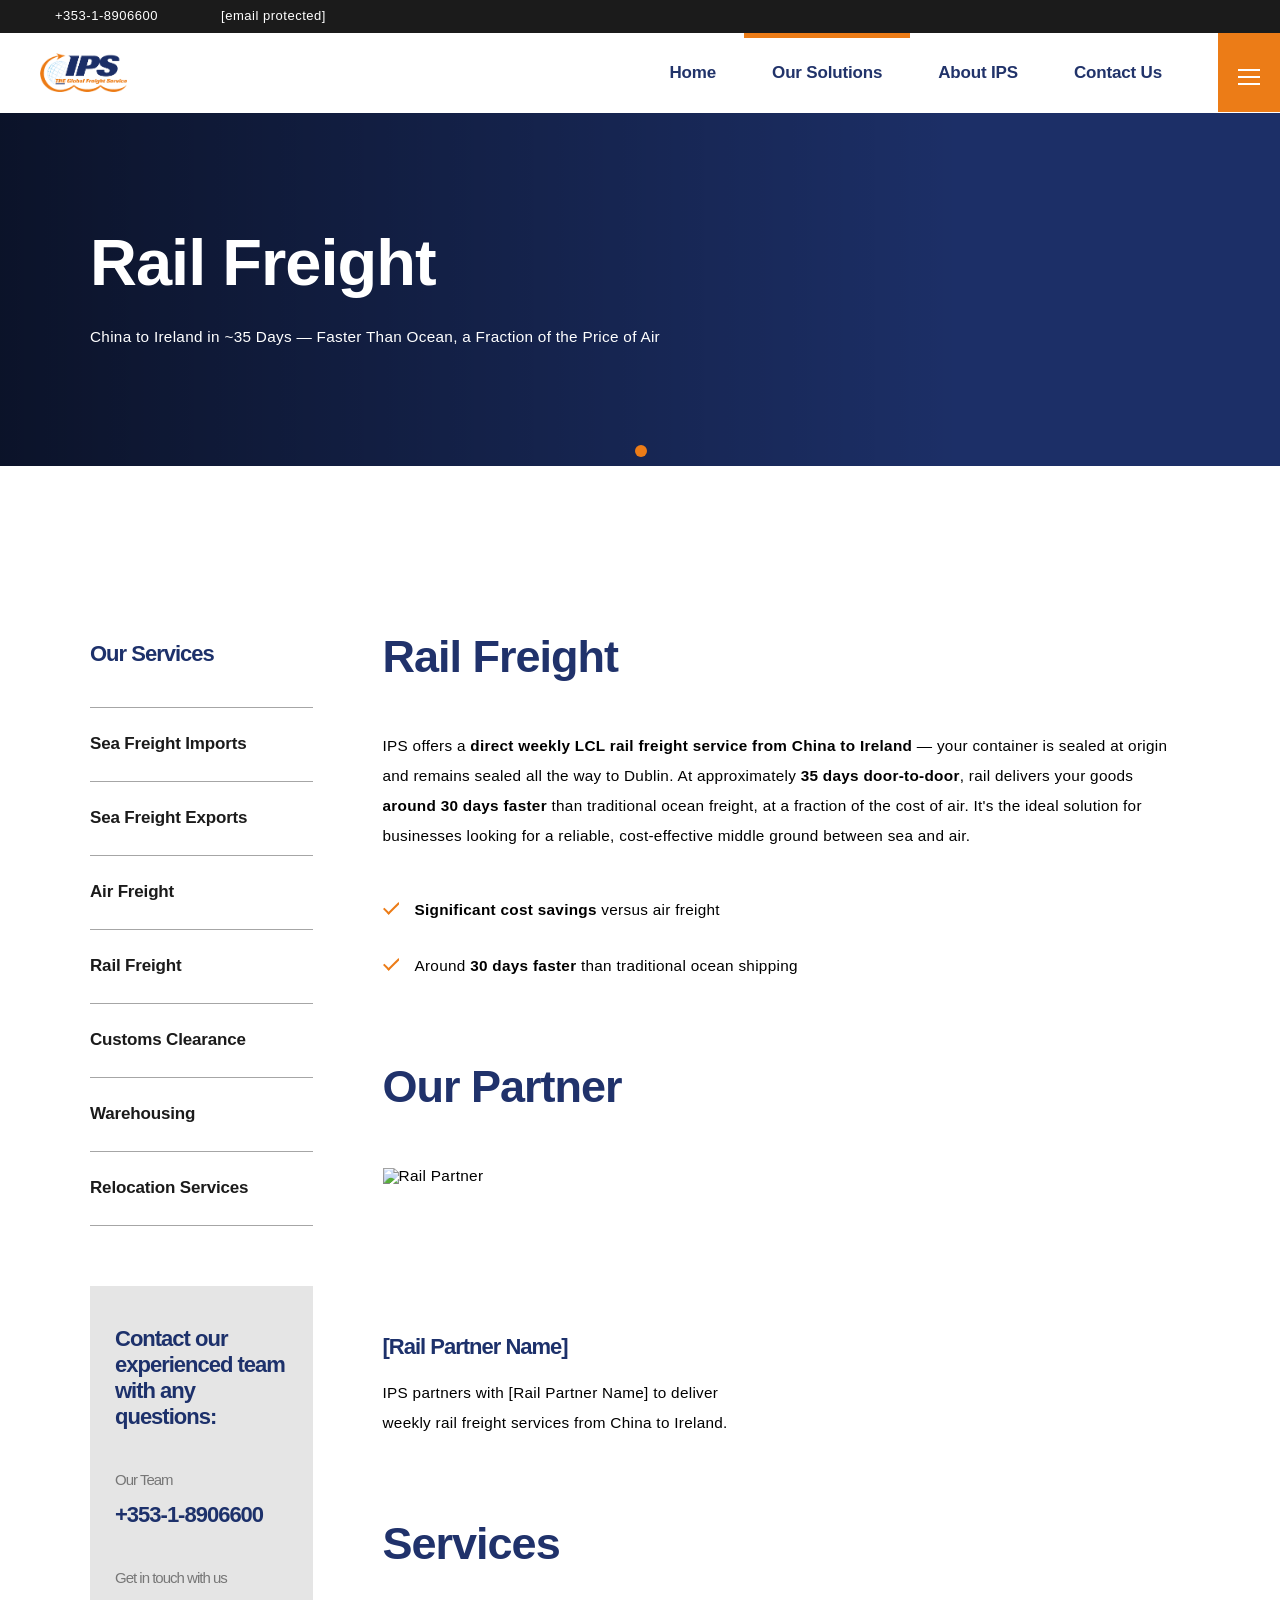
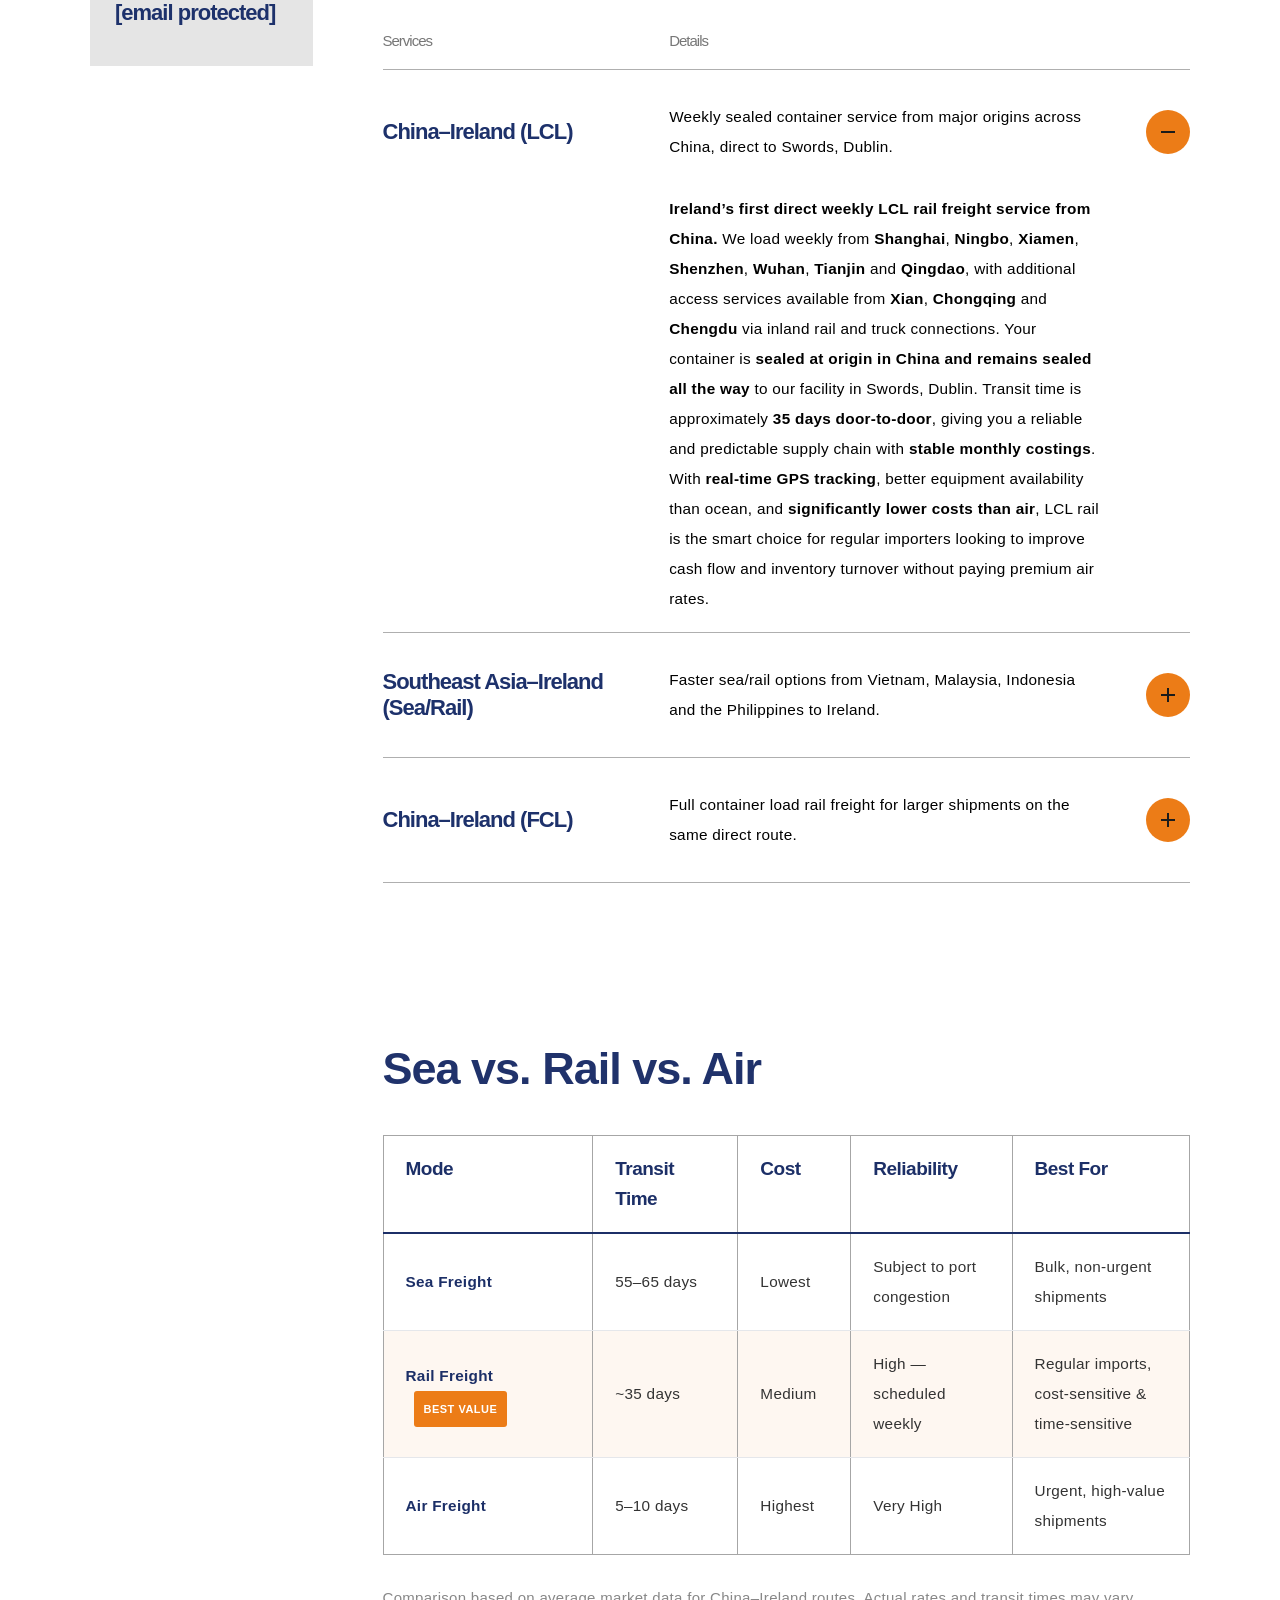
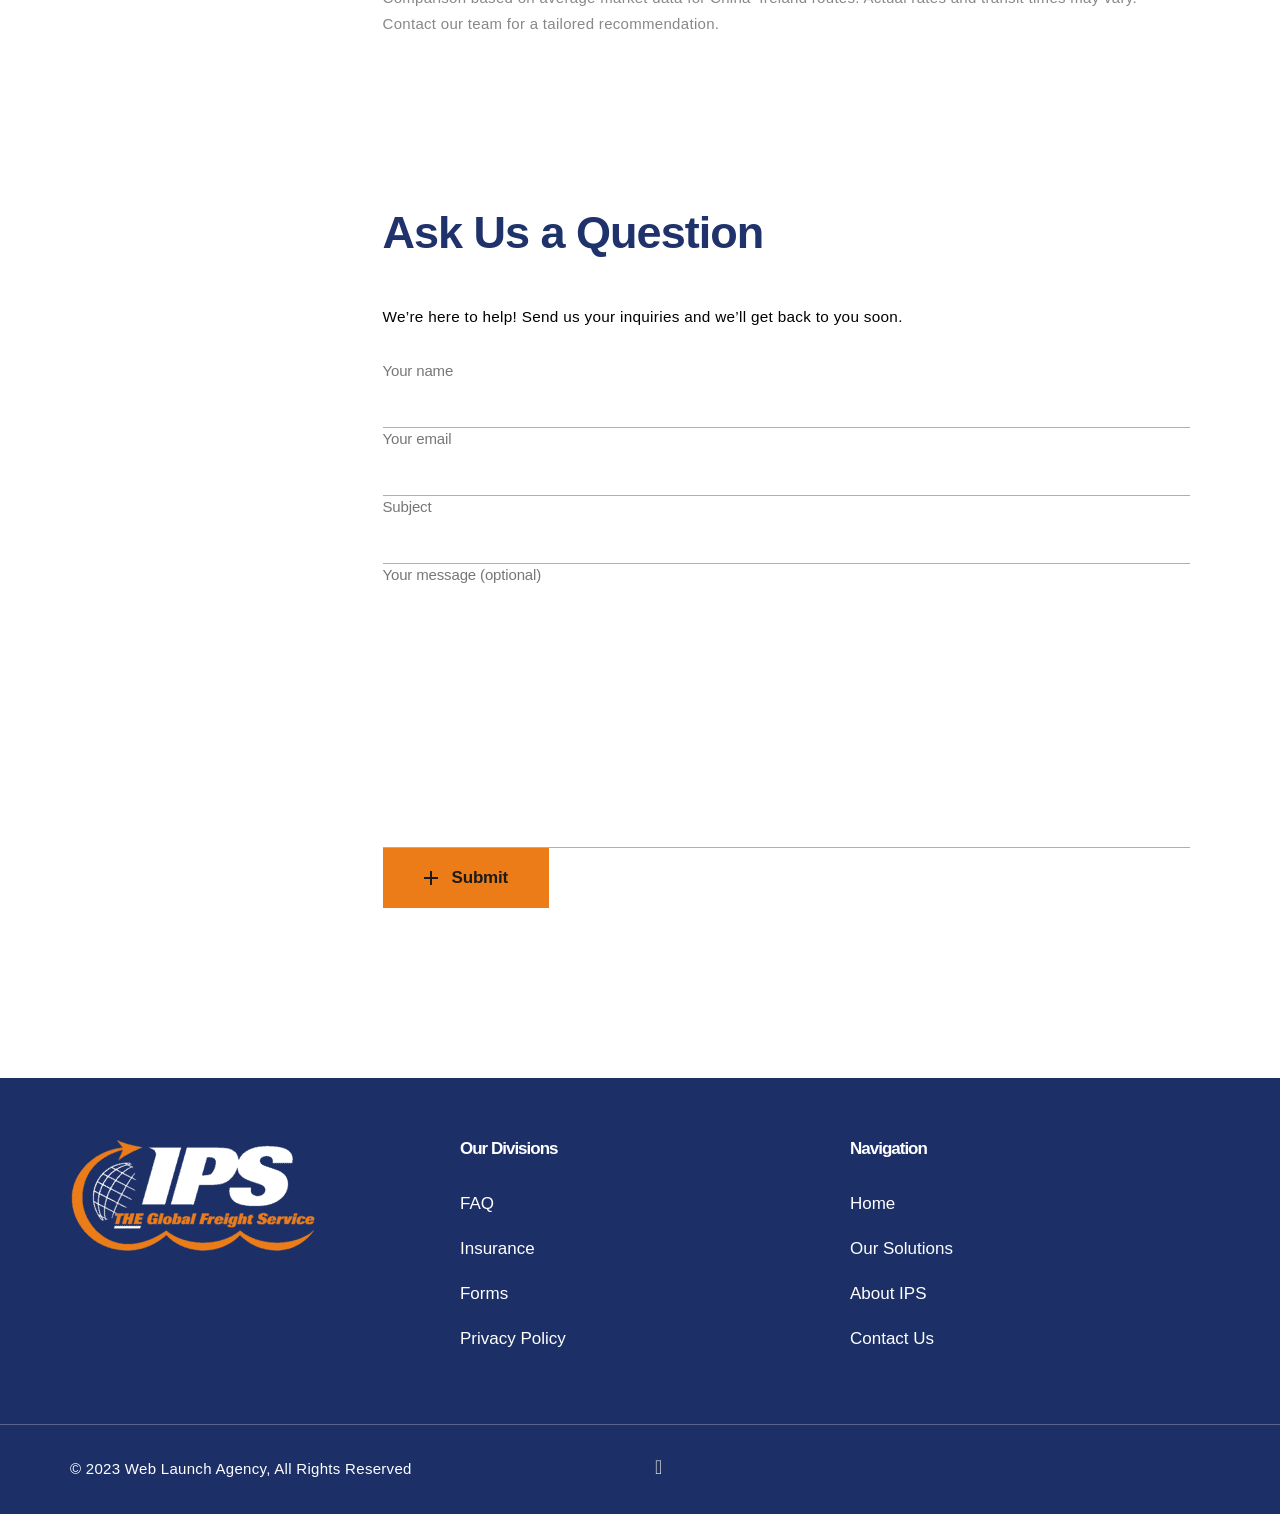
==== index.html @ 9854d9ce "Add files via upload" ====
<!DOCTYPE html>
<!-- saved from url=(0034)https://ips-group.com/sea-freight/ -->
<html lang="en-US" prefix="og: https://ogp.me/ns#" class=" no-touchevents"><head><meta http-equiv="Content-Type" content="text/html; charset=UTF-8"><script>if(navigator.userAgent.match(/MSIE|Internet Explorer/i)||navigator.userAgent.match(/Trident\/7\..*?rv:11/i)){var href=document.location.href;if(!href.match(/[?&]nowprocket/)){if(href.indexOf("?")==-1){if(href.indexOf("#")==-1){document.location.href=href+"?nowprocket=1"}else{document.location.href=href.replace("#","?nowprocket=1#")}}else{if(href.indexOf("#")==-1){document.location.href=href+"&nowprocket=1"}else{document.location.href=href.replace("#","&nowprocket=1#")}}}}</script><script>class RocketLazyLoadScripts{constructor(){this.v="1.2.3",this.triggerEvents=["keydown","mousedown","mousemove","touchmove","touchstart","touchend","wheel"],this.userEventHandler=this._triggerListener.bind(this),this.touchStartHandler=this._onTouchStart.bind(this),this.touchMoveHandler=this._onTouchMove.bind(this),this.touchEndHandler=this._onTouchEnd.bind(this),this.clickHandler=this._onClick.bind(this),this.interceptedClicks=[],window.addEventListener("pageshow",t=>{this.persisted=t.persisted}),window.addEventListener("DOMContentLoaded",()=>{this._preconnect3rdParties()}),this.delayedScripts={normal:[],async:[],defer:[]},this.trash=[],this.allJQueries=[]}_addUserInteractionListener(t){if(document.hidden){t._triggerListener();return}this.triggerEvents.forEach(e=>window.addEventListener(e,t.userEventHandler,{passive:!0})),window.addEventListener("touchstart",t.touchStartHandler,{passive:!0}),window.addEventListener("mousedown",t.touchStartHandler),document.addEventListener("visibilitychange",t.userEventHandler)}_removeUserInteractionListener(){this.triggerEvents.forEach(t=>window.removeEventListener(t,this.userEventHandler,{passive:!0})),document.removeEventListener("visibilitychange",this.userEventHandler)}_onTouchStart(t){"HTML"!==t.target.tagName&&(window.addEventListener("touchend",this.touchEndHandler),window.addEventListener("mouseup",this.touchEndHandler),window.addEventListener("touchmove",this.touchMoveHandler,{passive:!0}),window.addEventListener("mousemove",this.touchMoveHandler),t.target.addEventListener("click",this.clickHandler),this._renameDOMAttribute(t.target,"onclick","rocket-onclick"),this._pendingClickStarted())}_onTouchMove(t){window.removeEventListener("touchend",this.touchEndHandler),window.removeEventListener("mouseup",this.touchEndHandler),window.removeEventListener("touchmove",this.touchMoveHandler,{passive:!0}),window.removeEventListener("mousemove",this.touchMoveHandler),t.target.removeEventListener("click",this.clickHandler),this._renameDOMAttribute(t.target,"rocket-onclick","onclick"),this._pendingClickFinished()}_onTouchEnd(t){window.removeEventListener("touchend",this.touchEndHandler),window.removeEventListener("mouseup",this.touchEndHandler),window.removeEventListener("touchmove",this.touchMoveHandler,{passive:!0}),window.removeEventListener("mousemove",this.touchMoveHandler)}_onClick(t){t.target.removeEventListener("click",this.clickHandler),this._renameDOMAttribute(t.target,"rocket-onclick","onclick"),this.interceptedClicks.push(t),t.preventDefault(),t.stopPropagation(),t.stopImmediatePropagation(),this._pendingClickFinished()}_replayClicks(){window.removeEventListener("touchstart",this.touchStartHandler,{passive:!0}),window.removeEventListener("mousedown",this.touchStartHandler),this.interceptedClicks.forEach(t=>{t.target.dispatchEvent(new MouseEvent("click",{view:t.view,bubbles:!0,cancelable:!0}))})}_waitForPendingClicks(){return new Promise(t=>{this._isClickPending?this._pendingClickFinished=t:t()})}_pendingClickStarted(){this._isClickPending=!0}_pendingClickFinished(){this._isClickPending=!1}_renameDOMAttribute(t,e,r){t.hasAttribute&&t.hasAttribute(e)&&(event.target.setAttribute(r,event.target.getAttribute(e)),event.target.removeAttribute(e))}_triggerListener(){this._removeUserInteractionListener(this),"loading"===document.readyState?document.addEventListener("DOMContentLoaded",this._loadEverythingNow.bind(this)):this._loadEverythingNow()}_preconnect3rdParties(){let t=[];document.querySelectorAll("script[type=rocketlazyloadscript]").forEach(e=>{if(e.hasAttribute("src")){let r=new URL(e.src).origin;r!==location.origin&&t.push({src:r,crossOrigin:e.crossOrigin||"module"===e.getAttribute("data-rocket-type")})}}),t=[...new Map(t.map(t=>[JSON.stringify(t),t])).values()],this._batchInjectResourceHints(t,"preconnect")}async _loadEverythingNow(){this.lastBreath=Date.now(),this._delayEventListeners(this),this._delayJQueryReady(this),this._handleDocumentWrite(),this._registerAllDelayedScripts(),this._preloadAllScripts(),await this._loadScriptsFromList(this.delayedScripts.normal),await this._loadScriptsFromList(this.delayedScripts.defer),await this._loadScriptsFromList(this.delayedScripts.async);try{await this._triggerDOMContentLoaded(),await this._triggerWindowLoad()}catch(t){console.error(t)}window.dispatchEvent(new Event("rocket-allScriptsLoaded")),this._waitForPendingClicks().then(()=>{this._replayClicks()}),this._emptyTrash()}_registerAllDelayedScripts(){document.querySelectorAll("script[type=rocketlazyloadscript]").forEach(t=>{t.hasAttribute("data-rocket-src")?t.hasAttribute("async")&&!1!==t.async?this.delayedScripts.async.push(t):t.hasAttribute("defer")&&!1!==t.defer||"module"===t.getAttribute("data-rocket-type")?this.delayedScripts.defer.push(t):this.delayedScripts.normal.push(t):this.delayedScripts.normal.push(t)})}async _transformScript(t){return new Promise((await this._littleBreath(),navigator.userAgent.indexOf("Firefox/")>0||""===navigator.vendor)?e=>{let r=document.createElement("script");[...t.attributes].forEach(t=>{let e=t.nodeName;"type"!==e&&("data-rocket-type"===e&&(e="type"),"data-rocket-src"===e&&(e="src"),r.setAttribute(e,t.nodeValue))}),t.text&&(r.text=t.text),r.hasAttribute("src")?(r.addEventListener("load",e),r.addEventListener("error",e)):(r.text=t.text,e());try{t.parentNode.replaceChild(r,t)}catch(i){e()}}:async e=>{function r(){t.setAttribute("data-rocket-status","failed"),e()}try{let i=t.getAttribute("data-rocket-type"),n=t.getAttribute("data-rocket-src");t.text,i?(t.type=i,t.removeAttribute("data-rocket-type")):t.removeAttribute("type"),t.addEventListener("load",function r(){t.setAttribute("data-rocket-status","executed"),e()}),t.addEventListener("error",r),n?(t.removeAttribute("data-rocket-src"),t.src=n):t.src="data:text/javascript;base64,"+window.btoa(unescape(encodeURIComponent(t.text)))}catch(s){r()}})}async _loadScriptsFromList(t){let e=t.shift();return e&&e.isConnected?(await this._transformScript(e),this._loadScriptsFromList(t)):Promise.resolve()}_preloadAllScripts(){this._batchInjectResourceHints([...this.delayedScripts.normal,...this.delayedScripts.defer,...this.delayedScripts.async],"preload")}_batchInjectResourceHints(t,e){var r=document.createDocumentFragment();t.forEach(t=>{let i=t.getAttribute&&t.getAttribute("data-rocket-src")||t.src;if(i){let n=document.createElement("link");n.href=i,n.rel=e,"preconnect"!==e&&(n.as="script"),t.getAttribute&&"module"===t.getAttribute("data-rocket-type")&&(n.crossOrigin=!0),t.crossOrigin&&(n.crossOrigin=t.crossOrigin),t.integrity&&(n.integrity=t.integrity),r.appendChild(n),this.trash.push(n)}}),document.head.appendChild(r)}_delayEventListeners(t){let e={};function r(t,r){!function t(r){!e[r]&&(e[r]={originalFunctions:{add:r.addEventListener,remove:r.removeEventListener},eventsToRewrite:[]},r.addEventListener=function(){arguments[0]=i(arguments[0]),e[r].originalFunctions.add.apply(r,arguments)},r.removeEventListener=function(){arguments[0]=i(arguments[0]),e[r].originalFunctions.remove.apply(r,arguments)});function i(t){return e[r].eventsToRewrite.indexOf(t)>=0?"rocket-"+t:t}}(t),e[t].eventsToRewrite.push(r)}function i(t,e){let r=t[e];Object.defineProperty(t,e,{get:()=>r||function(){},set(i){t["rocket"+e]=r=i}})}r(document,"DOMContentLoaded"),r(window,"DOMContentLoaded"),r(window,"load"),r(window,"pageshow"),r(document,"readystatechange"),i(document,"onreadystatechange"),i(window,"onload"),i(window,"onpageshow")}_delayJQueryReady(t){let e;function r(r){if(r&&r.fn&&!t.allJQueries.includes(r)){r.fn.ready=r.fn.init.prototype.ready=function(e){return t.domReadyFired?e.bind(document)(r):document.addEventListener("rocket-DOMContentLoaded",()=>e.bind(document)(r)),r([])};let i=r.fn.on;r.fn.on=r.fn.init.prototype.on=function(){if(this[0]===window){function t(t){return t.split(" ").map(t=>"load"===t||0===t.indexOf("load.")?"rocket-jquery-load":t).join(" ")}"string"==typeof arguments[0]||arguments[0]instanceof String?arguments[0]=t(arguments[0]):"object"==typeof arguments[0]&&Object.keys(arguments[0]).forEach(e=>{let r=arguments[0][e];delete arguments[0][e],arguments[0][t(e)]=r})}return i.apply(this,arguments),this},t.allJQueries.push(r)}e=r}r(window.jQuery),Object.defineProperty(window,"jQuery",{get:()=>e,set(t){r(t)}})}async _triggerDOMContentLoaded(){this.domReadyFired=!0,await this._littleBreath(),document.dispatchEvent(new Event("rocket-DOMContentLoaded")),await this._littleBreath(),window.dispatchEvent(new Event("rocket-DOMContentLoaded")),await this._littleBreath(),document.dispatchEvent(new Event("rocket-readystatechange")),await this._littleBreath(),document.rocketonreadystatechange&&document.rocketonreadystatechange()}async _triggerWindowLoad(){await this._littleBreath(),window.dispatchEvent(new Event("rocket-load")),await this._littleBreath(),window.rocketonload&&window.rocketonload(),await this._littleBreath(),this.allJQueries.forEach(t=>t(window).trigger("rocket-jquery-load")),await this._littleBreath();let t=new Event("rocket-pageshow");t.persisted=this.persisted,window.dispatchEvent(t),await this._littleBreath(),window.rocketonpageshow&&window.rocketonpageshow({persisted:this.persisted})}_handleDocumentWrite(){let t=new Map;document.write=document.writeln=function(e){let r=document.currentScript;r||console.error("WPRocket unable to document.write this: "+e);let i=document.createRange(),n=r.parentElement,s=t.get(r);void 0===s&&(s=r.nextSibling,t.set(r,s));let a=document.createDocumentFragment();i.setStart(a,0),a.appendChild(i.createContextualFragment(e)),n.insertBefore(a,s)}}async _littleBreath(){Date.now()-this.lastBreath>45&&(await this._requestAnimFrame(),this.lastBreath=Date.now())}async _requestAnimFrame(){return document.hidden?new Promise(t=>setTimeout(t)):new Promise(t=>requestAnimationFrame(t))}_emptyTrash(){this.trash.forEach(t=>t.remove())}static run(){let t=new RocketLazyLoadScripts;t._addUserInteractionListener(t)}}RocketLazyLoadScripts.run();</script>
	
	<meta name="viewport" content="width=device-width, initial-scale=1, user-scalable=yes">

	
<!-- Search Engine Optimization by Rank Math - https://rankmath.com/ -->
<title>Rail Freight - IPS Group</title><link rel="preload" as="style" href="./Sea Freight Imports - IPS Group_files/7871b5afd480.google-fonts.css"><link rel="stylesheet" href="./Sea Freight Imports - IPS Group_files/7871b5afd480.google-fonts.css" media="all" onload="this.media=&#39;all&#39;"><noscript><link rel="stylesheet" href="https://ips-group.com/wp-content/cache/perfmatters/ips-group.com/fonts/7871b5afd480.google-fonts.css" /></noscript>
<meta name="robots" content="follow, index, max-snippet:-1, max-video-preview:-1, max-image-preview:large">
<link rel="canonical" href="https://ips-group.com/rail-freight/">
<meta property="og:locale" content="en_US">
<meta property="og:type" content="article">
<meta property="og:title" content="Rail Freight - IPS Group">
<meta property="og:description" content="Rail Freight IPS offers a direct weekly LCL rail freight service from China to Ireland — container sealed at origin, remaining sealed all the way to Dublin. Approximately 35 days door-to-door. Highly competitive rates Quickest transit times Our Partner Vanguard Logistics IPS represents Vanguard USA and Vanguard China ECU Worldwide IPS represents ECU Worldwide. Services Services Details USA-Ireland IPS represents Vanguard, the number […]">
<meta property="og:url" content="https://ips-group.com/rail-freight/">
<meta property="og:site_name" content="IPS Group Services LTD">
<meta property="og:updated_time" content="2023-06-14T10:05:25+00:00">
<meta property="og:image" content="https://ips-group.com/wp-content/uploads/2023/03/logo-1.png">
<meta property="og:image:secure_url" content="https://ips-group.com/wp-content/uploads/2023/03/logo-1.png">
<meta property="og:image:width" content="982">
<meta property="og:image:height" content="450">
<meta property="og:image:alt" content="Rail Freight">
<meta property="og:image:type" content="image/png">
<meta property="article:published_time" content="2023-03-22T16:32:36+00:00">
<meta property="article:modified_time" content="2023-06-14T10:05:25+00:00">
<meta name="twitter:card" content="summary_large_image">
<meta name="twitter:title" content="Rail Freight - IPS Group">
<meta name="twitter:description" content="Rail Freight — IPS offers a direct weekly LCL rail freight service from China to Ireland. Container sealed at origin, remaining sealed all the way to Dublin. Approximately 35 days door-to-door.">
<meta name="twitter:image" content="https://ips-group.com/wp-content/uploads/2023/03/logo-1.png">
<meta name="twitter:label1" content="Time to read">
<meta name="twitter:data1" content="3 minutes">
<script type="application/ld+json" class="rank-math-schema">{"@context":"https://schema.org","@graph":[{"@type":["Person","Organization"],"@id":"https://ips-group.com/#person","name":"Shane","sameAs":["https://ie.linkedin.com/company/ips-groupage-services"],"logo":{"@type":"ImageObject","@id":"https://ips-group.com/#logo","url":"https://ips-group.com/wp-content/uploads/2023/03/logo.png","contentUrl":"https://ips-group.com/wp-content/uploads/2023/03/logo.png","caption":"IPS Group Services LTD","inLanguage":"en-US","width":"209","height":"95"},"image":{"@type":"ImageObject","@id":"https://ips-group.com/#logo","url":"https://ips-group.com/wp-content/uploads/2023/03/logo.png","contentUrl":"https://ips-group.com/wp-content/uploads/2023/03/logo.png","caption":"IPS Group Services LTD","inLanguage":"en-US","width":"209","height":"95"}},{"@type":"WebSite","@id":"https://ips-group.com/#website","url":"https://ips-group.com","name":"IPS Group Services LTD","publisher":{"@id":"https://ips-group.com/#person"},"inLanguage":"en-US"},{"@type":"ImageObject","@id":"https://ips-group.com/wp-content/uploads/2023/03/Vanguard.png","url":"https://ips-group.com/wp-content/uploads/2023/03/Vanguard.png","width":"200","height":"200","inLanguage":"en-US"},{"@type":"BreadcrumbList","@id":"https://ips-group.com/sea-freight/#breadcrumb","itemListElement":[{"@type":"ListItem","position":"1","item":{"@id":"https://ips-group.com","name":"Home"}},{"@type":"ListItem","position":"2","item":{"@id":"https://ips-group.com/sea-freight/","name":"Sea Freight Imports"}}]},{"@type":"WebPage","@id":"https://ips-group.com/sea-freight/#webpage","url":"https://ips-group.com/sea-freight/","name":"Sea Freight Imports - IPS Group","datePublished":"2023-03-22T16:32:36+00:00","dateModified":"2023-06-14T10:05:25+00:00","isPartOf":{"@id":"https://ips-group.com/#website"},"primaryImageOfPage":{"@id":"https://ips-group.com/wp-content/uploads/2023/03/Vanguard.png"},"inLanguage":"en-US","breadcrumb":{"@id":"https://ips-group.com/sea-freight/#breadcrumb"}},{"@type":"Person","@id":"https://ips-group.com/author/shane/","name":"Shane","url":"https://ips-group.com/author/shane/","image":{"@type":"ImageObject","@id":"https://secure.gravatar.com/avatar/5f075aef1ea7f65ac21058875503c1a63786584e938f06720299e3b5ea3e85a4?s=96&amp;d=mm&amp;r=g","url":"https://secure.gravatar.com/avatar/5f075aef1ea7f65ac21058875503c1a63786584e938f06720299e3b5ea3e85a4?s=96&amp;d=mm&amp;r=g","caption":"Shane","inLanguage":"en-US"},"sameAs":["https://www.ips-group.com"]},{"@type":"Article","headline":"Sea Freight Imports - IPS Group","datePublished":"2023-03-22T16:32:36+00:00","dateModified":"2023-06-14T10:05:25+00:00","author":{"@id":"https://ips-group.com/author/shane/","name":"Shane"},"publisher":{"@id":"https://ips-group.com/#person"},"description":"IPS Groupage Services provides a fully integrated Deep Sea consolidation service operating from all major commercial centres throughout the world.","name":"Sea Freight Imports - IPS Group","@id":"https://ips-group.com/sea-freight/#richSnippet","isPartOf":{"@id":"https://ips-group.com/sea-freight/#webpage"},"image":{"@id":"https://ips-group.com/wp-content/uploads/2023/03/Vanguard.png"},"inLanguage":"en-US","mainEntityOfPage":{"@id":"https://ips-group.com/sea-freight/#webpage"}}]}</script>
<!-- /Rank Math WordPress SEO plugin -->



<style id="wp-img-auto-sizes-contain-inline-css" type="text/css">
img:is([sizes=auto i],[sizes^="auto," i]){contain-intrinsic-size:3000px 1500px}
/*# sourceURL=wp-img-auto-sizes-contain-inline-css */
</style>
<link data-minify="1" rel="stylesheet" id="dripicons-css" href="./Sea Freight Imports - IPS Group_files/dripicons.min.css" type="text/css" media="all">
<link data-minify="1" rel="stylesheet" id="elegant-icons-css" href="./Sea Freight Imports - IPS Group_files/elegant-icons.min.css" type="text/css" media="all">
<link data-minify="1" rel="stylesheet" id="font-awesome-css" href="./Sea Freight Imports - IPS Group_files/all.min.css" type="text/css" media="all">
<link data-minify="1" rel="stylesheet" id="fontkiko-css" href="./Sea Freight Imports - IPS Group_files/kiko-all.min.css" type="text/css" media="all">
<link data-minify="1" rel="stylesheet" id="ionicons-css" href="./Sea Freight Imports - IPS Group_files/ionicons.min.css" type="text/css" media="all">
<link data-minify="1" rel="stylesheet" id="linea-icons-css" href="./Sea Freight Imports - IPS Group_files/linea-icons.min.css" type="text/css" media="all">
<link data-minify="1" rel="stylesheet" id="linear-icons-css" href="./Sea Freight Imports - IPS Group_files/linear-icons.min.css" type="text/css" media="all">
<link rel="stylesheet" id="material-icons-css" href="./Sea Freight Imports - IPS Group_files/icon" type="text/css" media="all">
<link data-minify="1" rel="stylesheet" id="simple-line-icons-css" href="./Sea Freight Imports - IPS Group_files/simple-line-icons.min.css" type="text/css" media="all">
<style id="classic-theme-styles-inline-css" type="text/css">
/*! This file is auto-generated */
.wp-block-button__link{color:#fff;background-color:#32373c;border-radius:9999px;box-shadow:none;text-decoration:none;padding:calc(.667em + 2px) calc(1.333em + 2px);font-size:1.125em}.wp-block-file__button{background:#32373c;color:#fff;text-decoration:none}
/*# sourceURL=/wp-includes/css/classic-themes.min.css */
</style>
<style id="global-styles-inline-css" type="text/css">
:root{--wp--preset--aspect-ratio--square: 1;--wp--preset--aspect-ratio--4-3: 4/3;--wp--preset--aspect-ratio--3-4: 3/4;--wp--preset--aspect-ratio--3-2: 3/2;--wp--preset--aspect-ratio--2-3: 2/3;--wp--preset--aspect-ratio--16-9: 16/9;--wp--preset--aspect-ratio--9-16: 9/16;--wp--preset--color--black: #000000;--wp--preset--color--cyan-bluish-gray: #abb8c3;--wp--preset--color--white: #ffffff;--wp--preset--color--pale-pink: #f78da7;--wp--preset--color--vivid-red: #cf2e2e;--wp--preset--color--luminous-vivid-orange: #ff6900;--wp--preset--color--luminous-vivid-amber: #fcb900;--wp--preset--color--light-green-cyan: #7bdcb5;--wp--preset--color--vivid-green-cyan: #00d084;--wp--preset--color--pale-cyan-blue: #8ed1fc;--wp--preset--color--vivid-cyan-blue: #0693e3;--wp--preset--color--vivid-purple: #9b51e0;--wp--preset--gradient--vivid-cyan-blue-to-vivid-purple: linear-gradient(135deg,rgb(6,147,227) 0%,rgb(155,81,224) 100%);--wp--preset--gradient--light-green-cyan-to-vivid-green-cyan: linear-gradient(135deg,rgb(122,220,180) 0%,rgb(0,208,130) 100%);--wp--preset--gradient--luminous-vivid-amber-to-luminous-vivid-orange: linear-gradient(135deg,rgb(252,185,0) 0%,rgb(255,105,0) 100%);--wp--preset--gradient--luminous-vivid-orange-to-vivid-red: linear-gradient(135deg,rgb(255,105,0) 0%,rgb(207,46,46) 100%);--wp--preset--gradient--very-light-gray-to-cyan-bluish-gray: linear-gradient(135deg,rgb(238,238,238) 0%,rgb(169,184,195) 100%);--wp--preset--gradient--cool-to-warm-spectrum: linear-gradient(135deg,rgb(74,234,220) 0%,rgb(151,120,209) 20%,rgb(207,42,186) 40%,rgb(238,44,130) 60%,rgb(251,105,98) 80%,rgb(254,248,76) 100%);--wp--preset--gradient--blush-light-purple: linear-gradient(135deg,rgb(255,206,236) 0%,rgb(152,150,240) 100%);--wp--preset--gradient--blush-bordeaux: linear-gradient(135deg,rgb(254,205,165) 0%,rgb(254,45,45) 50%,rgb(107,0,62) 100%);--wp--preset--gradient--luminous-dusk: linear-gradient(135deg,rgb(255,203,112) 0%,rgb(199,81,192) 50%,rgb(65,88,208) 100%);--wp--preset--gradient--pale-ocean: linear-gradient(135deg,rgb(255,245,203) 0%,rgb(182,227,212) 50%,rgb(51,167,181) 100%);--wp--preset--gradient--electric-grass: linear-gradient(135deg,rgb(202,248,128) 0%,rgb(113,206,126) 100%);--wp--preset--gradient--midnight: linear-gradient(135deg,rgb(2,3,129) 0%,rgb(40,116,252) 100%);--wp--preset--font-size--small: 13px;--wp--preset--font-size--medium: 20px;--wp--preset--font-size--large: 36px;--wp--preset--font-size--x-large: 42px;--wp--preset--spacing--20: 0.44rem;--wp--preset--spacing--30: 0.67rem;--wp--preset--spacing--40: 1rem;--wp--preset--spacing--50: 1.5rem;--wp--preset--spacing--60: 2.25rem;--wp--preset--spacing--70: 3.38rem;--wp--preset--spacing--80: 5.06rem;--wp--preset--shadow--natural: 6px 6px 9px rgba(0, 0, 0, 0.2);--wp--preset--shadow--deep: 12px 12px 50px rgba(0, 0, 0, 0.4);--wp--preset--shadow--sharp: 6px 6px 0px rgba(0, 0, 0, 0.2);--wp--preset--shadow--outlined: 6px 6px 0px -3px rgb(255, 255, 255), 6px 6px rgb(0, 0, 0);--wp--preset--shadow--crisp: 6px 6px 0px rgb(0, 0, 0);}:where(.is-layout-flex){gap: 0.5em;}:where(.is-layout-grid){gap: 0.5em;}body .is-layout-flex{display: flex;}.is-layout-flex{flex-wrap: wrap;align-items: center;}.is-layout-flex > :is(*, div){margin: 0;}body .is-layout-grid{display: grid;}.is-layout-grid > :is(*, div){margin: 0;}:where(.wp-block-columns.is-layout-flex){gap: 2em;}:where(.wp-block-columns.is-layout-grid){gap: 2em;}:where(.wp-block-post-template.is-layout-flex){gap: 1.25em;}:where(.wp-block-post-template.is-layout-grid){gap: 1.25em;}.has-black-color{color: var(--wp--preset--color--black) !important;}.has-cyan-bluish-gray-color{color: var(--wp--preset--color--cyan-bluish-gray) !important;}.has-white-color{color: var(--wp--preset--color--white) !important;}.has-pale-pink-color{color: var(--wp--preset--color--pale-pink) !important;}.has-vivid-red-color{color: var(--wp--preset--color--vivid-red) !important;}.has-luminous-vivid-orange-color{color: var(--wp--preset--color--luminous-vivid-orange) !important;}.has-luminous-vivid-amber-color{color: var(--wp--preset--color--luminous-vivid-amber) !important;}.has-light-green-cyan-color{color: var(--wp--preset--color--light-green-cyan) !important;}.has-vivid-green-cyan-color{color: var(--wp--preset--color--vivid-green-cyan) !important;}.has-pale-cyan-blue-color{color: var(--wp--preset--color--pale-cyan-blue) !important;}.has-vivid-cyan-blue-color{color: var(--wp--preset--color--vivid-cyan-blue) !important;}.has-vivid-purple-color{color: var(--wp--preset--color--vivid-purple) !important;}.has-black-background-color{background-color: var(--wp--preset--color--black) !important;}.has-cyan-bluish-gray-background-color{background-color: var(--wp--preset--color--cyan-bluish-gray) !important;}.has-white-background-color{background-color: var(--wp--preset--color--white) !important;}.has-pale-pink-background-color{background-color: var(--wp--preset--color--pale-pink) !important;}.has-vivid-red-background-color{background-color: var(--wp--preset--color--vivid-red) !important;}.has-luminous-vivid-orange-background-color{background-color: var(--wp--preset--color--luminous-vivid-orange) !important;}.has-luminous-vivid-amber-background-color{background-color: var(--wp--preset--color--luminous-vivid-amber) !important;}.has-light-green-cyan-background-color{background-color: var(--wp--preset--color--light-green-cyan) !important;}.has-vivid-green-cyan-background-color{background-color: var(--wp--preset--color--vivid-green-cyan) !important;}.has-pale-cyan-blue-background-color{background-color: var(--wp--preset--color--pale-cyan-blue) !important;}.has-vivid-cyan-blue-background-color{background-color: var(--wp--preset--color--vivid-cyan-blue) !important;}.has-vivid-purple-background-color{background-color: var(--wp--preset--color--vivid-purple) !important;}.has-black-border-color{border-color: var(--wp--preset--color--black) !important;}.has-cyan-bluish-gray-border-color{border-color: var(--wp--preset--color--cyan-bluish-gray) !important;}.has-white-border-color{border-color: var(--wp--preset--color--white) !important;}.has-pale-pink-border-color{border-color: var(--wp--preset--color--pale-pink) !important;}.has-vivid-red-border-color{border-color: var(--wp--preset--color--vivid-red) !important;}.has-luminous-vivid-orange-border-color{border-color: var(--wp--preset--color--luminous-vivid-orange) !important;}.has-luminous-vivid-amber-border-color{border-color: var(--wp--preset--color--luminous-vivid-amber) !important;}.has-light-green-cyan-border-color{border-color: var(--wp--preset--color--light-green-cyan) !important;}.has-vivid-green-cyan-border-color{border-color: var(--wp--preset--color--vivid-green-cyan) !important;}.has-pale-cyan-blue-border-color{border-color: var(--wp--preset--color--pale-cyan-blue) !important;}.has-vivid-cyan-blue-border-color{border-color: var(--wp--preset--color--vivid-cyan-blue) !important;}.has-vivid-purple-border-color{border-color: var(--wp--preset--color--vivid-purple) !important;}.has-vivid-cyan-blue-to-vivid-purple-gradient-background{background: var(--wp--preset--gradient--vivid-cyan-blue-to-vivid-purple) !important;}.has-light-green-cyan-to-vivid-green-cyan-gradient-background{background: var(--wp--preset--gradient--light-green-cyan-to-vivid-green-cyan) !important;}.has-luminous-vivid-amber-to-luminous-vivid-orange-gradient-background{background: var(--wp--preset--gradient--luminous-vivid-amber-to-luminous-vivid-orange) !important;}.has-luminous-vivid-orange-to-vivid-red-gradient-background{background: var(--wp--preset--gradient--luminous-vivid-orange-to-vivid-red) !important;}.has-very-light-gray-to-cyan-bluish-gray-gradient-background{background: var(--wp--preset--gradient--very-light-gray-to-cyan-bluish-gray) !important;}.has-cool-to-warm-spectrum-gradient-background{background: var(--wp--preset--gradient--cool-to-warm-spectrum) !important;}.has-blush-light-purple-gradient-background{background: var(--wp--preset--gradient--blush-light-purple) !important;}.has-blush-bordeaux-gradient-background{background: var(--wp--preset--gradient--blush-bordeaux) !important;}.has-luminous-dusk-gradient-background{background: var(--wp--preset--gradient--luminous-dusk) !important;}.has-pale-ocean-gradient-background{background: var(--wp--preset--gradient--pale-ocean) !important;}.has-electric-grass-gradient-background{background: var(--wp--preset--gradient--electric-grass) !important;}.has-midnight-gradient-background{background: var(--wp--preset--gradient--midnight) !important;}.has-small-font-size{font-size: var(--wp--preset--font-size--small) !important;}.has-medium-font-size{font-size: var(--wp--preset--font-size--medium) !important;}.has-large-font-size{font-size: var(--wp--preset--font-size--large) !important;}.has-x-large-font-size{font-size: var(--wp--preset--font-size--x-large) !important;}
:where(.wp-block-columns.is-layout-flex){gap: 2em;}:where(.wp-block-columns.is-layout-grid){gap: 2em;}
/*# sourceURL=global-styles-inline-css */
</style>

<link data-minify="1" rel="stylesheet" id="contact-form-7-css" href="./Sea Freight Imports - IPS Group_files/styles.css" type="text/css" media="all">
<link data-minify="1" rel="stylesheet" id="uaf_client_css-css" href="./Sea Freight Imports - IPS Group_files/uaf.css" type="text/css" media="all">
<link data-minify="1" rel="stylesheet" id="swiper-css" href="./Sea Freight Imports - IPS Group_files/swiper.min.css" type="text/css" media="all">
<link rel="stylesheet" id="qi-addons-for-elementor-grid-style-css" href="./Sea Freight Imports - IPS Group_files/grid.min.css" type="text/css" media="all">
<link rel="stylesheet" id="qi-addons-for-elementor-helper-parts-style-css" href="./Sea Freight Imports - IPS Group_files/helper-parts.min.css" type="text/css" media="all">
<link rel="stylesheet" id="qi-addons-for-elementor-style-css" href="./Sea Freight Imports - IPS Group_files/main.min.css" type="text/css" media="all">
<link data-minify="1" rel="stylesheet" id="perfect-scrollbar-css" href="./Sea Freight Imports - IPS Group_files/perfect-scrollbar.css" type="text/css" media="all">
<link rel="stylesheet" id="globefarer-main-css" href="./Sea Freight Imports - IPS Group_files/main(1).min.css" type="text/css" media="all">
<link rel="stylesheet" id="globefarer-core-style-css" href="./Sea Freight Imports - IPS Group_files/globefarer-core.min.css" type="text/css" media="all">

<link rel="stylesheet" id="globefarer-grid-css" href="./Sea Freight Imports - IPS Group_files/grid(1).min.css" type="text/css" media="all">
<link rel="stylesheet" id="globefarer-style-css" href="./Sea Freight Imports - IPS Group_files/style.css" type="text/css" media="all">
<style id="globefarer-style-inline-css" type="text/css">
.qodef-button.qodef-layout--textual { color: #21336a;}.qodef-swiper-container .swiper-button-next, .qodef-swiper-container .swiper-button-prev { color: #21336a;background-color: #ffffff;}.qodef-swiper-container .swiper-button-next:hover, .qodef-swiper-container .swiper-button-prev:hover { color: #ffffff;background-color: #ffffff;}#qodef-page-footer-top-area { background-color: #1c2f67;}#qodef-page-footer-top-area-inner { position: relative;}#qodef-page-footer-top-area-inner:before { background-color: rgba(255,255,255,0.33);}#qodef-page-footer-middle-area { background-color: #1c2f67;}#qodef-page-footer-middle-area-inner { padding-top: 60px;padding-bottom: 10px;position: relative;}#qodef-page-footer-bottom-area { background-color: #1c2f67;}#qodef-page-footer-bottom-area-inner { position: relative;}#qodef-page-footer-bottom-area-inner:before { background-color: rgba(255,255,255,0.26);}#qodef-fullscreen-area { background-color: #1c2f67;}#qodef-page-inner { padding: 175px 0px 0px 0px;}@media only screen and (max-width: 1024px) { #qodef-page-inner { padding: 150px 0px 0px 0px;}}:root { --qode-main-color: #ec7c17;}#qodef-top-area-inner { border-bottom-style: dotted;}#qodef-page-mobile-header .qodef-mobile-header-opener { color: #ffffff;}#qodef-page-mobile-header .qodef-mobile-header-opener:hover, #qodef-page-mobile-header .qodef-mobile-header-opener.qodef--opened { color: #ffffff;}.qodef-header-navigation ul li.qodef-menu-item--wide .qodef-drop-down-second { background-color: #ffffff;}.qodef-header-navigation> ul > li > a { color: #21336a;}.qodef-header-navigation > ul > li.qodef-menu-item--narrow .qodef-drop-down-second ul li a { color: #21336a;}.qodef-header-navigation > ul > li.qodef-menu-item--wide .qodef-drop-down-second-inner > ul > li > a { color: #21336a;}.qodef-header-navigation > ul > li.qodef-menu-item--wide .qodef-drop-down-second ul li ul li a { color: #21336a;}.widget .qodef-side-area-opener { color: #ffffff;}.widget .qodef-side-area-opener .qodef-m-icon::before { background-color: #ffffff;}#qodef-side-area { background-color: #1c2f67;width: 30%;right: -30%;}.qodef-page-title { height: 353px;background-color: #1c2f67;background-image: url(https://cdn.i-scmp.com/sites/default/files/d8/images/canvas/2022/03/01/58d3a18f-4e45-46c7-bcf6-2af42aaf3ad9_131994cf.jpg);background-position: center center;background-size: cover;}.qodef-page-title .qodef-m-title { color: #ffffff;}@media only screen and (max-width: 1024px) { .qodef-page-title { height: 353px;}}body { color: #000000;font-size: 15.4px;line-height: 28px;font-weight: 500;letter-spacing: 0.3px;}h1, .qodef-h1 { color: 21336a;font-weight: 800;letter-spacing: -1px;}h2, .qodef-h2 { color: #20326b;font-weight: 800;letter-spacing: -1px;}h3, .qodef-h3 { color: #21336a;font-weight: 800;letter-spacing: -1px;}h4, .qodef-h4 { color: #1d316b;font-weight: 800;letter-spacing: -1px;}h5, .qodef-h5 { color: #21336a;letter-spacing: -1px;}h6, .qodef-h6 { color: #20326b;letter-spacing: -1px;}a, p a { color: #0a0a0a;}.qodef-header--standard #qodef-page-header-inner { border-bottom-color: #ffffff;border-bottom-width: 1px;border-bottom-style: solid;}.qodef-header--standard #qodef-page-header .qodef-widget-holder .widget::before { background-color: #ffffff;}.qodef-mobile-header--standard #qodef-mobile-header-navigation .qodef-m-inner { background-color: #ffffff;}.qodef-mobile-header--standard #qodef-page-mobile-header { background-color: #ffffff;}.qodef-page-title.qodef-title--standard .qodef-m-subtitle { color: #ffffff;margin-top: 24px;}
/*# sourceURL=globefarer-style-inline-css */
</style>
<link rel="stylesheet" id="globefarer-core-elementor-css" href="./Sea Freight Imports - IPS Group_files/elementor.min.css" type="text/css" media="all">
<link rel="stylesheet" id="elementor-frontend-css" href="./Sea Freight Imports - IPS Group_files/frontend-lite.min.css" type="text/css" media="all">
<link rel="stylesheet" id="elementor-post-7-css" href="./Sea Freight Imports - IPS Group_files/post-7.css" type="text/css" media="all">
<link rel="stylesheet" id="elementor-pro-css" href="./Sea Freight Imports - IPS Group_files/frontend-lite(1).min.css" type="text/css" media="all">
<link rel="stylesheet" id="elementor-global-css" href="./Sea Freight Imports - IPS Group_files/global.css" type="text/css" media="all">
<link rel="stylesheet" id="elementor-post-7847-css" href="./Sea Freight Imports - IPS Group_files/post-7847.css" type="text/css" media="all">
<link data-minify="1" rel="stylesheet" id="fluentform-elementor-widget-css" href="./Sea Freight Imports - IPS Group_files/fluent-forms-elementor-widget.css" type="text/css" media="all">
<link rel="stylesheet" id="elementor-post-10228-css" href="./Sea Freight Imports - IPS Group_files/post-10228.css" type="text/css" media="all">

<script type="text/javascript" src="./Sea Freight Imports - IPS Group_files/jquery.min.js" id="jquery-core-js"></script>
<script type="text/javascript" src="./Sea Freight Imports - IPS Group_files/jquery-migrate.min.js" id="jquery-migrate-js"></script>
<script type="text/javascript" src="./Sea Freight Imports - IPS Group_files/rbtools.min.js" id="tp-tools-js"></script>
<script type="text/javascript" src="./Sea Freight Imports - IPS Group_files/rs6.min.js" id="revmin-js"></script>
<link rel="https://api.w.org/" href="https://ips-group.com/wp-json/"><link rel="alternate" title="JSON" type="application/json" href="https://ips-group.com/wp-json/wp/v2/pages/7847"><script src="[data-uri]" data-rocket-status="executed">
document.addEventListener('DOMContentLoaded', function() {
  function getQueryParam(name) {
    const urlParams = new URLSearchParams(window.location.search);
    return urlParams.get(name);
  }

  const solution = getQueryParam('solution');
  if (solution) {
    const dropdown = document.querySelector('[name="dropdown"]');
    if (dropdown) {
      dropdown.value = solution;
    }
  }
});
</script><meta name="generator" content="Elementor 3.11.5; features: e_dom_optimization, e_optimized_assets_loading, e_optimized_css_loading, e_font_icon_svg, a11y_improvements, additional_custom_breakpoints; settings: css_print_method-external, google_font-enabled, font_display-swap">
<meta name="generator" content="Powered by Slider Revolution 6.6.11 - responsive, Mobile-Friendly Slider Plugin for WordPress with comfortable drag and drop interface.">
<link rel="icon" href="https://ips-group.com/wp-content/uploads/2023/06/download-150x150.jpg" sizes="32x32">
<link rel="icon" href="https://ips-group.com/wp-content/uploads/2023/06/download-e1687344719875.jpg" sizes="192x192">
<link rel="apple-touch-icon" href="https://ips-group.com/wp-content/uploads/2023/06/download-e1687344719875.jpg">
<meta name="msapplication-TileImage" content="https://ips-group.com/wp-content/uploads/2023/06/download-e1687344719875.jpg">
<script>function setREVStartSize(e){
			//window.requestAnimationFrame(function() {
				window.RSIW = window.RSIW===undefined ? window.innerWidth : window.RSIW;
				window.RSIH = window.RSIH===undefined ? window.innerHeight : window.RSIH;
				try {
					var pw = document.getElementById(e.c).parentNode.offsetWidth,
						newh;
					pw = pw===0 || isNaN(pw) || (e.l=="fullwidth" || e.layout=="fullwidth") ? window.RSIW : pw;
					e.tabw = e.tabw===undefined ? 0 : parseInt(e.tabw);
					e.thumbw = e.thumbw===undefined ? 0 : parseInt(e.thumbw);
					e.tabh = e.tabh===undefined ? 0 : parseInt(e.tabh);
					e.thumbh = e.thumbh===undefined ? 0 : parseInt(e.thumbh);
					e.tabhide = e.tabhide===undefined ? 0 : parseInt(e.tabhide);
					e.thumbhide = e.thumbhide===undefined ? 0 : parseInt(e.thumbhide);
					e.mh = e.mh===undefined || e.mh=="" || e.mh==="auto" ? 0 : parseInt(e.mh,0);
					if(e.layout==="fullscreen" || e.l==="fullscreen")
						newh = Math.max(e.mh,window.RSIH);
					else{
						e.gw = Array.isArray(e.gw) ? e.gw : [e.gw];
						for (var i in e.rl) if (e.gw[i]===undefined || e.gw[i]===0) e.gw[i] = e.gw[i-1];
						e.gh = e.el===undefined || e.el==="" || (Array.isArray(e.el) && e.el.length==0)? e.gh : e.el;
						e.gh = Array.isArray(e.gh) ? e.gh : [e.gh];
						for (var i in e.rl) if (e.gh[i]===undefined || e.gh[i]===0) e.gh[i] = e.gh[i-1];
											
						var nl = new Array(e.rl.length),
							ix = 0,
							sl;
						e.tabw = e.tabhide>=pw ? 0 : e.tabw;
						e.thumbw = e.thumbhide>=pw ? 0 : e.thumbw;
						e.tabh = e.tabhide>=pw ? 0 : e.tabh;
						e.thumbh = e.thumbhide>=pw ? 0 : e.thumbh;
						for (var i in e.rl) nl[i] = e.rl[i]<window.RSIW ? 0 : e.rl[i];
						sl = nl[0];
						for (var i in nl) if (sl>nl[i] && nl[i]>0) { sl = nl[i]; ix=i;}
						var m = pw>(e.gw[ix]+e.tabw+e.thumbw) ? 1 : (pw-(e.tabw+e.thumbw)) / (e.gw[ix]);
						newh =  (e.gh[ix] * m) + (e.tabh + e.thumbh);
					}
					var el = document.getElementById(e.c);
					if (el!==null && el) el.style.height = newh+"px";
					el = document.getElementById(e.c+"_wrapper");
					if (el!==null && el) {
						el.style.height = newh+"px";
						el.style.display = "block";
					}
				} catch(e){
					console.log("Failure at Presize of Slider:" + e)
				}
			//});
		  };</script>
		<style type="text/css" id="wp-custom-css">
			#qodef-page-header-inner.qodef-skin--light nav>ul>li::before, .qodef-custom-header-layout.qodef-skin--light nav>ul>li::before {
  background: var(--qode-main-color) !important;
}

.qodef-header--standard #qodef-page-header .qodef-widget-holder .widget::before {
display: none !important;
}


.qodef-header--standard #qodef-page-header .qodef-widget-holder .widget {
background-color: #ec7c17 !important;
padding: 0 20px !important;
}


div#qodef-page-header-inner, .qodef-header-sticky-inner{
padding-right: 0px !important;
}

.divided-slider-home #wrapper > .sh-page-layout-default {
    padding-top: 0 !important;
}

#qodef-page-header-inner.qodef-skin--light nav>ul>li.current-menu-item::before {
  
background: var(--qode-main-color) !important;
}

@font-face {
    font-family: 'FoundrySterling-ExtraBold';
    src: url('https://ips-group.com/wp-content/uploads/2023/04/FoundrySterlingOT3-ExtraBold.eot');
    src: url('https://ips-group.com/wp-content/uploads/2023/04/FoundrySterlingOT3-ExtraBold.eot?#iefix') format('embedded-opentype'),
         url('https://ips-group.com/wp-content/uploads/2023/04/FoundrySterlingOT3-ExtraBold.woff2') format('woff2'),
         url('https://ips-group.com/wp-content/uploads/2023/04/FoundrySterlingOT3-ExtraBold.woff') format('woff'),
         url('https://ips-group.com/wp-content/uploads/2023/04/FoundrySterlingOT3-ExtraBold.ttf') format('truetype');
    font-weight: 800;
    font-style: normal;
    font-display: swap;
}

@font-face {
    font-family: 'FoundrySterling-Light';
    src: url('https://ips-group.com/wp-content/uploads/2023/04/FoundrySterlingOT3-Light.woff2') format('woff2');
    font-weight: 300;
    font-style: normal;
    font-display: swap;
}

@font-face {
    font-family: 'FoundrySterling-Normal';
    src: url('https://ips-group.com/wp-content/uploads/2023/04/FoundrySterlingOT3-Book.woff2') format('woff2');
    font-weight: 400;
    font-style: normal;
    font-display: swap;
}

@font-face {
    font-family: 'FoundrySterling-Medium';
    src: url('https://ips-group.com/wp-content/uploads/2023/04/AnyConv.com__FoundrySterlingOT3-Medium.woff2') format('woff2');
    font-weight: 500;
    font-style: normal;
    font-display: swap;
}

h1, h2, h3, h4, h5, h6 {
    font-family: 'FoundrySterling-ExtraBold', sans-serif;
}

p, li {
    font-family: 'FoundrySterling-nORMAL', sans-serif;
    font-size: 15.3px;
    line-height: 30px;
}

.qodef-opener-icon.qodef-source--predefined {
     background-color: #1C2F67;
}

#qodef-page-footer .widget ul:not(.qodef-shortcode-list) li a {
    color: #ffffff;
}
#fluentform_6 > fieldset > div.ff-el-group.ff-text-left.ff_submit_btn_wrapper > button{
	background-color: #ec7c17 !important;
}

		</style>
		<noscript><style>.perfmatters-lazy[data-src]{display:none !important;}</style></noscript><style>.perfmatters-lazy-youtube{position:relative;width:100%;max-width:100%;height:0;padding-bottom:56.23%;overflow:hidden}.perfmatters-lazy-youtube img{position:absolute;top:0;right:0;bottom:0;left:0;display:block;width:100%;max-width:100%;height:auto;margin:auto;border:none;cursor:pointer;transition:.5s all;-webkit-transition:.5s all;-moz-transition:.5s all}.perfmatters-lazy-youtube img:hover{-webkit-filter:brightness(75%)}.perfmatters-lazy-youtube .play{position:absolute;top:50%;left:50%;right:auto;width:68px;height:48px;margin-left:-34px;margin-top:-24px;background:url(https://ips-group.com/wp-content/plugins/perfmatters/img/youtube.svg) no-repeat;background-position:center;background-size:cover;pointer-events:none}.perfmatters-lazy-youtube iframe{position:absolute;top:0;left:0;width:100%;height:100%;z-index:99}</style><style id="wp-block-image-inline-css" type="text/css">
.wp-block-image>a,.wp-block-image>figure>a{display:inline-block}.wp-block-image img{box-sizing:border-box;height:auto;max-width:100%;vertical-align:bottom}@media not (prefers-reduced-motion){.wp-block-image img.hide{visibility:hidden}.wp-block-image img.show{animation:show-content-image .4s}}.wp-block-image[style*=border-radius] img,.wp-block-image[style*=border-radius]>a{border-radius:inherit}.wp-block-image.has-custom-border img{box-sizing:border-box}.wp-block-image.aligncenter{text-align:center}.wp-block-image.alignfull>a,.wp-block-image.alignwide>a{width:100%}.wp-block-image.alignfull img,.wp-block-image.alignwide img{height:auto;width:100%}.wp-block-image .aligncenter,.wp-block-image .alignleft,.wp-block-image .alignright,.wp-block-image.aligncenter,.wp-block-image.alignleft,.wp-block-image.alignright{display:table}.wp-block-image .aligncenter>figcaption,.wp-block-image .alignleft>figcaption,.wp-block-image .alignright>figcaption,.wp-block-image.aligncenter>figcaption,.wp-block-image.alignleft>figcaption,.wp-block-image.alignright>figcaption{caption-side:bottom;display:table-caption}.wp-block-image .alignleft{float:left;margin:.5em 1em .5em 0}.wp-block-image .alignright{float:right;margin:.5em 0 .5em 1em}.wp-block-image .aligncenter{margin-left:auto;margin-right:auto}.wp-block-image :where(figcaption){margin-bottom:1em;margin-top:.5em}.wp-block-image.is-style-circle-mask img{border-radius:9999px}@supports ((-webkit-mask-image:none) or (mask-image:none)) or (-webkit-mask-image:none){.wp-block-image.is-style-circle-mask img{border-radius:0;-webkit-mask-image:url('data:image/svg+xml;utf8,<svg viewBox="0 0 100 100" xmlns="http://www.w3.org/2000/svg"><circle cx="50" cy="50" r="50"/></svg>');mask-image:url('data:image/svg+xml;utf8,<svg viewBox="0 0 100 100" xmlns="http://www.w3.org/2000/svg"><circle cx="50" cy="50" r="50"/></svg>');mask-mode:alpha;-webkit-mask-position:center;mask-position:center;-webkit-mask-repeat:no-repeat;mask-repeat:no-repeat;-webkit-mask-size:contain;mask-size:contain}}:root :where(.wp-block-image.is-style-rounded img,.wp-block-image .is-style-rounded img){border-radius:9999px}.wp-block-image figure{margin:0}.wp-lightbox-container{display:flex;flex-direction:column;position:relative}.wp-lightbox-container img{cursor:zoom-in}.wp-lightbox-container img:hover+button{opacity:1}.wp-lightbox-container button{align-items:center;backdrop-filter:blur(16px) saturate(180%);background-color:#5a5a5a40;border:none;border-radius:4px;cursor:zoom-in;display:flex;height:20px;justify-content:center;opacity:0;padding:0;position:absolute;right:16px;text-align:center;top:16px;width:20px;z-index:100}@media not (prefers-reduced-motion){.wp-lightbox-container button{transition:opacity .2s ease}}.wp-lightbox-container button:focus-visible{outline:3px auto #5a5a5a40;outline:3px auto -webkit-focus-ring-color;outline-offset:3px}.wp-lightbox-container button:hover{cursor:pointer;opacity:1}.wp-lightbox-container button:focus{opacity:1}.wp-lightbox-container button:focus,.wp-lightbox-container button:hover,.wp-lightbox-container button:not(:hover):not(:active):not(.has-background){background-color:#5a5a5a40;border:none}.wp-lightbox-overlay{box-sizing:border-box;cursor:zoom-out;height:100vh;left:0;overflow:hidden;position:fixed;top:0;visibility:hidden;width:100%;z-index:100000}.wp-lightbox-overlay .close-button{align-items:center;cursor:pointer;display:flex;justify-content:center;min-height:40px;min-width:40px;padding:0;position:absolute;right:calc(env(safe-area-inset-right) + 16px);top:calc(env(safe-area-inset-top) + 16px);z-index:5000000}.wp-lightbox-overlay .close-button:focus,.wp-lightbox-overlay .close-button:hover,.wp-lightbox-overlay .close-button:not(:hover):not(:active):not(.has-background){background:none;border:none}.wp-lightbox-overlay .lightbox-image-container{height:var(--wp--lightbox-container-height);left:50%;overflow:hidden;position:absolute;top:50%;transform:translate(-50%,-50%);transform-origin:top left;width:var(--wp--lightbox-container-width);z-index:9999999999}.wp-lightbox-overlay .wp-block-image{align-items:center;box-sizing:border-box;display:flex;height:100%;justify-content:center;margin:0;position:relative;transform-origin:0 0;width:100%;z-index:3000000}.wp-lightbox-overlay .wp-block-image img{height:var(--wp--lightbox-image-height);min-height:var(--wp--lightbox-image-height);min-width:var(--wp--lightbox-image-width);width:var(--wp--lightbox-image-width)}.wp-lightbox-overlay .wp-block-image figcaption{display:none}.wp-lightbox-overlay button{background:none;border:none}.wp-lightbox-overlay .scrim{background-color:#fff;height:100%;opacity:.9;position:absolute;width:100%;z-index:2000000}.wp-lightbox-overlay.active{visibility:visible}@media not (prefers-reduced-motion){.wp-lightbox-overlay.active{animation:turn-on-visibility .25s both}.wp-lightbox-overlay.active img{animation:turn-on-visibility .35s both}.wp-lightbox-overlay.show-closing-animation:not(.active){animation:turn-off-visibility .35s both}.wp-lightbox-overlay.show-closing-animation:not(.active) img{animation:turn-off-visibility .25s both}.wp-lightbox-overlay.zoom.active{animation:none;opacity:1;visibility:visible}.wp-lightbox-overlay.zoom.active .lightbox-image-container{animation:lightbox-zoom-in .4s}.wp-lightbox-overlay.zoom.active .lightbox-image-container img{animation:none}.wp-lightbox-overlay.zoom.active .scrim{animation:turn-on-visibility .4s forwards}.wp-lightbox-overlay.zoom.show-closing-animation:not(.active){animation:none}.wp-lightbox-overlay.zoom.show-closing-animation:not(.active) .lightbox-image-container{animation:lightbox-zoom-out .4s}.wp-lightbox-overlay.zoom.show-closing-animation:not(.active) .lightbox-image-container img{animation:none}.wp-lightbox-overlay.zoom.show-closing-animation:not(.active) .scrim{animation:turn-off-visibility .4s forwards}}@keyframes show-content-image{0%{visibility:hidden}99%{visibility:hidden}to{visibility:visible}}@keyframes turn-on-visibility{0%{opacity:0}to{opacity:1}}@keyframes turn-off-visibility{0%{opacity:1;visibility:visible}99%{opacity:0;visibility:visible}to{opacity:0;visibility:hidden}}@keyframes lightbox-zoom-in{0%{transform:translate(calc((-100vw + var(--wp--lightbox-scrollbar-width))/2 + var(--wp--lightbox-initial-left-position)),calc(-50vh + var(--wp--lightbox-initial-top-position))) scale(var(--wp--lightbox-scale))}to{transform:translate(-50%,-50%) scale(1)}}@keyframes lightbox-zoom-out{0%{transform:translate(-50%,-50%) scale(1);visibility:visible}99%{visibility:visible}to{transform:translate(calc((-100vw + var(--wp--lightbox-scrollbar-width))/2 + var(--wp--lightbox-initial-left-position)),calc(-50vh + var(--wp--lightbox-initial-top-position))) scale(var(--wp--lightbox-scale));visibility:hidden}}
/*# sourceURL=https://ips-group.com/wp-includes/blocks/image/style.min.css */
</style>
<style id="wp-block-columns-inline-css" type="text/css">
.wp-block-columns{box-sizing:border-box;display:flex;flex-wrap:wrap!important}@media (min-width:782px){.wp-block-columns{flex-wrap:nowrap!important}}.wp-block-columns{align-items:normal!important}.wp-block-columns.are-vertically-aligned-top{align-items:flex-start}.wp-block-columns.are-vertically-aligned-center{align-items:center}.wp-block-columns.are-vertically-aligned-bottom{align-items:flex-end}@media (max-width:781px){.wp-block-columns:not(.is-not-stacked-on-mobile)>.wp-block-column{flex-basis:100%!important}}@media (min-width:782px){.wp-block-columns:not(.is-not-stacked-on-mobile)>.wp-block-column{flex-basis:0;flex-grow:1}.wp-block-columns:not(.is-not-stacked-on-mobile)>.wp-block-column[style*=flex-basis]{flex-grow:0}}.wp-block-columns.is-not-stacked-on-mobile{flex-wrap:nowrap!important}.wp-block-columns.is-not-stacked-on-mobile>.wp-block-column{flex-basis:0;flex-grow:1}.wp-block-columns.is-not-stacked-on-mobile>.wp-block-column[style*=flex-basis]{flex-grow:0}:where(.wp-block-columns){margin-bottom:1.75em}:where(.wp-block-columns.has-background){padding:1.25em 2.375em}.wp-block-column{flex-grow:1;min-width:0;overflow-wrap:break-word;word-break:break-word}.wp-block-column.is-vertically-aligned-top{align-self:flex-start}.wp-block-column.is-vertically-aligned-center{align-self:center}.wp-block-column.is-vertically-aligned-bottom{align-self:flex-end}.wp-block-column.is-vertically-aligned-stretch{align-self:stretch}.wp-block-column.is-vertically-aligned-bottom,.wp-block-column.is-vertically-aligned-center,.wp-block-column.is-vertically-aligned-top{width:100%}
/*# sourceURL=https://ips-group.com/wp-includes/blocks/columns/style.min.css */
</style>
<style id="wp-block-paragraph-inline-css" type="text/css">
.is-small-text{font-size:.875em}.is-regular-text{font-size:1em}.is-large-text{font-size:2.25em}.is-larger-text{font-size:3em}.has-drop-cap:not(:focus):first-letter{float:left;font-size:8.4em;font-style:normal;font-weight:100;line-height:.68;margin:.05em .1em 0 0;text-transform:uppercase}body.rtl .has-drop-cap:not(:focus):first-letter{float:none;margin-left:.1em}p.has-drop-cap.has-background{overflow:hidden}:root :where(p.has-background){padding:1.25em 2.375em}:where(p.has-text-color:not(.has-link-color)) a{color:inherit}p.has-text-align-left[style*="writing-mode:vertical-lr"],p.has-text-align-right[style*="writing-mode:vertical-rl"]{rotate:180deg}
/*# sourceURL=https://ips-group.com/wp-includes/blocks/paragraph/style.min.css */
</style>
<style id="wp-block-separator-inline-css" type="text/css">
@charset "UTF-8";.wp-block-separator{border:none;border-top:2px solid}:root :where(.wp-block-separator.is-style-dots){height:auto;line-height:1;text-align:center}:root :where(.wp-block-separator.is-style-dots):before{color:currentColor;content:"···";font-family:serif;font-size:1.5em;letter-spacing:2em;padding-left:2em}.wp-block-separator.is-style-dots{background:none!important;border:none!important}
/*# sourceURL=https://ips-group.com/wp-includes/blocks/separator/style.min.css */
</style>
<style id="core-block-supports-inline-css" type="text/css">
.wp-container-core-columns-is-layout-9d6595d7{flex-wrap:nowrap;}
/*# sourceURL=core-block-supports-inline-css */
</style>
<link data-minify="1" rel="stylesheet" id="fluent-form-styles-css" href="./Sea Freight Imports - IPS Group_files/fluent-forms-public.css" type="text/css" media="all">
<link data-minify="1" rel="stylesheet" id="fluentform-public-default-css" href="./Sea Freight Imports - IPS Group_files/fluentform-public-default.css" type="text/css" media="all">
<link data-minify="1" rel="stylesheet" id="rs-plugin-settings-css" href="./Sea Freight Imports - IPS Group_files/rs6.css" type="text/css" media="all">
<style id="rs-plugin-settings-inline-css" type="text/css">
#rs-demo-id {}
/*# sourceURL=rs-plugin-settings-inline-css */
</style>

<link rel="prefetch" href="https://ips-group.com/maritime-transport/" fetchpriority="high" as="document">
<style>
.qodef-m-text strong, .qodef-m-list-text strong {
	font-family: 'FoundrySterling-Medium', sans-serif;
	font-weight: 600;
}
</style>

<style>
* { cursor: default !important; }
a, button, input[type="submit"], .qodef-m-navigation, .qodef-m-mark { cursor: pointer !important; }
</style>

<style>
.qodef-page-title.qodef--has-image .qodef-m-inner::before {
	content: '';
	position: absolute;
	top: 0;
	left: 0;
	right: 0;
	bottom: 0;
	background: linear-gradient(to right, rgba(0,0,0,0.6) 0%, rgba(0,0,0,0) 75%);
	z-index: 1;
	pointer-events: none;
}
.qodef-page-title.qodef--has-image .qodef-m-inner {
	position: relative;
}
.qodef-page-title.qodef--has-image .qodef-m-content {
	position: relative;
	z-index: 2;
}
</style>
</head>
<body class="wp-singular page-template-default page page-id-7847 wp-custom-logo wp-theme-globefarer qode-framework-1.2.1 qodef-qi--no-touch qi-addons-for-elementor-1.5.7 qodef-custom-cursor--enabled qodef-fullscreen-menu--hide-logo qodef-fullscreen-menu--hide-widget-area qodef-header--standard qodef-header-appearance--sticky qodef-mobile-header--standard qodef-drop-down-second--default globefarer-core-1.1 globefarer-1.2 qodef-content-grid-1400 qodef-header-standard--right elementor-default elementor-kit-7 elementor-page elementor-page-7847 qodef-browser--chrome e--ua-blink e--ua-chrome e--ua-mac e--ua-webkit qodef-header--sticky-display" itemscope="" itemtype="https://schema.org/WebPage" data-elementor-device-mode="desktop">
	<a class="skip-link screen-reader-text" href="https://ips-group.com/sea-freight/#qodef-page-content">Skip to the content</a>	<div id="qodef-page-wrapper" class="">
		<div id="qodef-menu-cover" style="height: 100vh; top: 0px;"></div>
	<div id="qodef-top-area">
		<div id="qodef-top-area-inner">
				<div class="qodef-widget-holder qodef--left">
		<div id="block-19" class="widget widget_block qodef-top-bar-widget">
<div class="wp-block-columns is-layout-flex wp-container-core-columns-is-layout-9d6595d7 wp-block-columns-is-layout-flex">
<div class="wp-block-column is-layout-flow wp-block-column-is-layout-flow"><div class="widget widget_globefarer_core_icon_list_item"><div class="qodef-shortcode qodef-m  qodef-icon-list-item qodef-icon--custom-icon qodef-title-tag--theme-specific">	<span class="qodef-m-list-title" style="color: #000000">		<a itemprop="url" href="tel:+353-1-8906600" target="_self">				<span class="qodef-m-list-title-inner">			<span class="qodef-m-list-title-icon">							</span>			<span class="qodef-m-list-title-text">+353-1-8906600</span>		</span>			</a>	</span></div></div></div>
</div>
</div><div id="block-41" class="widget widget_block qodef-top-bar-widget">
<hr class="wp-block-separator has-text-color has-white-color has-css-opacity has-white-background-color has-background">
</div><div id="globefarer_core_icon_list_item-11" class="widget widget_globefarer_core_icon_list_item qodef-top-bar-widget"><div class="qodef-shortcode qodef-m  qodef-icon-list-item qodef-icon--custom-icon qodef-title-tag--theme-specific">	<span class="qodef-m-list-title" style="color: #000000">		<a itemprop="url" href="/cdn-cgi/l/email-protection#543d3a323b143d24277933263b21247a373b39" target="_self">				<span class="qodef-m-list-title-inner">			<span class="qodef-m-list-title-icon">							</span>			<span class="qodef-m-list-title-text"><span class="__cf_email__" data-cfemail="dcb5b2bab39cb5acaff1bbaeb3a9acf2bfb3b1">[email&#160;protected]</span></span>		</span>			</a>	</span></div></div>	</div>
	<div class="qodef-widget-holder qodef--right">
		<div id="block-42" class="widget widget_block qodef-top-bar-widget">
<hr class="wp-block-separator has-text-color has-white-color has-css-opacity has-white-background-color has-background">
</div>	</div>
		</div>
	</div>
<header id="qodef-page-header" role="banner">
		<div id="qodef-page-header-inner" class=" qodef-header-cursor--dark">
		<a itemprop="url" class="qodef-header-logo-link qodef-height--not-set qodef-source--image" href="https://ips-group.com/" rel="home">
	<img width="209" height="95" src="./Sea Freight Imports - IPS Group_files/logo.png" class="qodef-header-logo-image qodef--main qodef--customizer" alt="IPS Group" itemprop="logo" decoding="async"><img src="http://0.0.0.88/" class="qodef-header-logo-image qodef--dark" itemprop="image" alt="logo dark"><img width="982" height="450" src="./Sea Freight Imports - IPS Group_files/logo-light-1.png" class="qodef-header-logo-image qodef--light perfmatters-lazy entered pmloaded" alt="logo light" itemprop="image" data-src="https://ips-group.com/wp-content/uploads/2023/04/logo-light-1.png" data-srcset="https://ips-group.com/wp-content/uploads/2023/04/logo-light-1.png 982w, https://ips-group.com/wp-content/uploads/2023/04/logo-light-1-300x137.png 300w, https://ips-group.com/wp-content/uploads/2023/04/logo-light-1-768x352.png 768w" data-sizes="(max-width: 982px) 100vw, 982px" data-ll-status="loaded" sizes="(max-width: 982px) 100vw, 982px" srcset="https://ips-group.com/wp-content/uploads/2023/04/logo-light-1.png 982w, https://ips-group.com/wp-content/uploads/2023/04/logo-light-1-300x137.png 300w, https://ips-group.com/wp-content/uploads/2023/04/logo-light-1-768x352.png 768w"><noscript><img width="982" height="450" src="https://ips-group.com/wp-content/uploads/2023/04/logo-light-1.png" class="qodef-header-logo-image qodef--light" alt="logo light" itemprop="image" srcset="https://ips-group.com/wp-content/uploads/2023/04/logo-light-1.png 982w, https://ips-group.com/wp-content/uploads/2023/04/logo-light-1-300x137.png 300w, https://ips-group.com/wp-content/uploads/2023/04/logo-light-1-768x352.png 768w" sizes="(max-width: 982px) 100vw, 982px" /></noscript></a>
	<nav class="qodef-header-navigation" role="navigation" aria-label="Top Menu">
		<ul id="menu-main-menu-1" class="menu"><li class="menu-item menu-item-type-post_type menu-item-object-page menu-item-home menu-item-8547"><a href="https://ips-group.com/"><span class="qodef-menu-item-text">Home</span></a></li>
<li class="menu-item menu-item-type-post_type menu-item-object-page current-menu-ancestor current-menu-parent current_page_parent current_page_ancestor menu-item-has-children menu-item-8325 qodef-menu-item--narrow"><a href="https://ips-group.com/solutions/"><span class="qodef-menu-item-text">Our Solutions<svg class="qodef-svg--menu-arrow qodef-menu-item-arrow" xmlns="http://www.w3.org/2000/svg" xmlns:xlink="http://www.w3.org/1999/xlink" width="8.485" height="14.14" viewBox="0 0 8.485 14.14"><path d="M0,0H10V2H0Z" transform="translate(8.485 7.069) rotate(135)"></path><path d="M0,0H10V2H0Z" transform="translate(7.071 8.485) rotate(-135)"></path></svg></span></a>
<div class="qodef-drop-down-second"><div class="qodef-drop-down-second-inner"><ul class="sub-menu">
	<li class="menu-item menu-item-type-post_type menu-item-object-page menu-item-8095"><a href="https://ips-group.com/sea-freight/"><span class="qodef-menu-item-text"><svg class="qodef-svg--plus qodef-menu-item-plus" xmlns="http://www.w3.org/2000/svg" xmlns:xlink="http://www.w3.org/1999/xlink" width="14" height="14" viewBox="0 0 14 14"><path class="qodef-m-horizontal" d="M0,0H14V2H0Z" transform="translate(0 6)"></path><path class="qodef-m-vertical" d="M0,0H2V14H0Z" transform="translate(6)"></path></svg>Sea Freight Imports</span></a></li>
	<li class="menu-item menu-item-type-post_type menu-item-object-page menu-item-8094"><a href="https://ips-group.com/sea-freight-2/"><span class="qodef-menu-item-text"><svg class="qodef-svg--plus qodef-menu-item-plus" xmlns="http://www.w3.org/2000/svg" xmlns:xlink="http://www.w3.org/1999/xlink" width="14" height="14" viewBox="0 0 14 14"><path class="qodef-m-horizontal" d="M0,0H14V2H0Z" transform="translate(0 6)"></path><path class="qodef-m-vertical" d="M0,0H2V14H0Z" transform="translate(6)"></path></svg>Sea Freight Exports</span></a></li>
	<li class="menu-item menu-item-type-post_type menu-item-object-page menu-item-8096"><a href="https://ips-group.com/air-freight/"><span class="qodef-menu-item-text"><svg class="qodef-svg--plus qodef-menu-item-plus" xmlns="http://www.w3.org/2000/svg" xmlns:xlink="http://www.w3.org/1999/xlink" width="14" height="14" viewBox="0 0 14 14"><path class="qodef-m-horizontal" d="M0,0H14V2H0Z" transform="translate(0 6)"></path><path class="qodef-m-vertical" d="M0,0H2V14H0Z" transform="translate(6)"></path></svg>Air Freight</span></a></li>
	<li class="menu-item menu-item-type-post_type menu-item-object-page menu-item-rail"><a href="https://ips-group.com/rail-freight/"><span class="qodef-menu-item-text"><svg class="qodef-svg--plus qodef-menu-item-plus" xmlns="http://www.w3.org/2000/svg" xmlns:xlink="http://www.w3.org/1999/xlink" width="14" height="14" viewBox="0 0 14 14"><path class="qodef-m-horizontal" d="M0,0H14V2H0Z" transform="translate(0 6)"></path><path class="qodef-m-vertical" d="M0,0H2V14H0Z" transform="translate(6)"></path></svg>Rail Freight</span></a></li>
	<li class="menu-item menu-item-type-post_type menu-item-object-page menu-item-8099"><a href="https://ips-group.com/relocation-services/"><span class="qodef-menu-item-text"><svg class="qodef-svg--plus qodef-menu-item-plus" xmlns="http://www.w3.org/2000/svg" xmlns:xlink="http://www.w3.org/1999/xlink" width="14" height="14" viewBox="0 0 14 14"><path class="qodef-m-horizontal" d="M0,0H14V2H0Z" transform="translate(0 6)"></path><path class="qodef-m-vertical" d="M0,0H2V14H0Z" transform="translate(6)"></path></svg>Relocation Services</span></a></li>
	<li class="menu-item menu-item-type-post_type menu-item-object-page menu-item-8100"><a href="https://ips-group.com/warehousing/"><span class="qodef-menu-item-text"><svg class="qodef-svg--plus qodef-menu-item-plus" xmlns="http://www.w3.org/2000/svg" xmlns:xlink="http://www.w3.org/1999/xlink" width="14" height="14" viewBox="0 0 14 14"><path class="qodef-m-horizontal" d="M0,0H14V2H0Z" transform="translate(0 6)"></path><path class="qodef-m-vertical" d="M0,0H2V14H0Z" transform="translate(6)"></path></svg>Warehousing</span></a></li>
	<li class="menu-item menu-item-type-post_type menu-item-object-page menu-item-8097"><a href="https://ips-group.com/customs-clearance/"><span class="qodef-menu-item-text"><svg class="qodef-svg--plus qodef-menu-item-plus" xmlns="http://www.w3.org/2000/svg" xmlns:xlink="http://www.w3.org/1999/xlink" width="14" height="14" viewBox="0 0 14 14"><path class="qodef-m-horizontal" d="M0,0H14V2H0Z" transform="translate(0 6)"></path><path class="qodef-m-vertical" d="M0,0H2V14H0Z" transform="translate(6)"></path></svg>Customs Clearance</span></a></li>
</ul></div></div>
</li>
<li class="menu-item menu-item-type-post_type menu-item-object-page menu-item-8626"><a href="https://ips-group.com/maritime-transport/"><span class="qodef-menu-item-text">About IPS</span></a></li>
<li class="menu-item menu-item-type-post_type menu-item-object-page menu-item-7789"><a href="https://ips-group.com/contact-us/"><span class="qodef-menu-item-text">Contact Us</span></a></li>
</ul>	</nav>
	<div class="qodef-widget-holder qodef--one">
		<div id="globefarer_core_side_area_opener-8" class="widget widget_globefarer_core_side_area_opener qodef-header-widget-area-one" data-area="header-widget-one"><a href="javascript:void(0)" class="qodef-opener-icon qodef-m qodef-source--icon-pack qodef-side-area-opener" style="color: #ffffff;;background-color: #ec7c17;" data-hover-color="#dd9933">
	<span class="qodef-m-icon qodef--open">
		<svg xmlns="http://www.w3.org/2000/svg" width="22" height="16" viewBox="0 0 22 16" fill="currentColor"><rect width="22" height="2" y="0"></rect><rect width="22" height="2" y="7"></rect><rect width="22" height="2" y="14"></rect></svg>	</span>
		</a>
</div>	</div>
	</div>
	<div class="qodef-header-sticky qodef-custom-header-layout qodef-appearance--down">
	<div class="qodef-header-sticky-inner ">
		<a itemprop="url" class="qodef-header-logo-link qodef-height--not-set qodef-source--image" href="https://ips-group.com/" rel="home">
	<img width="209" height="95" src="./Sea Freight Imports - IPS Group_files/logo.png" class="qodef-header-logo-image qodef--main qodef--customizer" alt="IPS Group" itemprop="logo" decoding="async"></a>
	<nav class="qodef-header-navigation" role="navigation" aria-label="Top Menu">
		<ul id="menu-main-menu-2" class="menu"><li class="menu-item menu-item-type-post_type menu-item-object-page menu-item-home menu-item-8547"><a href="https://ips-group.com/"><span class="qodef-menu-item-text">Home</span></a></li>
<li class="menu-item menu-item-type-post_type menu-item-object-page current-menu-ancestor current-menu-parent current_page_parent current_page_ancestor menu-item-has-children menu-item-8325 qodef-menu-item--narrow"><a href="https://ips-group.com/solutions/"><span class="qodef-menu-item-text">Our Solutions<svg class="qodef-svg--menu-arrow qodef-menu-item-arrow" xmlns="http://www.w3.org/2000/svg" xmlns:xlink="http://www.w3.org/1999/xlink" width="8.485" height="14.14" viewBox="0 0 8.485 14.14"><path d="M0,0H10V2H0Z" transform="translate(8.485 7.069) rotate(135)"></path><path d="M0,0H10V2H0Z" transform="translate(7.071 8.485) rotate(-135)"></path></svg></span></a>
<div class="qodef-drop-down-second" style="height: 0px;"><div class="qodef-drop-down-second-inner"><ul class="sub-menu">
	<li class="menu-item menu-item-type-post_type menu-item-object-page menu-item-8095"><a href="https://ips-group.com/sea-freight/"><span class="qodef-menu-item-text"><svg class="qodef-svg--plus qodef-menu-item-plus" xmlns="http://www.w3.org/2000/svg" xmlns:xlink="http://www.w3.org/1999/xlink" width="14" height="14" viewBox="0 0 14 14"><path class="qodef-m-horizontal" d="M0,0H14V2H0Z" transform="translate(0 6)"></path><path class="qodef-m-vertical" d="M0,0H2V14H0Z" transform="translate(6)"></path></svg>Sea Freight Imports</span></a></li>
	<li class="menu-item menu-item-type-post_type menu-item-object-page menu-item-8094"><a href="https://ips-group.com/sea-freight-2/"><span class="qodef-menu-item-text"><svg class="qodef-svg--plus qodef-menu-item-plus" xmlns="http://www.w3.org/2000/svg" xmlns:xlink="http://www.w3.org/1999/xlink" width="14" height="14" viewBox="0 0 14 14"><path class="qodef-m-horizontal" d="M0,0H14V2H0Z" transform="translate(0 6)"></path><path class="qodef-m-vertical" d="M0,0H2V14H0Z" transform="translate(6)"></path></svg>Sea Freight Exports</span></a></li>
	<li class="menu-item menu-item-type-post_type menu-item-object-page menu-item-8096"><a href="https://ips-group.com/air-freight/"><span class="qodef-menu-item-text"><svg class="qodef-svg--plus qodef-menu-item-plus" xmlns="http://www.w3.org/2000/svg" xmlns:xlink="http://www.w3.org/1999/xlink" width="14" height="14" viewBox="0 0 14 14"><path class="qodef-m-horizontal" d="M0,0H14V2H0Z" transform="translate(0 6)"></path><path class="qodef-m-vertical" d="M0,0H2V14H0Z" transform="translate(6)"></path></svg>Air Freight</span></a></li>
	<li class="menu-item menu-item-type-post_type menu-item-object-page menu-item-rail"><a href="https://ips-group.com/rail-freight/"><span class="qodef-menu-item-text"><svg class="qodef-svg--plus qodef-menu-item-plus" xmlns="http://www.w3.org/2000/svg" xmlns:xlink="http://www.w3.org/1999/xlink" width="14" height="14" viewBox="0 0 14 14"><path class="qodef-m-horizontal" d="M0,0H14V2H0Z" transform="translate(0 6)"></path><path class="qodef-m-vertical" d="M0,0H2V14H0Z" transform="translate(6)"></path></svg>Rail Freight</span></a></li>
	<li class="menu-item menu-item-type-post_type menu-item-object-page menu-item-8099"><a href="https://ips-group.com/relocation-services/"><span class="qodef-menu-item-text"><svg class="qodef-svg--plus qodef-menu-item-plus" xmlns="http://www.w3.org/2000/svg" xmlns:xlink="http://www.w3.org/1999/xlink" width="14" height="14" viewBox="0 0 14 14"><path class="qodef-m-horizontal" d="M0,0H14V2H0Z" transform="translate(0 6)"></path><path class="qodef-m-vertical" d="M0,0H2V14H0Z" transform="translate(6)"></path></svg>Relocation Services</span></a></li>
	<li class="menu-item menu-item-type-post_type menu-item-object-page menu-item-8100"><a href="https://ips-group.com/warehousing/"><span class="qodef-menu-item-text"><svg class="qodef-svg--plus qodef-menu-item-plus" xmlns="http://www.w3.org/2000/svg" xmlns:xlink="http://www.w3.org/1999/xlink" width="14" height="14" viewBox="0 0 14 14"><path class="qodef-m-horizontal" d="M0,0H14V2H0Z" transform="translate(0 6)"></path><path class="qodef-m-vertical" d="M0,0H2V14H0Z" transform="translate(6)"></path></svg>Warehousing</span></a></li>
	<li class="menu-item menu-item-type-post_type menu-item-object-page menu-item-8097"><a href="https://ips-group.com/customs-clearance/"><span class="qodef-menu-item-text"><svg class="qodef-svg--plus qodef-menu-item-plus" xmlns="http://www.w3.org/2000/svg" xmlns:xlink="http://www.w3.org/1999/xlink" width="14" height="14" viewBox="0 0 14 14"><path class="qodef-m-horizontal" d="M0,0H14V2H0Z" transform="translate(0 6)"></path><path class="qodef-m-vertical" d="M0,0H2V14H0Z" transform="translate(6)"></path></svg>Customs Clearance</span></a></li>
</ul></div></div>
</li>
<li class="menu-item menu-item-type-post_type menu-item-object-page menu-item-8626"><a href="https://ips-group.com/maritime-transport/"><span class="qodef-menu-item-text">About IPS</span></a></li>
<li class="menu-item menu-item-type-post_type menu-item-object-page menu-item-7789"><a href="https://ips-group.com/contact-us/"><span class="qodef-menu-item-text">Contact Us</span></a></li>
</ul>	</nav>
	<div class="qodef-widget-holder qodef--one">
		<div id="globefarer_core_side_area_opener-9" class="widget widget_globefarer_core_side_area_opener qodef-sticky-right"><a href="javascript:void(0)" class="qodef-opener-icon qodef-m qodef-source--icon-pack qodef-side-area-opener" style="color: #ffffff;">
	<span class="qodef-m-icon qodef--open">
		<svg xmlns="http://www.w3.org/2000/svg" width="22" height="16" viewBox="0 0 22 16" fill="currentColor"><rect width="22" height="2" y="0"></rect><rect width="22" height="2" y="7"></rect><rect width="22" height="2" y="14"></rect></svg>	</span>
		</a>
</div>	</div>
	</div>
</div>
</header>
<header id="qodef-page-mobile-header" role="banner">
		<div id="qodef-page-mobile-header-inner" class="">
		<a itemprop="url" class="qodef-mobile-header-logo-link qodef-height--not-set qodef-source--image" href="https://ips-group.com/" rel="home">
	<img width="209" height="95" src="./Sea Freight Imports - IPS Group_files/logo.png" class="qodef-header-logo-image qodef--main qodef--customizer" alt="IPS Group" itemprop="logo" decoding="async"></a>
<a href="javascript:void(0)" class="qodef-opener-icon qodef-m qodef-source--predefined qodef-mobile-header-opener">
	<span class="qodef-m-icon qodef--open">
		<svg class="qodef-svg--menu" xmlns="http://www.w3.org/2000/svg" xmlns:xlink="http://www.w3.org/1999/xlink" width="26" height="16" viewBox="0 0 26 16"><g transform="translate(-27 -32)"><rect width="26" height="2" transform="translate(27 46)"></rect><rect width="26" height="2" transform="translate(27 39)"></rect><rect width="26" height="2" transform="translate(27 32)"></rect></g></svg>	</span>
			<span class="qodef-m-icon qodef--close">
			<svg class="qodef-svg--close" xmlns="http://www.w3.org/2000/svg" xmlns:xlink="http://www.w3.org/1999/xlink" width="19.778" height="19.778" viewBox="0 0 19.778 19.778"><g transform="translate(-30 -30)"><rect width="13" height="2" transform="translate(31.414 30) rotate(45)"></rect><rect width="13" height="2" transform="translate(48.364 49.778) rotate(-135)"></rect><rect width="13" height="2" transform="translate(30 48.364) rotate(-45)"></rect><rect width="13" height="2" transform="translate(49.778 31.414) rotate(135)"></rect></g></svg>		</span>
		</a>
	</div>
		<nav class="qodef-mobile-header-navigation" role="navigation" aria-label="Mobile Menu">
		<ul id="menu-main-menu-4" class=""><li class="menu-item menu-item-type-post_type menu-item-object-page menu-item-home menu-item-8547"><a href="https://ips-group.com/"><span class="qodef-menu-item-text">Home</span></a></li>
<li class="menu-item menu-item-type-post_type menu-item-object-page current-menu-ancestor current-menu-parent current_page_parent current_page_ancestor menu-item-has-children menu-item-8325 qodef-menu-item--narrow"><a href="https://ips-group.com/solutions/"><span class="qodef-menu-item-text">Our Solutions</span></a><svg class="qodef-svg--menu-arrow qodef-menu-item-arrow" xmlns="http://www.w3.org/2000/svg" xmlns:xlink="http://www.w3.org/1999/xlink" width="8.485" height="14.14" viewBox="0 0 8.485 14.14"><path d="M0,0H10V2H0Z" transform="translate(8.485 7.069) rotate(135)"></path><path d="M0,0H10V2H0Z" transform="translate(7.071 8.485) rotate(-135)"></path></svg>
<div class="qodef-drop-down-second"><div class="qodef-drop-down-second-inner"><ul class="sub-menu">
	<li class="menu-item menu-item-type-post_type menu-item-object-page menu-item-8095"><a href="https://ips-group.com/sea-freight/"><span class="qodef-menu-item-text"><svg class="qodef-svg--plus qodef-menu-item-plus" xmlns="http://www.w3.org/2000/svg" xmlns:xlink="http://www.w3.org/1999/xlink" width="14" height="14" viewBox="0 0 14 14"><path class="qodef-m-horizontal" d="M0,0H14V2H0Z" transform="translate(0 6)"></path><path class="qodef-m-vertical" d="M0,0H2V14H0Z" transform="translate(6)"></path></svg>Sea Freight Imports</span></a></li>
	<li class="menu-item menu-item-type-post_type menu-item-object-page menu-item-8094"><a href="https://ips-group.com/sea-freight-2/"><span class="qodef-menu-item-text"><svg class="qodef-svg--plus qodef-menu-item-plus" xmlns="http://www.w3.org/2000/svg" xmlns:xlink="http://www.w3.org/1999/xlink" width="14" height="14" viewBox="0 0 14 14"><path class="qodef-m-horizontal" d="M0,0H14V2H0Z" transform="translate(0 6)"></path><path class="qodef-m-vertical" d="M0,0H2V14H0Z" transform="translate(6)"></path></svg>Sea Freight Exports</span></a></li>
	<li class="menu-item menu-item-type-post_type menu-item-object-page menu-item-8096"><a href="https://ips-group.com/air-freight/"><span class="qodef-menu-item-text"><svg class="qodef-svg--plus qodef-menu-item-plus" xmlns="http://www.w3.org/2000/svg" xmlns:xlink="http://www.w3.org/1999/xlink" width="14" height="14" viewBox="0 0 14 14"><path class="qodef-m-horizontal" d="M0,0H14V2H0Z" transform="translate(0 6)"></path><path class="qodef-m-vertical" d="M0,0H2V14H0Z" transform="translate(6)"></path></svg>Air Freight</span></a></li>
	<li class="menu-item menu-item-type-post_type menu-item-object-page menu-item-rail"><a href="https://ips-group.com/rail-freight/"><span class="qodef-menu-item-text"><svg class="qodef-svg--plus qodef-menu-item-plus" xmlns="http://www.w3.org/2000/svg" xmlns:xlink="http://www.w3.org/1999/xlink" width="14" height="14" viewBox="0 0 14 14"><path class="qodef-m-horizontal" d="M0,0H14V2H0Z" transform="translate(0 6)"></path><path class="qodef-m-vertical" d="M0,0H2V14H0Z" transform="translate(6)"></path></svg>Rail Freight</span></a></li>
	<li class="menu-item menu-item-type-post_type menu-item-object-page menu-item-8099"><a href="https://ips-group.com/relocation-services/"><span class="qodef-menu-item-text"><svg class="qodef-svg--plus qodef-menu-item-plus" xmlns="http://www.w3.org/2000/svg" xmlns:xlink="http://www.w3.org/1999/xlink" width="14" height="14" viewBox="0 0 14 14"><path class="qodef-m-horizontal" d="M0,0H14V2H0Z" transform="translate(0 6)"></path><path class="qodef-m-vertical" d="M0,0H2V14H0Z" transform="translate(6)"></path></svg>Relocation Services</span></a></li>
	<li class="menu-item menu-item-type-post_type menu-item-object-page menu-item-8100"><a href="https://ips-group.com/warehousing/"><span class="qodef-menu-item-text"><svg class="qodef-svg--plus qodef-menu-item-plus" xmlns="http://www.w3.org/2000/svg" xmlns:xlink="http://www.w3.org/1999/xlink" width="14" height="14" viewBox="0 0 14 14"><path class="qodef-m-horizontal" d="M0,0H14V2H0Z" transform="translate(0 6)"></path><path class="qodef-m-vertical" d="M0,0H2V14H0Z" transform="translate(6)"></path></svg>Warehousing</span></a></li>
	<li class="menu-item menu-item-type-post_type menu-item-object-page menu-item-8097"><a href="https://ips-group.com/customs-clearance/"><span class="qodef-menu-item-text"><svg class="qodef-svg--plus qodef-menu-item-plus" xmlns="http://www.w3.org/2000/svg" xmlns:xlink="http://www.w3.org/1999/xlink" width="14" height="14" viewBox="0 0 14 14"><path class="qodef-m-horizontal" d="M0,0H14V2H0Z" transform="translate(0 6)"></path><path class="qodef-m-vertical" d="M0,0H2V14H0Z" transform="translate(6)"></path></svg>Customs Clearance</span></a></li>
</ul></div></div>
</li>
<li class="menu-item menu-item-type-post_type menu-item-object-page menu-item-8626"><a href="https://ips-group.com/maritime-transport/"><span class="qodef-menu-item-text">About IPS</span></a></li>
<li class="menu-item menu-item-type-post_type menu-item-object-page menu-item-7789"><a href="https://ips-group.com/contact-us/"><span class="qodef-menu-item-text">Contact Us</span></a></li>
</ul>	</nav>
</header>
		<div id="qodef-page-outer">
			<div class="qodef-page-title qodef-m qodef-title--standard qodef-alignment--left qodef-vertical-alignment--header-bottom qodef--has-image qodef-page-title-area-cursor--dark">
		<div class="qodef-m-inner">
		<div class="qodef-m-content qodef-content-grid ">
	<h1 class="qodef-m-title entry-title">
		Rail Freight	</h1>
		<p class="qodef-m-subtitle">China to Ireland in ~35 Days — Faster Than Ocean, a Fraction of the Price of Air</p>
</div>
	</div>
	</div>
			<div id="qodef-page-inner" class="qodef-content-grid">
<main id="qodef-page-content" class="qodef-grid qodef-layout--template qodef-gutter--huge" role="main">
	<div class="qodef-grid-inner clear">
		<div class="qodef-grid-item qodef-page-content-section qodef-col--9 qodef-col-push--3">
			<div data-elementor-type="wp-page" data-elementor-id="7847" class="elementor elementor-7847">
									<section class="elementor-section elementor-top-section elementor-element elementor-element-8e8017a elementor-section-full_width elementor-section-height-default elementor-section-height-default qodef-elementor-content-no" data-id="8e8017a" data-element_type="section">
						<div class="elementor-container elementor-column-gap-no">
					<div class="elementor-column elementor-col-100 elementor-top-column elementor-element elementor-element-00c3b33" data-id="00c3b33" data-element_type="column">
			<div class="elementor-widget-wrap elementor-element-populated">
								<div class="elementor-element elementor-element-afe5bc4 elementor-widget elementor-widget-globefarer_core_section_title" data-id="afe5bc4" data-element_type="widget" data-widget_type="globefarer_core_section_title.default">
				<div class="elementor-widget-container">
			<div class="qodef-shortcode qodef-m  qodef-section-title qodef-alignment--left   qodef-appear-animation--no">
			<h2 class="qodef-m-title">
					Rail Freight			</h2>
		</div>
		</div>
				</div>
					</div>
		</div>
							</div>
		</section>
				<section class="elementor-section elementor-top-section elementor-element elementor-element-137040d elementor-section-full_width elementor-section-height-default elementor-section-height-default qodef-elementor-content-no" data-id="137040d" data-element_type="section">
						<div class="elementor-container elementor-column-gap-no">
					<div class="elementor-column elementor-col-100 elementor-top-column elementor-element elementor-element-54985ce" data-id="54985ce" data-element_type="column">
			<div class="elementor-widget-wrap elementor-element-populated">
								<div class="elementor-element elementor-element-3c9ccaf elementor-widget elementor-widget-globefarer_core_section_title" data-id="3c9ccaf" data-element_type="widget" data-widget_type="globefarer_core_section_title.default">
				<div class="elementor-widget-container">
			<div class="qodef-shortcode qodef-m  qodef-section-title qodef-alignment--left   qodef-appear-animation--no">
				<p class="qodef-m-text" style="margin-top: 30px">IPS offers a <strong style="font-weight:700">direct weekly LCL rail freight service from China to Ireland</strong> — your container is sealed at origin and remains sealed all the way to Dublin. At approximately <strong>35 days door-to-door</strong>, rail delivers your goods <strong>around 30 days faster</strong> than traditional ocean freight, at a fraction of the cost of air. It's the ideal solution for businesses looking for a reliable, cost-effective middle ground between sea and air.</p>
	</div>
		</div>
				</div>
					</div>
		</div>
							</div>
		</section>
				<section class="elementor-section elementor-top-section elementor-element elementor-element-606c4a7 elementor-section-full_width elementor-section-height-default elementor-section-height-default qodef-elementor-content-no" data-id="606c4a7" data-element_type="section">
						<div class="elementor-container elementor-column-gap-no">
					<div class="elementor-column elementor-col-100 elementor-top-column elementor-element elementor-element-d164aa8" data-id="d164aa8" data-element_type="column">
			<div class="elementor-widget-wrap elementor-element-populated">
								<div class="elementor-element elementor-element-753b718 elementor-widget elementor-widget-globefarer_core_list_items" data-id="753b718" data-element_type="widget" data-widget_type="globefarer_core_list_items.default">
				<div class="elementor-widget-container">
			<div class="qodef-shortcode qodef-m  qodef-list-items qodef-layout--bulleted-list ">
				<ul class="qodef-m-list">
								<li class="qodef-m-list-item">
	<span class="qodef-m-list-marker">
	<svg class="qodef-svg--tick qodef-m-list-item-marker" xmlns="http://www.w3.org/2000/svg" width="16.971" height="12.728" viewBox="0 0 16.971 12.728"><g transform="translate(-766.793 -1747.429)"><rect width="16" height="2" transform="translate(771.035 1758.743) rotate(-45)"></rect><rect width="2" height="8" transform="translate(773.864 1758.743) rotate(135)"></rect></g></svg></span>
	<p class="qodef-m-list-item-inner">
						<span class="qodef-m-list-text">
		<strong>Significant cost savings</strong> versus air freight	</span>
			</p>
</li>
								<li class="qodef-m-list-item">
	<span class="qodef-m-list-marker">
	<svg class="qodef-svg--tick qodef-m-list-item-marker" xmlns="http://www.w3.org/2000/svg" width="16.971" height="12.728" viewBox="0 0 16.971 12.728"><g transform="translate(-766.793 -1747.429)"><rect width="16" height="2" transform="translate(771.035 1758.743) rotate(-45)"></rect><rect width="2" height="8" transform="translate(773.864 1758.743) rotate(135)"></rect></g></svg></span>
	<p class="qodef-m-list-item-inner">
						<span class="qodef-m-list-text">
		Around <strong>30 days faster</strong> than traditional ocean shipping	</span>
			</p>
</li>
				</ul>
	</div>
		</div>
				</div>
					</div>
		</div>
							</div>
		</section>
				<section class="elementor-section elementor-top-section elementor-element elementor-element-d9daed0 elementor-section-full_width elementor-section-height-default elementor-section-height-default qodef-elementor-content-no" data-id="d9daed0" data-element_type="section">
						<div class="elementor-container elementor-column-gap-no">
					<div class="elementor-column elementor-col-100 elementor-top-column elementor-element elementor-element-b2e009c" data-id="b2e009c" data-element_type="column">
			<div class="elementor-widget-wrap elementor-element-populated">
								<div class="elementor-element elementor-element-79eb6e2 elementor-widget elementor-widget-globefarer_core_section_title" data-id="79eb6e2" data-element_type="widget" data-widget_type="globefarer_core_section_title.default">
				<div class="elementor-widget-container">
			<div class="qodef-shortcode qodef-m  qodef-section-title qodef-alignment--left   qodef-appear-animation--no">
			<h2 class="qodef-m-title">
					Our Partner			</h2>
		</div>
		</div>
				</div>
					</div>
		</div>
							</div>
		</section>
				<section class="elementor-section elementor-top-section elementor-element elementor-element-d15d6d7 elementor-section-full_width elementor-section-height-default elementor-section-height-default qodef-elementor-content-no" data-id="d15d6d7" data-element_type="section">
						<div class="elementor-container elementor-column-gap-no">
					<div class="elementor-column elementor-col-50 elementor-top-column elementor-element elementor-element-76433f7" data-id="76433f7" data-element_type="column">
			<div class="elementor-widget-wrap elementor-element-populated">
								<div class="elementor-element elementor-element-ae230ce elementor-widget elementor-widget-globefarer_core_icon_with_text" data-id="ae230ce" data-element_type="widget" data-widget_type="globefarer_core_icon_with_text.default">
				<div class="elementor-widget-container">
			<div class="qodef-shortcode qodef-m  qodef-icon-with-text qodef-layout--top qodef--custom-icon  qodef-alignment--left">
	<div class="qodef-m-icon-wrapper">
					<img decoding="async" width="347" height="137" src="https://en.eragroup.com/wp-content/uploads/2018/02/logo-placeholder.png" class="attachment-full size-full perfmatters-lazy entered pmloaded" alt="Rail Partner" data-src="https://en.eragroup.com/wp-content/uploads/2018/02/logo-placeholder.png" data-srcset="" data-sizes="(max-width: 347px) 100vw, 347px" data-ll-status="loaded" sizes="(max-width: 347px) 100vw, 347px" srcset=""><noscript><img decoding="async" width="347" height="137" src="https://en.eragroup.com/wp-content/uploads/2018/02/logo-placeholder.png" class="attachment-full size-full" alt="Rail Partner Placeholder" sizes="(max-width: 347px) 100vw, 347px"></noscript>		</div>
	<div class="qodef-m-content">
			<h4 class="qodef-m-title">
					<span class="qodef-m-title-text">[Rail Partner Name]</span>
			</h4>
			<p class="qodef-m-text" style="margin-top: 18px">IPS partners with [Rail Partner Name] to deliver weekly rail freight services from China to Ireland.</p>
	</div>
</div>
		</div>
				</div>
					</div>
		</div>
							</div>
		</section>
				<section class="elementor-section elementor-top-section elementor-element elementor-element-a7ab3dc elementor-section-full_width elementor-section-height-default elementor-section-height-default qodef-elementor-content-no" data-id="a7ab3dc" data-element_type="section">
						<div class="elementor-container elementor-column-gap-no">
					<div class="elementor-column elementor-col-100 elementor-top-column elementor-element elementor-element-7c88d2b" data-id="7c88d2b" data-element_type="column">
			<div class="elementor-widget-wrap elementor-element-populated">
								<div class="elementor-element elementor-element-4ba0e52 elementor-widget elementor-widget-globefarer_core_section_title" data-id="4ba0e52" data-element_type="widget" data-widget_type="globefarer_core_section_title.default">
				<div class="elementor-widget-container">
			<div class="qodef-shortcode qodef-m  qodef-section-title qodef-alignment--left   qodef-appear-animation--no">
			<h2 class="qodef-m-title">
					Services			</h2>
		</div>
		</div>
				</div>
					</div>
		</div>
							</div>
		</section>
				<section class="elementor-section elementor-top-section elementor-element elementor-element-b82a6d4 elementor-section-full_width elementor-section-height-default elementor-section-height-default qodef-elementor-content-no" data-id="b82a6d4" data-element_type="section">
						<div class="elementor-container elementor-column-gap-no">
					<div class="elementor-column elementor-col-100 elementor-top-column elementor-element elementor-element-3991715" data-id="3991715" data-element_type="column">
			<div class="elementor-widget-wrap elementor-element-populated">
								<div class="elementor-element elementor-element-cc00b29 elementor-widget elementor-widget-globefarer_core_accordion_info" data-id="cc00b29" data-element_type="widget" data-widget_type="globefarer_core_accordion_info.default">
				<div class="elementor-widget-container">
			<div class="qodef-shortcode qodef-m qodef-accordion-info qodef-behavior--accordion qodef-layout--extended qodef--init">
	<div class="qodef-m-heading">
		<h6 class="qodef-m-heading-title">
		Services	</h6>
	<h6 class="qodef-m-heading-tagline">
		Details	</h6>
</div>
	<div class="qodef-accordion-info-inner ui-accordion ui-widget ui-helper-reset" role="tablist">
																			<div class="qodef-m-navigation ui-accordion-header ui-corner-top ui-state-default ui-accordion-header-active ui-state-active" role="tab" id="ui-id-1" aria-controls="ui-id-2" aria-selected="true" aria-expanded="true" tabindex="0">
	<h4 class="qodef-m-title">
	China–Ireland (LCL)	</h4>
	<p class="qodef-m-tagline">
	Weekly sealed container service from major origins across China, direct to Swords, Dublin.	</p>
<div class="qodef-m-mark">
	<svg class="qodef-svg--plus" xmlns="http://www.w3.org/2000/svg" xmlns:xlink="http://www.w3.org/1999/xlink" width="14" height="14" viewBox="0 0 14 14"><path class="qodef-m-horizontal" d="M0,0H14V2H0Z" transform="translate(0 6)"></path><path class="qodef-m-vertical" d="M0,0H2V14H0Z" transform="translate(6)"></path></svg></div>
</div>
<div class="qodef-m-content ui-accordion-content ui-corner-bottom ui-helper-reset ui-widget-content ui-accordion-content-active" style="" id="ui-id-2" aria-labelledby="ui-id-1" role="tabpanel" aria-hidden="false">
	<p class="qodef-m-text">
	<strong>Ireland’s first direct weekly LCL rail freight service from China.</strong> We load weekly from <strong>Shanghai</strong>, <strong>Ningbo</strong>, <strong>Xiamen</strong>, <strong>Shenzhen</strong>, <strong>Wuhan</strong>, <strong>Tianjin</strong> and <strong>Qingdao</strong>, with additional access services available from <strong>Xian</strong>, <strong>Chongqing</strong> and <strong>Chengdu</strong> via inland rail and truck connections.

Your container is <strong>sealed at origin in China and remains sealed all the way</strong> to our facility in Swords, Dublin. Transit time is approximately <strong>35 days door-to-door</strong>, giving you a reliable and predictable supply chain with <strong>stable monthly costings</strong>.

With <strong>real-time GPS tracking</strong>, better equipment availability than ocean, and <strong>significantly lower costs than air</strong>, LCL rail is the smart choice for regular importers looking to improve cash flow and inventory turnover without paying premium air rates.	</p>
</div>
																			<div class="qodef-m-navigation ui-accordion-header ui-corner-top ui-accordion-header-collapsed ui-corner-all ui-state-default" role="tab" id="ui-id-3" aria-controls="ui-id-4" aria-selected="false" aria-expanded="false" tabindex="-1">
	<h4 class="qodef-m-title">
	Southeast Asia–Ireland (Sea/Rail)	</h4>
	<p class="qodef-m-tagline">
	Faster sea/rail options from Vietnam, Malaysia, Indonesia and the Philippines to Ireland.	</p>
<div class="qodef-m-mark">
	<svg class="qodef-svg--plus" xmlns="http://www.w3.org/2000/svg" xmlns:xlink="http://www.w3.org/1999/xlink" width="14" height="14" viewBox="0 0 14 14"><path class="qodef-m-horizontal" d="M0,0H14V2H0Z" transform="translate(0 6)"></path><path class="qodef-m-vertical" d="M0,0H2V14H0Z" transform="translate(6)"></path></svg></div>
</div>
<div class="qodef-m-content ui-accordion-content ui-corner-bottom ui-helper-reset ui-widget-content" style="display: none;" id="ui-id-4" aria-labelledby="ui-id-3" role="tabpanel" aria-hidden="true">
	<p class="qodef-m-text">
	IPS offers combined sea/rail services connecting Southeast Asian manufacturing hubs to the European rail network, delivering your goods to Ireland <strong>faster than traditional ocean-only routing</strong>.

Available from <strong>Vietnam</strong>, <strong>Malaysia</strong>, <strong>Indonesia</strong> and the <strong>Philippines</strong>, these services combine a short-sea leg with overland rail to <strong>cut transit times significantly</strong>. It’s an increasingly popular option for importers sourcing from the region who need goods faster than ocean can deliver.

Contact IPS for current transit times, routing options and rates from your specific origin.	</p>
</div><div class="qodef-m-navigation ui-accordion-header ui-corner-top ui-accordion-header-collapsed ui-corner-all ui-state-default" role="tab" id="ui-id-5" aria-controls="ui-id-6" aria-selected="false" aria-expanded="false" tabindex="-1">
	<h4 class="qodef-m-title">
	China–Ireland (FCL)	</h4>
	<p class="qodef-m-tagline">
	Full container load rail freight for larger shipments on the same direct route.	</p>
<div class="qodef-m-mark">
	<svg class="qodef-svg--plus" xmlns="http://www.w3.org/2000/svg" xmlns:xlink="http://www.w3.org/1999/xlink" width="14" height="14" viewBox="0 0 14 14"><path class="qodef-m-horizontal" d="M0,0H14V2H0Z" transform="translate(0 6)"></path><path class="qodef-m-vertical" d="M0,0H2V14H0Z" transform="translate(6)"></path></svg></div>
</div>
<div class="qodef-m-content ui-accordion-content ui-corner-bottom ui-helper-reset ui-widget-content" style="display: none;" id="ui-id-6" aria-labelledby="ui-id-5" role="tabpanel" aria-hidden="true">
	<p class="qodef-m-text">
	For customers shipping larger volumes, IPS offers <strong>full container load rail freight</strong> from China to Ireland on the same direct route as our LCL service. FCL rail combines the <strong>speed advantage of rail over ocean</strong> with the economics of filling a full container, making it ideal for businesses with <strong>consistent high-volume shipments</strong>.

Same sealed-container routing, same transit times, same reliability. <strong>Contact our team</strong> for competitive FCL rail rates.	</p>
</div>
																			
						</div>
</div>
		</div>
				</div>
					</div>
		</div>
							</div>
		</section>
				<section class="elementor-section elementor-top-section elementor-element elementor-element-68e895f elementor-section-full_width elementor-section-height-default elementor-section-height-default qodef-elementor-content-no" data-id="68e895f" data-element_type="section">
						<div class="elementor-container elementor-column-gap-no">
					<div class="elementor-column elementor-col-100 elementor-top-column elementor-element elementor-element-d2c54fe" data-id="d2c54fe" data-element_type="column">
			<div class="elementor-widget-wrap elementor-element-populated">
								<div class="elementor-element elementor-element-comp1 elementor-widget elementor-widget-globefarer_core_section_title" data-id="comp1" data-element_type="widget" data-widget_type="globefarer_core_section_title.default">
				<div class="elementor-widget-container">
			<div class="qodef-shortcode qodef-m  qodef-section-title qodef-alignment--left   qodef-appear-animation--no">
			<h2 class="qodef-m-title">
					Sea vs. Rail vs. Air			</h2>
		</div>
		</div>
				</div>
					</div>
		</div>
							</div>
		</section>
				<section class="elementor-section elementor-top-section elementor-element elementor-element-comp2 elementor-section-full_width elementor-section-height-default elementor-section-height-default qodef-elementor-content-no" data-id="comp2" data-element_type="section">
						<div class="elementor-container elementor-column-gap-no">
					<div class="elementor-column elementor-col-100 elementor-top-column elementor-element elementor-element-comp3" data-id="comp3" data-element_type="column">
			<div class="elementor-widget-wrap elementor-element-populated">
								<div class="elementor-element elementor-element-comp4 elementor-widget elementor-widget-text-editor" data-id="comp4" data-element_type="widget" data-widget_type="text-editor.default">
				<div class="elementor-widget-container">
<style>
.ips-comparison-table {
	width: 100%;
	border-collapse: collapse;
	font-family: 'FoundrySterling-Normal', sans-serif;
	font-size: 15.3px;
	line-height: 30px;
	margin: 40px 0 30px;
	table-layout: fixed;
}
.ips-comparison-table col.col-mode { width: 26%; }
.ips-comparison-table col.col-transit { width: 18%; }
.ips-comparison-table col.col-cost { width: 14%; }
.ips-comparison-table col.col-reliability { width: 20%; }
.ips-comparison-table col.col-bestfor { width: 22%; }
.ips-comparison-table th {
	font-family: 'FoundrySterling-ExtraBold', sans-serif;
	text-align: left;
	padding: 18px 22px;
	font-size: 19px;
	font-weight: 800;
	letter-spacing: -0.5px;
	text-transform: none;
	color: #1C2F67;
	border-bottom: 2px solid #1C2F67;
	background: transparent;
}
.ips-comparison-table td {
	padding: 18px 22px;
	border-bottom: 1px solid #e5e7eb;
	vertical-align: middle;
	color: #333;
	font-family: 'FoundrySterling-Normal', sans-serif;
	font-size: 15.3px;
	line-height: 30px;
}
.ips-comparison-table tr:last-child td {
	border-bottom: none;
}
.ips-comparison-table .ips-mode-label {
	font-family: 'FoundrySterling-ExtraBold', sans-serif;
	font-weight: 800;
	color: #1C2F67;
	font-size: 15.3px;
}
.ips-comparison-table .ips-highlight-row td {
	background: rgba(236, 124, 23, 0.06);
}
.ips-comparison-table .ips-badge {
	display: inline-block;
	font-family: 'FoundrySterling-Medium', sans-serif;
	font-size: 11px;
	font-weight: 600;
	letter-spacing: 0.5px;
	text-transform: uppercase;
	color: #fff;
	background: #ec7c17;
	padding: 3px 10px;
	border-radius: 3px;
	margin-left: 8px;
	vertical-align: middle;
}
.ips-comparison-note {
	font-family: 'FoundrySterling-Normal', sans-serif;
	font-size: 15px;
	color: #888;
	margin-top: 12px;
	line-height: 26px;
}
</style>
<table class="ips-comparison-table">
	<colgroup>
		<col class="col-mode">
		<col class="col-transit">
		<col class="col-cost">
		<col class="col-reliability">
		<col class="col-bestfor">
	</colgroup>
	<thead>
		<tr>
			<th>Mode</th>
			<th>Transit Time</th>
			<th>Cost</th>
			<th>Reliability</th>
			<th>Best For</th>
		</tr>
	</thead>
	<tbody>
		<tr>
			<td class="ips-mode-label">Sea Freight</td>
			<td>55–65 days</td>
			<td>Lowest</td>
			<td>Subject to port congestion</td>
			<td>Bulk, non-urgent shipments</td>
		</tr>
		<tr class="ips-highlight-row">
			<td class="ips-mode-label">Rail Freight <span class="ips-badge">Best Value</span></td>
			<td>~35 days</td>
			<td>Medium</td>
			<td>High — scheduled weekly</td>
			<td>Regular imports, cost-sensitive &amp; time-sensitive</td>
		</tr>
		<tr>
			<td class="ips-mode-label">Air Freight</td>
			<td>5–10 days</td>
			<td>Highest</td>
			<td>Very High</td>
			<td>Urgent, high-value shipments</td>
		</tr>
	</tbody>
</table>
<p class="ips-comparison-note">Comparison based on average market data for China–Ireland routes. Actual rates and transit times may vary. Contact our team for a tailored recommendation.</p>
			</div>
				</div>
					</div>
		</div>
							</div>
		</section>
				<section class="elementor-section elementor-top-section elementor-element elementor-element-68e895f elementor-section-full_width elementor-section-height-default elementor-section-height-default qodef-elementor-content-no" data-id="68e895f" data-element_type="section">
						<div class="elementor-container elementor-column-gap-no">
					<div class="elementor-column elementor-col-100 elementor-top-column elementor-element elementor-element-d2c54fe" data-id="d2c54fe" data-element_type="column">
			<div class="elementor-widget-wrap elementor-element-populated">
								<div class="elementor-element elementor-element-ed5b00a elementor-widget elementor-widget-globefarer_core_section_title" data-id="ed5b00a" data-element_type="widget" data-widget_type="globefarer_core_section_title.default">
				<div class="elementor-widget-container">
			<div class="qodef-shortcode qodef-m  qodef-section-title qodef-alignment--left   qodef-appear-animation--no">
			<h2 class="qodef-m-title">
					Ask Us a Question			</h2>
		</div>
		</div>
				</div>
					</div>
		</div>
							</div>
		</section>
				<section class="elementor-section elementor-top-section elementor-element elementor-element-0484407 elementor-section-full_width elementor-section-height-default elementor-section-height-default qodef-elementor-content-no" data-id="0484407" data-element_type="section">
						<div class="elementor-container elementor-column-gap-no">
					<div class="elementor-column elementor-col-100 elementor-top-column elementor-element elementor-element-916566f" data-id="916566f" data-element_type="column">
			<div class="elementor-widget-wrap elementor-element-populated">
								<div class="elementor-element elementor-element-a0ea566 elementor-widget elementor-widget-text-editor" data-id="a0ea566" data-element_type="widget" data-widget_type="text-editor.default">
				<div class="elementor-widget-container">
			<style>/*! elementor - v3.11.5 - 14-03-2023 */
.elementor-widget-text-editor.elementor-drop-cap-view-stacked .elementor-drop-cap{background-color:#818a91;color:#fff}.elementor-widget-text-editor.elementor-drop-cap-view-framed .elementor-drop-cap{color:#818a91;border:3px solid;background-color:transparent}.elementor-widget-text-editor:not(.elementor-drop-cap-view-default) .elementor-drop-cap{margin-top:8px}.elementor-widget-text-editor:not(.elementor-drop-cap-view-default) .elementor-drop-cap-letter{width:1em;height:1em}.elementor-widget-text-editor .elementor-drop-cap{float:left;text-align:center;line-height:1;font-size:50px}.elementor-widget-text-editor .elementor-drop-cap-letter{display:inline-block}</style>				<p>We’re here to help! Send us your inquiries and we’ll get back to you soon.</p>						</div>
				</div>
					</div>
		</div>
							</div>
		</section>
				<section class="elementor-section elementor-top-section elementor-element elementor-element-8b90177 elementor-section-full_width elementor-section-height-default elementor-section-height-default qodef-elementor-content-no" data-id="8b90177" data-element_type="section">
						<div class="elementor-container elementor-column-gap-no">
					<div class="elementor-column elementor-col-100 elementor-top-column elementor-element elementor-element-bca6b32" data-id="bca6b32" data-element_type="column">
			<div class="elementor-widget-wrap elementor-element-populated">
								<div class="elementor-element elementor-element-76d8c59 elementor-widget elementor-widget-qi_addons_for_elementor_contact_form_7" data-id="76d8c59" data-element_type="widget" data-widget_type="qi_addons_for_elementor_contact_form_7.default">
				<div class="elementor-widget-container">
			<div class="qodef-shortcode qodef-m  qodef-qi-contact-form-7 ">
	
<div class="wpcf7 js" id="wpcf7-f10152-p7847-o1" lang="en-US" dir="ltr">
<div class="screen-reader-response"><p role="status" aria-live="polite" aria-atomic="true"></p> <ul></ul></div>
<form action="https://ips-group.com/rail-freight/#wpcf7-f10152-p7847-o1" method="post" class="wpcf7-form init" aria-label="Contact form" novalidate="novalidate" data-status="init">
<div style="display: none;">
<input type="hidden" name="_wpcf7" value="10152">
<input type="hidden" name="_wpcf7_version" value="5.7.7">
<input type="hidden" name="_wpcf7_locale" value="en_US">
<input type="hidden" name="_wpcf7_unit_tag" value="wpcf7-f10152-p7847-o1">
<input type="hidden" name="_wpcf7_container_post" value="7847">
<input type="hidden" name="_wpcf7_posted_data_hash" value="">
</div>
<label> Your name
    <span class="wpcf7-form-control-wrap" data-name="your-name"><input size="40" class="wpcf7-form-control wpcf7-text wpcf7-validates-as-required" autocomplete="name" aria-required="true" aria-invalid="false" value="" type="text" name="your-name"></span> </label>

<label> Your email
    <span class="wpcf7-form-control-wrap" data-name="your-email"><input size="40" class="wpcf7-form-control wpcf7-text wpcf7-email wpcf7-validates-as-required wpcf7-validates-as-email" autocomplete="email" aria-required="true" aria-invalid="false" value="" type="email" name="your-email"></span> </label>

<label> Subject
    <span class="wpcf7-form-control-wrap" data-name="your-subject"><input size="40" class="wpcf7-form-control wpcf7-text wpcf7-validates-as-required" aria-required="true" aria-invalid="false" value="" type="text" name="your-subject"></span> </label>

<label> Your message (optional)
    <span class="wpcf7-form-control-wrap" data-name="your-message"><textarea cols="40" rows="10" class="wpcf7-form-control wpcf7-textarea" aria-invalid="false" name="your-message"></textarea></span> </label>

<button class="wpcf7-form-control wpcf7-submit qodef-button qodef-size--normal qodef-layout--filled qodef-m" type="submit"><span class="qodef-m-button-icon"><svg class="qodef-svg--plus" xmlns="http://www.w3.org/2000/svg" xmlns:xlink="http://www.w3.org/1999/xlink" width="14" height="14" viewBox="0 0 14 14"><path class="qodef-m-horizontal" d="M0,0H14V2H0Z" transform="translate(0 6)"></path><path class="qodef-m-vertical" d="M0,0H2V14H0Z" transform="translate(6)"></path></svg></span><span class="qodef-m-button-text">Submit</span></button><div class="wpcf7-response-output" aria-hidden="true"></div>
</form>
</div>
</div>
		</div>
				</div>
					</div>
		</div>
							</div>
		</section>
							</div>
		</div>
	<div class="qodef-grid-item qodef-page-sidebar-section qodef-col--3 qodef-col-pull--9">
			<aside id="qodef-page-sidebar" role="complementary">
		<div class="widget widget_nav_menu" data-area="services-sidebar"><h4 class="qodef-widget-title">Our Services</h4><div class="menu-services-sidebar-menu-container"><ul id="menu-services-sidebar-menu" class="menu"><li id="menu-item-7996" class="menu-item menu-item-type-post_type menu-item-object-page menu-item-7996"><a href="https://ips-group.com/sea-freight/">Sea Freight Imports</a></li>
<li id="menu-item-7995" class="menu-item menu-item-type-post_type menu-item-object-page menu-item-7995"><a href="https://ips-group.com/sea-freight-2/">Sea Freight Exports</a></li>
<li id="menu-item-7994" class="menu-item menu-item-type-post_type menu-item-object-page menu-item-7994"><a href="https://ips-group.com/air-freight/">Air Freight</a></li>
<li id="menu-item-rail" class="menu-item menu-item-type-post_type menu-item-object-page current-menu-item page_item current_page_item menu-item-rail"><a href="https://ips-group.com/rail-freight/" aria-current="page">Rail Freight</a></li>
<li id="menu-item-8012" class="menu-item menu-item-type-post_type menu-item-object-page menu-item-8012"><a href="https://ips-group.com/customs-clearance/">Customs Clearance</a></li>
<li id="menu-item-8013" class="menu-item menu-item-type-post_type menu-item-object-page menu-item-8013"><a href="https://ips-group.com/warehousing/">Warehousing</a></li>
<li id="menu-item-8014" class="menu-item menu-item-type-post_type menu-item-object-page menu-item-8014"><a href="https://ips-group.com/relocation-services/">Relocation Services</a></li>
</ul></div></div><div class="widget widget_globefarer_core_contact_info" data-area="services-sidebar"><div class="qodef-shortcode qodef-m  qodef-contact-info qodef-layout--type-1 qodef-boxed-content--on">		<h4 class="qodef-m-title">	Contact our experienced team with any questions:	</h4>	<div class="qodef-m-phone">			<h6 class="qodef-m-phone-tagline">		Our Team	</h6>		<h4 class="qodef-m-phone-item">	<a itemprop="telephone" href="tel:+35318906600">		+353-1-8906600	</a>	</h4>	</div>	<div class="qodef-m-email">			<h6 class="qodef-m-email-tagline">		Get in touch with us	</h6>	<h4 class="qodef-m-email-item">	<a itemprop="email" href="/cdn-cgi/l/email-protection#1d74737b725d746d6e307a6f72686d337e7270">		<span class="__cf_email__" data-cfemail="5b32353d341b322b28763c29342e2b75383436">[email&#160;protected]</span>	</a>	</h4>	</div></div></div><div class="widget widget_block widget_text" data-area="services-sidebar">
<p></p>
</div>	</aside>
	</div>
	</div>
</main>
			</div><!-- close #qodef-page-inner div from header.php -->
		</div><!-- close #qodef-page-outer div from header.php -->
		<footer id="qodef-page-footer" role="contentinfo">
		<div id="qodef-page-footer-middle-area">
		<div id="qodef-page-footer-middle-area-inner" class="qodef-content-full-width">
			<div class="qodef-grid qodef-layout--columns qodef-responsive--custom qodef-col-num--3 qodef-col-num--768--1 qodef-col-num--680--1 qodef-col-num--480--1">
				<div class="qodef-grid-inner clear">
											<div class="qodef-grid-item">
							<div id="block-67" class="widget widget_block widget_media_image" data-area="qodef-footer-middle-area-column-1">
<figure class="wp-block-image size-full"><img decoding="async" width="246" height="113" src="./Sea Freight Imports - IPS Group_files/logo-light-1-1-2-1.png" alt="" class="wp-image-8704 perfmatters-lazy entered pmloaded" data-src="https://ips-group.com/wp-content/uploads/2023/04/logo-light-1-1-2-1.png" data-ll-status="loaded"><noscript><img decoding="async" width="246" height="113" src="https://ips-group.com/wp-content/uploads/2023/04/logo-light-1-1-2-1.png" alt="" class="wp-image-8704"/></noscript></figure>
</div>						</div>
											<div class="qodef-grid-item">
							<div id="nav_menu-2" class="widget widget_nav_menu" data-area="qodef-footer-middle-area-column-2"><h5 class="qodef-widget-title">Our Divisions</h5><div class="menu-other-container"><ul id="menu-other" class="menu"><li id="menu-item-8426" class="menu-item menu-item-type-post_type menu-item-object-page menu-item-8426"><a href="https://ips-group.com/faq-page/">FAQ</a></li>
<li id="menu-item-8428" class="menu-item menu-item-type-post_type menu-item-object-page menu-item-8428"><a href="https://ips-group.com/air-freight-3/">Insurance</a></li>
<li id="menu-item-8427" class="menu-item menu-item-type-post_type menu-item-object-page menu-item-8427"><a href="https://ips-group.com/faq/">Forms</a></li>
<li id="menu-item-8425" class="menu-item menu-item-type-post_type menu-item-object-page menu-item-privacy-policy menu-item-8425"><a rel="privacy-policy" href="https://ips-group.com/privacy-policy-2/">Privacy Policy</a></li>
</ul></div></div>						</div>
											<div class="qodef-grid-item">
							<div id="nav_menu-3" class="widget widget_nav_menu" data-area="qodef-footer-middle-area-column-3"><h5 class="qodef-widget-title">Navigation</h5><div class="menu-navigation-container"><ul id="menu-navigation" class="menu"><li id="menu-item-8359" class="menu-item menu-item-type-post_type menu-item-object-page menu-item-home menu-item-8359"><a href="https://ips-group.com/">Home</a></li>
<li id="menu-item-11478" class="menu-item menu-item-type-post_type menu-item-object-page menu-item-11478"><a href="https://ips-group.com/solutions/">Our Solutions</a></li>
<li id="menu-item-11477" class="menu-item menu-item-type-post_type menu-item-object-page menu-item-11477"><a href="https://ips-group.com/maritime-transport/">About IPS</a></li>
<li id="menu-item-8354" class="menu-item menu-item-type-post_type menu-item-object-page menu-item-8354"><a href="https://ips-group.com/contact-us/">Contact Us</a></li>
</ul></div></div>						</div>
									</div>
			</div>
		</div>
	</div>
	<div id="qodef-page-footer-bottom-area">
		<div id="qodef-page-footer-bottom-area-inner" class="qodef-content-full-width">
			<div class="qodef-grid qodef-layout--columns qodef-responsive--custom qodef-col-num--2 qodef-col-num--680--1 qodef-col-num--480--1">
				<div class="qodef-grid-inner clear">
											<div class="qodef-grid-item">
							<div id="block-14" class="widget widget_block" data-area="qodef-footer-bottom-area-column-1"><p style="font-size: 15px; color: #ffffff">© 2023 <a class="qodef-custom-link" style="color: #ffffff" href="https://weblaunchagency.com/" target="_blank" rel="noopener noreferrer">Web Launch Agency</a>, All Rights Reserved</p></div>						</div>
											<div class="qodef-grid-item">
							<div id="globefarer_core_social_icons_group-5" class="widget widget_globefarer_core_social_icons_group" data-area="qodef-footer-bottom-area-column-2">			<div class="qodef-social-icons-group">
				<span class="qodef-shortcode qodef-m  qodef-icon-holder  qodef-layout--normal" data-hover-color="#dd9933" style="margin: 13px 25px 0px 0px">			<a itemprop="url" href="https://www.linkedin.com/company/ips-groupage-services/?originalSubdomain=ie" target="_blank">			<span class="qodef-icon-font-awesome fab fa-linkedin-in qodef-icon qodef-e" style="color: #e5e5e5;font-size: 20px"></span>			</a>	</span>			</div>
			</div>						</div>
									</div>
			</div>
		</div>
	</div>
</footer>
<div id="qodef-custom-cursor" style="transform: matrix(1, 0, 0, 1, 1237, 350);" class="">
    <span class="qodef-cursor-dot" style="transform: translate(0px, 0px);"></span>
	<span class="qodef-cursor-text-holder">
		<span class="qodef-cursor-discover-text">
			Discover		</span>
	</span>
    <span class="qodef-cursor-svg-holder">
        <svg class="qodef-svg--video-button qodef-cursor-video-button-svg" xmlns="http://www.w3.org/2000/svg" width="20" height="25" viewBox="0 0 20 25"><g transform="translate(17 2) rotate(90)" fill="none"><path d="M10.5-3,23,17H-2Z" stroke="none"></path><path d="M 10.5 0.7735996246337891 L 1.608499526977539 15 L 19.39150047302246 15 L 10.5 0.7735996246337891 M 10.5 -3 L 23 17 L -2 17 L 10.5 -3 Z" stroke="none" fill="currentColor"></path></g></svg>        <svg class="qodef-svg--cursor-link qodef-cursor-link-svg" xmlns="http://www.w3.org/2000/svg" width="27" height="27" viewBox="0 0 27 27"><g transform="translate(-1036.335 -984.207)"><path d="M1053.774,997.658c-.053-.072-.108-.143-.166-.212a6.025,6.025,0,0,0-.439-.488,6.3,6.3,0,0,0-8.892,0l-6.1,6.1a6.287,6.287,0,0,0,8.892,8.891l2.133-2.133a1.066,1.066,0,0,0-1.507-1.507l-2.132,2.133a4.157,4.157,0,0,1-5.879-5.878l6.1-6.1a4.163,4.163,0,0,1,5.879,0,3.962,3.962,0,0,1,.289.321c.037.045.074.094.111.144a1.092,1.092,0,0,0,1.49.219A1.067,1.067,0,0,0,1053.774,997.658Z" transform="translate(0 -2.586)" fill="currentColor"></path><path d="M1046.887,1002.834c.064.071.132.142.2.208a6.3,6.3,0,0,0,8.893,0l6.1-6.1a6.288,6.288,0,0,0-8.893-8.893l-2.151,2.152a1.066,1.066,0,0,0,1.507,1.507l2.151-2.152a4.157,4.157,0,0,1,5.879,5.879l-6.1,6.1a4.125,4.125,0,0,1-2.939,1.216h0a4.134,4.134,0,0,1-2.94-1.217l-.134-.139a1.065,1.065,0,1,0-1.57,1.439Z" transform="translate(-0.585 -2)" fill="currentColor"></path></g></svg>        <svg class="qodef-svg--close qodef-cursor-close-svg" xmlns="http://www.w3.org/2000/svg" xmlns:xlink="http://www.w3.org/1999/xlink" width="19.778" height="19.778" viewBox="0 0 19.778 19.778"><g transform="translate(-30 -30)"><rect width="13" height="2" transform="translate(31.414 30) rotate(45)"></rect><rect width="13" height="2" transform="translate(48.364 49.778) rotate(-135)"></rect><rect width="13" height="2" transform="translate(30 48.364) rotate(-45)"></rect><rect width="13" height="2" transform="translate(49.778 31.414) rotate(135)"></rect></g></svg>	</span>
</div>

	<div id="qodef-side-area" class="ps">
		<a href="javascript:void(0)" id="qodef-side-area-close" class="qodef-opener-icon qodef-m qodef-source--icon-pack qodef--opened">
	<span class="qodef-m-icon qodef--close">
		<span class="qodef-icon-elegant-icons icon_close"></span>	</span>
		</a>
		<div id="qodef-side-area-inner">
			<div id="block-21" class="widget widget_block widget_media_image" data-area="side-area">
<figure class="wp-block-image size-full"><img decoding="async" width="982" height="450" src="data:image/svg+xml,%3Csvg%20xmlns=&#39;http://www.w3.org/2000/svg&#39;%20width=&#39;982&#39;%20height=&#39;450&#39;%20viewBox=&#39;0%200%20982%20450&#39;%3E%3C/svg%3E" alt="" class="wp-image-8700 perfmatters-lazy" data-src="https://ips-group.com/wp-content/uploads/2023/04/logo-light-1-1-1.png" data-srcset="https://ips-group.com/wp-content/uploads/2023/04/logo-light-1-1-1.png 982w, https://ips-group.com/wp-content/uploads/2023/04/logo-light-1-1-1-300x137.png 300w, https://ips-group.com/wp-content/uploads/2023/04/logo-light-1-1-1-768x352.png 768w" data-sizes="(max-width: 982px) 100vw, 982px"><noscript><img decoding="async" width="982" height="450" src="https://ips-group.com/wp-content/uploads/2023/04/logo-light-1-1-1.png" alt="" class="wp-image-8700" srcset="https://ips-group.com/wp-content/uploads/2023/04/logo-light-1-1-1.png 982w, https://ips-group.com/wp-content/uploads/2023/04/logo-light-1-1-1-300x137.png 300w, https://ips-group.com/wp-content/uploads/2023/04/logo-light-1-1-1-768x352.png 768w" sizes="(max-width: 982px) 100vw, 982px" /></noscript></figure>
</div><div id="block-22" class="widget widget_block" data-area="side-area"><p style="margin-top: -10px; color: #ffffff">Freight Forwarding Around the World since 1983.
</p></div><div id="block-12" class="widget widget_block" data-area="side-area">
<div class="wp-block-columns is-layout-flex wp-container-core-columns-is-layout-9d6595d7 wp-block-columns-is-layout-flex">
<div class="wp-block-column is-layout-flow wp-block-column-is-layout-flow">
<div style="margin-bottom: -5px; font-weight: 800; font-size: 14px; color: #ffffff">Get in touch with us</div>
<p><a style="color: #ffffff; margin-bottom: 15px; font-size: 17px; line-height: 22px; font-weight: 400; letter-spacing: -0.01em" href="/cdn-cgi/l/email-protection#9ef7f0f8f1def7eeedb3f9ecf1ebeeb0fdf1f3"><span class="__cf_email__" data-cfemail="d0b9beb6bf90b9a0a3fdb7a2bfa5a0feb3bfbd">[email&#160;protected]</span></a></p>
</div>
</div>
</div><div id="nav_menu-12" class="widget widget_nav_menu" data-area="side-area"><h5 class="qodef-widget-title">Services</h5><div class="menu-services-sidebar-menu-container"><ul id="menu-services-sidebar-menu-1" class="menu"><li class="menu-item menu-item-type-post_type menu-item-object-page current-menu-item page_item page-item-7847 current_page_item menu-item-7996"><a href="https://ips-group.com/sea-freight/" aria-current="page">Sea Freight Imports</a></li>
<li class="menu-item menu-item-type-post_type menu-item-object-page menu-item-7995"><a href="https://ips-group.com/sea-freight-2/">Sea Freight Exports</a></li>
<li class="menu-item menu-item-type-post_type menu-item-object-page menu-item-7994"><a href="https://ips-group.com/air-freight/">Air Freight</a></li>
<li class="menu-item menu-item-type-post_type menu-item-object-page menu-item-8012"><a href="https://ips-group.com/customs-clearance/">Customs Clearance</a></li>
<li class="menu-item menu-item-type-post_type menu-item-object-page menu-item-8013"><a href="https://ips-group.com/warehousing/">Warehousing</a></li>
<li class="menu-item menu-item-type-post_type menu-item-object-page menu-item-8014"><a href="https://ips-group.com/relocation-services/">Relocation Services</a></li>
</ul></div></div>		</div>
	<div class="ps__rail-x" style="left: 0px; bottom: 0px;"><div class="ps__thumb-x" tabindex="0" style="left: 0px; width: 0px;"></div></div><div class="ps__rail-y" style="top: 0px; right: 0px;"><div class="ps__thumb-y" tabindex="0" style="top: 0px; height: 0px;"></div></div></div>
	</div><!-- close #qodef-page-wrapper div from header.php -->
	
		<script data-cfasync="false" src="/cdn-cgi/scripts/5c5dd728/cloudflare-static/email-decode.min.js"></script><script>
			window.RS_MODULES = window.RS_MODULES || {};
			window.RS_MODULES.modules = window.RS_MODULES.modules || {};
			window.RS_MODULES.waiting = window.RS_MODULES.waiting || [];
			window.RS_MODULES.defered = false;
			window.RS_MODULES.moduleWaiting = window.RS_MODULES.moduleWaiting || {};
			window.RS_MODULES.type = 'compiled';
		</script>
		<script type="speculationrules">
{"prefetch":[{"source":"document","where":{"and":[{"href_matches":"/*"},{"not":{"href_matches":["/wp-*.php","/wp-admin/*","/wp-content/uploads/*","/wp-content/*","/wp-content/plugins/*","/wp-content/themes/globefarer/*","/*\\?(.+)"]}},{"not":{"selector_matches":"a[rel~=\"nofollow\"]"}},{"not":{"selector_matches":".no-prefetch, .no-prefetch a"}}]},"eagerness":"conservative"}]}
</script>
		
		<script type="text/javascript" data-minify="1" id="swv-js" src="./Sea Freight Imports - IPS Group_files/index.js" data-rocket-status="executed"></script>
<script type="text/javascript" id="contact-form-7-js-extra">
/* <![CDATA[ */
var wpcf7 = {"api":{"root":"https://ips-group.com/wp-json/","namespace":"contact-form-7/v1"},"cached":"1"};
//# sourceURL=contact-form-7-js-extra
/* ]]> */
</script>
<script type="text/javascript" data-minify="1" id="contact-form-7-js" src="./Sea Freight Imports - IPS Group_files/index(1).js" data-rocket-status="executed"></script>
<script type="text/javascript" id="jquery-ui-core-js" src="./Sea Freight Imports - IPS Group_files/core.min.js" data-rocket-status="executed"></script>
<script type="text/javascript" id="qi-addons-for-elementor-script-js-extra">
/* <![CDATA[ */
var qodefQiAddonsGlobal = {"vars":{"adminBarHeight":0,"iconArrowLeft":"\u003Csvg  xmlns=\"http://www.w3.org/2000/svg\" xmlns:xlink=\"http://www.w3.org/1999/xlink\" x=\"0px\" y=\"0px\" viewBox=\"0 0 34.2 32.3\" xml:space=\"preserve\" style=\"stroke-width: 2;\"\u003E\u003Cline x1=\"0.5\" y1=\"16\" x2=\"33.5\" y2=\"16\"/\u003E\u003Cline x1=\"0.3\" y1=\"16.5\" x2=\"16.2\" y2=\"0.7\"/\u003E\u003Cline x1=\"0\" y1=\"15.4\" x2=\"16.2\" y2=\"31.6\"/\u003E\u003C/svg\u003E","iconArrowRight":"\u003Csvg  xmlns=\"http://www.w3.org/2000/svg\" xmlns:xlink=\"http://www.w3.org/1999/xlink\" x=\"0px\" y=\"0px\" viewBox=\"0 0 34.2 32.3\" xml:space=\"preserve\" style=\"stroke-width: 2;\"\u003E\u003Cline x1=\"0\" y1=\"16\" x2=\"33\" y2=\"16\"/\u003E\u003Cline x1=\"17.3\" y1=\"0.7\" x2=\"33.2\" y2=\"16.5\"/\u003E\u003Cline x1=\"17.3\" y1=\"31.6\" x2=\"33.5\" y2=\"15.4\"/\u003E\u003C/svg\u003E","iconClose":"\u003Csvg  xmlns=\"http://www.w3.org/2000/svg\" xmlns:xlink=\"http://www.w3.org/1999/xlink\" x=\"0px\" y=\"0px\" viewBox=\"0 0 9.1 9.1\" xml:space=\"preserve\"\u003E\u003Cg\u003E\u003Cpath d=\"M8.5,0L9,0.6L5.1,4.5L9,8.5L8.5,9L4.5,5.1L0.6,9L0,8.5L4,4.5L0,0.6L0.6,0L4.5,4L8.5,0z\"/\u003E\u003C/g\u003E\u003C/svg\u003E"}};
//# sourceURL=qi-addons-for-elementor-script-js-extra
/* ]]> */
</script>
<script type="text/javascript" id="qi-addons-for-elementor-script-js" src="./Sea Freight Imports - IPS Group_files/main.min.js" data-rocket-status="executed"></script>
<script type="text/javascript" id="perfect-scrollbar-js" src="./Sea Freight Imports - IPS Group_files/perfect-scrollbar.jquery.min.js" data-rocket-status="executed"></script>
<script type="text/javascript" id="hoverIntent-js" src="./Sea Freight Imports - IPS Group_files/hoverIntent.min.js" data-rocket-status="executed"></script>
<script type="text/javascript" data-minify="1" id="modernizr-js" src="./Sea Freight Imports - IPS Group_files/modernizr.js" data-rocket-status="executed"></script>
<script data-minify="1" type="text/javascript" src="./Sea Freight Imports - IPS Group_files/jquery.parallax-scroll.js" id="parallax-scroll-js"></script>
<script type="text/javascript" id="gsap-js" src="./Sea Freight Imports - IPS Group_files/gsap.min.js" data-rocket-status="executed"></script>
<script type="text/javascript" id="globefarer-main-js-js-extra">
/* <![CDATA[ */
var qodefGlobal = {"vars":{"adminBarHeight":0,"iconArrowLeft":"\u003Csvg class=\"qodef-svg--slider-arrow-left\" xmlns=\"http://www.w3.org/2000/svg\" width=\"25.456\" height=\"48.083\" viewBox=\"0 0 25.456 48.083\"\u003E\u003Crect class=\"qodef-m-oblique\" width=\"100%\" height=\"100%\" transform=\"translate(1.414 22.627) rotate(45)\" /\u003E\u003Crect class=\"qodef-m-oblique\" width=\"100%\" height=\"100%\" transform=\"translate(0 24.042) rotate(-45)\" /\u003E\u003Crect class=\"qodef-m-horizontal\" width=\"32\" height=\"2\" transform=\"translate(2.433 23.042)\" /\u003E\u003C/svg\u003E","iconArrowRight":"\u003Csvg class=\"qodef-svg--slider-arrow-right\" xmlns=\"http://www.w3.org/2000/svg\" width=\"25.456\" height=\"48.083\" viewBox=\"0 0 25.456 48.083\"\u003E\u003Crect class=\"qodef-m-oblique\" width=\"100%\" height=\"100%\" transform=\"translate(25.456 24.042) rotate(135)\" /\u003E\u003Crect class=\"qodef-m-oblique\" width=\"100%\" height=\"100%\" transform=\"translate(24.042 25.456) rotate(-135)\" /\u003E\u003Crect class=\"qodef-m-horizontal\" width=\"32\" height=\"2\" transform=\"translate(23.023 25.042) rotate(180)\" /\u003E\u003C/svg\u003E","iconClose":"\u003Csvg class=\"qodef-svg--close\" xmlns=\"http://www.w3.org/2000/svg\" xmlns:xlink=\"http://www.w3.org/1999/xlink\" width=\"19.778\" height=\"19.778\" viewBox=\"0 0 19.778 19.778\"\u003E\u003Cg transform=\"translate(-30 -30)\"\u003E\u003Crect width=\"13\" height=\"2\" transform=\"translate(31.414 30) rotate(45)\"/\u003E\u003Crect width=\"13\" height=\"2\" transform=\"translate(48.364 49.778) rotate(-135)\"/\u003E\u003Crect width=\"13\" height=\"2\" transform=\"translate(30 48.364) rotate(-45)\"/\u003E\u003Crect width=\"13\" height=\"2\" transform=\"translate(49.778 31.414) rotate(135)\"/\u003E\u003C/g\u003E\u003C/svg\u003E","qodefStickyHeaderScrollAmount":0,"topAreaHeight":33,"restUrl":"https://ips-group.com/wp-json/","restNonce":"e5870ab8c2","paginationRestRoute":"globefarer/v1/get-posts","headerHeight":80,"mobileHeaderHeight":80}};
//# sourceURL=globefarer-main-js-js-extra
/* ]]> */
</script>
<script type="text/javascript" id="globefarer-main-js-js" src="./Sea Freight Imports - IPS Group_files/main(2).min.js" data-rocket-status="executed"></script>
<script type="text/javascript" id="globefarer-core-script-js" src="./Sea Freight Imports - IPS Group_files/globefarer-core.min.js" data-rocket-status="executed"></script>
<script type="text/javascript" id="rocket-browser-checker-js-after" src="[data-uri]" data-rocket-status="executed">
/* <![CDATA[ */
"use strict";var _createClass=function(){function defineProperties(target,props){for(var i=0;i<props.length;i++){var descriptor=props[i];descriptor.enumerable=descriptor.enumerable||!1,descriptor.configurable=!0,"value"in descriptor&&(descriptor.writable=!0),Object.defineProperty(target,descriptor.key,descriptor)}}return function(Constructor,protoProps,staticProps){return protoProps&&defineProperties(Constructor.prototype,protoProps),staticProps&&defineProperties(Constructor,staticProps),Constructor}}();function _classCallCheck(instance,Constructor){if(!(instance instanceof Constructor))throw new TypeError("Cannot call a class as a function")}var RocketBrowserCompatibilityChecker=function(){function RocketBrowserCompatibilityChecker(options){_classCallCheck(this,RocketBrowserCompatibilityChecker),this.passiveSupported=!1,this._checkPassiveOption(this),this.options=!!this.passiveSupported&&options}return _createClass(RocketBrowserCompatibilityChecker,[{key:"_checkPassiveOption",value:function(self){try{var options={get passive(){return!(self.passiveSupported=!0)}};window.addEventListener("test",null,options),window.removeEventListener("test",null,options)}catch(err){self.passiveSupported=!1}}},{key:"initRequestIdleCallback",value:function(){!1 in window&&(window.requestIdleCallback=function(cb){var start=Date.now();return setTimeout(function(){cb({didTimeout:!1,timeRemaining:function(){return Math.max(0,50-(Date.now()-start))}})},1)}),!1 in window&&(window.cancelIdleCallback=function(id){return clearTimeout(id)})}},{key:"isDataSaverModeOn",value:function(){return"connection"in navigator&&!0===navigator.connection.saveData}},{key:"supportsLinkPrefetch",value:function(){var elem=document.createElement("link");return elem.relList&&elem.relList.supports&&elem.relList.supports("prefetch")&&window.IntersectionObserver&&"isIntersecting"in IntersectionObserverEntry.prototype}},{key:"isSlowConnection",value:function(){return"connection"in navigator&&"effectiveType"in navigator.connection&&("2g"===navigator.connection.effectiveType||"slow-2g"===navigator.connection.effectiveType)}}]),RocketBrowserCompatibilityChecker}();
//# sourceURL=rocket-browser-checker-js-after
/* ]]> */
</script>
<script type="text/javascript" id="rocket-preload-links-js-extra">
/* <![CDATA[ */
var RocketPreloadLinksConfig = {"excludeUris":"/(?:.+/)?feed(?:/(?:.+/?)?)?$|/(?:.+/)?embed/|/(index.php/)?(.*)wp-json(/.*|$)|/refer/|/go/|/recommend/|/recommends/","usesTrailingSlash":"1","imageExt":"jpg|jpeg|gif|png|tiff|bmp|webp|avif|pdf|doc|docx|xls|xlsx|php","fileExt":"jpg|jpeg|gif|png|tiff|bmp|webp|avif|pdf|doc|docx|xls|xlsx|php|html|htm","siteUrl":"https://ips-group.com","onHoverDelay":"100","rateThrottle":"3"};
//# sourceURL=rocket-preload-links-js-extra
/* ]]> */
</script>
<script type="text/javascript" id="rocket-preload-links-js-after" src="[data-uri]" data-rocket-status="executed">
/* <![CDATA[ */
(function() {
"use strict";var r="function"==typeof Symbol&&"symbol"==typeof Symbol.iterator?function(e){return typeof e}:function(e){return e&&"function"==typeof Symbol&&e.constructor===Symbol&&e!==Symbol.prototype?"symbol":typeof e},e=function(){function i(e,t){for(var n=0;n<t.length;n++){var i=t[n];i.enumerable=i.enumerable||!1,i.configurable=!0,"value"in i&&(i.writable=!0),Object.defineProperty(e,i.key,i)}}return function(e,t,n){return t&&i(e.prototype,t),n&&i(e,n),e}}();function i(e,t){if(!(e instanceof t))throw new TypeError("Cannot call a class as a function")}var t=function(){function n(e,t){i(this,n),this.browser=e,this.config=t,this.options=this.browser.options,this.prefetched=new Set,this.eventTime=null,this.threshold=1111,this.numOnHover=0}return e(n,[{key:"init",value:function(){!this.browser.supportsLinkPrefetch()||this.browser.isDataSaverModeOn()||this.browser.isSlowConnection()||(this.regex={excludeUris:RegExp(this.config.excludeUris,"i"),images:RegExp(".("+this.config.imageExt+")$","i"),fileExt:RegExp(".("+this.config.fileExt+")$","i")},this._initListeners(this))}},{key:"_initListeners",value:function(e){-1<this.config.onHoverDelay&&document.addEventListener("mouseover",e.listener.bind(e),e.listenerOptions),document.addEventListener("mousedown",e.listener.bind(e),e.listenerOptions),document.addEventListener("touchstart",e.listener.bind(e),e.listenerOptions)}},{key:"listener",value:function(e){var t=e.target.closest("a"),n=this._prepareUrl(t);if(null!==n)switch(e.type){case"mousedown":case"touchstart":this._addPrefetchLink(n);break;case"mouseover":this._earlyPrefetch(t,n,"mouseout")}}},{key:"_earlyPrefetch",value:function(t,e,n){var i=this,r=setTimeout(function(){if(r=null,0===i.numOnHover)setTimeout(function(){return i.numOnHover=0},1e3);else if(i.numOnHover>i.config.rateThrottle)return;i.numOnHover++,i._addPrefetchLink(e)},this.config.onHoverDelay);t.addEventListener(n,function e(){t.removeEventListener(n,e,{passive:!0}),null!==r&&(clearTimeout(r),r=null)},{passive:!0})}},{key:"_addPrefetchLink",value:function(i){return this.prefetched.add(i.href),new Promise(function(e,t){var n=document.createElement("link");n.rel="prefetch",n.href=i.href,n.onload=e,n.onerror=t,document.head.appendChild(n)}).catch(function(){})}},{key:"_prepareUrl",value:function(e){if(null===e||"object"!==(void 0===e?"undefined":r(e))||!1 in e||-1===["http:","https:"].indexOf(e.protocol))return null;var t=e.href.substring(0,this.config.siteUrl.length),n=this._getPathname(e.href,t),i={original:e.href,protocol:e.protocol,origin:t,pathname:n,href:t+n};return this._isLinkOk(i)?i:null}},{key:"_getPathname",value:function(e,t){var n=t?e.substring(this.config.siteUrl.length):e;return n.startsWith("/")||(n="/"+n),this._shouldAddTrailingSlash(n)?n+"/":n}},{key:"_shouldAddTrailingSlash",value:function(e){return this.config.usesTrailingSlash&&!e.endsWith("/")&&!this.regex.fileExt.test(e)}},{key:"_isLinkOk",value:function(e){return null!==e&&"object"===(void 0===e?"undefined":r(e))&&(!this.prefetched.has(e.href)&&e.origin===this.config.siteUrl&&-1===e.href.indexOf("?")&&-1===e.href.indexOf("#")&&!this.regex.excludeUris.test(e.href)&&!this.regex.images.test(e.href))}}],[{key:"run",value:function(){"undefined"!=typeof RocketPreloadLinksConfig&&new n(new RocketBrowserCompatibilityChecker({capture:!0,passive:!0}),RocketPreloadLinksConfig).init()}}]),n}();t.run();
}());

//# sourceURL=rocket-preload-links-js-after
/* ]]> */
</script>
<script type="text/javascript" id="swiper-js" src="./Sea Freight Imports - IPS Group_files/swiper.min.js" data-rocket-status="executed"></script>
<script type="text/javascript" id="perfmatters-lazy-load-js-before">
/* <![CDATA[ */
window.lazyLoadOptions={elements_selector:"img[data-src],.perfmatters-lazy,.perfmatters-lazy-css-bg",thresholds:"0px 0px",class_loading:"pmloading",class_loaded:"pmloaded",callback_loaded:function(element){if(element.tagName==="IFRAME"){if(element.classList.contains("pmloaded")){if(typeof window.jQuery!="undefined"){if(jQuery.fn.fitVids){jQuery(element).parent().fitVids()}}}}}};window.addEventListener("LazyLoad::Initialized",function(e){var lazyLoadInstance=e.detail.instance;var target=document.querySelector("body");var observer=new MutationObserver(function(mutations){lazyLoadInstance.update()});var config={childList:!0,subtree:!0};observer.observe(target,config);});function perfmattersLazyLoadYouTube(e){var t=document.createElement("iframe"),r="ID?";r+=0===e.dataset.query.length?"":e.dataset.query+"&",r+="autoplay=1",t.setAttribute("src",r.replace("ID",e.dataset.src)),t.setAttribute("frameborder","0"),t.setAttribute("allowfullscreen","1"),t.setAttribute("allow","accelerometer; autoplay; encrypted-media; gyroscope; picture-in-picture"),e.replaceChild(t,e.firstChild)}
//# sourceURL=perfmatters-lazy-load-js-before
/* ]]> */
</script>
<script type="text/javascript" async="" src="./Sea Freight Imports - IPS Group_files/lazyload.min.js" id="perfmatters-lazy-load-js"></script>
<script type="text/javascript" data-minify="1" async="" data-no-optimize="1" id="perfmatters-instant-page-js" src="./Sea Freight Imports - IPS Group_files/instantpage.js" data-rocket-status="executed"></script>
<script type="text/javascript" id="jquery-ui-accordion-js" src="./Sea Freight Imports - IPS Group_files/accordion.min.js" data-rocket-status="executed"></script>
<script type="text/javascript" data-minify="1" id="fluentform-advanced-js" src="./Sea Freight Imports - IPS Group_files/fluentform-advanced.js" data-rocket-status="executed"></script>
<script type="text/javascript" id="fluent-form-submission-js-extra">
/* <![CDATA[ */
var fluentFormVars = {"ajaxUrl":"https://ips-group.com/wp-admin/admin-ajax.php","forms":[],"step_text":"Step %activeStep% of %totalStep% - %stepTitle%","is_rtl":"","date_i18n":{"previousMonth":"Previous Month","nextMonth":"Next Month","months":{"shorthand":["Jan","Feb","Mar","Apr","May","Jun","Jul","Aug","Sep","Oct","Nov","Dec"],"longhand":["January","February","March","April","May","June","July","August","September","October","November","December"]},"weekdays":{"longhand":["Sunday","Monday","Tuesday","Wednesday","Thursday","Friday","Saturday"],"shorthand":["Sun","Mon","Tue","Wed","Thu","Fri","Sat"]},"daysInMonth":[31,28,31,30,31,30,31,31,30,31,30,31],"rangeSeparator":" to ","weekAbbreviation":"Wk","scrollTitle":"Scroll to increment","toggleTitle":"Click to toggle","amPM":["AM","PM"],"yearAriaLabel":"Year"},"pro_version":"","fluentform_version":"4.3.25","force_init":"","stepAnimationDuration":"350","upload_completed_txt":"100% Completed","upload_start_txt":"0% Completed","uploading_txt":"Uploading","choice_js_vars":{"noResultsText":"No results found","loadingText":"Loading...","noChoicesText":"No choices to choose from","itemSelectText":"Press to select","maxItemText":"Only %%maxItemCount%% options can be added"},"input_mask_vars":{"clearIfNotMatch":false}};
//# sourceURL=fluent-form-submission-js-extra
/* ]]> */
</script>
<script type="text/javascript" data-minify="1" id="fluent-form-submission-js" src="./Sea Freight Imports - IPS Group_files/form-submission.js" data-rocket-status="executed"></script>
<script type="text/javascript" id="elementor-webpack-runtime-js" src="./Sea Freight Imports - IPS Group_files/webpack.runtime.min.js" data-rocket-status="executed"></script>
<script type="text/javascript" id="elementor-frontend-modules-js" src="./Sea Freight Imports - IPS Group_files/frontend-modules.min.js" data-rocket-status="executed"></script>
<script type="text/javascript" id="elementor-waypoints-js" src="./Sea Freight Imports - IPS Group_files/waypoints.min.js" data-rocket-status="executed"></script>
<script type="text/javascript" id="elementor-frontend-js-before" src="[data-uri]" data-rocket-status="executed">
/* <![CDATA[ */
var elementorFrontendConfig = {"environmentMode":{"edit":false,"wpPreview":false,"isScriptDebug":false},"i18n":{"shareOnFacebook":"Share on Facebook","shareOnTwitter":"Share on Twitter","pinIt":"Pin it","download":"Download","downloadImage":"Download image","fullscreen":"Fullscreen","zoom":"Zoom","share":"Share","playVideo":"Play Video","previous":"Previous","next":"Next","close":"Close"},"is_rtl":false,"breakpoints":{"xs":0,"sm":480,"md":768,"lg":1025,"xl":1440,"xxl":1600},"responsive":{"breakpoints":{"mobile":{"label":"Mobile","value":767,"default_value":767,"direction":"max","is_enabled":true},"mobile_extra":{"label":"Mobile Extra","value":880,"default_value":880,"direction":"max","is_enabled":false},"tablet":{"label":"Tablet","value":1024,"default_value":1024,"direction":"max","is_enabled":true},"tablet_extra":{"label":"Tablet Extra","value":1200,"default_value":1200,"direction":"max","is_enabled":false},"laptop":{"label":"Laptop","value":1366,"default_value":1366,"direction":"max","is_enabled":false},"widescreen":{"label":"Widescreen","value":2400,"default_value":2400,"direction":"min","is_enabled":false}}},"version":"3.11.5","is_static":false,"experimentalFeatures":{"e_dom_optimization":true,"e_optimized_assets_loading":true,"e_optimized_css_loading":true,"e_font_icon_svg":true,"a11y_improvements":true,"additional_custom_breakpoints":true,"e_swiper_latest":true,"theme_builder_v2":true,"landing-pages":true,"kit-elements-defaults":true,"page-transitions":true,"notes":true,"loop":true,"form-submissions":true,"e_scroll_snap":true},"urls":{"assets":"https:\/\/ips-group.com\/wp-content\/plugins\/elementor\/assets\/"},"swiperClass":"swiper","settings":{"page":[],"editorPreferences":[]},"kit":{"active_breakpoints":["viewport_mobile","viewport_tablet"],"global_image_lightbox":"yes","lightbox_enable_counter":"yes","lightbox_enable_fullscreen":"yes","lightbox_enable_zoom":"yes","lightbox_enable_share":"yes","lightbox_title_src":"title","lightbox_description_src":"description"},"post":{"id":7847,"title":"Sea%20Freight%20Imports%20-%20IPS%20Group","excerpt":"","featuredImage":false}};
//# sourceURL=elementor-frontend-js-before
/* ]]> */
</script>
<script type="text/javascript" id="elementor-frontend-js" src="./Sea Freight Imports - IPS Group_files/frontend.min.js" data-rocket-status="executed"></script>
<script type="text/javascript" id="wp-hooks-js" src="./Sea Freight Imports - IPS Group_files/hooks.min.js" data-rocket-status="executed"></script>
<script type="text/javascript" id="wp-i18n-js" src="./Sea Freight Imports - IPS Group_files/i18n.min.js" data-rocket-status="executed"></script>
<script type="text/javascript" id="wp-i18n-js-after" src="[data-uri]" data-rocket-status="executed">
/* <![CDATA[ */
wp.i18n.setLocaleData( { 'text direction\u0004ltr': [ 'ltr' ] } );
//# sourceURL=wp-i18n-js-after
/* ]]> */
</script>
<script type="text/javascript" data-minify="1" id="qi-addons-for-elementor-elementor-js" src="./Sea Freight Imports - IPS Group_files/elementor.js" data-rocket-status="executed"></script>
<script type="text/javascript" id="globefarer-core-elementor-js-extra">
/* <![CDATA[ */
var qodefElementorGlobal = {"vars":{"elementorSectionHandler":[],"elementorColumnHandler":[]}};
//# sourceURL=globefarer-core-elementor-js-extra
/* ]]> */
</script>
<script type="text/javascript" id="globefarer-core-elementor-js" src="./Sea Freight Imports - IPS Group_files/elementor.min.js" data-rocket-status="executed"></script>
<script type="text/javascript" id="elementor-pro-webpack-runtime-js" src="./Sea Freight Imports - IPS Group_files/webpack-pro.runtime.min.js" data-rocket-status="executed"></script>
<script type="text/javascript" id="elementor-pro-frontend-js-before" src="[data-uri]" data-rocket-status="executed">
/* <![CDATA[ */
var ElementorProFrontendConfig = {"ajaxurl":"https:\/\/ips-group.com\/wp-admin\/admin-ajax.php","nonce":"e9aa921292","urls":{"assets":"https:\/\/ips-group.com\/wp-content\/plugins\/elementor-pro\/assets\/","rest":"https:\/\/ips-group.com\/wp-json\/"},"shareButtonsNetworks":{"facebook":{"title":"Facebook","has_counter":true},"twitter":{"title":"Twitter"},"linkedin":{"title":"LinkedIn","has_counter":true},"pinterest":{"title":"Pinterest","has_counter":true},"reddit":{"title":"Reddit","has_counter":true},"vk":{"title":"VK","has_counter":true},"odnoklassniki":{"title":"OK","has_counter":true},"tumblr":{"title":"Tumblr"},"digg":{"title":"Digg"},"skype":{"title":"Skype"},"stumbleupon":{"title":"StumbleUpon","has_counter":true},"mix":{"title":"Mix"},"telegram":{"title":"Telegram"},"pocket":{"title":"Pocket","has_counter":true},"xing":{"title":"XING","has_counter":true},"whatsapp":{"title":"WhatsApp"},"email":{"title":"Email"},"print":{"title":"Print"}},"facebook_sdk":{"lang":"en_US","app_id":""},"lottie":{"defaultAnimationUrl":"https:\/\/ips-group.com\/wp-content\/plugins\/elementor-pro\/modules\/lottie\/assets\/animations\/default.json"}};
//# sourceURL=elementor-pro-frontend-js-before
/* ]]> */
</script>
<script type="text/javascript" id="elementor-pro-frontend-js" src="./Sea Freight Imports - IPS Group_files/frontend(1).min.js" data-rocket-status="executed"></script>
<script type="text/javascript" id="pro-elements-handlers-js" src="./Sea Freight Imports - IPS Group_files/elements-handlers.min.js" data-rocket-status="executed"></script>
            <script type="text/javascript" src="[data-uri]" data-rocket-status="executed">
                
                window.addEventListener('elementor/popup/show', function (e) {
                    var ffForms = jQuery('#elementor-popup-modal-' + e.detail.id).find('form.frm-fluent-form');

                    /**
                     * Support conversation form in elementor popup
                     * No regular form found, check for conversational form
                     */
                    if (!ffForms.length) {
                        const elements = document.getElementsByClassName('ffc_conv_form');
                        if (elements.length) {
                            let jsEvent = new CustomEvent('ff-elm-conv-form-event', {
                                detail: elements
                            });
                            document.dispatchEvent(jsEvent);
                        }
                    }
                    if (ffForms.length) {
                        jQuery.each(ffForms, function(index, ffForm) {
                            jQuery(ffForm).trigger('reInitExtras');
                            jQuery(document).trigger('ff_reinit', [ffForm]);
                        });
                    }
                });
                            </script>
            <script>class RocketElementorAnimation{constructor(){this.deviceMode=document.createElement("span"),this.deviceMode.id="elementor-device-mode-wpr",this.deviceMode.setAttribute("class","elementor-screen-only"),document.body.appendChild(this.deviceMode)}_detectAnimations(){let t=getComputedStyle(this.deviceMode,":after").content.replace(/"/g,"");this.animationSettingKeys=this._listAnimationSettingsKeys(t),document.querySelectorAll(".elementor-invisible[data-settings]").forEach(t=>{const e=t.getBoundingClientRect();if(e.bottom>=0&&e.top<=window.innerHeight)try{this._animateElement(t)}catch(t){}})}_animateElement(t){const e=JSON.parse(t.dataset.settings),i=e._animation_delay||e.animation_delay||0,n=e[this.animationSettingKeys.find(t=>e[t])];if("none"===n)return void t.classList.remove("elementor-invisible");t.classList.remove(n),this.currentAnimation&&t.classList.remove(this.currentAnimation),this.currentAnimation=n;let s=setTimeout(()=>{t.classList.remove("elementor-invisible"),t.classList.add("animated",n),this._removeAnimationSettings(t,e)},i);window.addEventListener("rocket-startLoading",function(){clearTimeout(s)})}_listAnimationSettingsKeys(t="mobile"){const e=[""];switch(t){case"mobile":e.unshift("_mobile");case"tablet":e.unshift("_tablet");case"desktop":e.unshift("_desktop")}const i=[];return["animation","_animation"].forEach(t=>{e.forEach(e=>{i.push(t+e)})}),i}_removeAnimationSettings(t,e){this._listAnimationSettingsKeys().forEach(t=>delete e[t]),t.dataset.settings=J
---- Sea Freight Imports - IPS Group_files/7871b5afd480.google-fonts.css ----
/* cyrillic-ext */
@font-face {
  font-family: 'Roboto';
  font-style: italic;
  font-weight: 100;
  font-stretch: 100%;
  font-display: swap;
  src: url(https://ips-group.com/wp-content/cache/perfmatters/ips-group.com/fonts/KFO5CnqEu92Fr1Mu53ZEC9_Vu3r1gIhOszmkC3kaSTbQWt4N.woff2) format('woff2');
  unicode-range: U+0460-052F, U+1C80-1C8A, U+20B4, U+2DE0-2DFF, U+A640-A69F, U+FE2E-FE2F;
}
/* cyrillic */
@font-face {
  font-family: 'Roboto';
  font-style: italic;
  font-weight: 100;
  font-stretch: 100%;
  font-display: swap;
  src: url(https://ips-group.com/wp-content/cache/perfmatters/ips-group.com/fonts/KFO5CnqEu92Fr1Mu53ZEC9_Vu3r1gIhOszmkAnkaSTbQWt4N.woff2) format('woff2');
  unicode-range: U+0301, U+0400-045F, U+0490-0491, U+04B0-04B1, U+2116;
}
/* greek-ext */
@font-face {
  font-family: 'Roboto';
  font-style: italic;
  font-weight: 100;
  font-stretch: 100%;
  font-display: swap;
  src: url(https://ips-group.com/wp-content/cache/perfmatters/ips-group.com/fonts/KFO5CnqEu92Fr1Mu53ZEC9_Vu3r1gIhOszmkCnkaSTbQWt4N.woff2) format('woff2');
  unicode-range: U+1F00-1FFF;
}
/* greek */
@font-face {
  font-family: 'Roboto';
  font-style: italic;
  font-weight: 100;
  font-stretch: 100%;
  font-display: swap;
  src: url(https://ips-group.com/wp-content/cache/perfmatters/ips-group.com/fonts/KFO5CnqEu92Fr1Mu53ZEC9_Vu3r1gIhOszmkBXkaSTbQWt4N.woff2) format('woff2');
  unicode-range: U+0370-0377, U+037A-037F, U+0384-038A, U+038C, U+038E-03A1, U+03A3-03FF;
}
/* math */
@font-face {
  font-family: 'Roboto';
  font-style: italic;
  font-weight: 100;
  font-stretch: 100%;
  font-display: swap;
  src: url(https://ips-group.com/wp-content/cache/perfmatters/ips-group.com/fonts/KFO5CnqEu92Fr1Mu53ZEC9_Vu3r1gIhOszmkenkaSTbQWt4N.woff2) format('woff2');
  unicode-range: U+0302-0303, U+0305, U+0307-0308, U+0310, U+0312, U+0315, U+031A, U+0326-0327, U+032C, U+032F-0330, U+0332-0333, U+0338, U+033A, U+0346, U+034D, U+0391-03A1, U+03A3-03A9, U+03B1-03C9, U+03D1, U+03D5-03D6, U+03F0-03F1, U+03F4-03F5, U+2016-2017, U+2034-2038, U+203C, U+2040, U+2043, U+2047, U+2050, U+2057, U+205F, U+2070-2071, U+2074-208E, U+2090-209C, U+20D0-20DC, U+20E1, U+20E5-20EF, U+2100-2112, U+2114-2115, U+2117-2121, U+2123-214F, U+2190, U+2192, U+2194-21AE, U+21B0-21E5, U+21F1-21F2, U+21F4-2211, U+2213-2214, U+2216-22FF, U+2308-230B, U+2310, U+2319, U+231C-2321, U+2336-237A, U+237C, U+2395, U+239B-23B7, U+23D0, U+23DC-23E1, U+2474-2475, U+25AF, U+25B3, U+25B7, U+25BD, U+25C1, U+25CA, U+25CC, U+25FB, U+266D-266F, U+27C0-27FF, U+2900-2AFF, U+2B0E-2B11, U+2B30-2B4C, U+2BFE, U+3030, U+FF5B, U+FF5D, U+1D400-1D7FF, U+1EE00-1EEFF;
}
/* symbols */
@font-face {
  font-family: 'Roboto';
  font-style: italic;
  font-weight: 100;
  font-stretch: 100%;
  font-display: swap;
  src: url(https://ips-group.com/wp-content/cache/perfmatters/ips-group.com/fonts/KFO5CnqEu92Fr1Mu53ZEC9_Vu3r1gIhOszmkaHkaSTbQWt4N.woff2) format('woff2');
  unicode-range: U+0001-000C, U+000E-001F, U+007F-009F, U+20DD-20E0, U+20E2-20E4, U+2150-218F, U+2190, U+2192, U+2194-2199, U+21AF, U+21E6-21F0, U+21F3, U+2218-2219, U+2299, U+22C4-22C6, U+2300-243F, U+2440-244A, U+2460-24FF, U+25A0-27BF, U+2800-28FF, U+2921-2922, U+2981, U+29BF, U+29EB, U+2B00-2BFF, U+4DC0-4DFF, U+FFF9-FFFB, U+10140-1018E, U+10190-1019C, U+101A0, U+101D0-101FD, U+102E0-102FB, U+10E60-10E7E, U+1D2C0-1D2D3, U+1D2E0-1D37F, U+1F000-1F0FF, U+1F100-1F1AD, U+1F1E6-1F1FF, U+1F30D-1F30F, U+1F315, U+1F31C, U+1F31E, U+1F320-1F32C, U+1F336, U+1F378, U+1F37D, U+1F382, U+1F393-1F39F, U+1F3A7-1F3A8, U+1F3AC-1F3AF, U+1F3C2, U+1F3C4-1F3C6, U+1F3CA-1F3CE, U+1F3D4-1F3E0, U+1F3ED, U+1F3F1-1F3F3, U+1F3F5-1F3F7, U+1F408, U+1F415, U+1F41F, U+1F426, U+1F43F, U+1F441-1F442, U+1F444, U+1F446-1F449, U+1F44C-1F44E, U+1F453, U+1F46A, U+1F47D, U+1F4A3, U+1F4B0, U+1F4B3, U+1F4B9, U+1F4BB, U+1F4BF, U+1F4C8-1F4CB, U+1F4D6, U+1F4DA, U+1F4DF, U+1F4E3-1F4E6, U+1F4EA-1F4ED, U+1F4F7, U+1F4F9-1F4FB, U+1F4FD-1F4FE, U+1F503, U+1F507-1F50B, U+1F50D, U+1F512-1F513, U+1F53E-1F54A, U+1F54F-1F5FA, U+1F610, U+1F650-1F67F, U+1F687, U+1F68D, U+1F691, U+1F694, U+1F698, U+1F6AD, U+1F6B2, U+1F6B9-1F6BA, U+1F6BC, U+1F6C6-1F6CF, U+1F6D3-1F6D7, U+1F6E0-1F6EA, U+1F6F0-1F6F3, U+1F6F7-1F6FC, U+1F700-1F7FF, U+1F800-1F80B, U+1F810-1F847, U+1F850-1F859, U+1F860-1F887, U+1F890-1F8AD, U+1F8B0-1F8BB, U+1F8C0-1F8C1, U+1F900-1F90B, U+1F93B, U+1F946, U+1F984, U+1F996, U+1F9E9, U+1FA00-1FA6F, U+1FA70-1FA7C, U+1FA80-1FA89, U+1FA8F-1FAC6, U+1FACE-1FADC, U+1FADF-1FAE9, U+1FAF0-1FAF8, U+1FB00-1FBFF;
}
/* vietnamese */
@font-face {
  font-family: 'Roboto';
  font-style: italic;
  font-weight: 100;
  font-stretch: 100%;
  font-display: swap;
  src: url(https://ips-group.com/wp-content/cache/perfmatters/ips-group.com/fonts/KFO5CnqEu92Fr1Mu53ZEC9_Vu3r1gIhOszmkCXkaSTbQWt4N.woff2) format('woff2');
  unicode-range: U+0102-0103, U+0110-0111, U+0128-0129, U+0168-0169, U+01A0-01A1, U+01AF-01B0, U+0300-0301, U+0303-0304, U+0308-0309, U+0323, U+0329, U+1EA0-1EF9, U+20AB;
}
/* latin-ext */
@font-face {
  font-family: 'Roboto';
  font-style: italic;
  font-weight: 100;
  font-stretch: 100%;
  font-display: swap;
  src: url(https://ips-group.com/wp-content/cache/perfmatters/ips-group.com/fonts/KFO5CnqEu92Fr1Mu53ZEC9_Vu3r1gIhOszmkCHkaSTbQWt4N.woff2) format('woff2');
  unicode-range: U+0100-02BA, U+02BD-02C5, U+02C7-02CC, U+02CE-02D7, U+02DD-02FF, U+0304, U+0308, U+0329, U+1D00-1DBF, U+1E00-1E9F, U+1EF2-1EFF, U+2020, U+20A0-20AB, U+20AD-20C0, U+2113, U+2C60-2C7F, U+A720-A7FF;
}
/* latin */
@font-face {
  font-family: 'Roboto';
  font-style: italic;
  font-weight: 100;
  font-stretch: 100%;
  font-display: swap;
  src: url(https://ips-group.com/wp-content/cache/perfmatters/ips-group.com/fonts/KFO5CnqEu92Fr1Mu53ZEC9_Vu3r1gIhOszmkBnkaSTbQWg.woff2) format('woff2');
  unicode-range: U+0000-00FF, U+0131, U+0152-0153, U+02BB-02BC, U+02C6, U+02DA, U+02DC, U+0304, U+0308, U+0329, U+2000-206F, U+20AC, U+2122, U+2191, U+2193, U+2212, U+2215, U+FEFF, U+FFFD;
}
/* cyrillic-ext */
@font-face {
  font-family: 'Roboto';
  font-style: italic;
  font-weight: 200;
  font-stretch: 100%;
  font-display: swap;
  src: url(https://ips-group.com/wp-content/cache/perfmatters/ips-group.com/fonts/KFO5CnqEu92Fr1Mu53ZEC9_Vu3r1gIhOszmkC3kaSTbQWt4N.woff2) format('woff2');
  unicode-range: U+0460-052F, U+1C80-1C8A, U+20B4, U+2DE0-2DFF, U+A640-A69F, U+FE2E-FE2F;
}
/* cyrillic */
@font-face {
  font-family: 'Roboto';
  font-style: italic;
  font-weight: 200;
  font-stretch: 100%;
  font-display: swap;
  src: url(https://ips-group.com/wp-content/cache/perfmatters/ips-group.com/fonts/KFO5CnqEu92Fr1Mu53ZEC9_Vu3r1gIhOszmkAnkaSTbQWt4N.woff2) format('woff2');
  unicode-range: U+0301, U+0400-045F, U+0490-0491, U+04B0-04B1, U+2116;
}
/* greek-ext */
@font-face {
  font-family: 'Roboto';
  font-style: italic;
  font-weight: 200;
  font-stretch: 100%;
  font-display: swap;
  src: url(https://ips-group.com/wp-content/cache/perfmatters/ips-group.com/fonts/KFO5CnqEu92Fr1Mu53ZEC9_Vu3r1gIhOszmkCnkaSTbQWt4N.woff2) format('woff2');
  unicode-range: U+1F00-1FFF;
}
/* greek */
@font-face {
  font-family: 'Roboto';
  font-style: italic;
  font-weight: 200;
  font-stretch: 100%;
  font-display: swap;
  src: url(https://ips-group.com/wp-content/cache/perfmatters/ips-group.com/fonts/KFO5CnqEu92Fr1Mu53ZEC9_Vu3r1gIhOszmkBXkaSTbQWt4N.woff2) format('woff2');
  unicode-range: U+0370-0377, U+037A-037F, U+0384-038A, U+038C, U+038E-03A1, U+03A3-03FF;
}
/* math */
@font-face {
  font-family: 'Roboto';
  font-style: italic;
  font-weight: 200;
  font-stretch: 100%;
  font-display: swap;
  src: url(https://ips-group.com/wp-content/cache/perfmatters/ips-group.com/fonts/KFO5CnqEu92Fr1Mu53ZEC9_Vu3r1gIhOszmkenkaSTbQWt4N.woff2) format('woff2');
  unicode-range: U+0302-0303, U+0305, U+0307-0308, U+0310, U+0312, U+0315, U+031A, U+0326-0327, U+032C, U+032F-0330, U+0332-0333, U+0338, U+033A, U+0346, U+034D, U+0391-03A1, U+03A3-03A9, U+03B1-03C9, U+03D1, U+03D5-03D6, U+03F0-03F1, U+03F4-03F5, U+2016-2017, U+2034-2038, U+203C, U+2040, U+2043, U+2047, U+2050, U+2057, U+205F, U+2070-2071, U+2074-208E, U+2090-209C, U+20D0-20DC, U+20E1, U+20E5-20EF, U+2100-2112, U+2114-2115, U+2117-2121, U+2123-214F, U+2190, U+2192, U+2194-21AE, U+21B0-21E5, U+21F1-21F2, U+21F4-2211, U+2213-2214, U+2216-22FF, U+2308-230B, U+2310, U+2319, U+231C-2321, U+2336-237A, U+237C, U+2395, U+239B-23B7, U+23D0, U+23DC-23E1, U+2474-2475, U+25AF, U+25B3, U+25B7, U+25BD, U+25C1, U+25CA, U+25CC, U+25FB, U+266D-266F, U+27C0-27FF, U+2900-2AFF, U+2B0E-2B11, U+2B30-2B4C, U+2BFE, U+3030, U+FF5B, U+FF5D, U+1D400-1D7FF, U+1EE00-1EEFF;
}
/* symbols */
@font-face {
  font-family: 'Roboto';
  font-style: italic;
  font-weight: 200;
  font-stretch: 100%;
  font-display: swap;
  src: url(https://ips-group.com/wp-content/cache/perfmatters/ips-group.com/fonts/KFO5CnqEu92Fr1Mu53ZEC9_Vu3r1gIhOszmkaHkaSTbQWt4N.woff2) format('woff2');
  unicode-range: U+0001-000C, U+000E-001F, U+007F-009F, U+20DD-20E0, U+20E2-20E4, U+2150-218F, U+2190, U+2192, U+2194-2199, U+21AF, U+21E6-21F0, U+21F3, U+2218-2219, U+2299, U+22C4-22C6, U+2300-243F, U+2440-244A, U+2460-24FF, U+25A0-27BF, U+2800-28FF, U+2921-2922, U+2981, U+29BF, U+29EB, U+2B00-2BFF, U+4DC0-4DFF, U+FFF9-FFFB, U+10140-1018E, U+10190-1019C, U+101A0, U+101D0-101FD, U+102E0-102FB, U+10E60-10E7E, U+1D2C0-1D2D3, U+1D2E0-1D37F, U+1F000-1F0FF, U+1F100-1F1AD, U+1F1E6-1F1FF, U+1F30D-1F30F, U+1F315, U+1F31C, U+1F31E, U+1F320-1F32C, U+1F336, U+1F378, U+1F37D, U+1F382, U+1F393-1F39F, U+1F3A7-1F3A8, U+1F3AC-1F3AF, U+1F3C2, U+1F3C4-1F3C6, U+1F3CA-1F3CE, U+1F3D4-1F3E0, U+1F3ED, U+1F3F1-1F3F3, U+1F3F5-1F3F7, U+1F408, U+1F415, U+1F41F, U+1F426, U+1F43F, U+1F441-1F442, U+1F444, U+1F446-1F449, U+1F44C-1F44E, U+1F453, U+1F46A, U+1F47D, U+1F4A3, U+1F4B0, U+1F4B3, U+1F4B9, U+1F4BB, U+1F4BF, U+1F4C8-1F4CB, U+1F4D6, U+1F4DA, U+1F4DF, U+1F4E3-1F4E6, U+1F4EA-1F4ED, U+1F4F7, U+1F4F9-1F4FB, U+1F4FD-1F4FE, U+1F503, U+1F507-1F50B, U+1F50D, U+1F512-1F513, U+1F53E-1F54A, U+1F54F-1F5FA, U+1F610, U+1F650-1F67F, U+1F687, U+1F68D, U+1F691, U+1F694, U+1F698, U+1F6AD, U+1F6B2, U+1F6B9-1F6BA, U+1F6BC, U+1F6C6-1F6CF, U+1F6D3-1F6D7, U+1F6E0-1F6EA, U+1F6F0-1F6F3, U+1F6F7-1F6FC, U+1F700-1F7FF, U+1F800-1F80B, U+1F810-1F847, U+1F850-1F859, U+1F860-1F887, U+1F890-1F8AD, U+1F8B0-1F8BB, U+1F8C0-1F8C1, U+1F900-1F90B, U+1F93B, U+1F946, U+1F984, U+1F996, U+1F9E9, U+1FA00-1FA6F, U+1FA70-1FA7C, U+1FA80-1FA89, U+1FA8F-1FAC6, U+1FACE-1FADC, U+1FADF-1FAE9, U+1FAF0-1FAF8, U+1FB00-1FBFF;
}
/* vietnamese */
@font-face {
  font-family: 'Roboto';
  font-style: italic;
  font-weight: 200;
  font-stretch: 100%;
  font-display: swap;
  src: url(https://ips-group.com/wp-content/cache/perfmatters/ips-group.com/fonts/KFO5CnqEu92Fr1Mu53ZEC9_Vu3r1gIhOszmkCXkaSTbQWt4N.woff2) format('woff2');
  unicode-range: U+0102-0103, U+0110-0111, U+0128-0129, U+0168-0169, U+01A0-01A1, U+01AF-01B0, U+0300-0301, U+0303-0304, U+0308-0309, U+0323, U+0329, U+1EA0-1EF9, U+20AB;
}
/* latin-ext */
@font-face {
  font-family: 'Roboto';
  font-style: italic;
  font-weight: 200;
  font-stretch: 100%;
  font-display: swap;
  src: url(https://ips-group.com/wp-content/cache/perfmatters/ips-group.com/fonts/KFO5CnqEu92Fr1Mu53ZEC9_Vu3r1gIhOszmkCHkaSTbQWt4N.woff2) format('woff2');
  unicode-range: U+0100-02BA, U+02BD-02C5, U+02C7-02CC, U+02CE-02D7, U+02DD-02FF, U+0304, U+0308, U+0329, U+1D00-1DBF, U+1E00-1E9F, U+1EF2-1EFF, U+2020, U+20A0-20AB, U+20AD-20C0, U+2113, U+2C60-2C7F, U+A720-A7FF;
}
/* latin */
@font-face {
  font-family: 'Roboto';
  font-style: italic;
  font-weight: 200;
  font-stretch: 100%;
  font-display: swap;
  src: url(https://ips-group.com/wp-content/cache/perfmatters/ips-group.com/fonts/KFO5CnqEu92Fr1Mu53ZEC9_Vu3r1gIhOszmkBnkaSTbQWg.woff2) format('woff2');
  unicode-range: U+0000-00FF, U+0131, U+0152-0153, U+02BB-02BC, U+02C6, U+02DA, U+02DC, U+0304, U+0308, U+0329, U+2000-206F, U+20AC, U+2122, U+2191, U+2193, U+2212, U+2215, U+FEFF, U+FFFD;
}
/* cyrillic-ext */
@font-face {
  font-family: 'Roboto';
  font-style: italic;
  font-weight: 300;
  font-stretch: 100%;
  font-display: swap;
  src: url(https://ips-group.com/wp-content/cache/perfmatters/ips-group.com/fonts/KFO5CnqEu92Fr1Mu53ZEC9_Vu3r1gIhOszmkC3kaSTbQWt4N.woff2) format('woff2');
  unicode-range: U+0460-052F, U+1C80-1C8A, U+20B4, U+2DE0-2DFF, U+A640-A69F, U+FE2E-FE2F;
}
/* cyrillic */
@font-face {
  font-family: 'Roboto';
  font-style: italic;
  font-weight: 300;
  font-stretch: 100%;
  font-display: swap;
  src: url(https://ips-group.com/wp-content/cache/perfmatters/ips-group.com/fonts/KFO5CnqEu92Fr1Mu53ZEC9_Vu3r1gIhOszmkAnkaSTbQWt4N.woff2) format('woff2');
  unicode-range: U+0301, U+0400-045F, U+0490-0491, U+04B0-04B1, U+2116;
}
/* greek-ext */
@font-face {
  font-family: 'Roboto';
  font-style: italic;
  font-weight: 300;
  font-stretch: 100%;
  font-display: swap;
  src: url(https://ips-group.com/wp-content/cache/perfmatters/ips-group.com/fonts/KFO5CnqEu92Fr1Mu53ZEC9_Vu3r1gIhOszmkCnkaSTbQWt4N.woff2) format('woff2');
  unicode-range: U+1F00-1FFF;
}
/* greek */
@font-face {
  font-family: 'Roboto';
  font-style: italic;
  font-weight: 300;
  font-stretch: 100%;
  font-display: swap;
  src: url(https://ips-group.com/wp-content/cache/perfmatters/ips-group.com/fonts/KFO5CnqEu92Fr1Mu53ZEC9_Vu3r1gIhOszmkBXkaSTbQWt4N.woff2) format('woff2');
  unicode-range: U+0370-0377, U+037A-037F, U+0384-038A, U+038C, U+038E-03A1, U+03A3-03FF;
}
/* math */
@font-face {
  font-family: 'Roboto';
  font-style: italic;
  font-weight: 300;
  font-stretch: 100%;
  font-display: swap;
  src: url(https://ips-group.com/wp-content/cache/perfmatters/ips-group.com/fonts/KFO5CnqEu92Fr1Mu53ZEC9_Vu3r1gIhOszmkenkaSTbQWt4N.woff2) format('woff2');
  unicode-range: U+0302-0303, U+0305, U+0307-0308, U+0310, U+0312, U+0315, U+031A, U+0326-0327, U+032C, U+032F-0330, U+0332-0333, U+0338, U+033A, U+0346, U+034D, U+0391-03A1, U+03A3-03A9, U+03B1-03C9, U+03D1, U+03D5-03D6, U+03F0-03F1, U+03F4-03F5, U+2016-2017, U+2034-2038, U+203C, U+2040, U+2043, U+2047, U+2050, U+2057, U+205F, U+2070-2071, U+2074-208E, U+2090-209C, U+20D0-20DC, U+20E1, U+20E5-20EF, U+2100-2112, U+2114-2115, U+2117-2121, U+2123-214F, U+2190, U+2192, U+2194-21AE, U+21B0-21E5, U+21F1-21F2, U+21F4-2211, U+2213-2214, U+2216-22FF, U+2308-230B, U+2310, U+2319, U+231C-2321, U+2336-237A, U+237C, U+2395, U+239B-23B7, U+23D0, U+23DC-23E1, U+2474-2475, U+25AF, U+25B3, U+25B7, U+25BD, U+25C1, U+25CA, U+25CC, U+25FB, U+266D-266F, U+27C0-27FF, U+2900-2AFF, U+2B0E-2B11, U+2B30-2B4C, U+2BFE, U+3030, U+FF5B, U+FF5D, U+1D400-1D7FF, U+1EE00-1EEFF;
}
/* symbols */
@font-face {
  font-family: 'Roboto';
  font-style: italic;
  font-weight: 300;
  font-stretch: 100%;
  font-display: swap;
  src: url(https://ips-group.com/wp-content/cache/perfmatters/ips-group.com/fonts/KFO5CnqEu92Fr1Mu53ZEC9_Vu3r1gIhOszmkaHkaSTbQWt4N.woff2) format('woff2');
  unicode-range: U+0001-000C, U+000E-001F, U+007F-009F, U+20DD-20E0, U+20E2-20E4, U+2150-218F, U+2190, U+2192, U+2194-2199, U+21AF, U+21E6-21F0, U+21F3, U+2218-2219, U+2299, U+22C4-22C6, U+2300-243F, U+2440-244A, U+2460-24FF, U+25A0-27BF, U+2800-28FF, U+2921-2922, U+2981, U+29BF, U+29EB, U+2B00-2BFF, U+4DC0-4DFF, U+FFF9-FFFB, U+10140-1018E, U+10190-1019C, U+101A0, U+101D0-101FD, U+102E0-102FB, U+10E60-10E7E, U+1D2C0-1D2D3, U+1D2E0-1D37F, U+1F000-1F0FF, U+1F100-1F1AD, U+1F1E6-1F1FF, U+1F30D-1F30F, U+1F315, U+1F31C, U+1F31E, U+1F320-1F32C, U+1F336, U+1F378, U+1F37D, U+1F382, U+1F393-1F39F, U+1F3A7-1F3A8, U+1F3AC-1F3AF, U+1F3C2, U+1F3C4-1F3C6, U+1F3CA-1F3CE, U+1F3D4-1F3E0, U+1F3ED, U+1F3F1-1F3F3, U+1F3F5-1F3F7, U+1F408, U+1F415, U+1F41F, U+1F426, U+1F43F, U+1F441-1F442, U+1F444, U+1F446-1F449, U+1F44C-1F44E, U+1F453, U+1F46A, U+1F47D, U+1F4A3, U+1F4B0, U+1F4B3, U+1F4B9, U+1F4BB, U+1F4BF, U+1F4C8-1F4CB, U+1F4D6, U+1F4DA, U+1F4DF, U+1F4E3-1F4E6, U+1F4EA-1F4ED, U+1F4F7, U+1F4F9-1F4FB, U+1F4FD-1F4FE, U+1F503, U+1F507-1F50B, U+1F50D, U+1F512-1F513, U+1F53E-1F54A, U+1F54F-1F5FA, U+1F610, U+1F650-1F67F, U+1F687, U+1F68D, U+1F691, U+1F694, U+1F698, U+1F6AD, U+1F6B2, U+1F6B9-1F6BA, U+1F6BC, U+1F6C6-1F6CF, U+1F6D3-1F6D7, U+1F6E0-1F6EA, U+1F6F0-1F6F3, U+1F6F7-1F6FC, U+1F700-1F7FF, U+1F800-1F80B, U+1F810-1F847, U+1F850-1F859, U+1F860-1F887, U+1F890-1F8AD, U+1F8B0-1F8BB, U+1F8C0-1F8C1, U+1F900-1F90B, U+1F93B, U+1F946, U+1F984, U+1F996, U+1F9E9, U+1FA00-1FA6F, U+1FA70-1FA7C, U+1FA80-1FA89, U+1FA8F-1FAC6, U+1FACE-1FADC, U+1FADF-1FAE9, U+1FAF0-1FAF8, U+1FB00-1FBFF;
}
/* vietnamese */
@font-face {
  font-family: 'Roboto';
  font-style: italic;
  font-weight: 300;
  font-stretch: 100%;
  font-display: swap;
  src: url(https://ips-group.com/wp-content/cache/perfmatters/ips-group.com/fonts/KFO5CnqEu92Fr1Mu53ZEC9_Vu3r1gIhOszmkCXkaSTbQWt4N.woff2) format('woff2');
  unicode-range: U+0102-0103, U+0110-0111, U+0128-0129, U+0168-0169, U+01A0-01A1, U+01AF-01B0, U+0300-0301, U+0303-0304, U+0308-0309, U+0323, U+0329, U+1EA0-1EF9, U+20AB;
}
/* latin-ext */
@font-face {
  font-family: 'Roboto';
  font-style: italic;
  font-weight: 300;
  font-stretch: 100%;
  font-display: swap;
  src: url(https://ips-group.com/wp-content/cache/perfmatters/ips-group.com/fonts/KFO5CnqEu92Fr1Mu53ZEC9_Vu3r1gIhOszmkCHkaSTbQWt4N.woff2) format('woff2');
  unicode-range: U+0100-02BA, U+02BD-02C5, U+02C7-02CC, U+02CE-02D7, U+02DD-02FF, U+0304, U+0308, U+0329, U+1D00-1DBF, U+1E00-1E9F, U+1EF2-1EFF, U+2020, U+20A0-20AB, U+20AD-20C0, U+2113, U+2C60-2C7F, U+A720-A7FF;
}
/* latin */
@font-face {
  font-family: 'Roboto';
  font-style: italic;
  font-weight: 300;
  font-stretch: 100%;
  font-display: swap;
  src: url(https://ips-group.com/wp-content/cache/perfmatters/ips-group.com/fonts/KFO5CnqEu92Fr1Mu53ZEC9_Vu3r1gIhOszmkBnkaSTbQWg.woff2) format('woff2');
  unicode-range: U+0000-00FF, U+0131, U+0152-0153, U+02BB-02BC, U+02C6, U+02DA, U+02DC, U+0304, U+0308, U+0329, U+2000-206F, U+20AC, U+2122, U+2191, U+2193, U+2212, U+2215, U+FEFF, U+FFFD;
}
/* cyrillic-ext */
@font-face {
  font-family: 'Roboto';
  font-style: italic;
  font-weight: 400;
  font-stretch: 100%;
  font-display: swap;
  src: url(https://ips-group.com/wp-content/cache/perfmatters/ips-group.com/fonts/KFO5CnqEu92Fr1Mu53ZEC9_Vu3r1gIhOszmkC3kaSTbQWt4N.woff2) format('woff2');
  unicode-range: U+0460-052F, U+1C80-1C8A, U+20B4, U+2DE0-2DFF, U+A640-A69F, U+FE2E-FE2F;
}
/* cyrillic */
@font-face {
  font-family: 'Roboto';
  font-style: italic;
  font-weight: 400;
  font-stretch: 100%;
  font-display: swap;
  src: url(https://ips-group.com/wp-content/cache/perfmatters/ips-group.com/fonts/KFO5CnqEu92Fr1Mu53ZEC9_Vu3r1gIhOszmkAnkaSTbQWt4N.woff2) format('woff2');
  unicode-range: U+0301, U+0400-045F, U+0490-0491, U+04B0-04B1, U+2116;
}
/* greek-ext */
@font-face {
  font-family: 'Roboto';
  font-style: italic;
  font-weight: 400;
  font-stretch: 100%;
  font-display: swap;
  src: url(https://ips-group.com/wp-content/cache/perfmatters/ips-group.com/fonts/KFO5CnqEu92Fr1Mu53ZEC9_Vu3r1gIhOszmkCnkaSTbQWt4N.woff2) format('woff2');
  unicode-range: U+1F00-1FFF;
}
/* greek */
@font-face {
  font-family: 'Roboto';
  font-style: italic;
  font-weight: 400;
  font-stretch: 100%;
  font-display: swap;
  src: url(https://ips-group.com/wp-content/cache/perfmatters/ips-group.com/fonts/KFO5CnqEu92Fr1Mu53ZEC9_Vu3r1gIhOszmkBXkaSTbQWt4N.woff2) format('woff2');
  unicode-range: U+0370-0377, U+037A-037F, U+0384-038A, U+038C, U+038E-03A1, U+03A3-03FF;
}
/* math */
@font-face {
  font-family: 'Roboto';
  font-style: italic;
  font-weight: 400;
  font-stretch: 100%;
  font-display: swap;
  src: url(https://ips-group.com/wp-content/cache/perfmatters/ips-group.com/fonts/KFO5CnqEu92Fr1Mu53ZEC9_Vu3r1gIhOszmkenkaSTbQWt4N.woff2) format('woff2');
  unicode-range: U+0302-0303, U+0305, U+0307-0308, U+0310, U+0312, U+0315, U+031A, U+0326-0327, U+032C, U+032F-0330, U+0332-0333, U+0338, U+033A, U+0346, U+034D, U+0391-03A1, U+03A3-03A9, U+03B1-03C9, U+03D1, U+03D5-03D6, U+03F0-03F1, U+03F4-03F5, U+2016-2017, U+2034-2038, U+203C, U+2040, U+2043, U+2047, U+2050, U+2057, U+205F, U+2070-2071, U+2074-208E, U+2090-209C, U+20D0-20DC, U+20E1, U+20E5-20EF, U+2100-2112, U+2114-2115, U+2117-2121, U+2123-214F, U+2190, U+2192, U+2194-21AE, U+21B0-21E5, U+21F1-21F2, U+21F4-2211, U+2213-2214, U+2216-22FF, U+2308-230B, U+2310, U+2319, U+231C-2321, U+2336-237A, U+237C, U+2395, U+239B-23B7, U+23D0, U+23DC-23E1, U+2474-2475, U+25AF, U+25B3, U+25B7, U+25BD, U+25C1, U+25CA, U+25CC, U+25FB, U+266D-266F, U+27C0-27FF, U+2900-2AFF, U+2B0E-2B11, U+2B30-2B4C, U+2BFE, U+3030, U+FF5B, U+FF5D, U+1D400-1D7FF, U+1EE00-1EEFF;
}
/* symbols */
@font-face {
  font-family: 'Roboto';
  font-style: italic;
  font-weight: 400;
  font-stretch: 100%;
  font-display: swap;
  src: url(https://ips-group.com/wp-content/cache/perfmatters/ips-group.com/fonts/KFO5CnqEu92Fr1Mu53ZEC9_Vu3r1gIhOszmkaHkaSTbQWt4N.woff2) format('woff2');
  unicode-range: U+0001-000C, U+000E-001F, U+007F-009F, U+20DD-20E0, U+20E2-20E4, U+2150-218F, U+2190, U+2192, U+2194-2199, U+21AF, U+21E6-21F0, U+21F3, U+2218-2219, U+2299, U+22C4-22C6, U+2300-243F, U+2440-244A, U+2460-24FF, U+25A0-27BF, U+2800-28FF, U+2921-2922, U+2981, U+29BF, U+29EB, U+2B00-2BFF, U+4DC0-4DFF, U+FFF9-FFFB, U+10140-1018E, U+10190-1019C, U+101A0, U+101D0-101FD, U+102E0-102FB, U+10E60-10E7E, U+1D2C0-1D2D3, U+1D2E0-1D37F, U+1F000-1F0FF, U+1F100-1F1AD, U+1F1E6-1F1FF, U+1F30D-1F30F, U+1F315, U+1F31C, U+1F31E, U+1F320-1F32C, U+1F336, U+1F378, U+1F37D, U+1F382, U+1F393-1F39F, U+1F3A7-1F3A8, U+1F3AC-1F3AF, U+1F3C2, U+1F3C4-1F3C6, U+1F3CA-1F3CE, U+1F3D4-1F3E0, U+1F3ED, U+1F3F1-1F3F3, U+1F3F5-1F3F7, U+1F408, U+1F415, U+1F41F, U+1F426, U+1F43F, U+1F441-1F442, U+1F444, U+1F446-1F449, U+1F44C-1F44E, U+1F453, U+1F46A, U+1F47D, U+1F4A3, U+1F4B0, U+1F4B3, U+1F4B9, U+1F4BB, U+1F4BF, U+1F4C8-1F4CB, U+1F4D6, U+1F4DA, U+1F4DF, U+1F4E3-1F4E6, U+1F4EA-1F4ED, U+1F4F7, U+1F4F9-1F4FB, U+1F4FD-1F4FE, U+1F503, U+1F507-1F50B, U+1F50D, U+1F512-1F513, U+1F53E-1F54A, U+1F54F-1F5FA, U+1F610, U+1F650-1F67F, U+1F687, U+1F68D, U+1F691, U+1F694, U+1F698, U+1F6AD, U+1F6B2, U+1F6B9-1F6BA, U+1F6BC, U+1F6C6-1F6CF, U+1F6D3-1F6D7, U+1F6E0-1F6EA, U+1F6F0-1F6F3, U+1F6F7-1F6FC, U+1F700-1F7FF, U+1F800-1F80B, U+1F810-1F847, U+1F850-1F859, U+1F860-1F887, U+1F890-1F8AD, U+1F8B0-1F8BB, U+1F8C0-1F8C1, U+1F900-1F90B, U+1F93B, U+1F946, U+1F984, U+1F996, U+1F9E9, U+1FA00-1FA6F, U+1FA70-1FA7C, U+1FA80-1FA89, U+1FA8F-1FAC6, U+1FACE-1FADC, U+1FADF-1FAE9, U+1FAF0-1FAF8, U+1FB00-1FBFF;
}
/* vietnamese */
@font-face {
  font-family: 'Roboto';
  font-style: italic;
  font-weight: 400;
  font-stretch: 100%;
  font-display: swap;
  src: url(https://ips-group.com/wp-content/cache/perfmatters/ips-group.com/fonts/KFO5CnqEu92Fr1Mu53ZEC9_Vu3r1gIhOszmkCXkaSTbQWt4N.woff2) format('woff2');
  unicode-range: U+0102-0103, U+0110-0111, U+0128-0129, U+0168-0169, U+01A0-01A1, U+01AF-01B0, U+0300-0301, U+0303-0304, U+0308-0309, U+0323, U+0329, U+1EA0-1EF9, U+20AB;
}
/* latin-ext */
@font-face {
  font-family: 'Roboto';
  font-style: italic;
  font-weight: 400;
  font-stretch: 100%;
  font-display: swap;
  src: url(https://ips-group.com/wp-content/cache/perfmatters/ips-group.com/fonts/KFO5CnqEu92Fr1Mu53ZEC9_Vu3r1gIhOszmkCHkaSTbQWt4N.woff2) format('woff2');
  unicode-range: U+0100-02BA, U+02BD-02C5, U+02C7-02CC, U+02CE-02D7, U+02DD-02FF, U+0304, U+0308, U+0329, U+1D00-1DBF, U+1E00-1E9F, U+1EF2-1EFF, U+2020, U+20A0-20AB, U+20AD-20C0, U+2113, U+2C60-2C7F, U+A720-A7FF;
}
/* latin */
@font-face {
  font-family: 'Roboto';
  font-style: italic;
  font-weight: 400;
  font-stretch: 100%;
  font-display: swap;
  src: url(https://ips-group.com/wp-content/cache/perfmatters/ips-group.com/fonts/KFO5CnqEu92Fr1Mu53ZEC9_Vu3r1gIhOszmkBnkaSTbQWg.woff2) format('woff2');
  unicode-range: U+0000-00FF, U+0131, U+0152-0153, U+02BB-02BC, U+02C6, U+02DA, U+02DC, U+0304, U+0308, U+0329, U+2000-206F, U+20AC, U+2122, U+2191, U+2193, U+2212, U+2215, U+FEFF, U+FFFD;
}
/* cyrillic-ext */
@font-face {
  font-family: 'Roboto';
  font-style: italic;
  font-weight: 500;
  font-stretch: 100%;
  font-display: swap;
  src: url(https://ips-group.com/wp-content/cache/perfmatters/ips-group.com/fonts/KFO5CnqEu92Fr1Mu53ZEC9_Vu3r1gIhOszmkC3kaSTbQWt4N.woff2) format('woff2');
  unicode-range: U+0460-052F, U+1C80-1C8A, U+20B4, U+2DE0-2DFF, U+A640-A69F, U+FE2E-FE2F;
}
/* cyrillic */
@font-face {
  font-family: 'Roboto';
  font-style: italic;
  font-weight: 500;
  font-stretch: 100%;
  font-display: swap;
  src: url(https://ips-group.com/wp-content/cache/perfmatters/ips-group.com/fonts/KFO5CnqEu92Fr1Mu53ZEC9_Vu3r1gIhOszmkAnkaSTbQWt4N.woff2) format('woff2');
  unicode-range: U+0301, U+0400-045F, U+0490-0491, U+04B0-04B1, U+2116;
}
/* greek-ext */
@font-face {
  font-family: 'Roboto';
  font-style: italic;
  font-weight: 500;
  font-stretch: 100%;
  font-display: swap;
  src: url(https://ips-group.com/wp-content/cache/perfmatters/ips-group.com/fonts/KFO5CnqEu92Fr1Mu53ZEC9_Vu3r1gIhOszmkCnkaSTbQWt4N.woff2) format('woff2');
  unicode-range: U+1F00-1FFF;
}
/* greek */
@font-face {
  font-family: 'Roboto';
  font-style: italic;
  font-weight: 500;
  font-stretch: 100%;
  font-display: swap;
  src: url(https://ips-group.com/wp-content/cache/perfmatters/ips-group.com/fonts/KFO5CnqEu92Fr1Mu53ZEC9_Vu3r1gIhOszmkBXkaSTbQWt4N.woff2) format('woff2');
  unicode-range: U+0370-0377, U+037A-037F, U+0384-038A, U+038C, U+038E-03A1, U+03A3-03FF;
}
/* math */
@font-face {
  font-family: 'Roboto';
  font-style: italic;
  font-weight: 500;
  font-stretch: 100%;
  font-display: swap;
  src: url(https://ips-group.com/wp-content/cache/perfmatters/ips-group.com/fonts/KFO5CnqEu92Fr1Mu53ZEC9_Vu3r1gIhOszmkenkaSTbQWt4N.woff2) format('woff2');
  unicode-range: U+0302-0303, U+0305, U+0307-0308, U+0310, U+0312, U+0315, U+031A, U+0326-0327, U+032C, U+032F-0330, U+0332-0333, U+0338, U+033A, U+0346, U+034D, U+0391-03A1, U+03A3-03A9, U+03B1-03C9, U+03D1, U+03D5-03D6, U+03F0-03F1, U+03F4-03F5, U+2016-2017, U+2034-2038, U+203C, U+2040, U+2043, U+2047, U+2050, U+2057, U+205F, U+2070-2071, U+2074-208E, U+2090-209C, U+20D0-20DC, U+20E1, U+20E5-20EF, U+2100-2112, U+2114-2115, U+2117-2121, U+2123-214F, U+2190, U+2192, U+2194-21AE, U+21B0-21E5, U+21F1-21F2, U+21F4-2211, U+2213-2214, U+2216-22FF, U+2308-230B, U+2310, U+2319, U+231C-2321, U+2336-237A, U+237C, U+2395, U+239B-23B7, U+23D0, U+23DC-23E1, U+2474-2475, U+25AF, U+25B3, U+25B7, U+25BD, U+25C1, U+25CA, U+25CC, U+25FB, U+266D-266F, U+27C0-27FF, U+2900-2AFF, U+2B0E-2B11, U+2B30-2B4C, U+2BFE, U+3030, U+FF5B, U+FF5D, U+1D400-1D7FF, U+1EE00-1EEFF;
}
/* symbols */
@font-face {
  font-family: 'Roboto';
  font-style: italic;
  font-weight: 500;
  font-stretch: 100%;
  font-display: swap;
  src: url(https://ips-group.com/wp-content/cache/perfmatters/ips-group.com/fonts/KFO5CnqEu92Fr1Mu53ZEC9_Vu3r1gIhOszmkaHkaSTbQWt4N.woff2) format('woff2');
  unicode-range: U+0001-000C, U+000E-001F, U+007F-009F, U+20DD-20E0, U+20E2-20E4, U+2150-218F, U+2190, U+2192, U+2194-2199, U+21AF, U+21E6-21F0, U+21F3, U+2218-2219, U+2299, U+22C4-22C6, U+2300-243F, U+2440-244A, U+2460-24FF, U+25A0-27BF, U+2800-28FF, U+2921-2922, U+2981, U+29BF, U+29EB, U+2B00-2BFF, U+4DC0-4DFF, U+FFF9-FFFB, U+10140-1018E, U+10190-1019C, U+101A0, U+101D0-101FD, U+102E0-102FB, U+10E60-10E7E, U+1D2C0-1D2D3, U+1D2E0-1D37F, U+1F000-1F0FF, U+1F100-1F1AD, U+1F1E6-1F1FF, U+1F30D-1F30F, U+1F315, U+1F31C, U+1F31E, U+1F320-1F32C, U+1F336, U+1F378, U+1F37D, U+1F382, U+1F393-1F39F, U+1F3A7-1F3A8, U+1F3AC-1F3AF, U+1F3C2, U+1F3C4-1F3C6, U+1F3CA-1F3CE, U+1F3D4-1F3E0, U+1F3ED, U+1F3F1-1F3F3, U+1F3F5-1F3F7, U+1F408, U+1F415, U+1F41F, U+1F426, U+1F43F, U+1F441-1F442, U+1F444, U+1F446-1F449, U+1F44C-1F44E, U+1F453, U+1F46A, U+1F47D, U+1F4A3, U+1F4B0, U+1F4B3, U+1F4B9, U+1F4BB, U+1F4BF, U+1F4C8-1F4CB, U+1F4D6, U+1F4DA, U+1F4DF, U+1F4E3-1F4E6, U+1F4EA-1F4ED, U+1F4F7, U+1F4F9-1F4FB, U+1F4FD-1F4FE, U+1F503, U+1F507-1F50B, U+1F50D, U+1F512-1F513, U+1F53E-1F54A, U+1F54F-1F5FA, U+1F610, U+1F650-1F67F, U+1F687, U+1F68D, U+1F691, U+1F694, U+1F698, U+1F6AD, U+1F6B2, U+1F6B9-1F6BA, U+1F6BC, U+1F6C6-1F6CF, U+1F6D3-1F6D7, U+1F6E0-1F6EA, U+1F6F0-1F6F3, U+1F6F7-1F6FC, U+1F700-1F7FF, U+1F800-1F80B, U+1F810-1F847, U+1F850-1F859, U+1F860-1F887, U+1F890-1F8AD, U+1F8B0-1F8BB, U+1F8C0-1F8C1, U+1F900-1F90B, U+1F93B, U+1F946, U+1F984, U+1F996, U+1F9E9, U+1FA00-1FA6F, U+1FA70-1FA7C, U+1FA80-1FA89, U+1FA8F-1FAC6, U+1FACE-1FADC, U+1FADF-1FAE9, U+1FAF0-1FAF8, U+1FB00-1FBFF;
}
/* vietnamese */
@font-face {
  font-family: 'Roboto';
  font-style: italic;
  font-weight: 500;
  font-stretch: 100%;
  font-display: swap;
  src: url(https://ips-group.com/wp-content/cache/perfmatters/ips-group.com/fonts/KFO5CnqEu92Fr1Mu53ZEC9_Vu3r1gIhOszmkCXkaSTbQWt4N.woff2) format('woff2');
  unicode-range: U+0102-0103, U+0110-0111, U+0128-0129, U+0168-0169, U+01A0-01A1, U+01AF-01B0, U+0300-0301, U+0303-0304, U+0308-0309, U+0323, U+0329, U+1EA0-1EF9, U+20AB;
}
/* latin-ext */
@font-face {
  font-family: 'Roboto';
  font-style: italic;
  font-weight: 500;
  font-stretch: 100%;
  font-display: swap;
  src: url(https://ips-group.com/wp-content/cache/perfmatters/ips-group.com/fonts/KFO5CnqEu92Fr1Mu53ZEC9_Vu3r1gIhOszmkCHkaSTbQWt4N.woff2) format('woff2');
  unicode-range: U+0100-02BA, U+02BD-02C5, U+02C7-02CC, U+02CE-02D7, U+02DD-02FF, U+0304, U+0308, U+0329, U+1D00-1DBF, U+1E00-1E9F, U+1EF2-1EFF, U+2020, U+20A0-20AB, U+20AD-20C0, U+2113, U+2C60-2C7F, U+A720-A7FF;
}
/* latin */
@font-face {
  font-family: 'Roboto';
  font-style: italic;
  font-weight: 500;
  font-stretch: 100%;
  font-display: swap;
  src: url(https://ips-group.com/wp-content/cache/perfmatters/ips-group.com/fonts/KFO5CnqEu92Fr1Mu53ZEC9_Vu3r1gIhOszmkBnkaSTbQWg.woff2) format('woff2');
  unicode-range: U+0000-00FF, U+0131, U+0152-0153, U+02BB-02BC, U+02C6, U+02DA, U+02DC, U+0304, U+0308, U+0329, U+2000-206F, U+20AC, U+2122, U+2191, U+2193, U+2212, U+2215, U+FEFF, U+FFFD;
}
/* cyrillic-ext */
@font-face {
  font-family: 'Roboto';
  font-style: italic;
  font-weight: 600;
  font-stretch: 100%;
  font-display: swap;
  src: url(https://ips-group.com/wp-content/cache/perfmatters/ips-group.com/fonts/KFO5CnqEu92Fr1Mu53ZEC9_Vu3r1gIhOszmkC3kaSTbQWt4N.woff2) format('woff2');
  unicode-range: U+0460-052F, U+1C80-1C8A, U+20B4, U+2DE0-2DFF, U+A640-A69F, U+FE2E-FE2F;
}
/* cyrillic */
@font-face {
  font-family: 'Roboto';
  font-style: italic;
  font-weight: 600;
  font-stretch: 100%;
  font-display: swap;
  src: url(https://ips-group.com/wp-content/cache/perfmatters/ips-group.com/fonts/KFO5CnqEu92Fr1Mu53ZEC9_Vu3r1gIhOszmkAnkaSTbQWt4N.woff2) format('woff2');
  unicode-range: U+0301, U+0400-045F, U+0490-0491, U+04B0-04B1, U+2116;
}
/* greek-ext */
@font-face {
  font-family: 'Roboto';
  font-style: italic;
  font-weight: 600;
  font-stretch: 100%;
  font-display: swap;
  src: url(https://ips-group.com/wp-content/cache/perfmatters/ips-group.com/fonts/KFO5CnqEu92Fr1Mu53ZEC9_Vu3r1gIhOszmkCnkaSTbQWt4N.woff2) format('woff2');
  unicode-range: U+1F00-1FFF;
}
/* greek */
@font-face {
  font-family: 'Roboto';
  font-style: italic;
  font-weight: 600;
  font-stretch: 100%;
  font-display: swap;
  src: url(https://ips-group.com/wp-content/cache/perfmatters/ips-group.com/fonts/KFO5CnqEu92Fr1Mu53ZEC9_Vu3r1gIhOszmkBXkaSTbQWt4N.woff2) format('woff2');
  unicode-range: U+0370-0377, U+037A-037F, U+0384-038A, U+038C, U+038E-03A1, U+03A3-03FF;
}
/* math */
@font-face {
  font-family: 'Roboto';
  font-style: italic;
  font-weight: 600;
  font-stretch: 100%;
  font-display: swap;
  src: url(https://ips-group.com/wp-content/cache/perfmatters/ips-group.com/fonts/KFO5CnqEu92Fr1Mu53ZEC9_Vu3r1gIhOszmkenkaSTbQWt4N.woff2) format('woff2');
  unicode-range: U+0302-0303, U+0305, U+0307-0308, U+0310, U+0312, U+0315, U+031A, U+0326-0327, U+032C, U+032F-0330, U+0332-0333, U+0338, U+033A, U+0346, U+034D, U+0391-03A1, U+03A3-03A9, U+03B1-03C9, U+03D1, U+03D5-03D6, U+03F0-03F1, U+03F4-03F5, U+2016-2017, U+2034-2038, U+203C, U+2040, U+2043, U+2047, U+2050, U+2057, U+205F, U+2070-2071, U+2074-208E, U+2090-209C, U+20D0-20DC, U+20E1, U+20E5-20EF, U+2100-2112, U+2114-2115, U+2117-2121, U+2123-214F, U+2190, U+2192, U+2194-21AE, U+21B0-21E5, U+21F1-21F2, U+21F4-2211, U+2213-2214, U+2216-22FF, U+2308-230B, U+2310, U+2319, U+231C-2321, U+2336-237A, U+237C, U+2395, U+239B-23B7, U+23D0, U+23DC-23E1, U+2474-2475, U+25AF, U+25B3, U+25B7, U+25BD, U+25C1, U+25CA, U+25CC, U+25FB, U+266D-266F, U+27C0-27FF, U+2900-2AFF, U+2B0E-2B11, U+2B30-2B4C, U+2BFE, U+3030, U+FF5B, U+FF5D, U+1D400-1D7FF, U+1EE00-1EEFF;
}
/* symbols */
@font-face {
  font-family: 'Roboto';
  font-style: italic;
  font-weight: 600;
  font-stretch: 100%;
  font-display: swap;
  src: url(https://ips-group.com/wp-content/cache/perfmatters/ips-group.com/fonts/KFO5CnqEu92Fr1Mu53ZEC9_Vu3r1gIhOszmkaHkaSTbQWt4N.woff2) format('woff2');
  unicode-range: U+0001-000C, U+000E-001F, U+007F-009F, U+20DD-20E0, U+20E2-20E4, U+2150-218F, U+2190, U+2192, U+2194-2199, U+21AF, U+21E6-21F0, U+21F3, U+2218-2219, U+2299, U+22C4-22C6, U+2300-243F, U+2440-244A, U+2460-24FF, U+25A0-27BF, U+2800-28FF, U+2921-2922, U+2981, U+29BF, U+29EB, U+2B00-2BFF, U+4DC0-4DFF, U+FFF9-FFFB, U+10140-1018E, U+10190-1019C, U+101A0, U+101D0-101FD, U+102E0-102FB, U+10E60-10E7E, U+1D2C0-1D2D3, U+1D2E0-1D37F, U+1F000-1F0FF, U+1F100-1F1AD, U+1F1E6-1F1FF, U+1F30D-1F30F, U+1F315, U+1F31C, U+1F31E, U+1F320-1F32C, U+1F336, U+1F378, U+1F37D, U+1F382, U+1F393-1F39F, U+1F3A7-1F3A8, U+1F3AC-1F3AF, U+1F3C2, U+1F3C4-1F3C6, U+1F3CA-1F3CE, U+1F3D4-1F3E0, U+1F3ED, U+1F3F1-1F3F3, U+1F3F5-1F3F7, U+1F408, U+1F415, U+1F41F, U+1F426, U+1F43F, U+1F441-1F442, U+1F444, U+1F446-1F449, U+1F44C-1F44E, U+1F453, U+1F46A, U+1F47D, U+1F4A3, U+1F4B0, U+1F4B3, U+1F4B9, U+1F4BB, U+1F4BF, U+1F4C8-1F4CB, U+1F4D6, U+1F4DA, U+1F4DF, U+1F4E3-1F4E6, U+1F4EA-1F4ED, U+1F4F7, U+1F4F9-1F4FB, U+1F4FD-1F4FE, U+1F503, U+1F507-1F50B, U+1F50D, U+1F512-1F513, U+1F53E-1F54A, U+1F54F-1F5FA, U+1F610, U+1F650-1F67F, U+1F687, U+1F68D, U+1F691, U+1F694, U+1F698, U+1F6AD, U+1F6B2, U+1F6B9-1F6BA, U+1F6BC, U+1F6C6-1F6CF, U+1F6D3-1F6D7, U+1F6E0-1F6EA, U+1F6F0-1F6F3, U+1F6F7-1F6FC, U+1F700-1F7FF, U+1F800-1F80B, U+1F810-1F847, U+1F850-1F859, U+1F860-1F887, U+1F890-1F8AD, U+1F8B0-1F8BB, U+1F8C0-1F8C1, U+1F900-1F90B, U+1F93B, U+1F946, U+1F984, U+1F996, U+1F9E9, U+1FA00-1FA6F, U+1FA70-1FA7C, U+1FA80-1FA89, U+1FA8F-1FAC6, U+1FACE-1FADC, U+1FADF-1FAE9, U+1FAF0-1FAF8, U+1FB00-1FBFF;
}
/* vietnamese */
@font-face {
  font-family: 'Roboto';
  font-style: italic;
  font-weight: 600;
  font-stretch: 100%;
  font-display: swap;
  src: url(https://ips-group.com/wp-content/cache/perfmatters/ips-group.com/fonts/KFO5CnqEu92Fr1Mu53ZEC9_Vu3r1gIhOszmkCXkaSTbQWt4N.woff2) format('woff2');
  unicode-range: U+0102-0103, U+0110-0111, U+0128-0129, U+0168-0169, U+01A0-01A1, U+01AF-01B0, U+0300-0301, U+0303-0304, U+0308-0309, U+0323, U+0329, U+1EA0-1EF9, U+20AB;
}
/* latin-ext */
@font-face {
  font-family: 'Roboto';
  font-style: italic;
  font-weight: 600;
  font-stretch: 100%;
  font-display: swap;
  src: url(https://ips-group.com/wp-content/cache/perfmatters/ips-group.com/fonts/KFO5CnqEu92Fr1Mu53ZEC9_Vu3r1gIhOszmkCHkaSTbQWt4N.woff2) format('woff2');
  unicode-range: U+0100-02BA, U+02BD-02C5, U+02C7-02CC, U+02CE-02D7, U+02DD-02FF, U+0304, U+0308, U+0329, U+1D00-1DBF, U+1E00-1E9F, U+1EF2-1EFF, U+2020, U+20A0-20AB, U+20AD-20C0, U+2113, U+2C60-2C7F, U+A720-A7FF;
}
/* latin */
@font-face {
  font-family: 'Roboto';
  font-style: italic;
  font-weight: 600;
  font-stretch: 100%;
  font-display: swap;
  src: url(https://ips-group.com/wp-content/cache/perfmatters/ips-group.com/fonts/KFO5CnqEu92Fr1Mu53ZEC9_Vu3r1gIhOszmkBnkaSTbQWg.woff2) format('woff2');
  unicode-range: U+0000-00FF, U+0131, U+0152-0153, U+02BB-02BC, U+02C6, U+02DA, U+02DC, U+0304, U+0308, U+0329, U+2000-206F, U+20AC, U+2122, U+2191, U+2193, U+2212, U+2215, U+FEFF, U+FFFD;
}
/* cyrillic-ext */
@font-face {
  font-family: 'Roboto';
  font-style: italic;
  font-weight: 700;
  font-stretch: 100%;
  font-display: swap;
  src: url(https://ips-group.com/wp-content/cache/perfmatters/ips-group.com/fonts/KFO5CnqEu92Fr1Mu53ZEC9_Vu3r1gIhOszmkC3kaSTbQWt4N.woff2) format('woff2');
  unicode-range: U+0460-052F, U+1C80-1C8A, U+20B4, U+2DE0-2DFF, U+A640-A69F, U+FE2E-FE2F;
}
/* cyrillic */
@font-face {
  font-family: 'Roboto';
  font-style: italic;
  font-weight: 700;
  font-stretch: 100%;
  font-display: swap;
  src: url(https://ips-group.com/wp-content/cache/perfmatters/ips-group.com/fonts/KFO5CnqEu92Fr1Mu53ZEC9_Vu3r1gIhOszmkAnkaSTbQWt4N.woff2) format('woff2');
  unicode-range: U+0301, U+0400-045F, U+0490-0491, U+04B0-04B1, U+2116;
}
/* greek-ext */
@font-face {
  font-family: 'Roboto';
  font-style: italic;
  font-weight: 700;
  font-stretch: 100%;
  font-display: swap;
  src: url(https://ips-group.com/wp-content/cache/perfmatters/ips-group.com/fonts/KFO5CnqEu92Fr1Mu53ZEC9_Vu3r1gIhOszmkCnkaSTbQWt4N.woff2) format('woff2');
  unicode-range: U+1F00-1FFF;
}
/* greek */
@font-face {
  font-family: 'Roboto';
  font-style: italic;
  font-weight: 700;
  font-stretch: 100%;
  font-display: swap;
  src: url(https://ips-group.com/wp-content/cache/perfmatters/ips-group.com/fonts/KFO5CnqEu92Fr1Mu53ZEC9_Vu3r1gIhOszmkBXkaSTbQWt4N.woff2) format('woff2');
  unicode-range: U+0370-0377, U+037A-037F, U+0384-038A, U+038C, U+038E-03A1, U+03A3-03FF;
}
/* math */
@font-face {
  font-family: 'Roboto';
  font-style: italic;
  font-weight: 700;
  font-stretch: 100%;
  font-display: swap;
  src: url(https://ips-group.com/wp-content/cache/perfmatters/ips-group.com/fonts/KFO5CnqEu92Fr1Mu53ZEC9_Vu3r1gIhOszmkenkaSTbQWt4N.woff2) format('woff2');
  unicode-range: U+0302-0303, U+0305, U+0307-0308, U+0310, U+0312, U+0315, U+031A, U+0326-0327, U+032C, U+032F-0330, U+0332-0333, U+0338, U+033A, U+0346, U+034D, U+0391-03A1, U+03A3-03A9, U+03B1-03C9, U+03D1, U+03D5-03D6, U+03F0-03F1, U+03F4-03F5, U+2016-2017, U+2034-2038, U+203C, U+2040, U+2043, U+2047, U+2050, U+2057, U+205F, U+2070-2071, U+2074-208E, U+2090-209C, U+20D0-20DC, U+20E1, U+20E5-20EF, U+2100-2112, U+2114-2115, U+2117-2121, U+2123-214F, U+2190, U+2192, U+2194-21AE, U+21B0-21E5, U+21F1-21F2, U+21F4-2211, U+2213-2214, U+2216-22FF, U+2308-230B, U+2310, U+2319, U+231C-2321, U+2336-237A, U+237C, U+2395, U+239B-23B7, U+23D0, U+23DC-23E1, U+2474-2475, U+25AF, U+25B3, U+25B7, U+25BD, U+25C1, U+25CA, U+25CC, U+25FB, U+266D-266F, U+27C0-27FF, U+2900-2AFF, U+2B0E-2B11, U+2B30-2B4C, U+2BFE, U+3030, U+FF5B, U+FF5D, U+1D400-1D7FF, U+1EE00-1EEFF;
}
/* symbols */
@font-face {
  font-family: 'Roboto';
  font-style: italic;
  font-weight: 700;
  font-stretch: 100%;
  font-display: swap;
  src: url(https://ips-group.com/wp-content/cache/perfmatters/ips-group.com/fonts/KFO5CnqEu92Fr1Mu53ZEC9_Vu3r1gIhOszmkaHkaSTbQWt4N.woff2) format('woff2');
  unicode-range: U+0001-000C, U+000E-001F, U+007F-009F, U+20DD-20E0, U+20E2-20E4, U+2150-218F, U+2190, U+2192, U+2194-2199, U+21AF, U+21E6-21F0, U+21F3, U+2218-2219, U+2299, U+22C4-22C6, U+2300-243F, U+2440-244A, U+2460-24FF, U+25A0-27BF, U+2800-28FF, U+2921-2922, U+2981, U+29BF, U+29EB, U+2B00-2BFF, U+4DC0-4DFF, U+FFF9-FFFB, U+10140-1018E, U+10190-1019C, U+101A0, U+101D0-101FD, U+102E0-102FB, U+10E60-10E7E, U+1D2C0-1D2D3, U+1D2E0-1D37F, U+1F000-1F0FF, U+1F100-1F1AD, U+1F1E6-1F1FF, U+1F30D-1F30F, U+1F315, U+1F31C, U+1F31E, U+1F320-1F32C, U+1F336, U+1F378, U+1F37D, U+1F382, U+1F393-1F39F, U+1F3A7-1F3A8, U+1F3AC-1F3AF, U+1F3C2, U+1F3C4-1F3C6, U+1F3CA-1F3CE, U+1F3D4-1F3E0, U+1F3ED, U+1F3F1-1F3F3, U+1F3F5-1F3F7, U+1F408, U+1F415, U+1F41F, U+1F426, U+1F43F, U+1F441-1F442, U+1F444, U+1F446-1F449, U+1F44C-1F44E, U+1F453, U+1F46A, U+1F47D, U+1F4A3, U+1F4B0, U+1F4B3, U+1F4B9, U+1F4BB, U+1F4BF, U+1F4C8-1F4CB, U+1F4D6, U+1F4DA, U+1F4DF, U+1F4E3-1F4E6, U+1F4EA-1F4ED, U+1F4F7, U+1F4F9-1F4FB, U+1F4FD-1F4FE, U+1F503, U+1F507-1F50B, U+1F50D, U+1F512-1F513, U+1F53E-1F54A, U+1F54F-1F5FA, U+1F610, U+1F650-1F67F, U+1F687, U+1F68D, U+1F691, U+1F694, U+1F698, U+1F6AD, U+1F6B2, U+1F6B9-1F6BA, U+1F6BC, U+1F6C6-1F6CF, U+1F6D3-1F6D7, U+1F6E0-1F6EA, U+1F6F0-1F6F3, U+1F6F7-1F6FC, U+1F700-1F7FF, U+1F800-1F80B, U+1F810-1F847, U+1F850-1F859, U+1F860-1F887, U+1F890-1F8AD, U+1F8B0-1F8BB, U+1F8C0-1F8C1, U+1F900-1F90B, U+1F93B, U+1F946, U+1F984, U+1F996, U+1F9E9, U+1FA00-1FA6F, U+1FA70-1FA7C, U+1FA80-1FA89, U+1FA8F-1FAC6, U+1FACE-1FADC, U+1FADF-1FAE9, U+1FAF0-1FAF8, U+1FB00-1FBFF;
}
/* vietnamese */
@font-face {
  font-family: 'Roboto';
  font-style: italic;
  font-weight: 700;
  font-stretch: 100%;
  font-display: swap;
  src: url(https://ips-group.com/wp-content/cache/perfmatters/ips-group.com/fonts/KFO5CnqEu92Fr1Mu53ZEC9_Vu3r1gIhOszmkCXkaSTbQWt4N.woff2) format('woff2');
  unicode-range: U+0102-0103, U+0110-0111, U+0128-0129, U+0168-0169, U+01A0-01A1, U+01AF-01B0, U+0300-0301, U+0303-0304, U+0308-0309, U+0323, U+0329, U+1EA0-1EF9, U+20AB;
}
/* latin-ext */
@font-face {
  font-family: 'Roboto';
  font-style: italic;
  font-weight: 700;
  font-stretch: 100%;
  font-display: swap;
  src: url(https://ips-group.com/wp-content/cache/perfmatters/ips-group.com/fonts/KFO5CnqEu92Fr1Mu53ZEC9_Vu3r1gIhOszmkCHkaSTbQWt4N.woff2) format('woff2');
  unicode-range: U+0100-02BA, U+02BD-02C5, U+02C7-02CC, U+02CE-02D7, U+02DD-02FF, U+0304, U+0308, U+0329, U+1D00-1DBF, U+1E00-1E9F, U+1EF2-1EFF, U+2020, U+20A0-20AB, U+20AD-20C0, U+2113, U+2C60-2C7F, U+A720-A7FF;
}
/* latin */
@font-face {
  font-family: 'Roboto';
  font-style: italic;
  font-weight: 700;
  font-stretch: 100%;
  font-display: swap;
  src: url(https://ips-group.com/wp-content/cache/perfmatters/ips-group.com/fonts/KFO5CnqEu92Fr1Mu53ZEC9_Vu3r1gIhOszmkBnkaSTbQWg.woff2) format('woff2');
  unicode-range: U+0000-00FF, U+0131, U+0152-0153, U+02BB-02BC, U+02C6, U+02DA, U+02DC, U+0304, U+0308, U+0329, U+2000-206F, U+20AC, U+2122, U+2191, U+2193, U+2212, U+2215, U+FEFF, U+FFFD;
}
/* cyrillic-ext */
@font-face {
  font-family: 'Roboto';
  font-style: italic;
  font-weight: 800;
  font-stretch: 100%;
  font-display: swap;
  src: url(https://ips-group.com/wp-content/cache/perfmatters/ips-group.com/fonts/KFO5CnqEu92Fr1Mu53ZEC9_Vu3r1gIhOszmkC3kaSTbQWt4N.woff2) format('woff2');
  unicode-range: U+0460-052F, U+1C80-1C8A, U+20B4, U+2DE0-2DFF, U+A640-A69F, U+FE2E-FE2F;
}
/* cyrillic */
@font-face {
  font-family: 'Roboto';
  font-style: italic;
  font-weight: 800;
  font-stretch: 100%;
  font-display: swap;
  src: url(https://ips-group.com/wp-content/cache/perfmatters/ips-group.com/fonts/KFO5CnqEu92Fr1Mu53ZEC9_Vu3r1gIhOszmkAnkaSTbQWt4N.woff2) format('woff2');
  unicode-range: U+0301, U+0400-045F, U+0490-0491, U+04B0-04B1, U+2116;
}
/* greek-ext */
@font-face {
  font-family: 'Roboto';
  font-style: italic;
  font-weight: 800;
  font-stretch: 100%;
  font-display: swap;
  src: url(https://ips-group.com/wp-content/cache/perfmatters/ips-group.com/fonts/KFO5CnqEu92Fr1Mu53ZEC9_Vu3r1gIhOszmkCnkaSTbQWt4N.woff2) format('woff2');
  unicode-range: U+1F00-1FFF;
}
/* greek */
@font-face {
  font-family: 'Roboto';
  font-style: italic;
  font-weight: 800;
  font-stretch: 100%;
  font-display: swap;
  src: url(https://ips-group.com/wp-content/cache/perfmatters/ips-group.com/fonts/KFO5CnqEu92Fr1Mu53ZEC9_Vu3r1gIhOszmkBXkaSTbQWt4N.woff2) format('woff2');
  unicode-range: U+0370-0377, U+037A-037F, U+0384-038A, U+038C, U+038E-03A1, U+03A3-03FF;
}
/* math */
@font-face {
  font-family: 'Roboto';
  font-style: italic;
  font-weight: 800;
  font-stretch: 100%;
  font-display: swap;
  src: url(https://ips-group.com/wp-content/cache/perfmatters/ips-group.com/fonts/KFO5CnqEu92Fr1Mu53ZEC9_Vu3r1gIhOszmkenkaSTbQWt4N.woff2) format('woff2');
  unicode-range: U+0302-0303, U+0305, U+0307-0308, U+0310, U+0312, U+0315, U+031A, U+0326-0327, U+032C, U+032F-0330, U+0332-0333, U+0338, U+033A, U+0346, U+034D, U+0391-03A1, U+03A3-03A9, U+03B1-03C9, U+03D1, U+03D5-03D6, U+03F0-03F1, U+03F4-03F5, U+2016-2017, U+2034-2038, U+203C, U+2040, U+2043, U+2047, U+2050, U+2057, U+205F, U+2070-2071, U+2074-208E, U+2090-209C, U+20D0-20DC, U+20E1, U+20E5-20EF, U+2100-2112, U+2114-2115, U+2117-2121, U+2123-214F, U+2190, U+2192, U+2194-21AE, U+21B0-21E5, U+21F1-21F2, U+21F4-2211, U+2213-2214, U+2216-22FF, U+2308-230B, U+2310, U+2319, U+231C-2321, U+2336-237A, U+237C, U+2395, U+239B-23B7, U+23D0, U+23DC-23E1, U+2474-2475, U+25AF, U+25B3, U+25B7, U+25BD, U+25C1, U+25CA, U+25CC, U+25FB, U+266D-266F, U+27C0-27FF, U+2900-2AFF, U+2B0E-2B11, U+2B30-2B4C, U+2BFE, U+3030, U+FF5B, U+FF5D, U+1D400-1D7FF, U+1EE00-1EEFF;
}
/* symbols */
@font-face {
  font-family: 'Roboto';
  font-style: italic;
  font-weight: 800;
  font-stretch: 100%;
  font-display: swap;
  src: url(https://ips-group.com/wp-content/cache/perfmatters/ips-group.com/fonts/KFO5CnqEu92Fr1Mu53ZEC9_Vu3r1gIhOszmkaHkaSTbQWt4N.woff2) format('woff2');
  unicode-range: U+0001-000C, U+000E-001F, U+007F-009F, U+20DD-20E0, U+20E2-20E4, U+2150-218F, U+2190, U+2192, U+2194-2199, U+21AF, U+21E6-21F0, U+21F3, U+2218-2219, U+2299, U+22C4-22C6, U+2300-243F, U+2440-244A, U+2460-24FF, U+25A0-27BF, U+2800-28FF, U+2921-2922, U+2981, U+29BF, U+29EB, U+2B00-2BFF, U+4DC0-4DFF, U+FFF9-FFFB, U+10140-1018E, U+10190-1019C, U+101A0, U+101D0-101FD, U+102E0-102FB, U+10E60-10E7E, U+1D2C0-1D2D3, U+1D2E0-1D37F, U+1F000-1F0FF, U+1F100-1F1AD, U+1F1E6-1F1FF, U+1F30D-1F30F, U+1F315, U+1F31C, U+1F31E, U+1F320-1F32C, U+1F336, U+1F378, U+1F37D, U+1F382, U+1F393-1F39F, U+1F3A7-1F3A8, U+1F3AC-1F3AF, U+1F3C2, U+1F3C4-1F3C6, U+1F3CA-1F3CE, U+1F3D4-1F3E0, U+1F3ED, U+1F3F1-1F3F3, U+1F3F5-1F3F7, U+1F408, U+1F415, U+1F41F, U+1F426, U+1F43F, U+1F441-1F442, U+1F444, U+1F446-1F449, U+1F44C-1F44E, U+1F453, U+1F46A, U+1F47D, U+1F4A3, U+1F4B0, U+1F4B3, U+1F4B9, U+1F4BB, U+1F4BF, U+1F4C8-1F4CB, U+1F4D6, U+1F4DA, U+1F4DF, U+1F4E3-1F4E6, U+1F4EA-1F4ED, U+1F4F7, U+1F4F9-1F4FB, U+1F4FD-1F4FE, U+1F503, U+1F507-1F50B, U+1F50D, U+1F512-1F513, U+1F53E-1F54A, U+1F54F-1F5FA, U+1F610, U+1F650-1F67F, U+1F687, U+1F68D, U+1F691, U+1F694, U+1F698, U+1F6AD, U+1F6B2, U+1F6B9-1F6BA, U+1F6BC, U+1F6C6-1F6CF, U+1F6D3-1F6D7, U+1F6E0-1F6EA, U+1F6F0-1F6F3, U+1F6F7-1F6FC, U+1F700-1F7FF, U+1F800-1F80B, U+1F810-1F847, U+1F850-1F859, U+1F860-1F887, U+1F890-1F8AD, U+1F8B0-1F8BB, U+1F8C0-1F8C1, U+1F900-1F90B, U+1F93B, U+1F946, U+1F984, U+1F996, U+1F9E9, U+1FA00-1FA6F, U+1FA70-1FA7C, U+1FA80-1FA89, U+1FA8F-1FAC6, U+1FACE-1FADC, U+1FADF-1FAE9, U+1FAF0-1FAF8, U+1FB00-1FBFF;
}
/* vietnamese */
@font-face {
  font-family: 'Roboto';
  font-style: italic;
  font-weight: 800;
  font-stretch: 100%;
  font-display: swap;
  src: url(https://ips-group.com/wp-content/cache/perfmatters/ips-group.com/fonts/KFO5CnqEu92Fr1Mu53ZEC9_Vu3r1gIhOszmkCXkaSTbQWt4N.woff2) format('woff2');
  unicode-range: U+0102-0103, U+0110-0111, U+0128-0129, U+0168-0169, U+01A0-01A1, U+01AF-01B0, U+0300-0301, U+0303-0304, U+0308-0309, U+0323, U+0329, U+1EA0-1EF9, U+20AB;
}
/* latin-ext */
@font-face {
  font-family: 'Roboto';
  font-style: italic;
  font-weight: 800;
  font-stretch: 100%;
  font-display: swap;
  src: url(https://ips-group.com/wp-content/cache/perfmatters/ips-group.com/fonts/KFO5CnqEu92Fr1Mu53ZEC9_Vu3r1gIhOszmkCHkaSTbQWt4N.woff2) format('woff2');
  unicode-range: U+0100-02BA, U+02BD-02C5, U+02C7-02CC, U+02CE-02D7, U+02DD-02FF, U+0304, U+0308, U+0329, U+1D00-1DBF, U+1E00-1E9F, U+1EF2-1EFF, U+2020, U+20A0-20AB, U+20AD-20C0, U+2113, U+2C60-2C7F, U+A720-A7FF;
}
/* latin */
@font-face {
  font-family: 'Roboto';
  font-style: italic;
  font-weight: 800;
  font-stretch: 100%;
  font-display: swap;
  src: url(https://ips-group.com/wp-content/cache/perfmatters/ips-group.com/fonts/KFO5CnqEu92Fr1Mu53ZEC9_Vu3r1gIhOszmkBnkaSTbQWg.woff2) format('woff2');
  unicode-range: U+0000-00FF, U+0131, U+0152-0153, U+02BB-02BC, U+02C6, U+02DA, U+02DC, U+0304, U+0308, U+0329, U+2000-206F, U+20AC, U+2122, U+2191, U+2193, U+2212, U+2215, U+FEFF, U+FFFD;
}
/* cyrillic-ext */
@font-face {
  font-family: 'Roboto';
  font-style: italic;
  font-weight: 900;
  font-stretch: 100%;
  font-display: swap;
  src: url(https://ips-group.com/wp-content/cache/perfmatters/ips-group.com/fonts/KFO5CnqEu92Fr1Mu53ZEC9_Vu3r1gIhOszmkC3kaSTbQWt4N.woff2) format('woff2');
  unicode-range: U+0460-052F, U+1C80-1C8A, U+20B4, U+2DE0-2DFF, U+A640-A69F, U+FE2E-FE2F;
}
/* cyrillic */
@font-face {
  font-family: 'Roboto';
  font-style: italic;
  font-weight: 900;
  font-stretch: 100%;
  font-display: swap;
  src: url(https://ips-group.com/wp-content/cache/perfmatters/ips-group.com/fonts/KFO5CnqEu92Fr1Mu53ZEC9_Vu3r1gIhOszmkAnkaSTbQWt4N.woff2) format('woff2');
  unicode-range: U+0301, U+0400-045F, U+0490-0491, U+04B0-04B1, U+2116;
}
/* greek-ext */
@font-face {
  font-family: 'Roboto';
  font-style: italic;
  font-weight: 900;
  font-stretch: 100%;
  font-display: swap;
  src: url(https://ips-group.com/wp-content/cache/perfmatters/ips-group.com/fonts/KFO5CnqEu92Fr1Mu53ZEC9_Vu3r1gIhOszmkCnkaSTbQWt4N.woff2) format('woff2');
  unicode-range: U+1F00-1FFF;
}
/* greek */
@font-face {
  font-family: 'Roboto';
  font-style: italic;
  font-weight: 900;
  font-stretch: 100%;
  font-display: swap;
  src: url(https://ips-group.com/wp-content/cache/perfmatters/ips-group.com/fonts/KFO5CnqEu92Fr1Mu53ZEC9_Vu3r1gIhOszmkBXkaSTbQWt4N.woff2) format('woff2');
  unicode-range: U+0370-0377, U+037A-037F, U+0384-038A, U+038C, U+038E-03A1, U+03A3-03FF;
}
/* math */
@font-face {
  font-family: 'Roboto';
  font-style: italic;
  font-weight: 900;
  font-stretch: 100%;
  font-display: swap;
  src: url(https://ips-group.com/wp-content/cache/perfmatters/ips-group.com/fonts/KFO5CnqEu92Fr1Mu53ZEC9_Vu3r1gIhOszmkenkaSTbQWt4N.woff2) format('woff2');
  unicode-range: U+0302-0303, U+0305, U+0307-0308, U+0310, U+0312, U+0315, U+031A, U+0326-0327, U+032C, U+032F-0330, U+0332-0333, U+0338, U+033A, U+0346, U+034D, U+0391-03A1, U+03A3-03A9, U+03B1-03C9, U+03D1, U+03D5-03D6, U+03F0-03F1, U+03F4-03F5, U+2016-2017, U+2034-2038, U+203C, U+2040, U+2043, U+2047, U+2050, U+2057, U+205F, U+2070-2071, U+2074-208E, U+2090-209C, U+20D0-20DC, U+20E1, U+20E5-20EF, U+2100-2112, U+2114-2115, U+2117-2121, U+2123-214F, U+2190, U+2192, U+2194-21AE, U+21B0-21E5, U+21F1-21F2, U+21F4-2211, U+2213-2214, U+2216-22FF, U+2308-230B, U+2310, U+2319, U+231C-2321, U+2336-237A, U+237C, U+2395, U+239B-23B7, U+23D0, U+23DC-23E1, U+2474-2475, U+25AF, U+25B3, U+25B7, U+25BD, U+25C1, U+25CA, U+25CC, U+25FB, U+266D-266F, U+27C0-27FF, U+2900-2AFF, U+2B0E-2B11, U+2B30-2B4C, U+2BFE, U+3030, U+FF5B, U+FF5D, U+1D400-1D7FF, U+1EE00-1EEFF;
}
/* symbols */
@font-face {
  font-family: 'Roboto';
  font-style: italic;
  font-weight: 900;
  font-stretch: 100%;
  font-display: swap;
  src: url(https://ips-group.com/wp-content/cache/perfmatters/ips-group.com/fonts/KFO5CnqEu92Fr1Mu53ZEC9_Vu3r1gIhOszmkaHkaSTbQWt4N.woff2) format('woff2');
  unicode-range: U+0001-000C, U+000E-001F, U+007F-009F, U+20DD-20E0, U+20E2-20E4, U+2150-218F, U+2190, U+2192, U+2194-2199, U+21AF, U+21E6-21F0, U+21F3, U+2218-2219, U+2299, U+22C4-22C6, U+2300-243F, U+2440-244A, U+2460-24FF, U+25A0-27BF, U+2800-28FF, U+2921-2922, U+2981, U+29BF, U+29EB, U+2B00-2BFF, U+4DC0-4DFF, U+FFF9-FFFB, U+10140-1018E, U+10190-1019C, U+101A0, U+101D0-101FD, U+102E0-102FB, U+10E60-10E7E, U+1D2C0-1D2D3, U+1D2E0-1D37F, U+1F000-1F0FF, U+1F100-1F1AD, U+1F1E6-1F1FF, U+1F30D-1F30F, U+1F315, U+1F31C, U+1F31E, U+1F320-1F32C, U+1F336, U+1F378, U+1F37D, U+1F382, U+1F393-1F39F, U+1F3A7-1F3A8, U+1F3AC-1F3AF, U+1F3C2, U+1F3C4-1F3C6, U+1F3CA-1F3CE, U+1F3D4-1F3E0, U+1F3ED, U+1F3F1-1F3F3, U+1F3F5-1F3F7, U+1F408, U+1F415, U+1F41F, U+1F426, U+1F43F, U+1F441-1F442, U+1F444, U+1F446-1F449, U+1F44C-1F44E, U+1F453, U+1F46A, U+1F47D, U+1F4A3, U+1F4B0, U+1F4B3, U+1F4B9, U+1F4BB, U+1F4BF, U+1F4C8-1F4CB, U+1F4D6, U+1F4DA, U+1F4DF, U+1F4E3-1F4E6, U+1F4EA-1F4ED, U+1F4F7, U+1F4F9-1F4FB, U+1F4FD-1F4FE, U+1F503, U+1F507-1F50B, U+1F50D, U+1F512-1F513, U+1F53E-1F54A, U+1F54F-1F5FA, U+1F610, U+1F650-1F67F, U+1F687, U+1F68D, U+1F691, U+1F694, U+1F698, U+1F6AD, U+1F6B2, U+1F6B9-1F6BA, U+1F6BC, U+1F6C6-1F6CF, U+1F6D3-1F6D7, U+1F6E0-1F6EA, U+1F6F0-1F6F3, U+1F6F7-1F6FC, U+1F700-1F7FF, U+1F800-1F80B, U+1F810-1F847, U+1F850-1F859, U+1F860-1F887, U+1F890-1F8AD, U+1F8B0-1F8BB, U+1F8C0-1F8C1, U+1F900-1F90B, U+1F93B, U+1F946, U+1F984, U+1F996, U+1F9E9, U+1FA00-1FA6F, U+1FA70-1FA7C, U+1FA80-1FA89, U+1FA8F-1FAC6, U+1FACE-1FADC, U+1FADF-1FAE9, U+1FAF0-1FAF8, U+1FB00-1FBFF;
}
/* vietnamese */
@font-face {
  font-family: 'Roboto';
  font-style: italic;
  font-weight: 900;
  font-stretch: 100%;
  font-display: swap;
  src: url(https://ips-group.com/wp-content/cache/perfmatters/ips-group.com/fonts/KFO5CnqEu92Fr1Mu53ZEC9_Vu3r1gIhOszmkCXkaSTbQWt4N.woff2) format('woff2');
  unicode-range: U+0102-0103, U+0110-0111, U+0128-0129, U+0168-0169, U+01A0-01A1, U+01AF-01B0, U+0300-0301, U+0303-0304, U+0308-0309, U+0323, U+0329, U+1EA0-1EF9, U+20AB;
}
/* latin-ext */
@font-face {
  font-family: 'Roboto';
  font-style: italic;
  font-weight: 900;
  font-stretch: 100%;
  font-display: swap;
  src: url(https://ips-group.com/wp-content/cache/perfmatters/ips-group.com/fonts/KFO5CnqEu92Fr1Mu53ZEC9_Vu3r1gIhOszmkCHkaSTbQWt4N.woff2) format('woff2');
  unicode-range: U+0100-02BA, U+02BD-02C5, U+02C7-02CC, U+02CE-02D7, U+02DD-02FF, U+0304, U+0308, U+0329, U+1D00-1DBF, U+1E00-1E9F, U+1EF2-1EFF, U+2020, U+20A0-20AB, U+20AD-20C0, U+2113, U+2C60-2C7F, U+A720-A7FF;
}
/* latin */
@font-face {
  font-family: 'Roboto';
  font-style: italic;
  font-weight: 900;
  font-stretch: 100%;
  font-display: swap;
  src: url(https://ips-group.com/wp-content/cache/perfmatters/ips-group.com/fonts/KFO5CnqEu92Fr1Mu53ZEC9_Vu3r1gIhOszmkBnkaSTbQWg.woff2) format('woff2');
  unicode-range: U+0000-00FF, U+0131, U+0152-0153, U+02BB-02BC, U+02C6, U+02DA, U+02DC, U+0304, U+0308, U+0329, U+2000-206F, U+20AC, U+2122, U+2191, U+2193, U+2212, U+2215, U+FEFF, U+FFFD;
}
/* cyrillic-ext */
@font-face {
  font-family: 'Roboto';
  font-style: normal;
  font-weight: 100;
  font-stretch: 100%;
  font-display: swap;
  src: url(https://ips-group.com/wp-content/cache/perfmatters/ips-group.com/fonts/KFO7CnqEu92Fr1ME7kSn66aGLdTylUAMa3GUBHMdazTgWw.woff2) format('woff2');
  unicode-range: U+0460-052F, U+1C80-1C8A, U+20B4, U+2DE0-2DFF, U+A640-A69F, U+FE2E-FE2F;
}
/* cyrillic */
@font-face {
  font-family: 'Roboto';
  font-style: normal;
  font-weight: 100;
  font-stretch: 100%;
  font-display: swap;
  src: url(https://ips-group.com/wp-content/cache/perfmatters/ips-group.com/fonts/KFO7CnqEu92Fr1ME7kSn66aGLdTylUAMa3iUBHMdazTgWw.woff2) format('woff2');
  unicode-range: U+0301, U+0400-045F, U+0490-0491, U+04B0-04B1, U+2116;
}
/* greek-ext */
@font-face {
  font-family: 'Roboto';
  font-style: normal;
  font-weight: 100;
  font-stretch: 100%;
  font-display: swap;
  src: url(https://ips-group.com/wp-content/cache/perfmatters/ips-group.com/fonts/KFO7CnqEu92Fr1ME7kSn66aGLdTylUAMa3CUBHMdazTgWw.woff2) format('woff2');
  unicode-range: U+1F00-1FFF;
}
/* greek */
@font-face {
  font-family: 'Roboto';
  font-style: normal;
  font-weight: 100;
  font-stretch: 100%;
  font-display: swap;
  src: url(https://ips-group.com/wp-content/cache/perfmatters/ips-group.com/fonts/KFO7CnqEu92Fr1ME7kSn66aGLdTylUAMa3-UBHMdazTgWw.woff2) format('woff2');
  unicode-range: U+0370-0377, U+037A-037F, U+0384-038A, U+038C, U+038E-03A1, U+03A3-03FF;
}
/* math */
@font-face {
  font-family: 'Roboto';
  font-style: normal;
  font-weight: 100;
  font-stretch: 100%;
  font-display: swap;
  src: url(https://ips-group.com/wp-content/cache/perfmatters/ips-group.com/fonts/KFO7CnqEu92Fr1ME7kSn66aGLdTylUAMawCUBHMdazTgWw.woff2) format('woff2');
  unicode-range: U+0302-0303, U+0305, U+0307-0308, U+0310, U+0312, U+0315, U+031A, U+0326-0327, U+032C, U+032F-0330, U+0332-0333, U+0338, U+033A, U+0346, U+034D, U+0391-03A1, U+03A3-03A9, U+03B1-03C9, U+03D1, U+03D5-03D6, U+03F0-03F1, U+03F4-03F5, U+2016-2017, U+2034-2038, U+203C, U+2040, U+2043, U+2047, U+2050, U+2057, U+205F, U+2070-2071, U+2074-208E, U+2090-209C, U+20D0-20DC, U+20E1, U+20E5-20EF, U+2100-2112, U+2114-2115, U+2117-2121, U+2123-214F, U+2190, U+2192, U+2194-21AE, U+21B0-21E5, U+21F1-21F2, U+21F4-2211, U+2213-2214, U+2216-22FF, U+2308-230B, U+2310, U+2319, U+231C-2321, U+2336-237A, U+237C, U+2395, U+239B-23B7, U+23D0, U+23DC-23E1, U+2474-2475, U+25AF, U+25B3, U+25B7, U+25BD, U+25C1, U+25CA, U+25CC, U+25FB, U+266D-266F, U+27C0-27FF, U+2900-2AFF, U+2B0E-2B11, U+2B30-2B4C, U+2BFE, U+3030, U+FF5B, U+FF5D, U+1D400-1D7FF, U+1EE00-1EEFF;
}
/* symbols */
@font-face {
  font-family: 'Roboto';
  font-style: normal;
  font-weight: 100;
  font-stretch: 100%;
  font-display: swap;
  src: url(https://ips-group.com/wp-content/cache/perfmatters/ips-group.com/fonts/KFO7CnqEu92Fr1ME7kSn66aGLdTylUAMaxKUBHMdazTgWw.woff2) format('woff2');
  unicode-range: U+0001-000C, U+000E-001F, U+007F-009F, U+20DD-20E0, U+20E2-20E4, U+2150-218F, U+2190, U+2192, U+2194-2199, U+21AF, U+21E6-21F0, U+21F3, U+2218-2219, U+2299, U+22C4-22C6, U+2300-243F, U+2440-244A, U+2460-24FF, U+25A0-27BF, U+2800-28FF, U+2921-2922, U+2981, U+29BF, U+29EB, U+2B00-2BFF, U+4DC0-4DFF, U+FFF9-FFFB, U+10140-1018E, U+10190-1019C, U+101A0, U+101D0-101FD, U+102E0-102FB, U+10E60-10E7E, U+1D2C0-1D2D3, U+1D2E0-1D37F, U+1F000-1F0FF, U+1F100-1F1AD, U+1F1E6-1F1FF, U+1F30D-1F30F, U+1F315, U+1F31C, U+1F31E, U+1F320-1F32C, U+1F336, U+1F378, U+1F37D, U+1F382, U+1F393-1F39F, U+1F3A7-1F3A8, U+1F3AC-1F3AF, U+1F3C2, U+1F3C4-1F3C6, U+1F3CA-1F3CE, U+1F3D4-1F3E0, U+1F3ED, U+1F3F1-1F3F3, U+1F3F5-1F3F7, U+1F408, U+1F415, U+1F41F, U+1F426, U+1F43F, U+1F441-1F442, U+1F444, U+1F446-1F449, U+1F44C-1F44E, U+1F453, U+1F46A, U+1F47D, U+1F4A3, U+1F4B0, U+1F4B3, U+1F4B9, U+1F4BB, U+1F4BF, U+1F4C8-1F4CB, U+1F4D6, U+1F4DA, U+1F4DF, U+1F4E3-1F4E6, U+1F4EA-1F4ED, U+1F4F7, U+1F4F9-1F4FB, U+1F4FD-1F4FE, U+1F503, U+1F507-1F50B, U+1F50D, U+1F512-1F513, U+1F53E-1F54A, U+1F54F-1F5FA, U+1F610, U+1F650-1F67F, U+1F687, U+1F68D, U+1F691, U+1F694, U+1F698, U+1F6AD, U+1F6B2, U+1F6B9-1F6BA, U+1F6BC, U+1F6C6-1F6CF, U+1F6D3-1F6D7, U+1F6E0-1F6EA, U+1F6F0-1F6F3, U+1F6F7-1F6FC, U+1F700-1F7FF, U+1F800-1F80B, U+1F810-1F847, U+1F850-1F859, U+1F860-1F887, U+1F890-1F8AD, U+1F8B0-1F8BB, U+1F8C0-1F8C1, U+1F900-1F90B, U+1F93B, U+1F946, U+1F984, U+1F996, U+1F9E9, U+1FA00-1FA6F, U+1FA70-1FA7C, U+1FA80-1FA89, U+1FA8F-1FAC6, U+1FACE-1FADC, U+1FADF-1FAE9, U+1FAF0-1FAF8, U+1FB00-1FBFF;
}
/* vietnamese */
@font-face {
  font-family: 'Roboto';
  font-style: normal;
  font-weight: 100;
  font-stretch: 100%;
  font-display: swap;
  src: url(https://ips-group.com/wp-content/cache/perfmatters/ips-group.com/fonts/KFO7CnqEu92Fr1ME7kSn66aGLdTylUAMa3OUBHMdazTgWw.woff2) format('woff2');
  unicode-range: U+0102-0103, U+0110-0111, U+0128-0129, U+0168-0169, U+01A0-01A1, U+01AF-01B0, U+0300-0301, U+0303-0304, U+0308-0309, U+0323, U+0329, U+1EA0-1EF9, U+20AB;
}
/* latin-ext */
@font-face {
  font-family: 'Roboto';
  font-style: normal;
  font-weight: 100;
  font-stretch: 100%;
  font-display: swap;
  src: url(https://ips-group.com/wp-content/cache/perfmatters/ips-group.com/fonts/KFO7CnqEu92Fr1ME7kSn66aGLdTylUAMa3KUBHMdazTgWw.woff2) format('woff2');
  unicode-range: U+0100-02BA, U+02BD-02C5, U+02C7-02CC, U+02CE-02D7, U+02DD-02FF, U+0304, U+0308, U+0329, U+1D00-1DBF, U+1E00-1E9F, U+1EF2-1EFF, U+2020, U+20A0-20AB, U+20AD-20C0, U+2113, U+2C60-2C7F, U+A720-A7FF;
}
/* latin */
@font-face {
  font-family: 'Roboto';
  font-style: normal;
  font-weight: 100;
  font-stretch: 100%;
  font-display: swap;
  src: url(https://ips-group.com/wp-content/cache/perfmatters/ips-group.com/fonts/KFO7CnqEu92Fr1ME7kSn66aGLdTylUAMa3yUBHMdazQ.woff2) format('woff2');
  unicode-range: U+0000-00FF, U+0131, U+0152-0153, U+02BB-02BC, U+02C6, U+02DA, U+02DC, U+0304, U+0308, U+0329, U+2000-206F, U+20AC, U+2122, U+2191, U+2193, U+2212, U+2215, U+FEFF, U+FFFD;
}
/* cyrillic-ext */
@font-face {
  font-family: 'Roboto';
  font-style: normal;
  font-weight: 200;
  font-stretch: 100%;
  font-display: swap;
  src: url(https://ips-group.com/wp-content/cache/perfmatters/ips-group.com/fonts/KFO7CnqEu92Fr1ME7kSn66aGLdTylUAMa3GUBHMdazTgWw.woff2) format('woff2');
  unicode-range: U+0460-052F, U+1C80-1C8A, U+20B4, U+2DE0-2DFF, U+A640-A69F, U+FE2E-FE2F;
}
/* cyrillic */
@font-face {
  font-family: 'Roboto';
  font-style: normal;
  font-weight: 200;
  font-stretch: 100%;
  font-display: swap;
  src: url(https://ips-group.com/wp-content/cache/perfmatters/ips-group.com/fonts/KFO7CnqEu92Fr1ME7kSn66aGLdTylUAMa3iUBHMdazTgWw.woff2) format('woff2');
  unicode-range: U+0301, U+0400-045F, U+0490-0491, U+04B0-04B1, U+2116;
}
/* greek-ext */
@font-face {
  font-family: 'Roboto';
  font-style: normal;
  font-weight: 200;
  font-stretch: 100%;
  font-display: swap;
  src: url(https://ips-group.com/wp-content/cache/perfmatters/ips-group.com/fonts/KFO7CnqEu92Fr1ME7kSn66aGLdTylUAMa3CUBHMdazTgWw.woff2) format('woff2');
  unicode-range: U+1F00-1FFF;
}
/* greek */
@font-face {
  font-family: 'Roboto';
  font-style: normal;
  font-weight: 200;
  font-stretch: 100%;
  font-display: swap;
  src: url(https://ips-group.com/wp-content/cache/perfmatters/ips-group.com/fonts/KFO7CnqEu92Fr1ME7kSn66aGLdTylUAMa3-UBHMdazTgWw.woff2) format('woff2');
  unicode-range: U+0370-0377, U+037A-037F, U+0384-038A, U+038C, U+038E-03A1, U+03A3-03FF;
}
/* math */
@font-face {
  font-family: 'Roboto';
  font-style: normal;
  font-weight: 200;
  font-stretch: 100%;
  font-display: swap;
  src: url(https://ips-group.com/wp-content/cache/perfmatters/ips-group.com/fonts/KFO7CnqEu92Fr1ME7kSn66aGLdTylUAMawCUBHMdazTgWw.woff2) format('woff2');
  unicode-range: U+0302-0303, U+0305, U+0307-0308, U+0310, U+0312, U+0315, U+031A, U+0326-0327, U+032C, U+032F-0330, U+0332-0333, U+0338, U+033A, U+0346, U+034D, U+0391-03A1, U+03A3-03A9, U+03B1-03C9, U+03D1, U+03D5-03D6, U+03F0-03F1, U+03F4-03F5, U+2016-2017, U+2034-2038, U+203C, U+2040, U+2043, U+2047, U+2050, U+2057, U+205F, U+2070-2071, U+2074-208E, U+2090-209C, U+20D0-20DC, U+20E1, U+20E5-20EF, U+2100-2112, U+2114-2115, U+2117-2121, U+2123-214F, U+2190, U+2192, U+2194-21AE, U+21B0-21E5, U+21F1-21F2, U+21F4-2211, U+2213-2214, U+2216-22FF, U+2308-230B, U+2310, U+2319, U+231C-2321, U+2336-237A, U+237C, U+2395, U+239B-23B7, U+23D0, U+23DC-23E1, U+2474-2475, U+25AF, U+25B3, U+25B7, U+25BD, U+25C1, U+25CA, U+25CC, U+25FB, U+266D-266F, U+27C0-27FF, U+2900-2AFF, U+2B0E-2B11, U+2B30-2B4C, U+2BFE, U+3030, U+FF5B, U+FF5D, U+1D400-1D7FF, U+1EE00-1EEFF;
}
/* symbols */
@font-face {
  font-family: 'Roboto';
  font-style: normal;
  font-weight: 200;
  font-stretch: 100%;
  font-display: swap;
  src: url(https://ips-group.com/wp-content/cache/perfmatters/ips-group.com/fonts/KFO7CnqEu92Fr1ME7kSn66aGLdTylUAMaxKUBHMdazTgWw.woff2) format('woff2');
  unicode-range: U+0001-000C, U+000E-001F, U+007F-009F, U+20DD-20E0, U+20E2-20E4, U+2150-218F, U+2190, U+2192, U+2194-2199, U+21AF, U+21E6-21F0, U+21F3, U+2218-2219, U+2299, U+22C4-22C6, U+2300-243F, U+2440-244A, U+2460-24FF, U+25A0-27BF, U+2800-28FF, U+2921-2922, U+2981, U+29BF, U+29EB, U+2B00-2BFF, U+4DC0-4DFF, U+FFF9-FFFB, U+10140-1018E, U+10190-1019C, U+101A0, U+101D0-101FD, U+102E0-102FB, U+10E60-10E7E, U+1D2C0-1D2D3, U+1D2E0-1D37F, U+1F000-1F0FF, U+1F100-1F1AD, U+1F1E6-1F1FF, U+1F30D-1F30F, U+1F315, U+1F31C, U+1F31E, U+1F320-1F32C, U+1F336, U+1F378, U+1F37D, U+1F382, U+1F393-1F39F, U+1F3A7-1F3A8, U+1F3AC-1F3AF, U+1F3C2, U+1F3C4-1F3C6, U+1F3CA-1F3CE, U+1F3D4-1F3E0, U+1F3ED, U+1F3F1-1F3F3, U+1F3F5-1F3F7, U+1F408, U+1F415, U+1F41F, U+1F426, U+1F43F, U+1F441-1F442, U+1F444, U+1F446-1F449, U+1F44C-1F44E, U+1F453, U+1F46A, U+1F47D, U+1F4A3, U+1F4B0, U+1F4B3, U+1F4B9, U+1F4BB, U+1F4BF, U+1F4C8-1F4CB, U+1F4D6, U+1F4DA, U+1F4DF, U+1F4E3-1F4E6, U+1F4EA-1F4ED, U+1F4F7, U+1F4F9-1F4FB, U+1F4FD-1F4FE, U+1F503, U+1F507-1F50B, U+1F50D, U+1F512-1F513, U+1F53E-1F54A, U+1F54F-1F5FA, U+1F610, U+1F650-1F67F, U+1F687, U+1F68D, U+1F691, U+1F694, U+1F698, U+1F6AD, U+1F6B2, U+1F6B9-1F6BA, U+1F6BC, U+1F6C6-1F6CF, U+1F6D3-1F6D7, U+1F6E0-1F6EA, U+1F6F0-1F6F3, U+1F6F7-1F6FC, U+1F700-1F7FF, U+1F800-1F80B, U+1F810-1F847, U+1F850-1F859, U+1F860-1F887, U+1F890-1F8AD, U+1F8B0-1F8BB, U+1F8C0-1F8C1, U+1F900-1F90B, U+1F93B, U+1F946, U+1F984, U+1F996, U+1F9E9, U+1FA00-1FA6F, U+1FA70-1FA7C, U+1FA80-1FA89, U+1FA8F-1FAC6, U+1FACE-1FADC, U+1FADF-1FAE9, U+1FAF0-1FAF8, U+1FB00-1FBFF;
}
/* vietnamese */
@font-face {
  font-family: 'Roboto';
  font-style: normal;
  font-weight: 200;
  font-stretch: 100%;
  font-display: swap;
  src: url(https://ips-group.com/wp-content/cache/perfmatters/ips-group.com/fonts/KFO7CnqEu92Fr1ME7kSn66aGLdTylUAMa3OUBHMdazTgWw.woff2) format('woff2');
  unicode-range: U+0102-0103, U+0110-0111, U+0128-0129, U+0168-0169, U+01A0-01A1, U+01AF-01B0, U+0300-0301, U+0303-0304, U+0308-0309, U+0323, U+0329, U+1EA0-1EF9, U+20AB;
}
/* latin-ext */
@font-face {
  font-family: 'Roboto';
  font-style: normal;
  font-weight: 200;
  font-stretch: 100%;
  font-display: swap;
  src: url(https://ips-group.com/wp-content/cache/perfmatters/ips-group.com/fonts/KFO7CnqEu92Fr1ME7kSn66aGLdTylUAMa3KUBHMdazTgWw.woff2) format('woff2');
  unicode-range: U+0100-02BA, U+02BD-02C5, U+02C7-02CC, U+02CE-02D7, U+02DD-02FF, U+0304, U+0308, U+0329, U+1D00-1DBF, U+1E00-1E9F, U+1EF2-1EFF, U+2020, U+20A0-20AB, U+20AD-20C0, U+2113, U+2C60-2C7F, U+A720-A7FF;
}
/* latin */
@font-face {
  font-family: 'Roboto';
  font-style: normal;
  font-weight: 200;
  font-stretch: 100%;
  font-display: swap;
  src: url(https://ips-group.com/wp-content/cache/perfmatters/ips-group.com/fonts/KFO7CnqEu92Fr1ME7kSn66aGLdTylUAMa3yUBHMdazQ.woff2) format('woff2');
  unicode-range: U+0000-00FF, U+0131, U+0152-0153, U+02BB-02BC, U+02C6, U+02DA, U+02DC, U+0304, U+0308, U+0329, U+2000-206F, U+20AC, U+2122, U+2191, U+2193, U+2212, U+2215, U+FEFF, U+FFFD;
}
/* cyrillic-ext */
@font-face {
  font-family: 'Roboto';
  font-style: normal;
  font-weight: 300;
  font-stretch: 100%;
  font-display: swap;
  src: url(https://ips-group.com/wp-content/cache/perfmatters/ips-group.com/fonts/KFO7CnqEu92Fr1ME7kSn66aGLdTylUAMa3GUBHMdazTgWw.woff2) format('woff2');
  unicode-range: U+0460-052F, U+1C80-1C8A, U+20B4, U+2DE0-2DFF, U+A640-A69F, U+FE2E-FE2F;
}
/* cyrillic */
@font-face {
  font-family: 'Roboto';
  font-style: normal;
  font-weight: 300;
  font-stretch: 100%;
  font-display: swap;
  src: url(https://ips-group.com/wp-content/cache/perfmatters/ips-group.com/fonts/KFO7CnqEu92Fr1ME7kSn66aGLdTylUAMa3iUBHMdazTgWw.woff2) format('woff2');
  unicode-range: U+0301, U+0400-045F, U+0490-0491, U+04B0-04B1, U+2116;
}
/* greek-ext */
@font-face {
  font-family: 'Roboto';
  font-style: normal;
  font-weight: 300;
  font-stretch: 100%;
  font-display: swap;
  src: url(https://ips-group.com/wp-content/cache/perfmatters/ips-group.com/fonts/KFO7CnqEu92Fr1ME7kSn66aGLdTylUAMa3CUBHMdazTgWw.woff2) format('woff2');
  unicode-range: U+1F00-1FFF;
}
/* greek */
@font-face {
  font-family: 'Roboto';
  font-style: normal;
  font-weight: 300;
  font-stretch: 100%;
  font-display: swap;
  src: url(https://ips-group.com/wp-content/cache/perfmatters/ips-group.com/fonts/KFO7CnqEu92Fr1ME7kSn66aGLdTylUAMa3-UBHMdazTgWw.woff2) format('woff2');
  unicode-range: U+0370-0377, U+037A-037F, U+0384-038A, U+038C, U+038E-03A1, U+03A3-03FF;
}
/* math */
@font-face {
  font-family: 'Roboto';
  font-style: normal;
  font-weight: 300;
  font-stretch: 100%;
  font-display: swap;
  src: url(https://ips-group.com/wp-content/cache/perfmatters/ips-group.com/fonts/KFO7CnqEu92Fr1ME7kSn66aGLdTylUAMawCUBHMdazTgWw.woff2) format('woff2');
  unicode-range: U+0302-0303, U+0305, U+0307-0308, U+0310, U+0312, U+0315, U+031A, U+0326-0327, U+032C, U+032F-0330, U+0332-0333, U+0338, U+033A, U+0346, U+034D, U+0391-03A1, U+03A3-03A9, U+03B1-03C9, U+03D1, U+03D5-03D6, U+03F0-03F1, U+03F4-03F5, U+2016-2017, U+2034-2038, U+203C, U+2040, U+2043, U+2047, U+2050, U+2057, U+205F, U+2070-2071, U+2074-208E, U+2090-209C, U+20D0-20DC, U+20E1, U+20E5-20EF, U+2100-2112, U+2114-2115, U+2117-2121, U+2123-214F, U+2190, U+2192, U+2194-21AE, U+21B0-21E5, U+21F1-21F2, U+21F4-2211, U+2213-2214, U+2216-22FF, U+2308-230B, U+2310, U+2319, U+231C-2321, U+2336-237A, U+237C, U+2395, U+239B-23B7, U+23D0, U+23DC-23E1, U+2474-2475, U+25AF, U+25B3, U+25B7, U+25BD, U+25C1, U+25CA, U+25CC, U+25FB, U+266D-266F, U+27C0-27FF, U+2900-2AFF, U+2B0E-2B11, U+2B30-2B4C, U+2BFE, U+3030, U+FF5B, U+FF5D, U+1D400-1D7FF, U+1EE00-1EEFF;
}
/* symbols */
@font-face {
  font-family: 'Roboto';
  font-style: normal;
  font-weight: 300;
  font-stretch: 100%;
  font-display: swap;
  src: url(https://ips-group.com/wp-content/cache/perfmatters/ips-group.com/fonts/KFO7CnqEu92Fr1ME7kSn66aGLdTylUAMaxKUBHMdazTgWw.woff2) format('woff2');
  unicode-range: U+0001-000C, U+000E-001F, U+007F-009F, U+20DD-20E0, U+20E2-20E4, U+2150-218F, U+2190, U+2192, U+2194-2199, U+21AF, U+21E6-21F0, U+21F3, U+2218-2219, U+2299, U+22C4-22C6, U+2300-243F, U+2440-244A, U+2460-24FF, U+25A0-27BF, U+2800-28FF, U+2921-2922, U+2981, U+29BF, U+29EB, U+2B00-2BFF, U+4DC0-4DFF, U+FFF9-FFFB, U+10140-1018E, U+10190-1019C, U+101A0, U+101D0-101FD, U+102E0-102FB, U+10E60-10E7E, U+1D2C0-1D2D3, U+1D2E0-1D37F, U+1F000-1F0FF, U+1F100-1F1AD, U+1F1E6-1F1FF, U+1F30D-1F30F, U+1F315, U+1F31C, U+1F31E, U+1F320-1F32C, U+1F336, U+1F378, U+1F37D, U+1F382, U+1F393-1F39F, U+1F3A7-1F3A8, U+1F3AC-1F3AF, U+1F3C2, U+1F3C4-1F3C6, U+1F3CA-1F3CE, U+1F3D4-1F3E0, U+1F3ED, U+1F3F1-1F3F3, U+1F3F5-1F3F7, U+1F408, U+1F415, U+1F41F, U+1F426, U+1F43F, U+1F441-1F442, U+1F444, U+1F446-1F449, U+1F44C-1F44E, U+1F453, U+1F46A, U+1F47D, U+1F4A3, U+1F4B0, U+1F4B3, U+1F4B9, U+1F4BB, U+1F4BF, U+1F4C8-1F4CB, U+1F4D6, U+1F4DA, U+1F4DF, U+1F4E3-1F4E6, U+1F4EA-1F4ED, U+1F4F7, U+1F4F9-1F4FB, U+1F4FD-1F4FE, U+1F503, U+1F507-1F50B, U+1F50D, U+1F512-1F513, U+1F53E-1F54A, U+1F54F-1F5FA, U+1F610, U+1F650-1F67F, U+1F687, U+1F68D, U+1F691, U+1F694, U+1F698, U+1F6AD, U+1F6B2, U+1F6B9-1F6BA, U+1F6BC, U+1F6C6-1F6CF, U+1F6D3-1F6D7, U+1F6E0-1F6EA, U+1F6F0-1F6F3, U+1F6F7-1F6FC, U+1F700-1F7FF, U+1F800-1F80B, U+1F810-1F847, U+1F850-1F859, U+1F860-1F887, U+1F890-1F8AD, U+1F8B0-1F8BB, U+1F8C0-1F8C1, U+1F900-1F90B, U+1F93B, U+1F946, U+1F984, U+1F996, U+1F9E9, U+1FA00-1FA6F, U+1FA70-1FA7C, U+1FA80-1FA89, U+1FA8F-1FAC6, U+1FACE-1FADC, U+1FADF-1FAE9, U+1FAF0-1FAF8, U+1FB00-1FBFF;
}
/* vietnamese */
@font-face {
  font-family: 'Roboto';
  font-style: normal;
  font-weight: 300;
  font-stretch: 100%;
  font-display: swap;
  src: url(https://ips-group.com/wp-content/cache/perfmatters/ips-group.com/fonts/KFO7CnqEu92Fr1ME7kSn66aGLdTylUAMa3OUBHMdazTgWw.woff2) format('woff2');
  unicode-range: U+0102-0103, U+0110-0111, U+0128-0129, U+0168-0169, U+01A0-01A1, U+01AF-01B0, U+0300-0301, U+0303-0304, U+0308-0309, U+0323, U+0329, U+1EA0-1EF9, U+20AB;
}
/* latin-ext */
@font-face {
  font-family: 'Roboto';
  font-style: normal;
  font-weight: 300;
  font-stretch: 100%;
  font-display: swap;
  src: url(https://ips-group.com/wp-content/cache/perfmatters/ips-group.com/fonts/KFO7CnqEu92Fr1ME7kSn66aGLdTylUAMa3KUBHMdazTgWw.woff2) format('woff2');
  unicode-range: U+0100-02BA, U+02BD-02C5, U+02C7-02CC, U+02CE-02D7, U+02DD-02FF, U+0304, U+0308, U+0329, U+1D00-1DBF, U+1E00-1E9F, U+1EF2-1EFF, U+2020, U+20A0-20AB, U+20AD-20C0, U+2113, U+2C60-2C7F, U+A720-A7FF;
}
/* latin */
@font-face {
  font-family: 'Roboto';
  font-style: normal;
  font-weight: 300;
  font-stretch: 100%;
  font-display: swap;
  src: url(https://ips-group.com/wp-content/cache/perfmatters/ips-group.com/fonts/KFO7CnqEu92Fr1ME7kSn66aGLdTylUAMa3yUBHMdazQ.woff2) format('woff2');
  unicode-range: U+0000-00FF, U+0131, U+0152-0153, U+02BB-02BC, U+02C6, U+02DA, U+02DC, U+0304, U+0308, U+0329, U+2000-206F, U+20AC, U+2122, U+2191, U+2193, U+2212, U+2215, U+FEFF, U+FFFD;
}
/* cyrillic-ext */
@font-face {
  font-family: 'Roboto';
  font-style: normal;
  font-weight: 400;
  font-stretch: 100%;
  font-display: swap;
  src: url(https://ips-group.com/wp-content/cache/perfmatters/ips-group.com/fonts/KFO7CnqEu92Fr1ME7kSn66aGLdTylUAMa3GUBHMdazTgWw.woff2) format('woff2');
  unicode-range: U+0460-052F, U+1C80-1C8A, U+20B4, U+2DE0-2DFF, U+A640-A69F, U+FE2E-FE2F;
}
/* cyrillic */
@font-face {
  font-family: 'Roboto';
  font-style: normal;
  font-weight: 400;
  font-stretch: 100%;
  font-display: swap;
  src: url(https://ips-group.com/wp-content/cache/perfmatters/ips-group.com/fonts/KFO7CnqEu92Fr1ME7kSn66aGLdTylUAMa3iUBHMdazTgWw.woff2) format('woff2');
  unicode-range: U+0301, U+0400-045F, U+0490-0491, U+04B0-04B1, U+2116;
}
/* greek-ext */
@font-face {
  font-family: 'Roboto';
  font-style: normal;
  font-weight: 400;
  font-stretch: 100%;
  font-display: swap;
  src: url(https://ips-group.com/wp-content/cache/perfmatters/ips-group.com/fonts/KFO7CnqEu92Fr1ME7kSn66aGLdTylUAMa3CUBHMdazTgWw.woff2) format('woff2');
  unicode-range: U+1F00-1FFF;
}
/* greek */
@font-face {
  font-family: 'Roboto';
  font-style: normal;
  font-weight: 400;
  font-stretch: 100%;
  font-display: swap;
  src: url(https://ips-group.com/wp-content/cache/perfmatters/ips-group.com/fonts/KFO7CnqEu92Fr1ME7kSn66aGLdTylUAMa3-UBHMdazTgWw.woff2) format('woff2');
  unicode-range: U+0370-0377, U+037A-037F, U+0384-038A, U+038C, U+038E-03A1, U+03A3-03FF;
}
/* math */
@font-face {
  font-family: 'Roboto';
  font-style: normal;
  font-weight: 400;
  font-stretch: 100%;
  font-display: swap;
  src: url(https://ips-group.com/wp-content/cache/perfmatters/ips-group.com/fonts/KFO7CnqEu92Fr1ME7kSn66aGLdTylUAMawCUBHMdazTgWw.woff2) format('woff2');
  unicode-range: U+0302-0303, U+0305, U+0307-0308, U+0310, U+0312, U+0315, U+031A, U+0326-0327, U+032C, U+032F-0330, U+0332-0333, U+0338, U+033A, U+0346, U+034D, U+0391-03A1, U+03A3-03A9, U+03B1-03C9, U+03D1, U+03D5-03D6, U+03F0-03F1, U+03F4-03F5, U+2016-2017, U+2034-2038, U+203C, U+2040, U+2043, U+2047, U+2050, U+2057, U+205F, U+2070-2071, U+2074-208E, U+2090-209C, U+20D0-20DC, U+20E1, U+20E5-20EF, U+2100-2112, U+2114-2115, U+2117-2121, U+2123-214F, U+2190, U+2192, U+2194-21AE, U+21B0-21E5, U+21F1-21F2, U+21F4-2211, U+2213-2214, U+2216-22FF, U+2308-230B, U+2310, U+2319, U+231C-2321, U+2336-237A, U+237C, U+2395, U+239B-23B7, U+23D0, U+23DC-23E1, U+2474-2475, U+25AF, U+25B3, U+25B7, U+25BD, U+25C1, U+25CA, U+25CC, U+25FB, U+266D-266F, U+27C0-27FF, U+2900-2AFF, U+2B0E-2B11, U+2B30-2B4C, U+2BFE, U+3030, U+FF5B, U+FF5D, U+1D400-1D7FF, U+1EE00-1EEFF;
}
/* symbols */
@font-face {
  font-family: 'Roboto';
  font-style: normal;
  font-weight: 400;
  font-stretch: 100%;
  font-display: swap;
  src: url(https://ips-group.com/wp-content/cache/perfmatters/ips-group.com/fonts/KFO7CnqEu92Fr1ME7kSn66aGLdTylUAMaxKUBHMdazTgWw.woff2) format('woff2');
  unicode-range: U+0001-000C, U+000E-001F, U+007F-009F, U+20DD-20E0, U+20E2-20E4, U+2150-218F, U+2190, U+2192, U+2194-2199, U+21AF, U+21E6-21F0, U+21F3, U+2218-2219, U+2299, U+22C4-22C6, U+2300-243F, U+2440-244A, U+2460-24FF, U+25A0-27BF, U+2800-28FF, U+2921-2922, U+2981, U+29BF, U+29EB, U+2B00-2BFF, U+4DC0-4DFF, U+FFF9-FFFB, U+10140-1018E, U+10190-1019C, U+101A0, U+101D0-101FD, U+102E0-102FB, U+10E60-10E7E, U+1D2C0-1D2D3, U+1D2E0-1D37F, U+1F000-1F0FF, U+1F100-1F1AD, U+1F1E6-1F1FF, U+1F30D-1F30F, U+1F315, U+1F31C, U+1F31E, U+1F320-1F32C, U+1F336, U+1F378, U+1F37D, U+1F382, U+1F393-1F39F, U+1F3A7-1F3A8, U+1F3AC-1F3AF, U+1F3C2, U+1F3C4-1F3C6, U+1F3CA-1F3CE, U+1F3D4-1F3E0, U+1F3ED, U+1F3F1-1F3F3, U+1F3F5-1F3F7, U+1F408, U+1F415, U+1F41F, U+1F426, U+1F43F, U+1F441-1F442, U+1F444, U+1F446-1F449, U+1F44C-1F44E, U+1F453, U+1F46A, U+1F47D, U+1F4A3, U+1F4B0, U+1F4B3, U+1F4B9, U+1F4BB, U+1F4BF, U+1F4C8-1F4CB, U+1F4D6, U+1F4DA, U+1F4DF, U+1F4E3-1F4E6, U+1F4EA-1F4ED, U+1F4F7, U+1F4F9-1F4FB, U+1F4FD-1F4FE, U+1F503, U+1F507-1F50B, U+1F50D, U+1F512-1F513, U+1F53E-1F54A, U+1F54F-1F5FA, U+1F610, U+1F650-1F67F, U+1F687, U+1F68D, U+1F691, U+1F694, U+1F698, U+1F6AD, U+1F6B2, U+1F6B9-1F6BA, U+1F6BC, U+1F6C6-1F6CF, U+1F6D3-1F6D7, U+1F6E0-1F6EA, U+1F6F0-1F6F3, U+1F6F7-1F6FC, U+1F700-1F7FF, U+1F800-1F80B, U+1F810-1F847, U+1F850-1F859, U+1F860-1F887, U+1F890-1F8AD, U+1F8B0-1F8BB, U+1F8C0-1F8C1, U+1F900-1F90B, U+1F93B, U+1F946, U+1F984, U+1F996, U+1F9E9, U+1FA00-1FA6F, U+1FA70-1FA7C, U+1FA80-1FA89, U+1FA8F-1FAC6, U+1FACE-1FADC, U+1FADF-1FAE9, U+1FAF0-1FAF8, U+1FB00-1FBFF;
}
/* vietnamese */
@font-face {
  font-family: 'Roboto';
  font-style: normal;
  font-weight: 400;
  font-stretch: 100%;
  font-display: swap;
  src: url(https://ips-group.com/wp-content/cache/perfmatters/ips-group.com/fonts/KFO7CnqEu92Fr1ME7kSn66aGLdTylUAMa3OUBHMdazTgWw.woff2) format('woff2');
  unicode-range: U+0102-0103, U+0110-0111, U+0128-0129, U+0168-0169, U+01A0-01A1, U+01AF-01B0, U+0300-0301, U+0303-0304, U+0308-0309, U+0323, U+0329, U+1EA0-1EF9, U+20AB;
}
/* latin-ext */
@font-face {
  font-family: 'Roboto';
  font-style: normal;
  font-weight: 400;
  font-stretch: 100%;
  font-display: swap;
  src: url(https://ips-group.com/wp-content/cache/perfmatters/ips-group.com/fonts/KFO7CnqEu92Fr1ME7kSn66aGLdTylUAMa3KUBHMdazTgWw.woff2) format('woff2');
  unicode-range: U+0100-02BA, U+02BD-02C5, U+02C7-02CC, U+02CE-02D7, U+02DD-02FF, U+0304, U+0308, U+0329, U+1D00-1DBF, U+1E00-1E9F, U+1EF2-1EFF, U+2020, U+20A0-20AB, U+20AD-20C0, U+2113, U+2C60-2C7F, U+A720-A7FF;
}
/* latin */
@font-face {
  font-family: 'Roboto';
  font-style: normal;
  font-weight: 400;
  font-stretch: 100%;
  font-display: swap;
  src: url(https://ips-group.com/wp-content/cache/perfmatters/ips-group.com/fonts/KFO7CnqEu92Fr1ME7kSn66aGLdTylUAMa3yUBHMdazQ.woff2) format('woff2');
  unicode-range: U+0000-00FF, U+0131, U+0152-0153, U+02BB-02BC, U+02C6, U+02DA, U+02DC, U+0304, U+0308, U+0329, U+2000-206F, U+20AC, U+2122, U+2191, U+2193, U+2212, U+2215, U+FEFF, U+FFFD;
}
/* cyrillic-ext */
@font-face {
  font-family: 'Roboto';
  font-style: normal;
  font-weight: 500;
  font-stretch: 100%;
  font-display: swap;
  src: url(https://ips-group.com/wp-content/cache/perfmatters/ips-group.com/fonts/KFO7CnqEu92Fr1ME7kSn66aGLdTylUAMa3GUBHMdazTgWw.woff2) format('woff2');
  unicode-range: U+0460-052F, U+1C80-1C8A, U+20B4, U+2DE0-2DFF, U+A640-A69F, U+FE2E-FE2F;
}
/* cyrillic */
@font-face {
  font-family: 'Roboto';
  font-style: normal;
  font-weight: 500;
  font-stretch: 100%;
  font-display: swap;
  src: url(https://ips-group.com/wp-content/cache/perfmatters/ips-group.com/fonts/KFO7CnqEu92Fr1ME7kSn66aGLdTylUAMa3iUBHMdazTgWw.woff2) format('woff2');
  unicode-range: U+0301, U+0400-045F, U+0490-0491, U+04B0-04B1, U+2116;
}
/* greek-ext */
@font-face {
  font-family: 'Roboto';
  font-style: normal;
  font-weight: 500;
  font-stretch: 100%;
  font-display: swap;
  src: url(https://ips-group.com/wp-content/cache/perfmatters/ips-group.com/fonts/KFO7CnqEu92Fr1ME7kSn66aGLdTylUAMa3CUBHMdazTgWw.woff2) format('woff2');
  unicode-range: U+1F00-1FFF;
}
/* greek */
@font-face {
  font-family: 'Roboto';
  font-style: normal;
  font-weight: 500;
  font-stretch: 100%;
  font-display: swap;
  src: url(https://ips-group.com/wp-content/cache/perfmatters/ips-group.com/fonts/KFO7CnqEu92Fr1ME7kSn66aGLdTylUAMa3-UBHMdazTgWw.woff2) format('woff2');
  unicode-range: U+0370-0377, U+037A-037F, U+0384-038A, U+038C, U+038E-03A1, U+03A3-03FF;
}
/* math */
@font-face {
  font-family: 'Roboto';
  font-style: normal;
  font-weight: 500;
  font-stretch: 100%;
  font-display: swap;
  src: url(https://ips-group.com/wp-content/cache/perfmatters/ips-group.com/fonts/KFO7CnqEu92Fr1ME7kSn66aGLdTylUAMawCUBHMdazTgWw.woff2) format('woff2');
  unicode-range: U+0302-0303, U+0305, U+0307-0308, U+0310, U+0312, U+0315, U+031A, U+0326-0327, U+032C, U+032F-0330, U+0332-0333, U+0338, U+033A, U+0346, U+034D, U+0391-03A1, U+03A3-03A9, U+03B1-03C9, U+03D1, U+03D5-03D6, U+03F0-03F1, U+03F4-03F5, U+2016-2017, U+2034-2038, U+203C, U+2040, U+2043, U+2047, U+2050, U+2057, U+205F, U+2070-2071, U+2074-208E, U+2090-209C, U+20D0-20DC, U+20E1, U+20E5-20EF, U+2100-2112, U+2114-2115, U+2117-2121, U+2123-214F, U+2190, U+2192, U+2194-21AE, U+21B0-21E5, U+21F1-21F2, U+21F4-2211, U+2213-2214, U+2216-22FF, U+2308-230B, U+2310, U+2319, U+231C-2321, U+2336-237A, U+237C, U+2395, U+239B-23B7, U+23D0, U+23DC-23E1, U+2474-2475, U+25AF, U+25B3, U+25B7, U+25BD, U+25C1, U+25CA, U+25CC, U+25FB, U+266D-266F, U+27C0-27FF, U+2900-2AFF, U+2B0E-2B11, U+2B30-2B4C, U+2BFE, U+3030, U+FF5B, U+FF5D, U+1D400-1D7FF, U+1EE00-1EEFF;
}
/* symbols */
@font-face {
  font-family: 'Roboto';
  font-style: normal;
  font-weight: 500;
  font-stretch: 100%;
  font-display: swap;
  src: url(https://ips-group.com/wp-content/cache/perfmatters/ips-group.com/fonts/KFO7CnqEu92Fr1ME7kSn66aGLdTylUAMaxKUBHMdazTgWw.woff2) format('woff2');
  unicode-range: U+0001-000C, U+000E-001F, U+007F-009F, U+20DD-20E0, U+20E2-20E4, U+2150-218F, U+2190, U+2192, U+2194-2199, U+21AF, U+21E6-21F0, U+21F3, U+2218-2219, U+2299, U+22C4-22C6, U+2300-243F, U+2440-244A, U+2460-24FF, U+25A0-27BF, U+2800-28FF, U+2921-2922, U+2981, U+29BF, U+29EB, U+2B00-2BFF, U+4DC0-4DFF, U+FFF9-FFFB, U+10140-1018E, U+10190-1019C, U+101A0, U+101D0-101FD, U+102E0-102FB, U+10E60-10E7E, U+1D2C0-1D2D3, U+1D2E0-1D37F, U+1F000-1F0FF, U+1F100-1F1AD, U+1F1E6-1F1FF, U+1F30D-1F30F, U+1F315, U+1F31C, U+1F31E, U+1F320-1F32C, U+1F336, U+1F378, U+1F37D, U+1F382, U+1F393-1F39F, U+1F3A7-1F3A8, U+1F3AC-1F3AF, U+1F3C2, U+1F3C4-1F3C6, U+1F3CA-1F3CE, U+1F3D4-1F3E0, U+1F3ED, U+1F3F1-1F3F3, U+1F3F5-1F3F7, U+1F408, U+1F415, U+1F41F, U+1F426, U+1F43F, U+1F441-1F442, U+1F444, U+1F446-1F449, U+1F44C-1F44E, U+1F453, U+1F46A, U+1F47D, U+1F4A3, U+1F4B0, U+1F4B3, U+1F4B9, U+1F4BB, U+1F4BF, U+1F4C8-1F4CB, U+1F4D6, U+1F4DA, U+1F4DF, U+1F4E3-1F4E6, U+1F4EA-1F4ED, U+1F4F7, U+1F4F9-1F4FB, U+1F4FD-1F4FE, U+1F503, U+1F507-1F50B, U+1F50D, U+1F512-1F513, U+1F53E-1F54A, U+1F54F-1F5FA, U+1F610, U+1F650-1F67F, U+1F687, U+1F68D, U+1F691, U+1F694, U+1F698, U+1F6AD, U+1F6B2, U+1F6B9-1F6BA, U+1F6BC, U+1F6C6-1F6CF, U+1F6D3-1F6D7, U+1F6E0-1F6EA, U+1F6F0-1F6F3, U+1F6F7-1F6FC, U+1F700-1F7FF, U+1F800-1F80B, U+1F810-1F847, U+1F850-1F859, U+1F860-1F887, U+1F890-1F8AD, U+1F8B0-1F8BB, U+1F8C0-1F8C1, U+1F900-1F90B, U+1F93B, U+1F946, U+1F984, U+1F996, U+1F9E9, U+1FA00-1FA6F, U+1FA70-1FA7C, U+1FA80-1FA89, U+1FA8F-1FAC6, U+1FACE-1FADC, U+1FADF-1FAE9, U+1FAF0-1FAF8, U+1FB00-1FBFF;
}
/* vietnamese */
@font-face {
  font-family: 'Roboto';
  font-style: normal;
  font-weight: 500;
  font-stretch: 100%;
  font-display: swap;
  src: url(https://ips-group.com/wp-content/cache/perfmatters/ips-group.com/fonts/KFO7CnqEu92Fr1ME7kSn66aGLdTylUAMa3OUBHMdazTgWw.woff2) format('woff2');
  unicode-range: U+0102-0103, U+0110-0111, U+0128-0129, U+0168-0169, U+01A0-01A1, U+01AF-01B0, U+0300-0301, U+0303-0304, U+0308-0309, U+0323, U+0329, U+1EA0-1EF9, U+20AB;
}
/* latin-ext */
@font-face {
  font-family: 'Roboto';
  font-style: normal;
  font-weight: 500;
  font-stretch: 100%;
  font-display: swap;
  src: url(https://ips-group.com/wp-content/cache/perfmatters/ips-group.com/fonts/KFO7CnqEu92Fr1ME7kSn66aGLdTylUAMa3KUBHMdazTgWw.woff2) format('woff2');
  unicode-range: U+0100-02BA, U+02BD-02C5, U+02C7-02CC, U+02CE-02D7, U+02DD-02FF, U+0304, U+0308, U+0329, U+1D00-1DBF, U+1E00-1E9F, U+1EF2-1EFF, U+2020, U+20A0-20AB, U+20AD-20C0, U+2113, U+2C60-2C7F, U+A720-A7FF;
}
/* latin */
@font-face {
  font-family: 'Roboto';
  font-style: normal;
  font-weight: 500;
  font-stretch: 100%;
  font-display: swap;
  src: url(https://ips-group.com/wp-content/cache/perfmatters/ips-group.com/fonts/KFO7CnqEu92Fr1ME7kSn66aGLdTylUAMa3yUBHMdazQ.woff2) format('woff2');
  unicode-range: U+0000-00FF, U+0131, U+0152-0153, U+02BB-02BC, U+02C6, U+02DA, U+02DC, U+0304, U+0308, U+0329, U+2000-206F, U+20AC, U+2122, U+2191, U+2193, U+2212, U+2215, U+FEFF, U+FFFD;
}
/* cyrillic-ext */
@font-face {
  font-family: 'Roboto';
  font-style: normal;
  font-weight: 600;
  font-stretch: 100%;
  font-display: swap;
  src: url(https://ips-group.com/wp-content/cache/perfmatters/ips-group.com/fonts/KFO7CnqEu92Fr1ME7kSn66aGLdTylUAMa3GUBHMdazTgWw.woff2) format('woff2');
  unicode-range: U+0460-052F, U+1C80-1C8A, U+20B4, U+2DE0-2DFF, U+A640-A69F, U+FE2E-FE2F;
}
/* cyrillic */
@font-face {
  font-family: 'Roboto';
  font-style: normal;
  font-weight: 600;
  font-stretch: 100%;
  font-display: swap;
  src: url(https://ips-group.com/wp-content/cache/perfmatters/ips-group.com/fonts/KFO7CnqEu92Fr1ME7kSn66aGLdTylUAMa3iUBHMdazTgWw.woff2) format('woff2');
  unicode-range: U+0301, U+0400-045F, U+0490-0491, U+04B0-04B1, U+2116;
}
/* greek-ext */
@font-face {
  font-family: 'Roboto';
  font-style: normal;
  font-weight: 600;
  font-stretch: 100%;
  font-display: swap;
  src: url(https://ips-group.com/wp-content/cache/perfmatters/ips-group.com/fonts/KFO7CnqEu92Fr1ME7kSn66aGLdTylUAMa3CUBHMdazTgWw.woff2) format('woff2');
  unicode-range: U+1F00-1FFF;
}
/* greek */
@font-face {
  font-family: 'Roboto';
  font-style: normal;
  font-weight: 600;
  font-stretch: 100%;
  font-display: swap;
  src: url(https://ips-group.com/wp-content/cache/perfmatters/ips-group.com/fonts/KFO7CnqEu92Fr1ME7kSn66aGLdTylUAMa3-UBHMdazTgWw.woff2) format('woff2');
  unicode-range: U+0370-0377, U+037A-037F, U+0384-038A, U+038C, U+038E-03A1, U+03A3-03FF;
}
/* math */
@font-face {
  font-family: 'Roboto';
  font-style: normal;
  font-weight: 600;
  font-stretch: 100%;
  font-display: swap;
  src: url(https://ips-group.com/wp-content/cache/perfmatters/ips-group.com/fonts/KFO7CnqEu92Fr1ME7kSn66aGLdTylUAMawCUBHMdazTgWw.woff2) format('woff2');
  unicode-range: U+0302-0303, U+0305, U+0307-0308, U+0310, U+0312, U+0315, U+031A, U+0326-0327, U+032C, U+032F-0330, U+0332-0333, U+0338, U+033A, U+0346, U+034D, U+0391-03A1, U+03A3-03A9, U+03B1-03C9, U+03D1, U+03D5-03D6, U+03F0-03F1, U+03F4-03F5, U+2016-2017, U+2034-2038, U+203C, U+2040, U+2043, U+2047, U+2050, U+2057, U+205F, U+2070-2071, U+2074-208E, U+2090-209C, U+20D0-20DC, U+20E1, U+20E5-20EF, U+2100-2112, U+2114-2115, U+2117-2121, U+2123-214F, U+2190, U+2192, U+2194-21AE, U+21B0-21E5, U+21F1-21F2, U+21F4-2211, U+2213-2214, U+2216-22FF, U+2308-230B, U+2310, U+2319, U+231C-2321, U+2336-237A, U+237C, U+2395, U+239B-23B7, U+23D0, U+23DC-23E1, U+2474-2475, U+25AF, U+25B3, U+25B7, U+25BD, U+25C1, U+25CA, U+25CC, U+25FB, U+266D-266F, U+27C0-27FF, U+2900-2AFF, U+2B0E-2B11, U+2B30-2B4C, U+2BFE, U+3030, U+FF5B, U+FF5D, U+1D400-1D7FF, U+1EE00-1EEFF;
}
/* symbols */
@font-face {
  font-family: 'Roboto';
  font-style: normal;
  font-weight: 600;
  font-stretch: 100%;
  font-display: swap;
  src: url(https://ips-group.com/wp-content/cache/perfmatters/ips-group.com/fonts/KFO7CnqEu92Fr1ME7kSn66aGLdTylUAMaxKUBHMdazTgWw.woff2) format('woff2');
  unicode-range: U+0001-000C, U+000E-001F, U+007F-009F, U+20DD-20E0, U+20E2-20E4, U+2150-218F, U+2190, U+2192, U+2194-2199, U+21AF, U+21E6-21F0, U+21F3, U+2218-2219, U+2299, U+22C4-22C6, U+2300-243F, U+2440-244A, U+2460-24FF, U+25A0-27BF, U+2800-28FF, U+2921-2922, U+2981, U+29BF, U+29EB, U+2B00-2BFF, U+4DC0-4DFF, U+FFF9-FFFB, U+10140-1018E, U+10190-1019C, U+101A0, U+101D0-101FD, U+102E0-102FB, U+10E60-10E7E, U+1D2C0-1D2D3, U+1D2E0-1D37F, U+1F000-1F0FF, U+1F100-1F1AD, U+1F1E6-1F1FF, U+1F30D-1F30F, U+1F315, U+1F31C, U+1F31E, U+1F320-1F32C, U+1F336, U+1F378, U+1F37D, U+1F382, U+1F393-1F39F, U+1F3A7-1F3A8, U+1F3AC-1F3AF, U+1F3C2, U+1F3C4-1F3C6, U+1F3CA-1F3CE, U+1F3D4-1F3E0, U+1F3ED, U+1F3F1-1F3F3, U+1F3F5-1F3F7, U+1F408, U+1F415, U+1F41F, U+1F426, U+1F43F, U+1F441-1F442, U+1F444, U+1F446-1F449, U+1F44C-1F44E, U+1F453, U+1F46A, U+1F47D, U+1F4A3, U+1F4B0, U+1F4B3, U+1F4B9, U+1F4BB, U+1F4BF, U+1F4C8-1F4CB, U+1F4D6, U+1F4DA, U+1F4DF, U+1F4E3-1F4E6, U+1F4EA-1F4ED, U+1F4F7, U+1F4F9-1F4FB, U+1F4FD-1F4FE, U+1F503, U+1F507-1F50B, U+1F50D, U+1F512-1F513, U+1F53E-1F54A, U+1F54F-1F5FA, U+1F610, U+1F650-1F67F, U+1F687, U+1F68D, U+1F691, U+1F694, U+1F698, U+1F6AD, U+1F6B2, U+1F6B9-1F6BA, U+1F6BC, U+1F6C6-1F6CF, U+1F6D3-1F6D7, U+1F6E0-1F6EA, U+1F6F0-1F6F3, U+1F6F7-1F6FC, U+1F700-1F7FF, U+1F800-1F80B, U+1F810-1F847, U+1F850-1F859, U+1F860-1F887, U+1F890-1F8AD, U+1F8B0-1F8BB, U+1F8C0-1F8C1, U+1F900-1F90B, U+1F93B, U+1F946, U+1F984, U+1F996, U+1F9E9, U+1FA00-1FA6F, U+1FA70-1FA7C, U+1FA80-1FA89, U+1FA8F-1FAC6, U+1FACE-1FADC, U+1FADF-1FAE9, U+1FAF0-1FAF8, U+1FB00-1FBFF;
}
/* vietnamese */
@font-face {
  font-family: 'Roboto';
  font-style: normal;
  font-weight: 600;
  font-stretch: 100%;
  font-display: swap;
  src: url(https://ips-group.com/wp-content/cache/perfmatters/ips-group.com/fonts/KFO7CnqEu92Fr1ME7kSn66aGLdTylUAMa3OUBHMdazTgWw.woff2) format('woff2');
  unicode-range: U+0102-0103, U+0110-0111, U+0128-0129, U+0168-0169, U+01A0-01A1, U+01AF-01B0, U+0300-0301, U+0303-0304, U+0308-0309, U+0323, U+0329, U+1EA0-1EF9, U+20AB;
}
/* latin-ext */
@font-face {
  font-family: 'Roboto';
  font-style: normal;
  font-weight: 600;
  font-stretch: 100%;
  font-display: swap;
  src: url(https://ips-group.com/wp-content/cache/perfmatters/ips-group.com/fonts/KFO7CnqEu92Fr1ME7kSn66aGLdTylUAMa3KUBHMdazTgWw.woff2) format('woff2');
  unicode-range: U+0100-02BA, U+02BD-02C5, U+02C7-02CC, U+02CE-02D7, U+02DD-02FF, U+0304, U+0308, U+0329, U+1D00-1DBF, U+1E00-1E9F, U+1EF2-1EFF, U+2020, U+20A0-20AB, U+20AD-20C0, U+2113, U+2C60-2C7F, U+A720-A7FF;
}
/* latin */
@font-face {
  font-family: 'Roboto';
  font-style: normal;
  font-weight: 600;
  font-stretch: 100%;
  font-display: swap;
  src: url(https://ips-group.com/wp-content/cache/perfmatters/ips-group.com/fonts/KFO7CnqEu92Fr1ME7kSn66aGLdTylUAMa3yUBHMdazQ.woff2) format('woff2');
  unicode-range: U+0000-00FF, U+0131, U+0152-0153, U+02BB-02BC, U+02C6, U+02DA, U+02DC, U+0304, U+0308, U+0329, U+2000-206F, U+20AC, U+2122, U+2191, U+2193, U+2212, U+2215, U+FEFF, U+FFFD;
}
/* cyrillic-ext */
@font-face {
  font-family: 'Roboto';
  font-style: normal;
  font-weight: 700;
  font-stretch: 100%;
  font-display: swap;
  src: url(https://ips-group.com/wp-content/cache/perfmatters/ips-group.com/fonts/KFO7CnqEu92Fr1ME7kSn66aGLdTylUAMa3GUBHMdazTgWw.woff2) format('woff2');
  unicode-range: U+0460-052F, U+1C80-1C8A, U+20B4, U+2DE0-2DFF, U+A640-A69F, U+FE2E-FE2F;
}
/* cyrillic */
@font-face {
  font-family: 'Roboto';
  font-style: normal;
  font-weight: 700;
  font-stretch: 100%;
  font-display: swap;
  src: url(https://ips-group.com/wp-content/cache/perfmatters/ips-group.com/fonts/KFO7CnqEu92Fr1ME7kSn66aGLdTylUAMa3iUBHMdazTgWw.woff2) format('woff2');
  unicode-range: U+0301, U+0400-045F, U+0490-0491, U+04B0-04B1, U+2116;
}
/* greek-ext */
@font-face {
  font-family: 'Roboto';
  font-style: normal;
  font-weight: 700;
  font-stretch: 100%;
  font-display: swap;
  src: url(https://ips-group.com/wp-content/cache/perfmatters/ips-group.com/fonts/KFO7CnqEu92Fr1ME7kSn66aGLdTylUAMa3CUBHMdazTgWw.woff2) format('woff2');
  unicode-range: U+1F00-1FFF;
}
/* greek */
@font-face {
  font-family: 'Roboto';
  font-style: normal;
  font-weight: 700;
  font-stretch: 100%;
  font-display: swap;
  src: url(https://ips-group.com/wp-content/cache/perfmatters/ips-group.com/fonts/KFO7CnqEu92Fr1ME7kSn66aGLdTylUAMa3-UBHMdazTgWw.woff2) format('woff2');
  unicode-range: U+0370-0377, U+037A-037F, U+0384-038A, U+038C, U+038E-03A1, U+03A3-03FF;
}
/* math */
@font-face {
  font-family: 'Roboto';
  font-style: normal;
  font-weight: 700;
  font-stretch: 100%;
  font-display: swap;
  src: url(https://ips-group.com/wp-content/cache/perfmatters/ips-group.com/fonts/KFO7CnqEu92Fr1ME7kSn66aGLdTylUAMawCUBHMdazTgWw.woff2) format('woff2');
  unicode-range: U+0302-0303, U+0305, U+0307-0308, U+0310, U+0312, U+0315, U+031A, U+0326-0327, U+032C, U+032F-0330, U+0332-0333, U+0338, U+033A, U+0346, U+034D, U+0391-03A1, U+03A3-03A9, U+03B1-03C9, U+03D1, U+03D5-03D6, U+03F0-03F1, U+03F4-03F5, U+2016-2017, U+2034-2038, U+203C, U+2040, U+2043, U+2047, U+2050, U+2057, U+205F, U+2070-2071, U+2074-208E, U+2090-209C, U+20D0-20DC, U+20E1, U+20E5-20EF, U+2100-2112, U+2114-2115, U+2117-2121, U+2123-214F, U+2190, U+2192, U+2194-21AE, U+21B0-21E5, U+21F1-21F2, U+21F4-2211, U+2213-2214, U+2216-22FF, U+2308-230B, U+2310, U+2319, U+231C-2321, U+2336-237A, U+237C, U+2395, U+239B-23B7, U+23D0, U+23DC-23E1, U+2474-2475, U+25AF, U+25B3, U+25B7, U+25BD, U+25C1, U+25CA, U+25CC, U+25FB, U+266D-266F, U+27C0-27FF, U+2900-2AFF, U+2B0E-2B11, U+2B30-2B4C, U+2BFE, U+3030, U+FF5B, U+FF5D, U+1D400-1D7FF, U+1EE00-1EEFF;
}
/* symbols */
@font-face {
  font-family: 'Roboto';
  font-style: normal;
  font-weight: 700;
  font-stretch: 100%;
  font-display: swap;
  src: url(https://ips-group.com/wp-content/cache/perfmatters/ips-group.com/fonts/KFO7CnqEu92Fr1ME7kSn66aGLdTylUAMaxKUBHMdazTgWw.woff2) format('woff2');
  unicode-range: U+0001-000C, U+000E-001F, U+007F-009F, U+20DD-20E0, U+20E2-20E4, U+2150-218F, U+2190, U+2192, U+2194-2199, U+21AF, U+21E6-21F0, U+21F3, U+2218-2219, U+2299, U+22C4-22C6, U+2300-243F, U+2440-244A, U+2460-24FF, U+25A0-27BF, U+2800-28FF, U+2921-2922, U+2981, U+29BF, U+29EB, U+2B00-2BFF, U+4DC0-4DFF, U+FFF9-FFFB, U+10140-1018E, U+10190-1019C, U+101A0, U+101D0-101FD, U+102E0-102FB, U+10E60-10E7E, U+1D2C0-1D2D3, U+1D2E0-1D37F, U+1F000-1F0FF, U+1F100-1F1AD, U+1F1E6-1F1FF, U+1F30D-1F30F, U+1F315, U+1F31C, U+1F31E, U+1F320-1F32C, U+1F336, U+1F378, U+1F37D, U+1F382, U+1F393-1F39F, U+1F3A7-1F3A8, U+1F3AC-1F3AF, U+1F3C2, U+1F3C4-1F3C6, U+1F3CA-1F3CE, U+1F3D4-1F3E0, U+1F3ED, U+1F3F1-1F3F3, U+1F3F5-1F3F7, U+1F408, U+1F415, U+1F41F, U+1F426, U+1F43F, U+1F441-1F442, U+1F444, U+1F446-1F449, U+1F44C-1F44E, U+1F453, U+1F46A, U+1F47D, U+1F4A3, U+1F4B0, U+1F4B3, U+1F4B9, U+1F4BB, U+1F4BF, U+1F4C8-1F4CB, U+1F4D6, U+1F4DA, U+1F4DF, U+1F4E3-1F4E6, U+1F4EA-1F4ED, U+1F4F7, U+1F4F9-1F4FB, U+1F4FD-1F4FE, U+1F503, U+1F507-1F50B, U+1F50D, U+1F512-1F513, U+1F53E-1F54A, U+1F54F-1F5FA, U+1F610, U+1F650-1F67F, U+1F687, U+1F68D, U+1F691, U+1F694, U+1F698, U+1F6AD, U+1F6B2, U+1F6B9-1F6BA, U+1F6BC, U+1F6C6-1F6CF, U+1F6D3-1F6D7, U+1F6E0-1F6EA, U+1F6F0-1F6F3, U+1F6F7-1F6FC, U+1F700-1F7FF, U+1F800-1F80B, U+1F810-1F847, U+1F850-1F859, U+1F860-1F887, U+1F890-1F8AD, U+1F8B0-1F8BB, U+1F8C0-1F8C1, U+1F900-1F90B, U+1F93B, U+1F946, U+1F984, U+1F996, U+1F9E9, U+1FA00-1FA6F, U+1FA70-1FA7C, U+1FA80-1FA89, U+1FA8F-1FAC6, U+1FACE-1FADC, U+1FADF-1FAE9, U+1FAF0-1FAF8, U+1FB00-1FBFF;
}
/* vietnamese */
@font-face {
  font-family: 'Roboto';
  font-style: normal;
  font-weight: 700;
  font-stretch: 100%;
  font-display: swap;
  src: url(https://ips-group.com/wp-content/cache/perfmatters/ips-group.com/fonts/KFO7CnqEu92Fr1ME7kSn66aGLdTylUAMa3OUBHMdazTgWw.woff2) format('woff2');
  unicode-range: U+0102-0103, U+0110-0111, U+0128-0129, U+0168-0169, U+01A0-01A1, U+01AF-01B0, U+0300-0301, U+0303-0304, U+0308-0309, U+0323, U+0329, U+1EA0-1EF9, U+20AB;
}
/* latin-ext */
@font-face {
  font-family: 'Roboto';
  font-style: normal;
  font-weight: 700;
  font-stretch: 100%;
  font-display: swap;
  src: url(https://ips-group.com/wp-content/cache/perfmatters/ips-group.com/fonts/KFO7CnqEu92Fr1ME7kSn66aGLdTylUAMa3KUBHMdazTgWw.woff2) format('woff2');
  unicode-range: U+0100-02BA, U+02BD-02C5, U+02C7-02CC, U+02CE-02D7, U+02DD-02FF, U+0304, U+0308, U+0329, U+1D00-1DBF, U+1E00-1E9F, U+1EF2-1EFF, U+2020, U+20A0-20AB, U+20AD-20C0, U+2113, U+2C60-2C7F, U+A720-A7FF;
}
/* latin */
@font-face {
  font-family: 'Roboto';
  font-style: normal;
  font-weight: 700;
  font-stretch: 100%;
  font-display: swap;
  src: url(https://ips-group.com/wp-content/cache/perfmatters/ips-group.com/fonts/KFO7CnqEu92Fr1ME7kSn66aGLdTylUAMa3yUBHMdazQ.woff2) format('woff2');
  unicode-range: U+0000-00FF, U+0131, U+0152-0153, U+02BB-02BC, U+02C6, U+02DA, U+02DC, U+0304, U+0308, U+0329, U+2000-206F, U+20AC, U+2122, U+2191, U+2193, U+2212, U+2215, U+FEFF, U+FFFD;
}
/* cyrillic-ext */
@font-face {
  font-family: 'Roboto';
  font-style: normal;
  font-weight: 800;
  font-stretch: 100%;
  font-display: swap;
  src: url(https://ips-group.com/wp-content/cache/perfmatters/ips-group.com/fonts/KFO7CnqEu92Fr1ME7kSn66aGLdTylUAMa3GUBHMdazTgWw.woff2) format('woff2');
  unicode-range: U+0460-052F, U+1C80-1C8A, U+20B4, U+2DE0-2DFF, U+A640-A69F, U+FE2E-FE2F;
}
/* cyrillic */
@font-face {
  font-family: 'Roboto';
  font-style: normal;
  font-weight: 800;
  font-stretch: 100%;
  font-display: swap;
  src: url(https://ips-group.com/wp-content/cache/perfmatters/ips-group.com/fonts/KFO7CnqEu92Fr1ME7kSn66aGLdTylUAMa3iUBHMdazTgWw.woff2) format('woff2');
  unicode-range: U+0301, U+0400-045F, U+0490-0491, U+04B0-04B1, U+2116;
}
/* greek-ext */
@font-face {
  font-family: 'Roboto';
  font-style: normal;
  font-weight: 800;
  font-stretch: 100%;
  font-display: swap;
  src: url(https://ips-group.com/wp-content/cache/perfmatters/ips-group.com/fonts/KFO7CnqEu92Fr1ME7kSn66aGLdTylUAMa3CUBHMdazTgWw.woff2) format('woff2');
  unicode-range: U+1F00-1FFF;
}
/* greek */
@font-face {
  font-family: 'Roboto';
  font-style: normal;
  font-weight: 800;
  font-stretch: 100%;
  font-display: swap;
  src: url(https://ips-group.com/wp-content/cache/perfmatters/ips-group.com/fonts/KFO7CnqEu92Fr1ME7kSn66aGLdTylUAMa3-UBHMdazTgWw.woff2) format('woff2');
  unicode-range: U+0370-0377, U+037A-037F, U+0384-038A, U+038C, U+038E-03A1, U+03A3-03FF;
}
/* math */
@font-face {
  font-family: 'Roboto';
  font-style: normal;
  font-weight: 800;
  font-stretch: 100%;
  font-display: swap;
  src: url(https://ips-group.com/wp-content/cache/perfmatters/ips-group.com/fonts/KFO7CnqEu92Fr1ME7kSn66aGLdTylUAMawCUBHMdazTgWw.woff2) format('woff2');
  unicode-range: U+0302-0303, U+0305, U+0307-0308, U+0310, U+0312, U+0315, U+031A, U+0326-0327, U+032C, U+032F-0330, U+0332-0333, U+0338, U+033A, U+0346, U+034D, U+0391-03A1, U+03A3-03A9, U+03B1-03C9, U+03D1, U+03D5-03D6, U+03F0-03F1, U+03F4-03F5, U+2016-2017, U+2034-2038, U+203C, U+2040, U+2043, U+2047, U+2050, U+2057, U+205F, U+2070-2071, U+2074-208E, U+2090-209C, U+20D0-20DC, U+20E1, U+20E5-20EF, U+2100-2112, U+2114-2115, U+2117-2121, U+2123-214F, U+2190, U+2192, U+2194-21AE, U+21B0-21E5, U+21F1-21F2, U+21F4-2211, U+2213-2214, U+2216-22FF, U+2308-230B, U+2310, U+2319, U+231C-2321, U+2336-237A, U+237C, U+2395, U+239B-23B7, U+23D0, U+23DC-23E1, U+2474-2475, U+25AF, U+25B3, U+25B7, U+25BD, U+25C1, U+25CA, U+25CC, U+25FB, U+266D-266F, U+27C0-27FF, U+2900-2AFF, U+2B0E-2B11, U+2B30-2B4C, U+2BFE, U+3030, U+FF5B, U+FF5D, U+1D400-1D7FF, U+1EE00-1EEFF;
}
/* symbols */
@font-face {
  font-family: 'Roboto';
  font-style: normal;
  font-weight: 800;
  font-stretch: 100%;
  font-display: swap;
  src: url(https://ips-group.com/wp-content/cache/perfmatters/ips-group.com/fonts/KFO7CnqEu92Fr1ME7kSn66aGLdTylUAMaxKUBHMdazTgWw.woff2) format('woff2');
  unicode-range: U+0001-000C, U+000E-001F, U+007F-009F, U+20DD-20E0, U+20E2-20E4, U+2150-218F, U+2190, U+2192, U+2194-2199, U+21AF, U+21E6-21F0, U+21F3, U+2218-2219, U+2299, U+22C4-22C6, U+2300-243F, U+2440-244A, U+2460-24FF, U+25A0-27BF, U+2800-28FF, U+2921-2922, U+2981, U+29BF, U+29EB, U+2B00-2BFF, U+4DC0-4DFF, U+FFF9-FFFB, U+10140-1018E, U+10190-1019C, U+101A0, U+101D0-101FD, U+102E0-102FB, U+10E60-10E7E, U+1D2C0-1D2D3, U+1D2E0-1D37F, U+1F000-1F0FF, U+1F100-1F1AD, U+1F1E6-1F1FF, U+1F30D-1F30F, U+1F315, U+1F31C, U+1F31E, U+1F320-1F32C, U+1F336, U+1F378, U+1F37D, U+1F382, U+1F393-1F39F, U+1F3A7-1F3A8, U+1F3AC-1F3AF, U+1F3C2, U+1F3C4-1F3C6, U+1F3CA-1F3CE, U+1F3D4-1F3E0, U+1F3ED, U+1F3F1-1F3F3, U+1F3F5-1F3F7, U+1F408, U+1F415, U+1F41F, U+1F426, U+1F43F, U+1F441-1F442, U+1F444, U+1F446-1F449, U+1F44C-1F44E, U+1F453, U+1F46A, U+1F47D, U+1F4A3, U+1F4B0, U+1F4B3, U+1F4B9, U+1F4BB, U+1F4BF, U+1F4C8-1F4CB, U+1F4D6, U+1F4DA, U+1F4DF, U+1F4E3-1F4E6, U+1F4EA-1F4ED, U+1F4F7, U+1F4F9-1F4FB, U+1F4FD-1F4FE, U+1F503, U+1F507-1F50B, U+1F50D, U+1F512-1F513, U+1F53E-1F54A, U+1F54F-1F5FA, U+1F610, U+1F650-1F67F, U+1F687, U+1F68D, U+1F691, U+1F694, U+1F698, U+1F6AD, U+1F6B2, U+1F6B9-1F6BA, U+1F6BC, U+1F6C6-1F6CF, U+1F6D3-1F6D7, U+1F6E0-1F6EA, U+1F6F0-1F6F3, U+1F6F7-1F6FC, U+1F700-1F7FF, U+1F800-1F80B, U+1F810-1F847, U+1F850-1F859, U+1F860-1F887, U+1F890-1F8AD, U+1F8B0-1F8BB, U+1F8C0-1F8C1, U+1F900-1F90B, U+1F93B, U+1F946, U+1F984, U+1F996, U+1F9E9, U+1FA00-1FA6F, U+1FA70-1FA7C, U+1FA80-1FA89, U+1FA8F-1FAC6, U+1FACE-1FADC, U+1FADF-1FAE9, U+1FAF0-1FAF8, U+1FB00-1FBFF;
}
/* vietnamese */
@font-face {
  font-family: 'Roboto';
  font-style: normal;
  font-weight: 800;
  font-stretch: 100%;
  font-display: swap;
  src: url(https://ips-group.com/wp-content/cache/perfmatters/ips-group.com/fonts/KFO7CnqEu92Fr1ME7kSn66aGLdTylUAMa3OUBHMdazTgWw.woff2) format('woff2');
  unicode-range: U+0102-0103, U+0110-0111, U+0128-0129, U+0168-0169, U+01A0-01A1, U+01AF-01B0, U+0300-0301, U+0303-0304, U+0308-0309, U+0323, U+0329, U+1EA0-1EF9, U+20AB;
}
/* latin-ext */
@font-face {
  font-family: 'Roboto';
  font-style: normal;
  font-weight: 800;
  font-stretch: 100%;
  font-display: swap;
  src: url(https://ips-group.com/wp-content/cache/perfmatters/ips-group.com/fonts/KFO7CnqEu92Fr1ME7kSn66aGLdTylUAMa3KUBHMdazTgWw.woff2) format('woff2');
  unicode-range: U+0100-02BA, U+02BD-02C5, U+02C7-02CC, U+02CE-02D7, U+02DD-02FF, U+0304, U+0308, U+0329, U+1D00-1DBF, U+1E00-1E9F, U+1EF2-1EFF, U+2020, U+20A0-20AB, U+20AD-20C0, U+2113, U+2C60-2C7F, U+A720-A7FF;
}
/* latin */
@font-face {
  font-family: 'Roboto';
  font-style: normal;
  font-weight: 800;
  font-stretch: 100%;
  font-display: swap;
  src: url(https://ips-group.com/wp-content/cache/perfmatters/ips-group.com/fonts/KFO7CnqEu92Fr1ME7kSn66aGLdTylUAMa3yUBHMdazQ.woff2) format('woff2');
  unicode-range: U+0000-00FF, U+0131, U+0152-0153, U+02BB-02BC, U+02C6, U+02DA, U+02DC, U+0304, U+0308, U+0329, U+2000-206F, U+20AC, U+2122, U+2191, U+2193, U+2212, U+2215, U+FEFF, U+FFFD;
}
/* cyrillic-ext */
@font-face {
  font-family: 'Roboto';
  font-style: normal;
  font-weight: 900;
  font-stretch: 100%;
  font-display: swap;
  src: url(https://ips-group.com/wp-content/cache/perfmatters/ips-group.com/fonts/KFO7CnqEu92Fr1ME7kSn66aGLdTylUAMa3GUBHMdazTgWw.woff2) format('woff2');
  unicode-range: U+0460-052F, U+1C80-1C8A, U+20B4, U+2DE0-2DFF, U+A640-A69F, U+FE2E-FE2F;
}
/* cyrillic */
@font-face {
  font-family: 'Roboto';
  font-style: normal;
  font-weight: 900;
  font-stretch: 100%;
  font-display: swap;
  src: url(https://ips-group.com/wp-content/cache/perfmatters/ips-group.com/fonts/KFO7CnqEu92Fr1ME7kSn66aGLdTylUAMa3iUBHMdazTgWw.woff2) format('woff2');
  unicode-range: U+0301, U+0400-045F, U+0490-0491, U+04B0-04B1, U+2116;
}
/* greek-ext */
@font-face {
  font-family: 'Roboto';
  font-style: normal;
  font-weight: 900;
  font-stretch: 100%;
  font-display: swap;
  src: url(https://ips-group.com/wp-content/cache/perfmatters/ips-group.com/fonts/KFO7CnqEu92Fr1ME7kSn66aGLdTylUAMa3CUBHMdazTgWw.woff2) format('woff2');
  unicode-range: U+1F00-1FFF;
}
/* greek */
@font-face {
  font-family: 'Roboto';
  font-style: normal;
  font-weight: 900;
  font-stretch: 100%;
  font-display: swap;
  src: url(https://ips-group.com/wp-content/cache/perfmatters/ips-group.com/fonts/KFO7CnqEu92Fr1ME7kSn66aGLdTylUAMa3-UBHMdazTgWw.woff2) format('woff2');
  unicode-range: U+0370-0377, U+037A-037F, U+0384-038A, U+038C, U+038E-03A1, U+03A3-03FF;
}
/* math */
@font-face {
  font-family: 'Roboto';
  font-style: normal;
  font-weight: 900;
  font-stretch: 100%;
  font-display: swap;
  src: url(https://ips-group.com/wp-content/cache/perfmatters/ips-group.com/fonts/KFO7CnqEu92Fr1ME7kSn66aGLdTylUAMawCUBHMdazTgWw.woff2) format('woff2');
  unicode-range: U+0302-0303, U+0305, U+0307-0308, U+0310, U+0312, U+0315, U+031A, U+0326-0327, U+032C, U+032F-0330, U+0332-0333, U+0338, U+033A, U+0346, U+034D, U+0391-03A1, U+03A3-03A9, U+03B1-03C9, U+03D1, U+03D5-03D6, U+03F0-03F1, U+03F4-03F5, U+2016-2017, U+2034-2038, U+203C, U+2040, U+2043, U+2047, U+2050, U+2057, U+205F, U+2070-2071, U+2074-208E, U+2090-209C, U+20D0-20DC, U+20E1, U+20E5-20EF, U+2100-2112, U+2114-2115, U+2117-2121, U+2123-214F, U+2190, U+2192, U+2194-21AE, U+21B0-21E5, U+21F1-21F2, U+21F4-2211, U+2213-2214, U+2216-22FF, U+2308-230B, U+2310, U+2319, U+231C-2321, U+2336-237A, U+237C, U+2395, U+239B-23B7, U+23D0, U+23DC-23E1, U+2474-2475, U+25AF, U+25B3, U+25B7, U+25BD, U+25C1, U+25CA, U+25CC, U+25FB, U+266D-266F, U+27C0-27FF, U+2900-2AFF, U+2B0E-2B11, U+2B30-2B4C, U+2BFE, U+3030, U+FF5B, U+FF5D, U+1D400-1D7FF, U+1EE00-1EEFF;
}
/* symbols */
@font-face {
  font-family: 'Roboto';
  font-style: normal;
  font-weight: 900;
  font-stretch: 100%;
  font-display: swap;
  src: url(https://ips-group.com/wp-content/cache/perfmatters/ips-group.com/fonts/KFO7CnqEu92Fr1ME7kSn66aGLdTylUAMaxKUBHMdazTgWw.woff2) format('woff2');
  unicode-range: U+0001-000C, U+000E-001F, U+007F-009F, U+20DD-20E0, U+20E2-20E4, U+2150-218F, U+2190, U+2192, U+2194-2199, U+21AF, U+21E6-21F0, U+21F3, U+2218-2219, U+2299, U+22C4-22C6, U+2300-243F, U+2440-244A, U+2460-24FF, U+25A0-27BF, U+2800-28FF, U+2921-2922, U+2981, U+29BF, U+29EB, U+2B00-2BFF, U+4DC0-4DFF, U+FFF9-FFFB, U+10140-1018E, U+10190-1019C, U+101A0, U+101D0-101FD, U+102E0-102FB, U+10E60-10E7E, U+1D2C0-1D2D3, U+1D2E0-1D37F, U+1F000-1F0FF, U+1F100-1F1AD, U+1F1E6-1F1FF, U+1F30D-1F30F, U+1F315, U+1F31C, U+1F31E, U+1F320-1F32C, U+1F336, U+1F378, U+1F37D, U+1F382, U+1F393-1F39F, U+1F3A7-1F3A8, U+1F3AC-1F3AF, U+1F3C2, U+1F3C4-1F3C6, U+1F3CA-1F3CE, U+1F3D4-1F3E0, U+1F3ED, U+1F3F1-1F3F3, U+1F3F5-1F3F7, U+1F408, U+1F415, U+1F41F, U+1F426, U+1F43F, U+1F441-1F442, U+1F444, U+1F446-1F449, U+1F44C-1F44E, U+1F453, U+1F46A, U+1F47D, U+1F4A3, U+1F4B0, U+1F4B3, U+1F4B9, U+1F4BB, U+1F4BF, U+1F4C8-1F4CB, U+1F4D6, U+1F4DA, U+1F4DF, U+1F4E3-1F4E6, U+1F4EA-1F4ED, U+1F4F7, U+1F4F9-1F4FB, U+1F4FD-1F4FE, U+1F503, U+1F507-1F50B, U+1F50D, U+1F512-1F513, U+1F53E-1F54A, U+1F54F-1F5FA, U+1F610, U+1F650-1F67F, U+1F687, U+1F68D, U+1F691, U+1F694, U+1F698, U+1F6AD, U+1F6B2, U+1F6B9-1F6BA, U+1F6BC, U+1F6C6-1F6CF, U+1F6D3-1F6D7, U+1F6E0-1F6EA, U+1F6F0-1F6F3, U+1F6F7-1F6FC, U+1F700-1F7FF, U+1F800-1F80B, U+1F810-1F847, U+1F850-1F859, U+1F860-1F887, U+1F890-1F8AD, U+1F8B0-1F8BB, U+1F8C0-1F8C1, U+1F900-1F90B, U+1F93B, U+1F946, U+1F984, U+1F996, U+1F9E9, U+1FA00-1FA6F, U+1FA70-1FA7C, U+1FA80-1FA89, U+1FA8F-1FAC6, U+1FACE-1FADC, U+1FADF-1FAE9, U+1FAF0-1FAF8, U+1FB00-1FBFF;
}
/* vietnamese */
@font-face {
  font-family: 'Roboto';
  font-style: normal;
  font-weight: 900;
  font-stretch: 100%;
  font-display: swap;
  src: url(https://ips-group.com/wp-content/cache/perfmatters/ips-group.com/fonts/KFO7CnqEu92Fr1ME7kSn66aGLdTylUAMa3OUBHMdazTgWw.woff2) format('woff2');
  unicode-range: U+0102-0103, U+0110-0111, U+0128-0129, U+0168-0169, U+01A0-01A1, U+01AF-01B0, U+0300-0301, U+0303-0304, U+0308-0309, U+0323, U+0329, U+1EA0-1EF9, U+20AB;
}
/* latin-ext */
@font-face {
  font-family: 'Roboto';
  font-style: normal;
  font-weight: 900;
  font-stretch: 100%;
  font-display: swap;
  src: url(https://ips-group.com/wp-content/cache/perfmatters/ips-group.com/fonts/KFO7CnqEu92Fr1ME7kSn66aGLdTylUAMa3KUBHMdazTgWw.woff2) format('woff2');
  unicode-range: U+0100-02BA, U+02BD-02C5, U+02C7-02CC, U+02CE-02D7, U+02DD-02FF, U+0304, U+0308, U+0329, U+1D00-1DBF, U+1E00-1E9F, U+1EF2-1EFF, U+2020, U+20A0-20AB, U+20AD-20C0, U+2113, U+2C60-2C7F, U+A720-A7FF;
}
/* latin */
@font-face {
  font-family: 'Roboto';
  font-style: normal;
  font-weight: 900;
  font-stretch: 100%;
  font-display: swap;
  src: url(https://ips-group.com/wp-content/cache/perfmatters/ips-group.com/fonts/KFO7CnqEu92Fr1ME7kSn66aGLdTylUAMa3yUBHMdazQ.woff2) format('woff2');
  unicode-range: U+0000-00FF, U+0131, U+0152-0153, U+02BB-02BC, U+02C6, U+02DA, U+02DC, U+0304, U+0308, U+0329, U+2000-206F, U+20AC, U+2122, U+2191, U+2193, U+2212, U+2215, U+FEFF, U+FFFD;
}
/* cyrillic-ext */
@font-face {
  font-family: 'Roboto Slab';
  font-style: normal;
  font-weight: 100;
  font-display: swap;
  src: url(https://ips-group.com/wp-content/cache/perfmatters/ips-group.com/fonts/BngMUXZYTXPIvIBgJJSb6ufA5qWr4xCCQ_k.woff2) format('woff2');
  unicode-range: U+0460-052F, U+1C80-1C8A, U+20B4, U+2DE0-2DFF, U+A640-A69F, U+FE2E-FE2F;
}
/* cyrillic */
@font-face {
  font-family: 'Roboto Slab';
  font-style: normal;
  font-weight: 100;
  font-display: swap;
  src: url(https://ips-group.com/wp-content/cache/perfmatters/ips-group.com/fonts/BngMUXZYTXPIvIBgJJSb6ufJ5qWr4xCCQ_k.woff2) format('woff2');
  unicode-range: U+0301, U+0400-045F, U+0490-0491, U+04B0-04B1, U+2116;
}
/* greek-ext */
@font-face {
  font-family: 'Roboto Slab';
  font-style: normal;
  font-weight: 100;
  font-display: swap;
  src: url(https://ips-group.com/wp-content/cache/perfmatters/ips-group.com/fonts/BngMUXZYTXPIvIBgJJSb6ufB5qWr4xCCQ_k.woff2) format('woff2');
  unicode-range: U+1F00-1FFF;
}
/* greek */
@font-face {
  font-family: 'Roboto Slab';
  font-style: normal;
  font-weight: 100;
  font-display: swap;
  src: url(https://ips-group.com/wp-content/cache/perfmatters/ips-group.com/fonts/BngMUXZYTXPIvIBgJJSb6ufO5qWr4xCCQ_k.woff2) format('woff2');
  unicode-range: U+0370-0377, U+037A-037F, U+0384-038A, U+038C, U+038E-03A1, U+03A3-03FF;
}
/* vietnamese */
@font-face {
  font-family: 'Roboto Slab';
  font-style: normal;
  font-weight: 100;
  font-display: swap;
  src: url(https://ips-group.com/wp-content/cache/perfmatters/ips-group.com/fonts/BngMUXZYTXPIvIBgJJSb6ufC5qWr4xCCQ_k.woff2) format('woff2');
  unicode-range: U+0102-0103, U+0110-0111, U+0128-0129, U+0168-0169, U+01A0-01A1, U+01AF-01B0, U+0300-0301, U+0303-0304, U+0308-0309, U+0323, U+0329, U+1EA0-1EF9, U+20AB;
}
/* latin-ext */
@font-face {
  font-family: 'Roboto Slab';
  font-style: normal;
  font-weight: 100;
  font-display: swap;
  src: url(https://ips-group.com/wp-content/cache/perfmatters/ips-group.com/fonts/BngMUXZYTXPIvIBgJJSb6ufD5qWr4xCCQ_k.woff2) format('woff2');
  unicode-range: U+0100-02BA, U+02BD-02C5, U+02C7-02CC, U+02CE-02D7, U+02DD-02FF, U+0304, U+0308, U+0329, U+1D00-1DBF, U+1E00-1E9F, U+1EF2-1EFF, U+2020, U+20A0-20AB, U+20AD-20C0, U+2113, U+2C60-2C7F, U+A720-A7FF;
}
/* latin */
@font-face {
  font-family: 'Roboto Slab';
  font-style: normal;
  font-weight: 100;
  font-display: swap;
  src: url(https://ips-group.com/wp-content/cache/perfmatters/ips-group.com/fonts/BngMUXZYTXPIvIBgJJSb6ufN5qWr4xCC.woff2) format('woff2');
  unicode-range: U+0000-00FF, U+0131, U+0152-0153, U+02BB-02BC, U+02C6, U+02DA, U+02DC, U+0304, U+0308, U+0329, U+2000-206F, U+20AC, U+2122, U+2191, U+2193, U+2212, U+2215, U+FEFF, U+FFFD;
}
/* cyrillic-ext */
@font-face {
  font-family: 'Roboto Slab';
  font-style: normal;
  font-weight: 200;
  font-display: swap;
  src: url(https://ips-group.com/wp-content/cache/perfmatters/ips-group.com/fonts/BngMUXZYTXPIvIBgJJSb6ufA5qWr4xCCQ_k.woff2) format('woff2');
  unicode-range: U+0460-052F, U+1C80-1C8A, U+20B4, U+2DE0-2DFF, U+A640-A69F, U+FE2E-FE2F;
}
/* cyrillic */
@font-face {
  font-family: 'Roboto Slab';
  font-style: normal;
  font-weight: 200;
  font-display: swap;
  src: url(https://ips-group.com/wp-content/cache/perfmatters/ips-group.com/fonts/BngMUXZYTXPIvIBgJJSb6ufJ5qWr4xCCQ_k.woff2) format('woff2');
  unicode-range: U+0301, U+0400-045F, U+0490-0491, U+04B0-04B1, U+2116;
}
/* greek-ext */
@font-face {
  font-family: 'Roboto Slab';
  font-style: normal;
  font-weight: 200;
  font-display: swap;
  src: url(https://ips-group.com/wp-content/cache/perfmatters/ips-group.com/fonts/BngMUXZYTXPIvIBgJJSb6ufB5qWr4xCCQ_k.woff2) format('woff2');
  unicode-range: U+1F00-1FFF;
}
/* greek */
@font-face {
  font-family: 'Roboto Slab';
  font-style: normal;
  font-weight: 200;
  font-display: swap;
  src: url(https://ips-group.com/wp-content/cache/perfmatters/ips-group.com/fonts/BngMUXZYTXPIvIBgJJSb6ufO5qWr4xCCQ_k.woff2) format('woff2');
  unicode-range: U+0370-0377, U+037A-037F, U+0384-038A, U+038C, U+038E-03A1, U+03A3-03FF;
}
/* vietnamese */
@font-face {
  font-family: 'Roboto Slab';
  font-style: normal;
  font-weight: 200;
  font-display: swap;
  src: url(https://ips-group.com/wp-content/cache/perfmatters/ips-group.com/fonts/BngMUXZYTXPIvIBgJJSb6ufC5qWr4xCCQ_k.woff2) format('woff2');
  unicode-range: U+0102-0103, U+0110-0111, U+0128-0129, U+0168-0169, U+01A0-01A1, U+01AF-01B0, U+0300-0301, U+0303-0304, U+0308-0309, U+0323, U+0329, U+1EA0-1EF9, U+20AB;
}
/* latin-ext */
@font-face {
  font-family: 'Roboto Slab';
  font-style: normal;
  font-weight: 200;
  font-display: swap;
  src: url(https://ips-group.com/wp-content/cache/perfmatters/ips-group.com/fonts/BngMUXZYTXPIvIBgJJSb6ufD5qWr4xCCQ_k.woff2) format('woff2');
  unicode-range: U+0100-02BA, U+02BD-02C5, U+02C7-02CC, U+02CE-02D7, U+02DD-02FF, U+0304, U+0308, U+0329, U+1D00-1DBF, U+1E00-1E9F, U+1EF2-1EFF, U+2020, U+20A0-20AB, U+20AD-20C0, U+2113, U+2C60-2C7F, U+A720-A7FF;
}
/* latin */
@font-face {
  font-family: 'Roboto Slab';
  font-style: normal;
  font-weight: 200;
  font-display: swap;
  src: url(https://ips-group.com/wp-content/cache/perfmatters/ips-group.com/fonts/BngMUXZYTXPIvIBgJJSb6ufN5qWr4xCC.woff2) format('woff2');
  unicode-range: U+0000-00FF, U+0131, U+0152-0153, U+02BB-02BC, U+02C6, U+02DA, U+02DC, U+0304, U+0308, U+0329, U+2000-206F, U+20AC, U+2122, U+2191, U+2193, U+2212, U+2215, U+FEFF, U+FFFD;
}
/* cyrillic-ext */
@font-face {
  font-family: 'Roboto Slab';
  font-style: normal;
  font-weight: 300;
  font-display: swap;
  src: url(https://ips-group.com/wp-content/cache/perfmatters/ips-group.com/fonts/BngMUXZYTXPIvIBgJJSb6ufA5qWr4xCCQ_k.woff2) format('woff2');
  unicode-range: U+0460-052F, U+1C80-1C8A, U+20B4, U+2DE0-2DFF, U+A640-A69F, U+FE2E-FE2F;
}
/* cyrillic */
@font-face {
  font-family: 'Roboto Slab';
  font-style: normal;
  font-weight: 300;
  font-display: swap;
  src: url(https://ips-group.com/wp-content/cache/perfmatters/ips-group.com/fonts/BngMUXZYTXPIvIBgJJSb6ufJ5qWr4xCCQ_k.woff2) format('woff2');
  unicode-range: U+0301, U+0400-045F, U+0490-0491, U+04B0-04B1, U+2116;
}
/* greek-ext */
@font-face {
  font-family: 'Roboto Slab';
  font-style: normal;
  font-weight: 300;
  font-display: swap;
  src: url(https://ips-group.com/wp-content/cache/perfmatters/ips-group.com/fonts/BngMUXZYTXPIvIBgJJSb6ufB5qWr4xCCQ_k.woff2) format('woff2');
  unicode-range: U+1F00-1FFF;
}
/* greek */
@font-face {
  font-family: 'Roboto Slab';
  font-style: normal;
  font-weight: 300;
  font-display: swap;
  src: url(https://ips-group.com/wp-content/cache/perfmatters/ips-group.com/fonts/BngMUXZYTXPIvIBgJJSb6ufO5qWr4xCCQ_k.woff2) format('woff2');
  unicode-range: U+0370-0377, U+037A-037F, U+0384-038A, U+038C, U+038E-03A1, U+03A3-03FF;
}
/* vietnamese */
@font-face {
  font-family: 'Roboto Slab';
  font-style: normal;
  font-weight: 300;
  font-display: swap;
  src: url(https://ips-group.com/wp-content/cache/perfmatters/ips-group.com/fonts/BngMUXZYTXPIvIBgJJSb6ufC5qWr4xCCQ_k.woff2) format('woff2');
  unicode-range: U+0102-0103, U+0110-0111, U+0128-0129, U+0168-0169, U+01A0-01A1, U+01AF-01B0, U+0300-0301, U+0303-0304, U+0308-0309, U+0323, U+0329, U+1EA0-1EF9, U+20AB;
}
/* latin-ext */
@font-face {
  font-family: 'Roboto Slab';
  font-style: normal;
  font-weight: 300;
  font-display: swap;
  src: url(https://ips-group.com/wp-content/cache/perfmatters/ips-group.com/fonts/BngMUXZYTXPIvIBgJJSb6ufD5qWr4xCCQ_k.woff2) format('woff2');
  unicode-range: U+0100-02BA, U+02BD-02C5, U+02C7-02CC, U+02CE-02D7, U+02DD-02FF, U+0304, U+0308, U+0329, U+1D00-1DBF, U+1E00-1E9F, U+1EF2-1EFF, U+2020, U+20A0-20AB, U+20AD-20C0, U+2113, U+2C60-2C7F, U+A720-A7FF;
}
/* latin */
@font-face {
  font-family: 'Roboto Slab';
  font-style: normal;
  font-weight: 300;
  font-display: swap;
  src: url(https://ips-group.com/wp-content/cache/perfmatters/ips-group.com/fonts/BngMUXZYTXPIvIBgJJSb6ufN5qWr4xCC.woff2) format('woff2');
  unicode-range: U+0000-00FF, U+0131, U+0152-0153, U+02BB-02BC, U+02C6, U+02DA, U+02DC, U+0304, U+0308, U+0329, U+2000-206F, U+20AC, U+2122, U+2191, U+2193, U+2212, U+2215, U+FEFF, U+FFFD;
}
/* cyrillic-ext */
@font-face {
  font-family: 'Roboto Slab';
  font-style: normal;
  font-weight: 400;
  font-display: swap;
  src: url(https://ips-group.com/wp-content/cache/perfmatters/ips-group.com/fonts/BngMUXZYTXPIvIBgJJSb6ufA5qWr4xCCQ_k.woff2) format('woff2');
  unicode-range: U+0460-052F, U+1C80-1C8A, U+20B4, U+2DE0-2DFF, U+A640-A69F, U+FE2E-FE2F;
}
/* cyrillic */
@font-face {
  font-family: 'Roboto Slab';
  font-style: normal;
  font-weight: 400;
  font-display: swap;
  src: url(https://ips-group.com/wp-content/cache/perfmatters/ips-group.com/fonts/BngMUXZYTXPIvIBgJJSb6ufJ5qWr4xCCQ_k.woff2) format('woff2');
  unicode-range: U+0301, U+0400-045F, U+0490-0491, U+04B0-04B1, U+2116;
}
/* greek-ext */
@font-face {
  font-family: 'Roboto Slab';
  font-style: normal;
  font-weight: 400;
  font-display: swap;
  src: url(https://ips-group.com/wp-content/cache/perfmatters/ips-group.com/fonts/BngMUXZYTXPIvIBgJJSb6ufB5qWr4xCCQ_k.woff2) format('woff2');
  unicode-range: U+1F00-1FFF;
}
/* greek */
@font-face {
  font-family: 'Roboto Slab';
  font-style: normal;
  font-weight: 400;
  font-display: swap;
  src: url(https://ips-group.com/wp-content/cache/perfmatters/ips-group.com/fonts/BngMUXZYTXPIvIBgJJSb6ufO5qWr4xCCQ_k.woff2) format('woff2');
  unicode-range: U+0370-0377, U+037A-037F, U+0384-038A, U+038C, U+038E-03A1, U+03A3-03FF;
}
/* vietnamese */
@font-face {
  font-family: 'Roboto Slab';
  font-style: normal;
  font-weight: 400;
  font-display: swap;
  src: url(https://ips-group.com/wp-content/cache/perfmatters/ips-group.com/fonts/BngMUXZYTXPIvIBgJJSb6ufC5qWr4xCCQ_k.woff2) format('woff2');
  unicode-range: U+0102-0103, U+0110-0111, U+0128-0129, U+0168-0169, U+01A0-01A1, U+01AF-01B0, U+0300-0301, U+0303-0304, U+0308-0309, U+0323, U+0329, U+1EA0-1EF9, U+20AB;
}
/* latin-ext */
@font-face {
  font-family: 'Roboto Slab';
  font-style: normal;
  font-weight: 400;
  font-display: swap;
  src: url(https://ips-group.com/wp-content/cache/perfmatters/ips-group.com/fonts/BngMUXZYTXPIvIBgJJSb6ufD5qWr4xCCQ_k.woff2) format('woff2');
  unicode-range: U+0100-02BA, U+02BD-02C5, U+02C7-02CC, U+02CE-02D7, U+02DD-02FF, U+0304, U+0308, U+0329, U+1D00-1DBF, U+1E00-1E9F, U+1EF2-1EFF, U+2020, U+20A0-20AB, U+20AD-20C0, U+2113, U+2C60-2C7F, U+A720-A7FF;
}
/* latin */
@font-face {
  font-family: 'Roboto Slab';
  font-style: normal;
  font-weight: 400;
  font-display: swap;
  src: url(https://ips-group.com/wp-content/cache/perfmatters/ips-group.com/fonts/BngMUXZYTXPIvIBgJJSb6ufN5qWr4xCC.woff2) format('woff2');
  unicode-range: U+0000-00FF, U+0131, U+0152-0153, U+02BB-02BC, U+02C6, U+02DA, U+02DC, U+0304, U+0308, U+0329, U+2000-206F, U+20AC, U+2122, U+2191, U+2193, U+2212, U+2215, U+FEFF, U+FFFD;
}
/* cyrillic-ext */
@font-face {
  font-family: 'Roboto Slab';
  font-style: normal;
  font-weight: 500;
  font-display: swap;
  src: url(https://ips-group.com/wp-content/cache/perfmatters/ips-group.com/fonts/BngMUXZYTXPIvIBgJJSb6ufA5qWr4xCCQ_k.woff2) format('woff2');
  unicode-range: U+0460-052F, U+1C80-1C8A, U+20B4, U+2DE0-2DFF, U+A640-A69F, U+FE2E-FE2F;
}
/* cyrillic */
@font-face {
  font-family: 'Roboto Slab';
  font-style: normal;
  font-weight: 500;
  font-display: swap;
  src: url(https://ips-group.com/wp-content/cache/perfmatters/ips-group.com/fonts/BngMUXZYTXPIvIBgJJSb6ufJ5qWr4xCCQ_k.woff2) format('woff2');
  unicode-range: U+0301, U+0400-045F, U+0490-0491, U+04B0-04B1, U+2116;
}
/* greek-ext */
@font-face {
  font-family: 'Roboto Slab';
  font-style: normal;
  font-weight: 500;
  font-display: swap;
  src: url(https://ips-group.com/wp-content/cache/perfmatters/ips-group.com/fonts/BngMUXZYTXPIvIBgJJSb6ufB5qWr4xCCQ_k.woff2) format('woff2');
  unicode-range: U+1F00-1FFF;
}
/* greek */
@font-face {
  font-family: 'Roboto Slab';
  font-style: normal;
  font-weight: 500;
  font-display: swap;
  src: url(https://ips-group.com/wp-content/cache/perfmatters/ips-group.com/fonts/BngMUXZYTXPIvIBgJJSb6ufO5qWr4xCCQ_k.woff2) format('woff2');
  unicode-range: U+0370-0377, U+037A-037F, U+0384-038A, U+038C, U+038E-03A1, U+03A3-03FF;
}
/* vietnamese */
@font-face {
  font-family: 'Roboto Slab';
  font-style: normal;
  font-weight: 500;
  font-display: swap;
  src: url(https://ips-group.com/wp-content/cache/perfmatters/ips-group.com/fonts/BngMUXZYTXPIvIBgJJSb6ufC5qWr4xCCQ_k.woff2) format('woff2');
  unicode-range: U+0102-0103, U+0110-0111, U+0128-0129, U+0168-0169, U+01A0-01A1, U+01AF-01B0, U+0300-0301, U+0303-0304, U+0308-0309, U+0323, U+0329, U+1EA0-1EF9, U+20AB;
}
/* latin-ext */
@font-face {
  font-family: 'Roboto Slab';
  font-style: normal;
  font-weight: 500;
  font-display: swap;
  src: url(https://ips-group.com/wp-content/cache/perfmatters/ips-group.com/fonts/BngMUXZYTXPIvIBgJJSb6ufD5qWr4xCCQ_k.woff2) format('woff2');
  unicode-range: U+0100-02BA, U+02BD-02C5, U+02C7-02CC, U+02CE-02D7, U+02DD-02FF, U+0304, U+0308, U+0329, U+1D00-1DBF, U+1E00-1E9F, U+1EF2-1EFF, U+2020, U+20A0-20AB, U+20AD-20C0, U+2113, U+2C60-2C7F, U+A720-A7FF;
}
/* latin */
@font-face {
  font-family: 'Roboto Slab';
  font-style: normal;
  font-weight: 500;
  font-display: swap;
  src: url(https://ips-group.com/wp-content/cache/perfmatters/ips-group.com/fonts/BngMUXZYTXPIvIBgJJSb6ufN5qWr4xCC.woff2) format('woff2');
  unicode-range: U+0000-00FF, U+0131, U+0152-0153, U+02BB-02BC, U+02C6, U+02DA, U+02DC, U+0304, U+0308, U+0329, U+2000-206F, U+20AC, U+2122, U+2191, U+2193, U+2212, U+2215, U+FEFF, U+FFFD;
}
/* cyrillic-ext */
@font-face {
  font-family: 'Roboto Slab';
  font-style: normal;
  font-weight: 600;
  font-display: swap;
  src: url(https://ips-group.com/wp-content/cache/perfmatters/ips-group.com/fonts/BngMUXZYTXPIvIBgJJSb6ufA5qWr4xCCQ_k.woff2) format('woff2');
  unicode-range: U+0460-052F, U+1C80-1C8A, U+20B4, U+2DE0-2DFF, U+A640-A69F, U+FE2E-FE2F;
}
/* cyrillic */
@font-face {
  font-family: 'Roboto Slab';
  font-style: normal;
  font-weight: 600;
  font-display: swap;
  src: url(https://ips-group.com/wp-content/cache/perfmatters/ips-group.com/fonts/BngMUXZYTXPIvIBgJJSb6ufJ5qWr4xCCQ_k.woff2) format('woff2');
  unicode-range: U+0301, U+0400-045F, U+0490-0491, U+04B0-04B1, U+2116;
}
/* greek-ext */
@font-face {
  font-family: 'Roboto Slab';
  font-style: normal;
  font-weight: 600;
  font-display: swap;
  src: url(https://ips-group.com/wp-content/cache/perfmatters/ips-group.com/fonts/BngMUXZYTXPIvIBgJJSb6ufB5qWr4xCCQ_k.woff2) format('woff2');
  unicode-range: U+1F00-1FFF;
}
/* greek */
@font-face {
  font-family: 'Roboto Slab';
  font-style: normal;
  font-weight: 600;
  font-display: swap;
  src: url(https://ips-group.com/wp-content/cache/perfmatters/ips-group.com/fonts/BngMUXZYTXPIvIBgJJSb6ufO5qWr4xCCQ_k.woff2) format('woff2');
  unicode-range: U+0370-0377, U+037A-037F, U+0384-038A, U+038C, U+038E-03A1, U+03A3-03FF;
}
/* vietnamese */
@font-face {
  font-family: 'Roboto Slab';
  font-style: normal;
  font-weight: 600;
  font-display: swap;
  src: url(https://ips-group.com/wp-content/cache/perfmatters/ips-group.com/fonts/BngMUXZYTXPIvIBgJJSb6ufC5qWr4xCCQ_k.woff2) format('woff2');
  unicode-range: U+0102-0103, U+0110-0111, U+0128-0129, U+0168-0169, U+01A0-01A1, U+01AF-01B0, U+0300-0301, U+0303-0304, U+0308-0309, U+0323, U+0329, U+1EA0-1EF9, U+20AB;
}
/* latin-ext */
@font-face {
  font-family: 'Roboto Slab';
  font-style: normal;
  font-weight: 600;
  font-display: swap;
  src: url(https://ips-group.com/wp-content/cache/perfmatters/ips-group.com/fonts/BngMUXZYTXPIvIBgJJSb6ufD5qWr4xCCQ_k.woff2) format('woff2');
  unicode-range: U+0100-02BA, U+02BD-02C5, U+02C7-02CC, U+02CE-02D7, U+02DD-02FF, U+0304, U+0308, U+0329, U+1D00-1DBF, U+1E00-1E9F, U+1EF2-1EFF, U+2020, U+20A0-20AB, U+20AD-20C0, U+2113, U+2C60-2C7F, U+A720-A7FF;
}
/* latin */
@font-face {
  font-family: 'Roboto Slab';
  font-style: normal;
  font-weight: 600;
  font-display: swap;
  src: url(https://ips-group.com/wp-content/cache/perfmatters/ips-group.com/fonts/BngMUXZYTXPIvIBgJJSb6ufN5qWr4xCC.woff2) format('woff2');
  unicode-range: U+0000-00FF, U+0131, U+0152-0153, U+02BB-02BC, U+02C6, U+02DA, U+02DC, U+0304, U+0308, U+0329, U+2000-206F, U+20AC, U+2122, U+2191, U+2193, U+2212, U+2215, U+FEFF, U+FFFD;
}
/* cyrillic-ext */
@font-face {
  font-family: 'Roboto Slab';
  font-style: normal;
  font-weight: 700;
  font-display: swap;
  src: url(https://ips-group.com/wp-content/cache/perfmatters/ips-group.com/fonts/BngMUXZYTXPIvIBgJJSb6ufA5qWr4xCCQ_k.woff2) format('woff2');
  unicode-range: U+0460-052F, U+1C80-1C8A, U+20B4, U+2DE0-2DFF, U+A640-A69F, U+FE2E-FE2F;
}
/* cyrillic */
@font-face {
  font-family: 'Roboto Slab';
  font-style: normal;
  font-weight: 700;
  font-display: swap;
  src: url(https://ips-group.com/wp-content/cache/perfmatters/ips-group.com/fonts/BngMUXZYTXPIvIBgJJSb6ufJ5qWr4xCCQ_k.woff2) format('woff2');
  unicode-range: U+0301, U+0400-045F, U+0490-0491, U+04B0-04B1, U+2116;
}
/* greek-ext */
@font-face {
  font-family: 'Roboto Slab';
  font-style: normal;
  font-weight: 700;
  font-display: swap;
  src: url(https://ips-group.com/wp-content/cache/perfmatters/ips-group.com/fonts/BngMUXZYTXPIvIBgJJSb6ufB5qWr4xCCQ_k.woff2) format('woff2');
  unicode-range: U+1F00-1FFF;
}
/* greek */
@font-face {
  font-family: 'Roboto Slab';
  font-style: normal;
  font-weight: 700;
  font-display: swap;
  src: url(https://ips-group.com/wp-content/cache/perfmatters/ips-group.com/fonts/BngMUXZYTXPIvIBgJJSb6ufO5qWr4xCCQ_k.woff2) format('woff2');
  unicode-range: U+0370-0377, U+037A-037F, U+0384-038A, U+038C, U+038E-03A1, U+03A3-03FF;
}
/* vietnamese */
@font-face {
  font-family: 'Roboto Slab';
  font-style: normal;
  font-weight: 700;
  font-display: swap;
  src: url(https://ips-group.com/wp-content/cache/perfmatters/ips-group.com/fonts/BngMUXZYTXPIvIBgJJSb6ufC5qWr4xCCQ_k.woff2) format('woff2');
  unicode-range: U+0102-0103, U+0110-0111, U+0128-0129, U+0168-0169, U+01A0-01A1, U+01AF-01B0, U+0300-0301, U+0303-0304, U+0308-0309, U+0323, U+0329, U+1EA0-1EF9, U+20AB;
}
/* latin-ext */
@font-face {
  font-family: 'Roboto Slab';
  font-style: normal;
  font-weight: 700;
  font-display: swap;
  src: url(https://ips-group.com/wp-content/cache/perfmatters/ips-group.com/fonts/BngMUXZYTXPIvIBgJJSb6ufD5qWr4xCCQ_k.woff2) format('woff2');
  unicode-range: U+0100-02BA, U+02BD-02C5, U+02C7-02CC, U+02CE-02D7, U+02DD-02FF, U+0304, U+0308, U+0329, U+1D00-1DBF, U+1E00-1E9F, U+1EF2-1EFF, U+2020, U+20A0-20AB, U+20AD-20C0, U+2113, U+2C60-2C7F, U+A720-A7FF;
}
/* latin */
@font-face {
  font-family: 'Roboto Slab';
  font-style: normal;
  font-weight: 700;
  font-display: swap;
  src: url(https://ips-group.com/wp-content/cache/perfmatters/ips-group.com/fonts/BngMUXZYTXPIvIBgJJSb6ufN5qWr4xCC.woff2) format('woff2');
  unicode-range: U+0000-00FF, U+0131, U+0152-0153, U+02BB-02BC, U+02C6, U+02DA, U+02DC, U+0304, U+0308, U+0329, U+2000-206F, U+20AC, U+2122, U+2191, U+2193, U+2212, U+2215, U+FEFF, U+FFFD;
}
/* cyrillic-ext */
@font-face {
  font-family: 'Roboto Slab';
  font-style: normal;
  font-weight: 800;
  font-display: swap;
  src: url(https://ips-group.com/wp-content/cache/perfmatters/ips-group.com/fonts/BngMUXZYTXPIvIBgJJSb6ufA5qWr4xCCQ_k.woff2) format('woff2');
  unicode-range: U+0460-052F, U+1C80-1C8A, U+20B4, U+2DE0-2DFF, U+A640-A69F, U+FE2E-FE2F;
}
/* cyrillic */
@font-face {
  font-family: 'Roboto Slab';
  font-style: normal;
  font-weight: 800;
  font-display: swap;
  src: url(https://ips-group.com/wp-content/cache/perfmatters/ips-group.com/fonts/BngMUXZYTXPIvIBgJJSb6ufJ5qWr4xCCQ_k.woff2) format('woff2');
  unicode-range: U+0301, U+0400-045F, U+0490-0491, U+04B0-04B1, U+2116;
}
/* greek-ext */
@font-face {
  font-family: 'Roboto Slab';
  font-style: normal;
  font-weight: 800;
  font-display: swap;
  src: url(https://ips-group.com/wp-content/cache/perfmatters/ips-group.com/fonts/BngMUXZYTXPIvIBgJJSb6ufB5qWr4xCCQ_k.woff2) format('woff2');
  unicode-range: U+1F00-1FFF;
}
/* greek */
@font-face {
  font-family: 'Roboto Slab';
  font-style: normal;
  font-weight: 800;
  font-display: swap;
  src: url(https://ips-group.com/wp-content/cache/perfmatters/ips-group.com/fonts/BngMUXZYTXPIvIBgJJSb6ufO5qWr4xCCQ_k.woff2) format('woff2');
  unicode-range: U+0370-0377, U+037A-037F, U+0384-038A, U+038C, U+038E-03A1, U+03A3-03FF;
}
/* vietnamese */
@font-face {
  font-family: 'Roboto Slab';
  font-style: normal;
  font-weight: 800;
  font-display: swap;
  src: url(https://ips-group.com/wp-content/cache/perfmatters/ips-group.com/fonts/BngMUXZYTXPIvIBgJJSb6ufC5qWr4xCCQ_k.woff2) format('woff2');
  unicode-range: U+0102-0103, U+0110-0111, U+0128-0129, U+0168-0169, U+01A0-01A1, U+01AF-01B0, U+0300-0301, U+0303-0304, U+0308-0309, U+0323, U+0329, U+1EA0-1EF9, U+20AB;
}
/* latin-ext */
@font-face {
  font-family: 'Roboto Slab';
  font-style: normal;
  font-weight: 800;
  font-display: swap;
  src: url(https://ips-group.com/wp-content/cache/perfmatters/ips-group.com/fonts/BngMUXZYTXPIvIBgJJSb6ufD5qWr4xCCQ_k.woff2) format('woff2');
  unicode-range: U+0100-02BA, U+02BD-02C5, U+02C7-02CC, U+02CE-02D7, U+02DD-02FF, U+0304, U+0308, U+0329, U+1D00-1DBF, U+1E00-1E9F, U+1EF2-1EFF, U+2020, U+20A0-20AB, U+20AD-20C0, U+2113, U+2C60-2C7F, U+A720-A7FF;
}
/* latin */
@font-face {
  font-family: 'Roboto Slab';
  font-style: normal;
  font-weight: 800;
  font-display: swap;
  src: url(https://ips-group.com/wp-content/cache/perfmatters/ips-group.com/fonts/BngMUXZYTXPIvIBgJJSb6ufN5qWr4xCC.woff2) format('woff2');
  unicode-range: U+0000-00FF, U+0131, U+0152-0153, U+02BB-02BC, U+02C6, U+02DA, U+02DC, U+0304, U+0308, U+0329, U+2000-206F, U+20AC, U+2122, U+2191, U+2193, U+2212, U+2215, U+FEFF, U+FFFD;
}
/* cyrillic-ext */
@font-face {
  font-family: 'Roboto Slab';
  font-style: normal;
  font-weight: 900;
  font-display: swap;
  src: url(https://ips-group.com/wp-content/cache/perfmatters/ips-group.com/fonts/BngMUXZYTXPIvIBgJJSb6ufA5qWr4xCCQ_k.woff2) format('woff2');
  unicode-range: U+0460-052F, U+1C80-1C8A, U+20B4, U+2DE0-2DFF, U+A640-A69F, U+FE2E-FE2F;
}
/* cyrillic */
@font-face {
  font-family: 'Roboto Slab';
  font-style: normal;
  font-weight: 900;
  font-display: swap;
  src: url(https://ips-group.com/wp-content/cache/perfmatters/ips-group.com/fonts/BngMUXZYTXPIvIBgJJSb6ufJ5qWr4xCCQ_k.woff2) format('woff2');
  unicode-range: U+0301, U+0400-045F, U+0490-0491, U+04B0-04B1, U+2116;
}
/* greek-ext */
@font-face {
  font-family: 'Roboto Slab';
  font-style: normal;
  font-weight: 900;
  font-display: swap;
  src: url(https://ips-group.com/wp-content/cache/perfmatters/ips-group.com/fonts/BngMUXZYTXPIvIBgJJSb6ufB5qWr4xCCQ_k.woff2) format('woff2');
  unicode-range: U+1F00-1FFF;
}
/* greek */
@font-face {
  font-family: 'Roboto Slab';
  font-style: normal;
  font-weight: 900;
  font-display: swap;
  src: url(https://ips-group.com/wp-content/cache/perfmatters/ips-group.com/fonts/BngMUXZYTXPIvIBgJJSb6ufO5qWr4xCCQ_k.woff2) format('woff2');
  unicode-range: U+0370-0377, U+037A-037F, U+0384-038A, U+038C, U+038E-03A1, U+03A3-03FF;
}
/* vietnamese */
@font-face {
  font-family: 'Roboto Slab';
  font-style: normal;
  font-weight: 900;
  font-display: swap;
  src: url(https://ips-group.com/wp-content/cache/perfmatters/ips-group.com/fonts/BngMUXZYTXPIvIBgJJSb6ufC5qWr4xCCQ_k.woff2) format('woff2');
  unicode-range: U+0102-0103, U+0110-0111, U+0128-0129, U+0168-0169, U+01A0-01A1, U+01AF-01B0, U+0300-0301, U+0303-0304, U+0308-0309, U+0323, U+0329, U+1EA0-1EF9, U+20AB;
}
/* latin-ext */
@font-face {
  font-family: 'Roboto Slab';
  font-style: normal;
  font-weight: 900;
  font-display: swap;
  src: url(https://ips-group.com/wp-content/cache/perfmatters/ips-group.com/fonts/BngMUXZYTXPIvIBgJJSb6ufD5qWr4xCCQ_k.woff2) format('woff2');
  unicode-range: U+0100-02BA, U+02BD-02C5, U+02C7-02CC, U+02CE-02D7, U+02DD-02FF, U+0304, U+0308, U+0329, U+1D00-1DBF, U+1E00-1E9F, U+1EF2-1EFF, U+2020, U+20A0-20AB, U+20AD-20C0, U+2113, U+2C60-2C7F, U+A720-A7FF;
}
/* latin */
@font-face {
  font-family: 'Roboto Slab';
  font-style: normal;
  font-weight: 900;
  font-display: swap;
  src: url(https://ips-group.com/wp-content/cache/perfmatters/ips-group.com/fonts/BngMUXZYTXPIvIBgJJSb6ufN5qWr4xCC.woff2) format('woff2');
  unicode-range: U+0000-00FF, U+0131, U+0152-0153, U+02BB-02BC, U+02C6, U+02DA, U+02DC, U+0304, U+0308, U+0329, U+2000-206F, U+20AC, U+2122, U+2191, U+2193, U+2212, U+2215, U+FEFF, U+FFFD;
}
/* thai */
@font-face {
  font-family: 'Sarabun';
  font-style: normal;
  font-weight: 200;
  font-display: swap;
  src: url(https://ips-group.com/wp-content/cache/perfmatters/ips-group.com/fonts/DtVmJx26TKEr37c9YNpoik8s6yLUrwB0lw.woff2) format('woff2');
  unicode-range: U+02D7, U+0303, U+0331, U+0E01-0E5B, U+200C-200D, U+25CC;
}
/* vietnamese */
@font-face {
  font-family: 'Sarabun';
  font-style: normal;
  font-weight: 200;
  font-display: swap;
  src: url(https://ips-group.com/wp-content/cache/perfmatters/ips-group.com/fonts/DtVmJx26TKEr37c9YNpoilQs6yLUrwB0lw.woff2) format('woff2');
  unicode-range: U+0102-0103, U+0110-0111, U+0128-0129, U+0168-0169, U+01A0-01A1, U+01AF-01B0, U+0300-0301, U+0303-0304, U+0308-0309, U+0323, U+0329, U+1EA0-1EF9, U+20AB;
}
/* latin-ext */
@font-face {
  font-family: 'Sarabun';
  font-style: normal;
  font-weight: 200;
  font-display: swap;
  src: url(https://ips-group.com/wp-content/cache/perfmatters/ips-group.com/fonts/DtVmJx26TKEr37c9YNpoilUs6yLUrwB0lw.woff2) format('woff2');
  unicode-range: U+0100-02BA, U+02BD-02C5, U+02C7-02CC, U+02CE-02D7, U+02DD-02FF, U+0304, U+0308, U+0329, U+1D00-1DBF, U+1E00-1E9F, U+1EF2-1EFF, U+2020, U+20A0-20AB, U+20AD-20C0, U+2113, U+2C60-2C7F, U+A720-A7FF;
}
/* latin */
@font-face {
  font-family: 'Sarabun';
  font-style: normal;
  font-weight: 200;
  font-display: swap;
  src: url(https://ips-group.com/wp-content/cache/perfmatters/ips-group.com/fonts/DtVmJx26TKEr37c9YNpoilss6yLUrwA.woff2) format('woff2');
  unicode-range: U+0000-00FF, U+0131, U+0152-0153, U+02BB-02BC, U+02C6, U+02DA, U+02DC, U+0304, U+0308, U+0329, U+2000-206F, U+20AC, U+2122, U+2191, U+2193, U+2212, U+2215, U+FEFF, U+FFFD;
}
/* thai */
@font-face {
  font-family: 'Sarabun';
  font-style: normal;
  font-weight: 300;
  font-display: swap;
  src: url(https://ips-group.com/wp-content/cache/perfmatters/ips-group.com/fonts/DtVmJx26TKEr37c9YL5rik8s6yLUrwB0lw.woff2) format('woff2');
  unicode-range: U+02D7, U+0303, U+0331, U+0E01-0E5B, U+200C-200D, U+25CC;
}
/* vietnamese */
@font-face {
  font-family: 'Sarabun';
  font-style: normal;
  font-weight: 300;
  font-display: swap;
  src: url(https://ips-group.com/wp-content/cache/perfmatters/ips-group.com/fonts/DtVmJx26TKEr37c9YL5rilQs6yLUrwB0lw.woff2) format('woff2');
  unicode-range: U+0102-0103, U+0110-0111, U+0128-0129, U+0168-0169, U+01A0-01A1, U+01AF-01B0, U+0300-0301, U+0303-0304, U+0308-0309, U+0323, U+0329, U+1EA0-1EF9, U+20AB;
}
/* latin-ext */
@font-face {
  font-family: 'Sarabun';
  font-style: normal;
  font-weight: 300;
  font-display: swap;
  src: url(https://ips-group.com/wp-content/cache/perfmatters/ips-group.com/fonts/DtVmJx26TKEr37c9YL5rilUs6yLUrwB0lw.woff2) format('woff2');
  unicode-range: U+0100-02BA, U+02BD-02C5, U+02C7-02CC, U+02CE-02D7, U+02DD-02FF, U+0304, U+0308, U+0329, U+1D00-1DBF, U+1E00-1E9F, U+1EF2-1EFF, U+2020, U+20A0-20AB, U+20AD-20C0, U+2113, U+2C60-2C7F, U+A720-A7FF;
}
/* latin */
@font-face {
  font-family: 'Sarabun';
  font-style: normal;
  font-weight: 300;
  font-display: swap;
  src: url(https://ips-group.com/wp-content/cache/perfmatters/ips-group.com/fonts/DtVmJx26TKEr37c9YL5rilss6yLUrwA.woff2) format('woff2');
  unicode-range: U+0000-00FF, U+0131, U+0152-0153, U+02BB-02BC, U+02C6, U+02DA, U+02DC, U+0304, U+0308, U+0329, U+2000-206F, U+20AC, U+2122, U+2191, U+2193, U+2212, U+2215, U+FEFF, U+FFFD;
}
/* thai */
@font-face {
  font-family: 'Sarabun';
  font-style: normal;
  font-weight: 400;
  font-display: swap;
  src: url(https://ips-group.com/wp-content/cache/perfmatters/ips-group.com/fonts/DtVjJx26TKEr37c9aAFJn3YO5gjupg.woff2) format('woff2');
  unicode-range: U+02D7, U+0303, U+0331, U+0E01-0E5B, U+200C-200D, U+25CC;
}
/* vietnamese */
@font-face {
  font-family: 'Sarabun';
  font-style: normal;
  font-weight: 400;
  font-display: swap;
  src: url(https://ips-group.com/wp-content/cache/perfmatters/ips-group.com/fonts/DtVjJx26TKEr37c9aBpJn3YO5gjupg.woff2) format('woff2');
  unicode-range: U+0102-0103, U+0110-0111, U+0128-0129, U+0168-0169, U+01A0-01A1, U+01AF-01B0, U+0300-0301, U+0303-0304, U+0308-0309, U+0323, U+0329, U+1EA0-1EF9, U+20AB;
}
/* latin-ext */
@font-face {
  font-family: 'Sarabun';
  font-style: normal;
  font-weight: 400;
  font-display: swap;
  src: url(https://ips-group.com/wp-content/cache/perfmatters/ips-group.com/fonts/DtVjJx26TKEr37c9aBtJn3YO5gjupg.woff2) format('woff2');
  unicode-range: U+0100-02BA, U+02BD-02C5, U+02C7-02CC, U+02CE-02D7, U+02DD-02FF, U+0304, U+0308, U+0329, U+1D00-1DBF, U+1E00-1E9F, U+1EF2-1EFF, U+2020, U+20A0-20AB, U+20AD-20C0, U+2113, U+2C60-2C7F, U+A720-A7FF;
}
/* latin */
@font-face {
  font-family: 'Sarabun';
  font-style: normal;
  font-weight: 400;
  font-display: swap;
  src: url(https://ips-group.com/wp-content/cache/perfmatters/ips-group.com/fonts/DtVjJx26TKEr37c9aBVJn3YO5gg.woff2) format('woff2');
  unicode-range: U+0000-00FF, U+0131, U+0152-0153, U+02BB-02BC, U+02C6, U+02DA, U+02DC, U+0304, U+0308, U+0329, U+2000-206F, U+20AC, U+2122, U+2191, U+2193, U+2212, U+2215, U+FEFF, U+FFFD;
}
/* thai */
@font-face {
  font-family: 'Sarabun';
  font-style: normal;
  font-weight: 500;
  font-display: swap;
  src: url(https://ips-group.com/wp-content/cache/perfmatters/ips-group.com/fonts/DtVmJx26TKEr37c9YOZqik8s6yLUrwB0lw.woff2) format('woff2');
  unicode-range: U+02D7, U+0303, U+0331, U+0E01-0E5B, U+200C-200D, U+25CC;
}
/* vietnamese */
@font-face {
  font-family: 'Sarabun';
  font-style: normal;
  font-weight: 500;
  font-display: swap;
  src: url(https://ips-group.com/wp-content/cache/perfmatters/ips-group.com/fonts/DtVmJx26TKEr37c9YOZqilQs6yLUrwB0lw.woff2) format('woff2');
  unicode-range: U+0102-0103, U+0110-0111, U+0128-0129, U+0168-0169, U+01A0-01A1, U+01AF-01B0, U+0300-0301, U+0303-0304, U+0308-0309, U+0323, U+0329, U+1EA0-1EF9, U+20AB;
}
/* latin-ext */
@font-face {
  font-family: 'Sarabun';
  font-style: normal;
  font-weight: 500;
  font-display: swap;
  src: url(https://ips-group.com/wp-content/cache/perfmatters/ips-group.com/fonts/DtVmJx26TKEr37c9YOZqilUs6yLUrwB0lw.woff2) format('woff2');
  unicode-range: U+0100-02BA, U+02BD-02C5, U+02C7-02CC, U+02CE-02D7, U+02DD-02FF, U+0304, U+0308, U+0329, U+1D00-1DBF, U+1E00-1E9F, U+1EF2-1EFF, U+2020, U+20A0-20AB, U+20AD-20C0, U+2113, U+2C60-2C7F, U+A720-A7FF;
}
/* latin */
@font-face {
  font-family: 'Sarabun';
  font-style: normal;
  font-weight: 500;
  font-display: swap;
  src: url(https://ips-group.com/wp-content/cache/perfmatters/ips-group.com/fonts/DtVmJx26TKEr37c9YOZqilss6yLUrwA.woff2) format('woff2');
  unicode-range: U+0000-00FF, U+0131, U+0152-0153, U+02BB-02BC, U+02C6, U+02DA, U+02DC, U+0304, U+0308, U+0329, U+2000-206F, U+20AC, U+2122, U+2191, U+2193, U+2212, U+2215, U+FEFF, U+FFFD;
}
/* thai */
@font-face {
  font-family: 'Sarabun';
  font-style: normal;
  font-weight: 700;
  font-display: swap;
  src: url(https://ips-group.com/wp-content/cache/perfmatters/ips-group.com/fonts/DtVmJx26TKEr37c9YK5sik8s6yLUrwB0lw.woff2) format('woff2');
  unicode-range: U+02D7, U+0303, U+0331, U+0E01-0E5B, U+200C-200D, U+25CC;
}
/* vietnamese */
@font-face {
  font-family: 'Sarabun';
  font-style: normal;
  font-weight: 700;
  font-display: swap;
  src: url(https://ips-group.com/wp-content/cache/perfmatters/ips-group.com/fonts/DtVmJx26TKEr37c9YK5silQs6yLUrwB0lw.woff2) format('woff2');
  unicode-range: U+0102-0103, U+0110-0111, U+0128-0129, U+0168-0169, U+01A0-01A1, U+01AF-01B0, U+0300-0301, U+0303-0304, U+0308-0309, U+0323, U+0329, U+1EA0-1EF9, U+20AB;
}
/* latin-ext */
@font-face {
  font-family: 'Sarabun';
  font-style: normal;
  font-weight: 700;
  font-display: swap;
  src: url(https://ips-group.com/wp-content/cache/perfmatters/ips-group.com/fonts/DtVmJx26TKEr37c9YK5silUs6yLUrwB0lw.woff2) format('woff2');
  unicode-range: U+0100-02BA, U+02BD-02C5, U+02C7-02CC, U+02CE-02D7, U+02DD-02FF, U+0304, U+0308, U+0329, U+1D00-1DBF, U+1E00-1E9F, U+1EF2-1EFF, U+2020, U+20A0-20AB, U+20AD-20C0, U+2113, U+2C60-2C7F, U+A720-A7FF;
}
/* latin */
@font-face {
  font-family: 'Sarabun';
  font-style: normal;
  font-weight: 700;
  font-display: swap;
  src: url(https://ips-group.com/wp-content/cache/perfmatters/ips-group.com/fonts/DtVmJx26TKEr37c9YK5silss6yLUrwA.woff2) format('woff2');
  unicode-range: U+0000-00FF, U+0131, U+0152-0153, U+02BB-02BC, U+02C6, U+02DA, U+02DC, U+0304, U+0308, U+0329, U+2000-206F, U+20AC, U+2122, U+2191, U+2193, U+2212, U+2215, U+FEFF, U+FFFD;
}
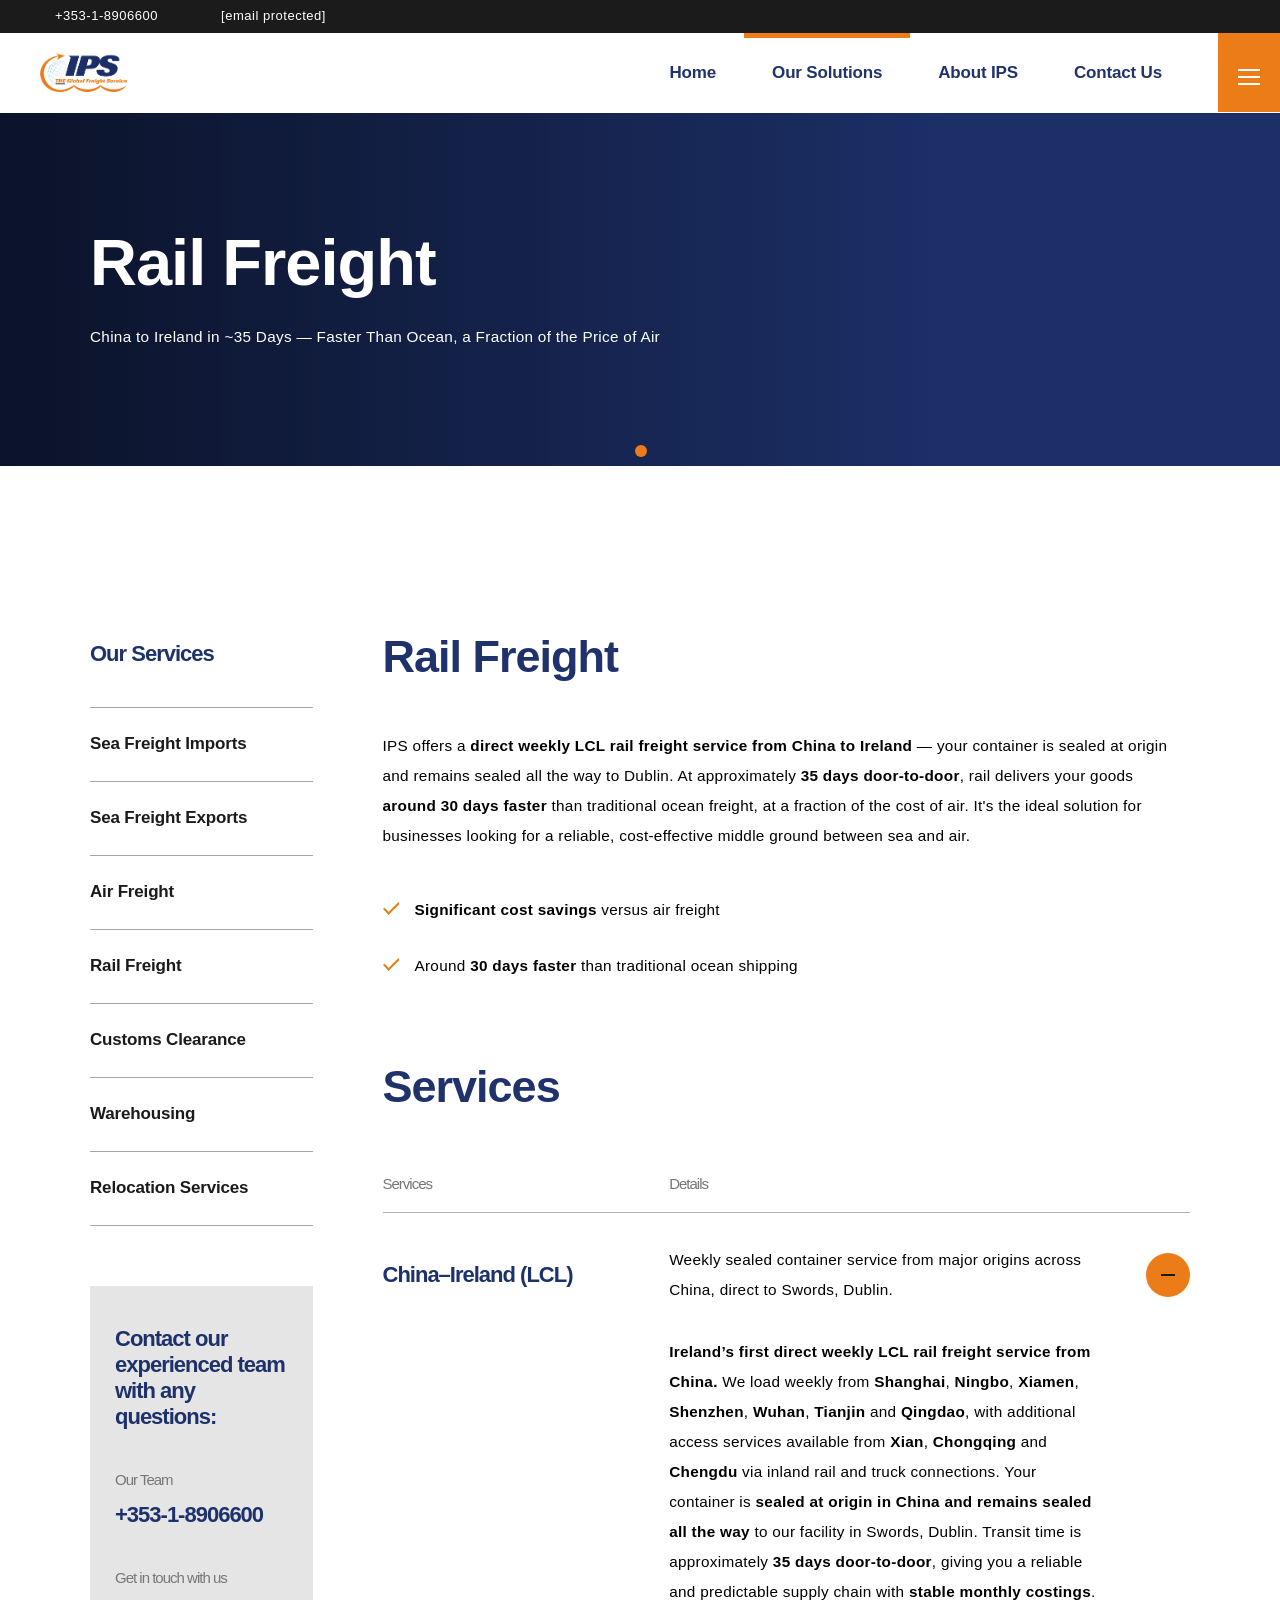
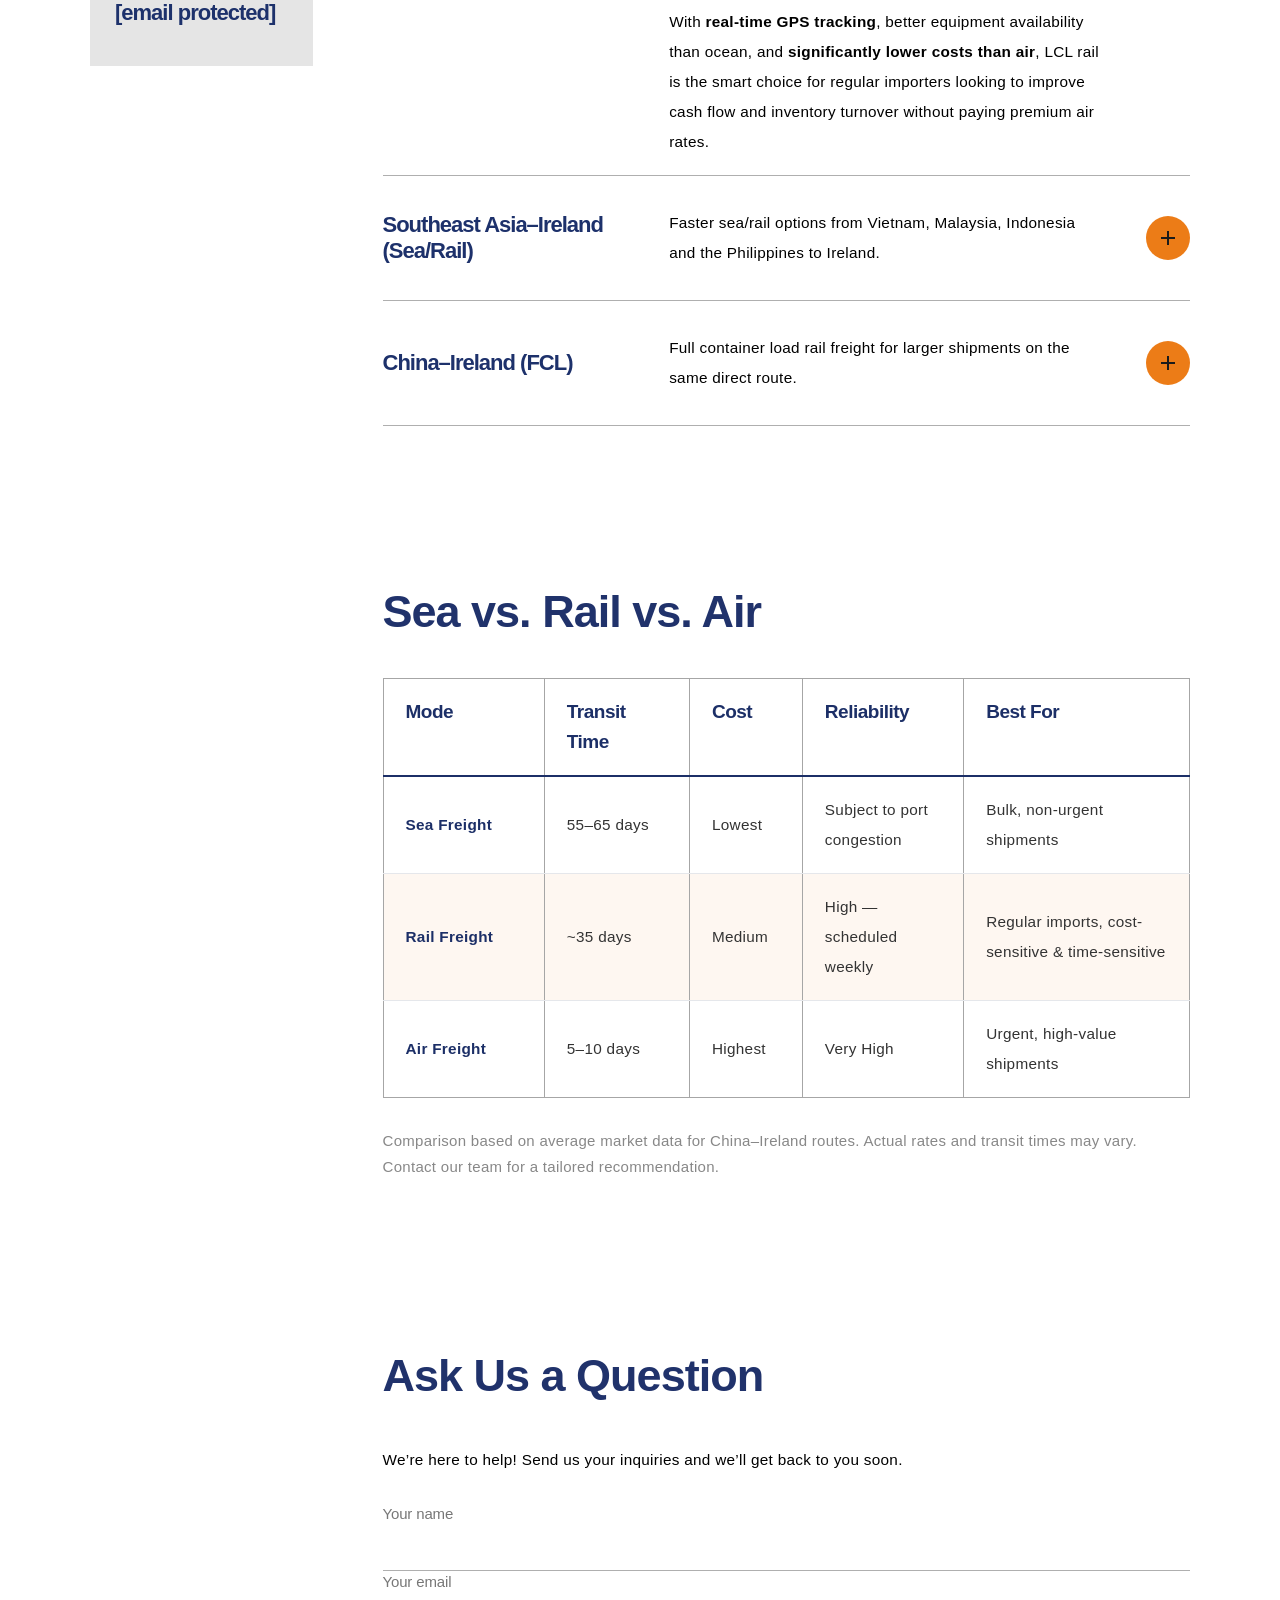
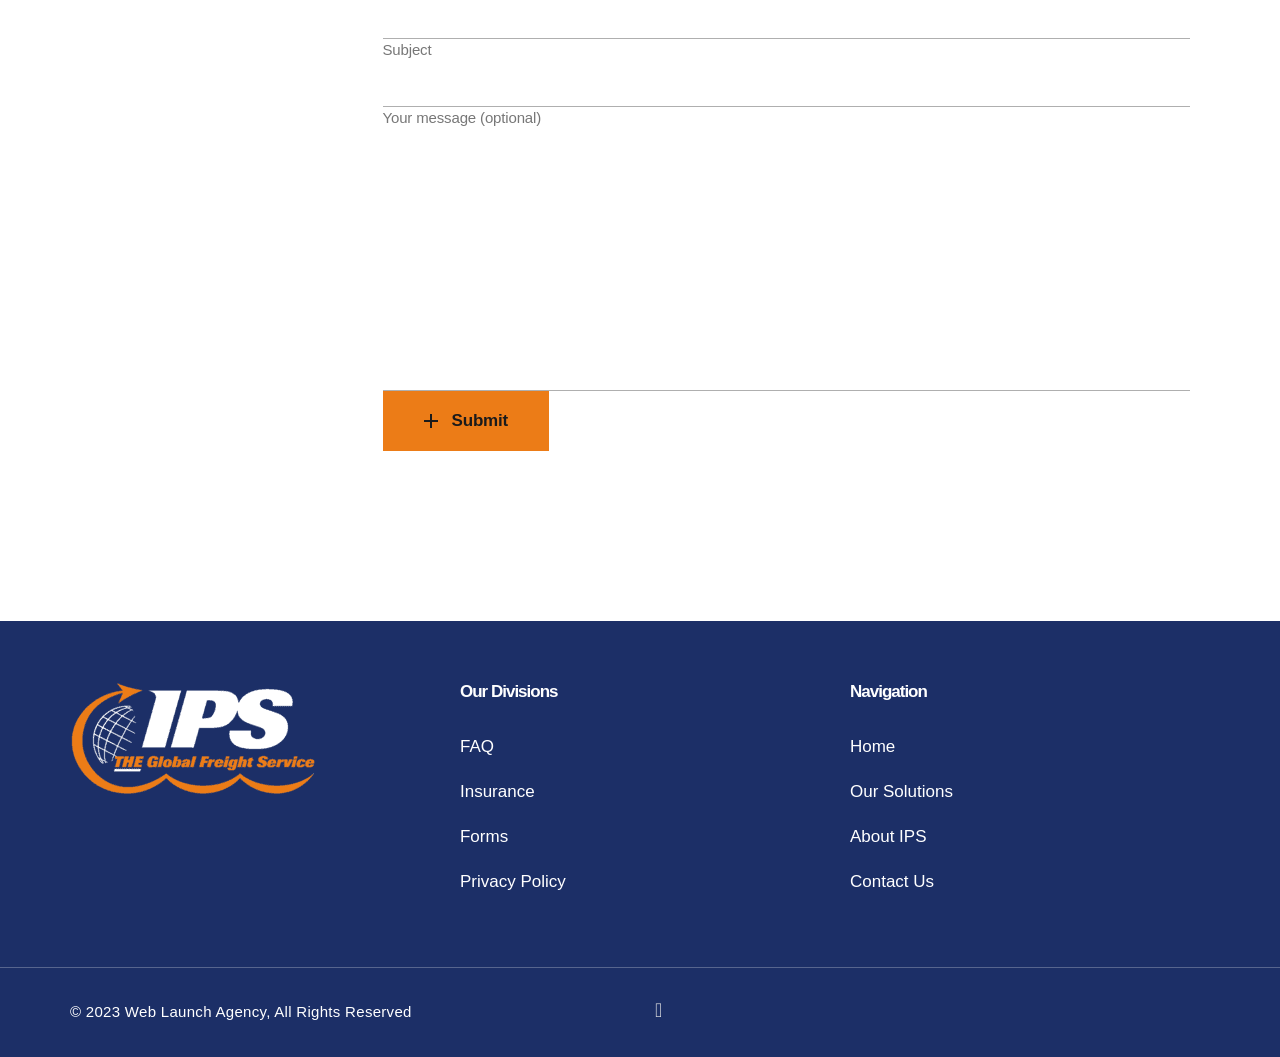
==== commit 0a5354f6: "Add files via upload" ====
--- a/index.html
+++ b/index.html
@@ -488,44 +488,6 @@
 		</div>
 							</div>
 		</section>
-				<section class="elementor-section elementor-top-section elementor-element elementor-element-d9daed0 elementor-section-full_width elementor-section-height-default elementor-section-height-default qodef-elementor-content-no" data-id="d9daed0" data-element_type="section">
-						<div class="elementor-container elementor-column-gap-no">
-					<div class="elementor-column elementor-col-100 elementor-top-column elementor-element elementor-element-b2e009c" data-id="b2e009c" data-element_type="column">
-			<div class="elementor-widget-wrap elementor-element-populated">
-								<div class="elementor-element elementor-element-79eb6e2 elementor-widget elementor-widget-globefarer_core_section_title" data-id="79eb6e2" data-element_type="widget" data-widget_type="globefarer_core_section_title.default">
-				<div class="elementor-widget-container">
-			<div class="qodef-shortcode qodef-m  qodef-section-title qodef-alignment--left   qodef-appear-animation--no">
-			<h2 class="qodef-m-title">
-					Our Partner			</h2>
-		</div>
-		</div>
-				</div>
-					</div>
-		</div>
-							</div>
-		</section>
-				<section class="elementor-section elementor-top-section elementor-element elementor-element-d15d6d7 elementor-section-full_width elementor-section-height-default elementor-section-height-default qodef-elementor-content-no" data-id="d15d6d7" data-element_type="section">
-						<div class="elementor-container elementor-column-gap-no">
-					<div class="elementor-column elementor-col-50 elementor-top-column elementor-element elementor-element-76433f7" data-id="76433f7" data-element_type="column">
-			<div class="elementor-widget-wrap elementor-element-populated">
-								<div class="elementor-element elementor-element-ae230ce elementor-widget elementor-widget-globefarer_core_icon_with_text" data-id="ae230ce" data-element_type="widget" data-widget_type="globefarer_core_icon_with_text.default">
-				<div class="elementor-widget-container">
-			<div class="qodef-shortcode qodef-m  qodef-icon-with-text qodef-layout--top qodef--custom-icon  qodef-alignment--left">
-	<div class="qodef-m-icon-wrapper">
-					<img decoding="async" width="347" height="137" src="https://en.eragroup.com/wp-content/uploads/2018/02/logo-placeholder.png" class="attachment-full size-full perfmatters-lazy entered pmloaded" alt="Rail Partner" data-src="https://en.eragroup.com/wp-content/uploads/2018/02/logo-placeholder.png" data-srcset="" data-sizes="(max-width: 347px) 100vw, 347px" data-ll-status="loaded" sizes="(max-width: 347px) 100vw, 347px" srcset=""><noscript><img decoding="async" width="347" height="137" src="https://en.eragroup.com/wp-content/uploads/2018/02/logo-placeholder.png" class="attachment-full size-full" alt="Rail Partner Placeholder" sizes="(max-width: 347px) 100vw, 347px"></noscript>		</div>
-	<div class="qodef-m-content">
-			<h4 class="qodef-m-title">
-					<span class="qodef-m-title-text">[Rail Partner Name]</span>
-			</h4>
-			<p class="qodef-m-text" style="margin-top: 18px">IPS partners with [Rail Partner Name] to deliver weekly rail freight services from China to Ireland.</p>
-	</div>
-</div>
-		</div>
-				</div>
-					</div>
-		</div>
-							</div>
-		</section>
 				<section class="elementor-section elementor-top-section elementor-element elementor-element-a7ab3dc elementor-section-full_width elementor-section-height-default elementor-section-height-default qodef-elementor-content-no" data-id="a7ab3dc" data-element_type="section">
 						<div class="elementor-container elementor-column-gap-no">
 					<div class="elementor-column elementor-col-100 elementor-top-column elementor-element elementor-element-7c88d2b" data-id="7c88d2b" data-element_type="column">
@@ -642,11 +604,11 @@
 	margin: 40px 0 30px;
 	table-layout: fixed;
 }
-.ips-comparison-table col.col-mode { width: 26%; }
+.ips-comparison-table col.col-mode { width: 20%; }
 .ips-comparison-table col.col-transit { width: 18%; }
 .ips-comparison-table col.col-cost { width: 14%; }
 .ips-comparison-table col.col-reliability { width: 20%; }
-.ips-comparison-table col.col-bestfor { width: 22%; }
+.ips-comparison-table col.col-bestfor { width: 28%; }
 .ips-comparison-table th {
 	font-family: 'FoundrySterling-ExtraBold', sans-serif;
 	text-align: left;
@@ -728,7 +690,7 @@
 			<td>Bulk, non-urgent shipments</td>
 		</tr>
 		<tr class="ips-highlight-row">
-			<td class="ips-mode-label">Rail Freight <span class="ips-badge">Best Value</span></td>
+			<td class="ips-mode-label">Rail Freight</td>
 			<td>~35 days</td>
 			<td>Medium</td>
 			<td>High — scheduled weekly</td>
